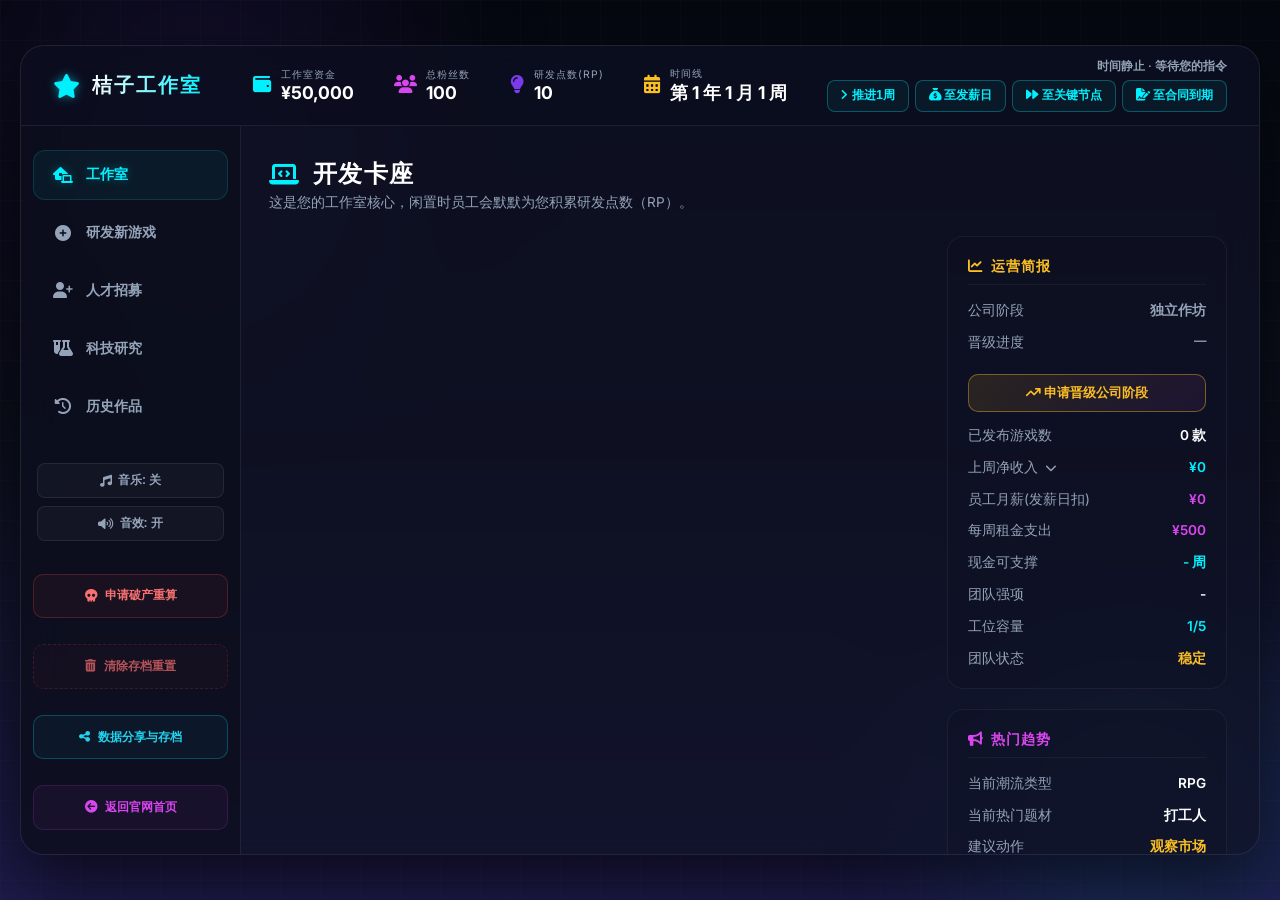
==== simulator.html @ 2248ae94 "合约机制" ====
<!DOCTYPE html>
<html lang="zh-CN">
<head>
    <meta charset="UTF-8">
    <meta name="viewport" content="width=device-width, initial-scale=1.0">
    <title>桔子创业模拟器 - 打造您的游戏帝国</title>
    <link rel="icon" type="image/svg+xml" href="assets/favicon.svg">
    <!-- Google Fonts（Orbitron 未被使用，已移除；Inter 仅保留实际用到的字重） -->
    <link rel="preconnect" href="https://fonts.googleapis.com">
    <link rel="preconnect" href="https://fonts.gstatic.com" crossorigin>
    <link rel="preconnect" href="https://cdn.jsdelivr.net" crossorigin>
    <link href="https://fonts.googleapis.com/css2?family=Inter:wght@400;600;700;800;900&display=swap" rel="stylesheet">
    <!-- Font Awesome 6.4.0：异步加载，避免阻塞首屏渲染 -->
    <link rel="preload" as="style" href="https://cdn.jsdelivr.net/npm/@fortawesome/fontawesome-free@6.4.0/css/all.min.css" onload="this.onload=null;this.rel='stylesheet'">
    <noscript><link rel="stylesheet" href="https://cdn.jsdelivr.net/npm/@fortawesome/fontawesome-free@6.4.0/css/all.min.css"></noscript>
    <link rel="stylesheet" href="assets/css/common.css">
    <link rel="stylesheet" href="assets/css/simulator.css?v=4">
</head>
<body>

    <noscript>
        <div style="position:fixed;inset:0;z-index:9999;display:flex;align-items:center;justify-content:center;background:#05080f;color:#fff;font-family:sans-serif;text-align:center;padding:2rem;">
            桔子创业模拟器需要启用 JavaScript 才能运行，请在浏览器设置中开启后刷新页面。
        </div>
    </noscript>

    <!-- 空间坐标系背景 -->
    <div class="bg-grid"></div>
    <div class="bg-nebula nebula-1"></div>
    <div class="bg-nebula nebula-2"></div>

    <!-- 模拟器主容器 -->
    <div class="dashboard-container">
        
        <!-- 顶部信息栏 -->
        <div class="top-bar">
            <div class="studio-brand" onclick="switchScreen('office')">
                <i class="fa-solid fa-star brand-icon"></i>
                <span class="brand-name" id="top-studio-name">桔子工作室</span>
            </div>
            
            <div class="stats-row">
                <!-- 资金 -->
                <div class="stat-item">
                    <i class="fa-solid fa-wallet stat-icon money"></i>
                    <div class="stat-details">
                        <span class="stat-label">工作室资金</span>
                        <span class="stat-val" id="stat-funds">¥50,000</span>
                    </div>
                </div>
                <!-- 粉丝 -->
                <div class="stat-item">
                    <i class="fa-solid fa-users stat-icon fans"></i>
                    <div class="stat-details">
                        <span class="stat-label">总粉丝数</span>
                        <span class="stat-val" id="stat-fans">100</span>
                    </div>
                </div>
                <!-- 研发点 -->
                <div class="stat-item">
                    <i class="fa-solid fa-lightbulb stat-icon tech"></i>
                    <div class="stat-details">
                        <span class="stat-label">研发点数(RP)</span>
                        <span class="stat-val" id="stat-rp">10</span>
                    </div>
                </div>
                <!-- 日期 -->
                <div class="stat-item">
                    <i class="fa-solid fa-calendar-days stat-icon date"></i>
                    <div class="stat-details">
                        <span class="stat-label">时间线</span>
                        <span class="stat-val" id="stat-date">第 1 年 1 月 1 周</span>
                    </div>
                </div>
                <!-- 推进控制盘（时间由玩家驱动） -->
                <div class="advance-control">
                    <span class="advance-status" id="advance-status">时间静止 · 等待您的指令</span>
                    <div class="advance-btns">
                        <button class="advance-btn" onclick="startAdvance(1, 'week')"><i class="fa-solid fa-angle-right"></i> 推进1周</button>
                        <button class="advance-btn" onclick="advanceToPayday()"><i class="fa-solid fa-sack-dollar"></i> 至发薪日</button>
                        <button class="advance-btn" onclick="advanceToNextBeat()"><i class="fa-solid fa-forward"></i> 至关键节点</button>
                        <button class="advance-btn" onclick="advanceToContractExpiry()"><i class="fa-solid fa-file-signature"></i> 至合同到期</button>
                        <button class="advance-btn pause" id="advance-pause-btn" style="display:none;" onclick="stopAdvance()"><i class="fa-solid fa-pause"></i> 暂停</button>
                    </div>
                </div>
            </div>
        </div>

        <!-- 内部工作台 -->
        <div class="workspace">
            <!-- 左侧导航 -->
            <div class="sidebar">
                <ul class="nav-menu">
                    <li class="nav-item active" id="nav-office">
                        <button onclick="switchScreen('office')"><i class="fa-solid fa-house-laptop"></i>工作室</button>
                    </li>
                    <li class="nav-item" id="nav-develop">
                        <button onclick="switchScreen('develop')"><i class="fa-solid fa-circle-plus"></i>研发新游戏</button>
                    </li>
                    <li class="nav-item" id="nav-staff">
                        <button onclick="switchScreen('staff')"><i class="fa-solid fa-user-plus"></i>人才招募</button>
                    </li>
                    <li class="nav-item" id="nav-research">
                        <button onclick="switchScreen('research')"><i class="fa-solid fa-flask-vial"></i>科技研究</button>
                    </li>
                    <li class="nav-item" id="nav-history">
                        <button onclick="switchScreen('history')"><i class="fa-solid fa-clock-rotate-left"></i>历史作品</button>
                    </li>
                </ul>

                <!-- 音效与音乐控制 -->
                <div class="audio-control-panel">
                    <button class="audio-btn" id="btn-bgm" onclick="toggleBGM(event)">
                        <i class="fa-solid fa-music"></i> 音乐: 关
                    </button>
                    <button class="audio-btn" id="btn-sfx" class="audio-btn active" onclick="toggleSFX(event)">
                        <i class="fa-solid fa-volume-high"></i> 音效: 开
                    </button>
                </div>

                <!-- 主动破产清盘 -->
                <button class="nav-footer-btn" style="margin-bottom: 0.6rem; background: rgba(239, 68, 68, 0.06); border: 1px solid rgba(239, 68, 68, 0.25); color: #f87171; width: 100%; outline: none;" onclick="confirmRestartGame()">
                    <i class="fa-solid fa-skull"></i>申请破产重算
                </button>

                <!-- 重置游戏数据 -->
                <button class="nav-footer-btn" style="margin-bottom: 0.6rem; background: rgba(239, 68, 68, 0.03); border: 1px dashed rgba(239, 68, 68, 0.2); color: rgba(248, 113, 113, 0.7); width: 100%; outline: none;" onclick="resetAllGameData()">
                    <i class="fa-solid fa-trash-can"></i>清除存档重置
                </button>

                <!-- 数据分享与存档 -->
                <button class="nav-footer-btn" style="margin-bottom: 0.6rem; background: rgba(0, 240, 255, 0.04); border: 1px solid rgba(0, 240, 255, 0.25); color: #22d3ee; width: 100%; outline: none;" onclick="openShareModal()">
                    <i class="fa-solid fa-share-nodes"></i>数据分享与存档
                </button>

                <!-- 返回主页按钮 -->
                <a href="index.html" class="nav-footer-btn">
                    <i class="fa-solid fa-circle-arrow-left"></i>返回官网首页
                </a>
            </div>

            <!-- 右侧视口 -->
            <div class="content-viewport">
                
                <!-- 3.1 工作室总览面板 -->
                <div class="screen-panel active" id="panel-office">
                    <div class="panel-header">
                        <h2 class="panel-title"><i class="fa-solid fa-laptop-code" style="color: var(--accent-neon);"></i>开发卡座</h2>
                        <p class="panel-desc">这是您的工作室核心，闲置时员工会默默为您积累研发点数（RP）。</p>
                    </div>
                    
                    <div class="office-grid">
                        <!-- 开发卡座列表 -->
                        <div class="desks-section" id="office-desks">
                            <!-- 动态加载员工桌子 -->
                        </div>

                        <!-- 办公室财务与状态侧栏 -->
                        <div class="office-aside">
                            <div class="glass-box">
                                <h3 class="aside-title"><i class="fa-solid fa-chart-line"></i>运营简报</h3>
                                <div class="stat-list">
                                    <div class="list-item">
                                        <span class="list-lbl">公司阶段</span>
                                        <span class="list-val" id="aside-stage-name" style="color: var(--text-secondary);">独立作坊</span>
                                    </div>
                                    <div class="list-item">
                                        <span class="list-lbl">晋级进度</span>
                                        <span class="list-val" id="aside-stage-next" style="color: var(--text-secondary); font-size: 0.78rem; text-align: right;">—</span>
                                    </div>
                                    <button class="btn-stageup" id="aside-stageup-btn" onclick="openStageUpModal()">
                                        <i class="fa-solid fa-arrow-trend-up"></i> 申请晋级公司阶段
                                    </button>
                                    <div class="list-item">
                                        <span class="list-lbl">已发布游戏数</span>
                                        <span class="list-val" id="aside-released-count">0 款</span>
                                    </div>
                                    <div class="list-item" style="cursor: pointer;" onclick="toggleWeeklyBill()">
                                        <span class="list-lbl">上周净收入 <i class="fa-solid fa-chevron-down" id="bill-arrow" style="font-size: 0.72rem; margin-left: 3px; transition: transform 0.2s;"></i></span>
                                        <span class="list-val accent" id="aside-last-income">¥0</span>
                                    </div>
                                    <div id="weekly-bill-details" class="weekly-bill-details">
                                        <div class="bill-row">
                                            <span>🎮 游戏销售额：</span>
                                            <span style="color: var(--accent-emerald);" id="bill-game-sales">+¥0</span>
                                        </div>
                                        <div class="bill-row">
                                            <span>👥 员工工资：</span>
                                            <span style="color: var(--accent-pink);" id="bill-employee-wages">-¥0</span>
                                        </div>
                                        <div class="bill-row">
                                            <span>🏢 办公室房租：</span>
                                            <span style="color: var(--accent-pink);">-¥500</span>
                                        </div>
                                    </div>
                                    <div class="list-item">
                                        <span class="list-lbl">员工月薪(发薪日扣)</span>
                                        <span class="list-val" id="aside-weekly-wages" style="color: var(--accent-pink);">¥0</span>
                                    </div>
                                    <div class="list-item">
                                        <span class="list-lbl">每周租金支出</span>
                                        <span class="list-val" id="aside-weekly-rent" style="color: var(--accent-pink);">¥500</span>
                                    </div>
                                    <div class="list-item">
                                        <span class="list-lbl">现金可支撑</span>
                                        <span class="list-val" id="aside-runway" style="color: var(--accent-neon);">- 周</span>
                                    </div>
                                    <div class="list-item">
                                        <span class="list-lbl">团队强项</span>
                                        <span class="list-val" id="aside-team-focus" style="color: #fff;">-</span>
                                    </div>
                                    <div class="list-item">
                                        <span class="list-lbl">工位容量</span>
                                        <span class="list-val" id="aside-office-slots" style="color: var(--accent-neon);">1/5</span>
                                    </div>
                                    <div class="list-item">
                                        <span class="list-lbl">团队状态</span>
                                        <span class="list-val" id="aside-team-health" style="color: var(--accent-yellow);">稳定</span>
                                    </div>
                                </div>
                            </div>
                            
                            <div class="glass-box" id="aux-projects-box" style="display:none;">
                                <h3 class="aside-title" style="color: var(--accent-yellow);"><i class="fa-solid fa-layer-group"></i>并行项目（B组）</h3>
                                <div id="aux-projects-list"></div>
                            </div>

                            <div class="glass-box" id="platform-rep-box" style="display:none;">
                                <h3 class="aside-title" style="color: var(--accent-neon);"><i class="fa-solid fa-shield-halved"></i>平台信誉</h3>
                                <div id="platform-rep-list"></div>
                            </div>

                            <div class="glass-box">
                                <h3 class="aside-title" style="color: var(--accent-pink);"><i class="fa-solid fa-bullhorn"></i>热门趋势</h3>
                                <div class="stat-list">
                                    <div class="list-item">
                                        <span class="list-lbl">当前潮流类型</span>
                                        <span class="list-val" id="aside-trend-genre" style="color: #fff;">RPG</span>
                                    </div>
                                    <div class="list-item">
                                        <span class="list-lbl">当前热门题材</span>
                                        <span class="list-val" id="aside-trend-topic" style="color: #fff;">打工人</span>
                                    </div>
                                    <div class="list-item">
                                        <span class="list-lbl">建议动作</span>
                                        <span class="list-val" id="aside-next-action" style="color: var(--accent-yellow);">观察市场</span>
                                    </div>
                                </div>
                            </div>
                        </div>
                    </div>
                </div>

                <!-- 3.2 游戏开发立项面板 -->
                <div class="screen-panel" id="panel-develop">
                    <div class="panel-header">
                        <h2 class="panel-title"><i class="fa-solid fa-gamepad" style="color: var(--accent-pink);"></i>立项设计案</h2>
                        <p class="panel-desc">合理搭配题材、类型和目标平台，好产品才能引爆销量！</p>
                    </div>

                    <div class="dev-setup-panel">
                        <!-- 游戏名字 -->
                        <div class="form-group">
                            <label class="form-label"><i class="fa-solid fa-pen-nib"></i>游戏名称</label>
                            <input type="text" class="input-text" id="dev-name" placeholder="输入炫酷的游戏名字">
                        </div>

                        <!-- 平台选择 -->
                        <div class="form-group">
                            <label class="form-label"><i class="fa-solid fa-display"></i>目标平台</label>
                            <div class="option-grid" id="dev-platforms">
                                <!-- 动态加载可选平台 -->
                            </div>
                        </div>

                        <!-- 类型选择 -->
                        <div class="form-group">
                            <label class="form-label"><i class="fa-solid fa-puzzle-piece"></i>游戏类型</label>
                            <div class="option-grid" id="dev-genres">
                                <!-- 动态加载可选类型 -->
                            </div>
                        </div>

                        <!-- 题材选择 -->
                        <div class="form-group">
                            <label class="form-label"><i class="fa-solid fa-book"></i>游戏题材</label>
                            <div class="option-grid" id="dev-topics">
                                <!-- 动态加载可选题材 -->
                            </div>
                        </div>

                        <div class="project-preview" id="project-preview">
                            <!-- 动态显示立项风险、团队适配度和预估结果 -->
                        </div>

                        <!-- 开始研发按钮 -->
                        <button class="btn-start-dev" onclick="startDevelopment()">
                            <i class="fa-solid fa-rocket" style="margin-right: 8px;"></i>扣除研发金并开始制作
                        </button>

                        <!-- 并行辅助项目按钮（达到企业阶段后解锁） -->
                        <button class="btn-start-dev btn-aux-dev" id="btn-start-aux" style="display:none;" onclick="startAuxProject()">
                            <i class="fa-solid fa-layer-group" style="margin-right: 8px;"></i>作为并行辅助项目研发（B组自动推进）
                        </button>
                        <p class="aux-cap-hint" id="aux-cap-hint" style="display:none;"></p>
                    </div>
                </div>

                <!-- 3.3 人才招募面板 -->
                <div class="screen-panel" id="panel-staff">
                    <div class="panel-header">
                        <h2 class="panel-title"><i class="fa-solid fa-user-tie" style="color: var(--accent-yellow);"></i>人才招募中心</h2>
                        <p class="panel-desc">优秀团队是好游戏的前提。您可以花费雇佣金猎聘业界老手！</p>
                    </div>

                    <div class="staff-layout">
                        <div class="staff-market-bar">
                            <div class="market-copy">
                                <span class="market-title">人才市场</span>
                                <span class="market-meta" id="staff-ssr-pity">8 次内必出 SSR</span>
                            </div>
                            <button class="btn-refresh-market" onclick="refreshHiringMarket()">
                                <i class="fa-solid fa-rotate"></i>
                                刷新市场 <span id="staff-refresh-cost">¥1,800</span>
                            </button>
                        </div>
                        <div class="hiring-pool" id="hiring-list">
                            <!-- 动态加载待聘候选人 -->
                        </div>
                    </div>
                </div>

                <!-- 3.4 科技研发面板 -->
                <div class="screen-panel" id="panel-research">
                    <div class="panel-header">
                        <h2 class="panel-title"><i class="fa-solid fa-flask" style="color: var(--accent-purple);"></i>桔子科技院</h2>
                        <p class="panel-desc">使用研发点数(RP)解锁更多的游戏题材、类型和次时代平台。</p>
                    </div>

                    <div class="research-tabs">
                        <button class="tab-link active" onclick="switchResearchTab('genre', this)">解锁游戏类型</button>
                        <button class="tab-link" onclick="switchResearchTab('topic', this)">解锁主题题材</button>
                        <button class="tab-link" onclick="switchResearchTab('platform', this)">解锁次时代平台</button>
                        <button class="tab-link" onclick="switchResearchTab('perk', this)">经营强化</button>
                    </div>

                    <div class="research-grid" id="research-list">
                        <!-- 动态加载科技树选项 -->
                    </div>
                </div>

                <!-- 3.5 历史作品列表 -->
                <div class="screen-panel" id="panel-history">
                    <div class="panel-header" style="margin-bottom: 1rem;">
                        <h2 class="panel-title"><i class="fa-solid fa-trophy" style="color: var(--accent-yellow);"></i>发展史与荣誉室</h2>
                        <p class="panel-desc">回顾您的公司荣誉编年史与发行的游戏目录。</p>
                    </div>

                    <div class="research-tabs" style="margin-bottom: 1.25rem; display: flex; flex-wrap: nowrap;">
                        <button class="tab-link active" id="tab-history-games" style="padding: 0.5rem 1.25rem;" onclick="switchHistoryTab('games')">🎮 已发行游戏</button>
                        <button class="tab-link" id="tab-history-chronicle" style="padding: 0.5rem 1.25rem;" onclick="switchHistoryTab('chronicle')">📜 工作室编年史</button>
                    </div>

                    <!-- 游戏列表 -->
                    <div class="history-list" id="history-releases" style="display: flex;">
                        <!-- 动态加载发布历史 -->
                    </div>

                    <!-- 编年史时间轴 -->
                    <div id="history-chronicle" style="display: none; flex-direction: column; gap: 1.2rem; max-height: 480px; overflow-y: auto; padding: 0.8rem 0.5rem; border-left: 2px solid rgba(251, 191, 36, 0.25); margin-left: 10px;">
                        <!-- 动态加载编年史 -->
                    </div>
                </div>

                <!-- 4.1 卡片化研发看板 -->
                <div class="dev-overlay" id="development-overlay">
                    <div class="dev-header">
                        <div class="dev-game-name" id="board-game-name">项目名</div>
                        <div class="dev-game-meta" id="board-game-meta">Casual | 抖音小游戏</div>
                    </div>

                    <!-- 属性与进度汇总 -->
                    <div class="board-stats-row">
                        <div class="points-counter"><span class="points-val code" id="board-code">0</span><span class="points-lbl">代码</span></div>
                        <div class="points-counter"><span class="points-val art" id="board-art">0</span><span class="points-lbl">美术</span></div>
                        <div class="points-counter"><span class="points-val design" id="board-design">0</span><span class="points-lbl">设计</span></div>
                        <div class="points-counter"><span class="points-val bugs" id="board-bugs" style="color: var(--accent-pink);">0</span><span class="points-lbl">Bug</span></div>
                        <div class="points-counter"><span class="points-val" id="board-progress" style="color: var(--accent-yellow);">0%</span><span class="points-lbl">进度</span></div>
                    </div>
                    <div class="progress-container">
                        <div class="progress-bar" id="board-progress-bar"></div>
                        <span class="dev-phase-label" id="board-phase">📐 概念设计阶段</span>
                    </div>

                    <p class="board-hint" id="board-hint">从下列开发卡中选择 1 张……</p>

                    <!-- 三张事件卡 -->
                    <div class="dev-board-cards" id="dev-board-cards"></div>

                    <!-- 完成 / 打磨阶段操作区 -->
                    <div class="dev-board-finish" id="dev-board-finish" style="display:none;"></div>
                </div>

            </div>
        </div>
    </div>

    <!-- 4.2 评测与结算模态框 -->
    <div class="modal-overlay" id="review-modal">
        <div class="review-card">
            <h3 class="review-title" id="modal-title">新游评测简报</h3>
            
            <div class="rating-box">
                <span class="rating-num" id="modal-rating">9.5</span>
                <div class="rating-stars" id="modal-stars">
                    <!-- 动态高亮星星 -->
                </div>
            </div>

            <!-- 动态绘制 SVG 销量折线图 -->
            <div class="chart-container" id="modal-chart-box"></div>

            <div class="score-breakdown" id="modal-score-breakdown">
                <!-- 动态渲染评分拆解 -->
            </div>

            <div class="review-list" id="modal-reviews">
                <!-- 动态评论内容 -->
            </div>

            <button class="btn-modal-close" onclick="closeReviewModal()">
                宣布推向市场并开启推广！
            </button>
        </div>
    </div>

    <!-- 4.3 随机事件模态框 -->
    <div class="modal-overlay" id="event-modal">
        <div class="event-card">
            <h3 class="event-title" id="event-modal-title"><i class="fa-solid fa-circle-exclamation"></i>突发紧急事件</h3>
            <p class="event-desc" id="event-modal-desc">事件描述</p>
            <div class="event-choices" id="event-modal-choices">
                <!-- 动态按钮选项 -->
            </div>
        </div>
    </div>

    <!-- 4.4 发行商决策模态框 -->
    <div class="modal-overlay" id="publisher-modal">
        <div class="review-card" style="max-width: 750px;">
            <h3 class="review-title" style="color: var(--accent-neon);"><i class="fa-solid fa-paper-plane"></i> 选择游戏发行渠道</h3>
            <p class="panel-desc" style="text-align: center; margin-bottom: 1rem;">选择适合您当前游戏规模和财务状况的发行方式，直接影响后续的爆款概率和分成！</p>
            
            <div class="publisher-options" id="pub-options-list">
                <div class="publisher-card selected" id="pub-card-self" onclick="selectPublisherOption('self')">
                    <div class="pub-icon"><i class="fa-solid fa-user-shield"></i></div>
                    <div class="pub-name">自主独立发行</div>
                    <div class="pub-meta">
                        <div><span class="pub-lbl">预付款</span><span class="pub-val accent">¥0</span></div>
                        <div><span class="pub-lbl">平台分成</span><span class="pub-val">0% (保留100%)</span></div>
                        <div><span class="pub-lbl">粉丝曝光</span><span class="pub-val accent-blue">1.0x (无加成)</span></div>
                    </div>
                    <p class="pub-desc">独立在各大应用商城上架，无需任何额外费用，但缺乏流量扶持。</p>
                </div>
                
                <div class="publisher-card" id="pub-card-tiktok" onclick="selectPublisherOption('tiktok')">
                    <div class="pub-icon" style="color: var(--accent-pink);"><i class="fa-brands fa-tiktok"></i></div>
                    <div class="pub-name">抖音精选独占</div>
                    <div class="pub-meta">
                        <div><span class="pub-lbl">预付款</span><span class="pub-val accent" style="color: var(--accent-emerald);">+¥5,000</span></div>
                        <div><span class="pub-lbl">平台分成</span><span class="pub-val">50% (抽取一半)</span></div>
                        <div><span class="pub-lbl">粉丝曝光</span><span class="pub-val accent-blue">1.5x 流量推荐</span></div>
                    </div>
                    <p class="pub-desc">与抖音精选深度联运，瞬间获取大量推荐并获得补贴金，但分成折半。</p>
                </div>
                
                <div class="publisher-card" id="pub-card-steam" onclick="selectPublisherOption('steam')">
                    <div class="pub-icon" style="color: var(--accent-yellow);"><i class="fa-brands fa-steam"></i></div>
                    <div class="pub-name">Steam 大厂联运</div>
                    <div class="pub-meta">
                        <div><span class="pub-lbl">预付款</span><span class="pub-val accent" style="color: var(--accent-pink);">-¥5,000</span></div>
                        <div><span class="pub-lbl">平台分成</span><span class="pub-val">30% (抽取三成)</span></div>
                        <div><span class="pub-lbl">粉丝曝光</span><span class="pub-val accent-blue">2.5x 爆发引流</span></div>
                    </div>
                    <p class="pub-desc">通过国际发行商上架，需垫付 ¥5,000 申请费，但可带来全球爆发性推广。</p>
                </div>
            </div>
            
            <button class="btn-modal-close" style="margin-top: 1.5rem; width: 100%;" onclick="confirmPublisherSelection()">
                签署协议并正式推向市场！
            </button>
        </div>
    </div>

    <!-- 4.5 破产结算模态框 -->
    <div class="modal-overlay" id="bankruptcy-modal">
        <div class="review-card" style="max-width: 500px; text-align: center;">
            <h3 class="review-title" style="color: var(--accent-pink);"><i class="fa-solid fa-skull-crossbones"></i> 工作室破产重组</h3>
            
            <div class="rating-box" style="margin: 1rem 0; background: rgba(217, 70, 239, 0.05); border-color: rgba(217, 70, 239, 0.2);">
                <div class="rating-num" style="font-size: 2.2rem; color: var(--accent-pink);" id="settle-title">创业终结</div>
                <div class="rating-stars" style="color: var(--text-secondary); font-size: 0.85rem;" id="settle-subtitle">
                    桔子工作室由于债务赤字宣布破产倒闭
                </div>
            </div>

            <div class="review-list" style="text-align: left; gap: 0.75rem;">
                <div class="list-item" style="border-bottom: 1px solid rgba(255,255,255,0.02); padding-bottom: 0.5rem;">
                    <span class="list-lbl">已发布游戏数</span>
                    <span class="list-val" id="settle-games-count" style="color: #fff;">0 款</span>
                </div>
                <div class="list-item" style="border-bottom: 1px solid rgba(255,255,255,0.02); padding-bottom: 0.5rem;">
                    <span class="list-lbl">历史最大粉丝群</span>
                    <span class="list-val" id="settle-max-fans" style="color: var(--accent-neon);">0 名</span>
                </div>
                <div class="list-item" style="border-bottom: 1px solid rgba(255,255,255,0.02); padding-bottom: 0.5rem;">
                    <span class="list-lbl">公司最终净资产</span>
                    <span class="list-val" id="settle-final-funds" style="color: var(--accent-yellow);">¥0</span>
                </div>
                <div class="list-item" style="padding-top: 0.5rem; justify-content: center; background: rgba(0,240,255,0.04); border: 1px dashed rgba(0,240,255,0.2); border-radius: 8px; padding: 0.8rem; flex-direction: column; align-items: center; gap: 0.4rem;">
                    <span class="list-lbl" style="font-weight: 700; color: var(--accent-neon);">🏆 获得多周目“桔子勋章”</span>
                    <span class="list-val" id="settle-medals-gained" style="font-size: 1.5rem; font-family: var(--font-title); color: var(--accent-yellow);">+0 枚</span>
                    <span style="font-size: 0.7rem; color: var(--text-secondary);">勋章已持久保存，可在新游戏开局前购买永久加成！</span>
                </div>
            </div>

            <button class="btn-modal-close" style="margin-top: 1rem; width: 100%; background: linear-gradient(135deg, #d946ef 0%, #7c3aed 100%); box-shadow: 0 0 15px rgba(217,70,239,0.3);" onclick="goToMedalShop()">
                进入下一世，开启多周目！
            </button>
        </div>
    </div>

    <!-- 4.6 桔子勋章特权商店模态框 -->
    <div class="modal-overlay" id="medal-shop-modal">
        <div class="review-card" style="max-width: 650px;">
            <h3 class="review-title" style="color: var(--accent-yellow);"><i class="fa-solid fa-store"></i> 桔子勋章特权商店</h3>
            <div style="display: flex; justify-content: space-between; align-items: center; background: rgba(251,191,36,0.05); border: 1px solid rgba(251,191,36,0.15); border-radius: 10px; padding: 0.75rem 1rem;">
                <span style="font-size: 0.88rem; color: var(--text-secondary);"><i class="fa-solid fa-award"></i> 当前拥有勋章数：</span>
                <span id="shop-owned-medals" style="font-family: var(--font-title); font-size: 1.25rem; font-weight: 900; color: var(--accent-yellow);">0 枚</span>
            </div>
            
            <p class="panel-desc" style="text-align: center; margin-bottom: 0.5rem;">购买强力传承特权，直接加成下一局初始属性（开局购买，单局内永久生效）</p>
            
            <div class="review-list" style="gap: 0.85rem;">
                <!-- 特权一 -->
                <div class="list-item" style="flex-direction: row; justify-content: space-between; align-items: center; background: rgba(255,255,255,0.02); border: 1px solid rgba(255,255,255,0.05); border-radius: 12px; padding: 1rem; cursor: pointer; transition: all 0.3s;" id="perk-row-funds" onclick="togglePerkSelection('fundsBoost', 1)">
                    <div style="display: flex; align-items: center; gap: 1rem; flex: 1;">
                        <div style="font-size: 1.8rem; color: var(--accent-neon); width: 40px; text-align: center;"><i class="fa-solid fa-sack-dollar"></i></div>
                        <div style="display: flex; flex-direction: column; gap: 0.25rem; text-align: left;">
                            <span style="font-weight: 700; color: #fff; font-size: 0.95rem;">天使轮注资 (初始资金提升)</span>
                            <span style="font-size: 0.75rem; color: var(--text-secondary);">开局资金提升至 ¥80,000（额外赠送 ¥30,000）</span>
                        </div>
                    </div>
                    <div style="text-align: right; display: flex; flex-direction: column; align-items: flex-end; gap: 0.3rem;">
                        <span style="font-family: var(--font-title); font-size: 0.85rem; color: var(--accent-yellow); font-weight: 700;">1 勋章</span>
                        <span class="btn-research" id="perk-badge-funds" style="padding: 0.2rem 0.6rem; font-size: 0.7rem; border-color: rgba(255,255,255,0.2); color: var(--text-secondary); pointer-events: none;">未选中</span>
                    </div>
                </div>

                <!-- 特权二 -->
                <div class="list-item" style="flex-direction: row; justify-content: space-between; align-items: center; background: rgba(255,255,255,0.02); border: 1px solid rgba(255,255,255,0.05); border-radius: 12px; padding: 1rem; cursor: pointer; transition: all 0.3s;" id="perk-row-rogue" onclick="togglePerkSelection('roguelikeUnlocked', 2)">
                    <div style="display: flex; align-items: center; gap: 1rem; flex: 1;">
                        <div style="font-size: 1.8rem; color: var(--accent-pink); width: 40px; text-align: center;"><i class="fa-solid fa-skull"></i></div>
                        <div style="display: flex; flex-direction: column; gap: 0.25rem; text-align: left;">
                            <span style="font-weight: 700; color: #fff; font-size: 0.95rem;">技术传承 (初始解锁 Roguelike)</span>
                            <span style="font-size: 0.75rem; color: var(--text-secondary);">无需研究，开局自动解锁高收益游戏类型：“动作地牢”</span>
                        </div>
                    </div>
                    <div style="text-align: right; display: flex; flex-direction: column; align-items: flex-end; gap: 0.3rem;">
                        <span style="font-family: var(--font-title); font-size: 0.85rem; color: var(--accent-yellow); font-weight: 700;">2 勋章</span>
                        <span class="btn-research" id="perk-badge-rogue" style="padding: 0.2rem 0.6rem; font-size: 0.7rem; border-color: rgba(255,255,255,0.2); color: var(--text-secondary); pointer-events: none;">未选中</span>
                    </div>
                </div>

                <!-- 特权三 -->
                <div class="list-item" style="flex-direction: row; justify-content: space-between; align-items: center; background: rgba(255,255,255,0.02); border: 1px solid rgba(255,255,255,0.05); border-radius: 12px; padding: 1rem; cursor: pointer; transition: all 0.3s;" id="perk-row-fans" onclick="togglePerkSelection('fansGrowthBoost', 3)">
                    <div style="display: flex; align-items: center; gap: 1rem; flex: 1;">
                        <div style="font-size: 1.8rem; color: var(--accent-yellow); width: 40px; text-align: center;"><i class="fa-solid fa-tower-broadcast"></i></div>
                        <div style="display: flex; flex-direction: column; gap: 0.25rem; text-align: left;">
                            <span style="font-weight: 700; color: #fff; font-size: 0.95rem;">大厂光环 (粉丝自然回流)</span>
                            <span style="font-size: 0.75rem; color: var(--text-secondary);">名气效应加成，游戏公司每天自然吸引 +5 名粉丝</span>
                        </div>
                    </div>
                    <div style="text-align: right; display: flex; flex-direction: column; align-items: flex-end; gap: 0.3rem;">
                        <span style="font-family: var(--font-title); font-size: 0.85rem; color: var(--accent-yellow); font-weight: 700;">3 勋章</span>
                        <span class="btn-research" id="perk-badge-fans" style="padding: 0.2rem 0.6rem; font-size: 0.7rem; border-color: rgba(255,255,255,0.2); color: var(--text-secondary); pointer-events: none;">未选中</span>
                    </div>
                </div>
            </div>
            
            <div style="display: flex; justify-content: space-between; align-items: center; margin-top: 0.5rem; font-size: 0.8rem; padding: 0 0.5rem;">
                <span style="color: var(--text-secondary);">结算总扣除勋章：<span id="shop-total-cost" style="color: var(--accent-pink); font-family: var(--font-title); font-weight: 700;">0</span> 枚</span>
                <span style="color: var(--text-secondary);">剩余：<span id="shop-remaining-medals" style="color: var(--accent-neon); font-family: var(--font-title); font-weight: 700;">0</span> 枚</span>
            </div>

            <button class="btn-modal-close" style="margin-top: 1rem; width: 100%; background: linear-gradient(135deg, #00f0ff 0%, #7c3aed 100%);" onclick="applyMedalShopPerksAndStart()">
                签署协议，正式重组启程！
            </button>
        </div>
    </div>

    <!-- 6. 自定义高科技弹窗 (Custom Alert Overlay) -->
    <div id="custom-alert-modal" class="custom-alert-overlay" role="alertdialog" aria-modal="true" aria-labelledby="custom-alert-title" aria-describedby="custom-alert-message">
        <div class="custom-alert-card glass-card">
            <div class="custom-alert-header">
                <i class="fa-solid fa-bell custom-alert-icon info"></i>
                <span id="custom-alert-title">系统提示</span>
            </div>
            <div class="custom-alert-body" id="custom-alert-message">
                提示内容
            </div>
            <div class="custom-alert-footer">
                <button class="custom-alert-btn" id="custom-alert-confirm-btn">确定</button>
            </div>
        </div>
    </div>

    <!-- 7. 自定义高科技确认弹窗 (Custom Confirm Overlay) -->
    <div id="custom-confirm-modal" class="custom-alert-overlay" role="alertdialog" aria-modal="true" aria-labelledby="custom-confirm-title" aria-describedby="custom-confirm-message">
        <div class="custom-alert-card glass-card">
            <div class="custom-alert-header">
                <i class="fa-solid fa-circle-question custom-alert-icon info"></i>
                <span id="custom-confirm-title">系统确认</span>
            </div>
            <div class="custom-alert-body" id="custom-confirm-message">
                确认内容
            </div>
            <div class="custom-alert-footer" style="gap: 1rem;">
                <button class="custom-alert-btn" id="custom-confirm-cancel-btn" style="background: rgba(255,255,255,0.06); border: 1px solid rgba(255,255,255,0.15); color: var(--text-secondary); box-shadow: none;">取消</button>
                <button class="custom-alert-btn" id="custom-confirm-ok-btn">确定</button>
            </div>
        </div>
    </div>

    <!-- 8. 数据分享与存档弹窗 (Custom Share & Save Overlay) -->
    <div id="share-modal" class="modal-overlay">
        <div class="event-card glass-card" style="max-width: 520px; border-color: rgba(0, 240, 255, 0.3); box-shadow: 0 25px 50px rgba(0,0,0,0.7), 0 0 25px rgba(0,240,255,0.15);">
            <h3 class="event-title" style="color: var(--accent-neon);"><i class="fa-solid fa-share-nodes"></i> 数据分享与存档</h3>
            
            <!-- Tab 切换 -->
            <div class="research-tabs" style="margin-bottom: 0.5rem; display: flex; flex-wrap: nowrap; overflow-x: auto;">
                <button class="tab-link active" id="tab-share-achievement" style="flex-shrink: 0;" onclick="switchShareTab('achievement')">🏆 成就分享</button>
                <button class="tab-link" id="tab-share-save" style="flex-shrink: 0;" onclick="switchShareTab('save')">💾 存档传输</button>
            </div>
            
            <!-- 成就分享面板 -->
            <div id="share-panel-achievement" class="share-tab-content">
                <p class="event-desc" style="font-size: 0.88rem; margin-bottom: 0.8rem;">您可以复制下方的专属【工作室成就卡片】，分享给您的好友：</p>
                <div style="background: rgba(0,0,0,0.3); border: 1px solid rgba(255,255,255,0.06); border-radius: 12px; padding: 1rem; font-size: 0.9rem; line-height: 1.6; color: var(--text-primary); text-align: left; min-height: 100px; white-space: pre-wrap; margin-bottom: 1.25rem;" id="share-achievement-text">
                    正在读取当前进度...
                </div>
                <button class="btn-modal-close" style="width: 100%;" onclick="copyAchievementCard()">
                    一键复制成就卡片
                </button>
            </div>
            
            <!-- 存档传输面板 -->
            <div id="share-panel-save" class="share-tab-content" style="display: none;">
                <p class="event-desc" style="font-size: 0.85rem; margin-bottom: 0.8rem; line-height: 1.4;">
                    <strong>导出</strong>：生成您当前的 Base64 编码存档码以实现数据跨设备传输；<br>
                    <strong>导入</strong>：粘贴存档码即可覆盖本地数据并自动载入新进度。
                </p>
                
                <div style="display: flex; flex-direction: column; gap: 0.8rem; margin-bottom: 1.25rem;">
                    <!-- 导出 -->
                    <div>
                        <span style="font-size: 0.8rem; color: var(--accent-neon); font-weight: 700; display: block; margin-bottom: 0.4rem;">【导出】当前设备存档码：</span>
                        <div style="display: flex; gap: 0.5rem;">
                            <textarea id="share-export-code" readonly style="flex: 1; height: 50px; background: rgba(0,0,0,0.4); border: 1px solid rgba(255,255,255,0.1); border-radius: 8px; color: var(--text-secondary); font-family: monospace; font-size: 0.75rem; padding: 0.4rem; resize: none; outline: none; word-break: break-all;"></textarea>
                            <button class="btn-research" style="height: 50px; padding: 0 1rem; font-size: 0.85rem;" onclick="copyExportSaveCode()">复制</button>
                        </div>
                    </div>
                    
                    <!-- 导入 -->
                    <div>
                        <span style="font-size: 0.8rem; color: var(--accent-pink); font-weight: 700; display: block; margin-bottom: 0.4rem;">【导入】输入外部存档码：</span>
                        <div style="display: flex; gap: 0.5rem;">
                            <textarea id="share-import-code" placeholder="请在此处粘贴导出的存档码..." style="flex: 1; height: 50px; background: rgba(0,0,0,0.4); border: 1px solid rgba(217,70,239,0.25); border-radius: 8px; color: #fff; font-family: monospace; font-size: 0.75rem; padding: 0.4rem; resize: none; outline: none; word-break: break-all;"></textarea>
                            <button class="btn-research" style="height: 50px; padding: 0 1rem; font-size: 0.85rem; border-color: var(--accent-pink); color: var(--accent-pink);" onclick="importSaveCode()">导入</button>
                        </div>
                    </div>
                </div>
            </div>
            
            <button class="btn-modal-close" style="width: 100%; background: transparent; border: 1px solid rgba(255,255,255,0.15); color: var(--text-secondary); margin-top: 0.5rem;" onclick="closeShareModal()">
                关闭窗口
            </button>
        </div>
    </div>

    <!-- 9. 员工职业专精选择弹窗 (Employee Specialization Overlay) -->
    <div id="specialty-modal" class="modal-overlay">
        <div class="event-card glass-card" style="max-width: 480px; border-color: var(--accent-neon); box-shadow: 0 25px 50px rgba(0,0,0,0.7), 0 0 25px rgba(0, 240, 255, 0.15);">
            <h3 class="event-title" style="color: var(--accent-neon);"><i class="fa-solid fa-graduation-cap"></i> 职业专精选择</h3>
            <p class="event-desc" id="specialty-modal-desc">为员工选择未来的晋升专精方向：</p>
            
            <div style="display: flex; flex-direction: column; gap: 1rem; margin-bottom: 1.25rem;" id="specialty-choices-container">
                <!-- 两个专精选项卡片 -->
            </div>
            
            <button class="btn-modal-close" style="width: 100%; background: transparent; border: 1px solid rgba(255,255,255,0.15); color: var(--text-secondary);" onclick="closeSpecialtyModal()">
                考虑一下
            </button>
        </div>
     </div>

    <!-- 10. 创始人背景选择弹窗 -->
    <div id="founder-modal" class="modal-overlay">
        <div class="review-card" style="max-width: 760px;">
            <h3 class="review-title" style="color: var(--accent-neon);"><i class="fa-solid fa-id-badge"></i> 选择你的创始人背景</h3>
            <p class="panel-desc" style="text-align:center; margin-bottom:1rem;">你的出身将决定整个周目的玩法风格——选择后不可更改。</p>
            <div class="founder-grid" id="founder-choices"></div>
        </div>
    </div>

    <!-- 11. 开发卡结果弹窗 -->
    <div id="card-result-modal" class="modal-overlay">
        <div class="event-card">
            <h3 class="event-title" id="card-result-title"><i class="fa-solid fa-book-open"></i> 开发手记</h3>
            <p class="event-desc" id="card-result-desc">事件描述</p>
            <div class="event-choices" id="card-result-choices"></div>
        </div>
    </div>

    <!-- 12. 公司晋级评估弹窗 -->
    <div id="stageup-modal" class="modal-overlay">
        <div class="event-card glass-card" style="max-width: 480px; border-color: var(--accent-yellow); box-shadow: 0 25px 50px rgba(0,0,0,0.7), 0 0 25px rgba(251,191,36,0.18);">
            <h3 class="event-title" id="stageup-modal-title" style="color: var(--accent-yellow);"><i class="fa-solid fa-arrow-trend-up"></i> 申请晋级</h3>
            <div id="stageup-modal-body"><!-- 动态渲染条件 --></div>
            <div style="display:flex; gap:0.8rem; margin-top:1rem;">
                <button class="btn-modal-close" style="flex:1; background:transparent; border:1px solid rgba(255,255,255,0.15); color:var(--text-secondary);" onclick="closeStageUpModal()">关闭</button>
                <button class="btn-modal-close" id="stageup-confirm-btn" style="flex:1;" onclick="confirmStageUp()">确认晋级</button>
            </div>
        </div>
    </div>

    <!-- 13. 公司晋级成功全屏特效 -->
    <div id="stageup-fx"></div>

    <!-- ==========================================================================
       5. 游戏Tycoon引擎逻辑 (Simulator Engine Script)
       ========================================================================== -->
    <script src="assets/js/data.js?v=4"></script>
    <script src="assets/js/simulator/ui-modals.js?v=4"></script>
    <script src="assets/js/simulator/state.js?v=4"></script>
    <script src="assets/js/simulator/stages.js?v=4"></script>
    <script src="assets/js/simulator/contracts.js?v=4"></script>
    <script src="assets/js/simulator/platform-rep.js?v=4"></script>
    <script src="assets/js/simulator/storage.js?v=4"></script>
    <script src="assets/js/simulator/audio.js"></script>
    <script src="assets/js/simulator/boot.js?v=4"></script>
    <script src="assets/js/simulator/game-loop.js?v=4"></script>
    <script src="assets/js/simulator/development.js?v=4"></script>
    <script src="assets/js/simulator/team-research-events.js?v=4"></script>
    <script src="assets/js/simulator/views.js?v=4"></script>
    <script src="assets/js/simulator/meta-systems.js?v=4"></script>
</body>
</html>
---- assets/css/common.css ----
/* ==========================================================================
   共享设计令牌与基础重置 (Shared Design Tokens & Reset)
   官网与模拟器两页共用；必须在各自页面 CSS 之前加载。
   ========================================================================== */
:root {
    --bg-color: #05080f;
    --accent-neon: #00f0ff;
    --accent-pink: #d946ef;
    --accent-gradient: linear-gradient(135deg, #00f0ff 0%, #d946ef 100%);
    --text-primary: #ffffff;
    --text-secondary: #94a3b8;
    --font-title: 'Inter', -apple-system, sans-serif;
    --font-body: 'Inter', -apple-system, sans-serif;
}

* {
    box-sizing: border-box;
    margin: 0;
    padding: 0;
}

/* 无障碍：尊重系统“减少动态效果”偏好，关闭大幅动画/视差，缓解前庭不适并省电 */
@media (prefers-reduced-motion: reduce) {
    *,
    *::before,
    *::after {
        animation-duration: 0.001ms !important;
        animation-iteration-count: 1 !important;
        transition-duration: 0.001ms !important;
        scroll-behavior: auto !important;
    }
}

/* 标签页切到后台时暂停常驻 CSS 动画（粒子 canvas 的 rAF 浏览器会自动暂停） */
body.anim-paused *,
body.anim-paused *::before,
body.anim-paused *::after {
    animation-play-state: paused !important;
}
---- assets/css/simulator.css ----
/* ==========================================================================
           1. 设计系统与重置 (Design System & Reset)
           ========================================================================== */
        /* 页面专属令牌（共享令牌与 reset 见 common.css） */
        :root {
            --panel-bg: rgba(15, 18, 36, 0.75);
            --card-bg: rgba(26, 31, 58, 0.55);
            --card-border: rgba(0, 240, 255, 0.15);
            --card-border-hover: rgba(0, 240, 255, 0.4);
            --accent-yellow: #fbbf24;    /* 策划黄/金 */
            --accent-purple: #7c3aed;    /* 科技/研发紫 */
            --accent-emerald: #10b981;   /* Bug测试绿 */
        }

        body {
            font-family: var(--font-body);
            background: linear-gradient(180deg, #05080f 0%, #0c0f1d 50%, #1e1b4b 100%) fixed;
            color: var(--text-primary);
            min-height: 100vh;
            overflow-x: hidden;
            display: flex;
            justify-content: center;
            align-items: center;
        }

        /* 氛围背景 */
        .bg-grid {
            position: fixed;
            top: 0; left: 0; width: 100vw; height: 100vh;
            background-image: 
                linear-gradient(rgba(255, 255, 255, 0.015) 1px, transparent 1px),
                linear-gradient(90deg, rgba(255, 255, 255, 0.015) 1px, transparent 1px);
            background-size: 40px 40px;
            pointer-events: none;
            z-index: -4;
        }

        .bg-nebula {
            position: fixed;
            border-radius: 50%;
            filter: blur(80px);
            pointer-events: none;
            z-index: -3;
            opacity: 0.15;
            animation: nebula-float 25s ease-in-out infinite alternate;
        }
        .nebula-1 {
            width: 600px; height: 600px;
            top: -200px; left: -100px;
            background: radial-gradient(circle, var(--accent-purple) 0%, transparent 70%);
        }
        .nebula-2 {
            width: 500px; height: 500px;
            bottom: -150px; right: -100px;
            background: radial-gradient(circle, var(--accent-neon) 0%, transparent 70%);
        }

        @keyframes nebula-float {
            0% { transform: translate(0, 0) scale(1); }
            100% { transform: translate(60px, 40px) scale(1.15); }
        }

        /* ==========================================================================
           2. 主面板布局 (Dashboard Layout)
           ========================================================================== */
        .dashboard-container {
            width: 100%;
            max-width: 1360px;
            height: 90vh;
            min-height: 680px;
            background: var(--panel-bg);
            backdrop-filter: blur(20px);
            border: 1px solid rgba(255, 255, 255, 0.08);
            border-radius: 24px;
            box-shadow: 0 30px 70px rgba(0, 0, 0, 0.6);
            display: flex;
            flex-direction: column;
            overflow: hidden;
            position: relative;
            margin: 20px;
        }

        /* 头部状态条 (Top Info Bar) */
        .top-bar {
            height: 80px;
            border-bottom: 1px solid rgba(255, 255, 255, 0.08);
            display: flex;
            justify-content: space-between;
            align-items: center;
            padding: 0 2rem;
            background: rgba(11, 13, 28, 0.5);
        }

        .studio-brand {
            display: flex;
            align-items: center;
            gap: 0.75rem;
            cursor: pointer;
        }
        .brand-icon {
            font-size: 1.5rem;
            color: var(--accent-neon);
            text-shadow: 0 0 10px rgba(0, 240, 255, 0.5);
            animation: spin-slow 10s linear infinite;
        }
        .brand-name {
            font-family: var(--font-title);
            font-size: 1.25rem;
            font-weight: 900;
            letter-spacing: 2px;
            background: linear-gradient(90deg, #ffffff 0%, var(--accent-neon) 100%);
            -webkit-background-clip: text;
            -webkit-text-fill-color: transparent;
        }

        .stats-row {
            display: flex;
            gap: 2.5rem;
            align-items: center;
        }

        .stat-item {
            display: flex;
            align-items: center;
            gap: 0.6rem;
        }
        .stat-icon {
            font-size: 1.15rem;
        }
        .stat-icon.money { color: var(--accent-neon); }
        .stat-icon.fans { color: var(--accent-pink); }
        .stat-icon.tech { color: var(--accent-purple); }
        .stat-icon.date { color: var(--accent-yellow); }

        .stat-details {
            display: flex;
            flex-direction: column;
        }
        .stat-label {
            font-size: 0.65rem;
            color: var(--text-secondary);
            text-transform: uppercase;
            letter-spacing: 1px;
        }
        .stat-val {
            font-family: var(--font-title);
            font-size: 1.1rem;
            font-weight: 700;
        }
        .speed-control {
            display: flex;
            gap: 0.35rem;
            margin-left: 0.5rem;
            padding-left: 1rem;
            border-left: 1px solid rgba(255, 255, 255, 0.08);
        }
        .speed-btn {
            padding: 0.35rem 0.65rem;
            border-radius: 8px;
            border: 1px solid rgba(255, 255, 255, 0.1);
            background: rgba(0, 0, 0, 0.2);
            color: var(--text-secondary);
            font-family: var(--font-title);
            font-size: 0.72rem;
            font-weight: 700;
            cursor: pointer;
            transition: all 0.25s;
            display: flex;
            align-items: center;
            gap: 0.3rem;
            white-space: nowrap;
        }
        .speed-btn:hover {
            color: var(--text-primary);
            border-color: rgba(255, 255, 255, 0.2);
        }
        .speed-btn.active {
            color: var(--accent-neon);
            border-color: var(--accent-neon);
            background: rgba(0, 240, 255, 0.08);
            box-shadow: 0 0 10px rgba(0, 240, 255, 0.15);
        }

        /* 核心内容区 */
        .workspace {
            display: flex;
            flex: 1;
            overflow: hidden;
        }

        /* 左侧边导航栏 (Sidebar Navigation) */
        .sidebar {
            width: 220px;
            border-right: 1px solid rgba(255, 255, 255, 0.08);
            background: rgba(8, 10, 22, 0.4);
            padding: 1.5rem 0.75rem;
            display: flex;
            flex-direction: column;
            justify-content: space-between;
        }

        .nav-menu {
            display: flex;
            flex-direction: column;
            gap: 0.5rem;
            list-style: none;
        }

        .nav-item button {
            width: 100%;
            padding: 0.9rem 1.2rem;
            border-radius: 12px;
            border: 1px solid transparent;
            background: transparent;
            color: var(--text-secondary);
            font-family: var(--font-body);
            font-size: 0.9rem;
            font-weight: 600;
            text-align: left;
            display: flex;
            align-items: center;
            gap: 0.8rem;
            cursor: pointer;
            transition: all 0.3s ease;
        }

        .nav-item button i {
            font-size: 1rem;
            width: 20px;
            text-align: center;
            transition: transform 0.3s;
        }

        .nav-item button:hover {
            color: var(--text-primary);
            background: rgba(255, 255, 255, 0.02);
            border-color: rgba(255, 255, 255, 0.05);
        }

        .nav-item button:hover i {
            transform: scale(1.15);
        }

        .nav-item.active button {
            color: var(--accent-neon);
            background: rgba(0, 240, 255, 0.05);
            border-color: rgba(0, 240, 255, 0.15);
            text-shadow: 0 0 10px rgba(0, 240, 255, 0.3);
        }

        .nav-footer-btn {
            padding: 0.8rem 1rem;
            border-radius: 10px;
            background: rgba(217, 70, 239, 0.05);
            border: 1px solid rgba(217, 70, 239, 0.15);
            color: var(--accent-pink);
            font-size: 0.78rem;
            font-weight: 600;
            text-decoration: none;
            text-align: center;
            display: flex;
            align-items: center;
            justify-content: center;
            gap: 0.5rem;
            cursor: pointer;
            transition: all 0.3s;
        }
        .nav-footer-btn:hover {
            background: rgba(217, 70, 239, 0.15);
            box-shadow: 0 0 15px rgba(217, 70, 239, 0.2);
            transform: translateY(-2px);
        }

        /* 主视口区域 */
        .content-viewport {
            flex: 1;
            padding: 2rem 2rem 2rem 1.75rem;
            overflow-y: auto;
            overflow-x: hidden;
            position: relative;
            min-width: 0;
        }

        /* 隐藏所有的视口页面 */
        .screen-panel {
            display: none;
            height: 100%;
            animation: fade-in 0.4s ease;
        }

        .screen-panel.active {
            display: flex;
            flex-direction: column;
        }

        @keyframes fade-in {
            from { opacity: 0; transform: translateY(10px); }
            to { opacity: 1; transform: translateY(0); }
        }

        /* 通用标题设计 */
        .panel-header {
            margin-bottom: 1.5rem;
        }
        .panel-title {
            font-family: var(--font-title);
            font-size: 1.5rem;
            font-weight: 800;
            letter-spacing: 1.5px;
            display: flex;
            align-items: center;
            gap: 0.75rem;
        }
        .panel-desc {
            font-size: 0.85rem;
            color: var(--text-secondary);
            margin-top: 0.25rem;
        }

        /* ==========================================================================
           3. 模块页面细节 (Module Screens)
           ========================================================================== */
        
        /* ── 3.1 办公室总览 (Office Panel) ── */
        .office-grid {
            display: grid;
            grid-template-columns: 1fr minmax(240px, 280px);
            gap: 1.25rem;
            flex: 1;
            align-items: start;
            min-width: 0;
        }

        /* 员工开发卡座 */
        .desks-section {
            display: flex;
            flex-direction: column;
            gap: 1rem;
            min-width: 0;
        }

        .desk-card {
            background: var(--card-bg);
            border: 1px solid var(--card-border);
            border-radius: 16px;
            padding: 1.1rem 1.25rem;
            display: grid;
            grid-template-columns: minmax(160px, 1.4fr) minmax(100px, 0.7fr) minmax(120px, 0.85fr) minmax(140px, 160px);
            grid-template-areas: "profile skills condition actions";
            align-items: center;
            column-gap: 0.85rem;
            row-gap: 0.9rem;
            position: relative;
            overflow: clip;
            transition: all 0.3s;
            min-height: 110px;
            min-width: 0;
        }
        .desk-card:hover {
            border-color: var(--card-border-hover);
            box-shadow: 0 0 20px rgba(0, 240, 255, 0.08);
        }

        .staff-avatar-box {
            grid-area: profile;
            display: flex;
            align-items: center;
            gap: 1rem;
            min-width: 0;
        }
        .staff-avatar {
            width: 50px; height: 50px;
            flex: 0 0 50px;
            border-radius: 50%;
            background: rgba(255, 255, 255, 0.05);
            border: 2px solid var(--accent-neon);
            display: flex;
            align-items: center;
            justify-content: center;
            font-size: 1.5rem;
            position: relative;
        }
        .staff-avatar.programmer { border-color: var(--accent-neon); color: var(--accent-neon); }
        .staff-avatar.artist { border-color: var(--accent-pink); color: var(--accent-pink); }
        .staff-avatar.designer { border-color: var(--accent-yellow); color: var(--accent-yellow); }

        .staff-role-badge {
            position: absolute;
            bottom: -5px; right: -5px;
            width: 20px; height: 20px;
            border-radius: 50%;
            background: #000;
            display: flex;
            align-items: center;
            justify-content: center;
            font-size: 0.65rem;
            border: 1px solid currentColor;
        }

        .staff-profile {
            display: flex;
            flex-direction: column;
            min-width: 0;
            max-width: 100%;
        }
        .staff-name-row {
            display: flex;
            align-items: center;
            gap: 0.35rem;
            min-width: 0;
        }
        .staff-name {
            font-weight: 700;
            font-size: 1.05rem;
            max-width: 100%;
            overflow: hidden;
            text-overflow: ellipsis;
            white-space: nowrap;
        }
        .specialty-tag {
            flex: 0 1 auto;
            max-width: 86px;
            overflow: hidden;
            text-overflow: ellipsis;
            white-space: nowrap;
            display: inline-block;
            padding: 0.1rem 0.35rem;
            border-radius: 4px;
            border: 1px solid currentColor;
            font-size: 0.7rem;
            font-weight: 800;
        }
        .desk-rarity-badge {
            flex: 0 0 auto;
            border: 1px solid currentColor;
            border-radius: 999px;
            padding: 0.08rem 0.38rem;
            font-family: var(--font-title);
            font-size: 0.65rem;
            font-weight: 900;
            letter-spacing: 0.5px;
            background: rgba(0,0,0,0.25);
            text-shadow: 0 0 6px currentColor;
        }
        .staff-level {
            font-family: var(--font-title);
            font-size: 0.75rem;
            color: var(--text-secondary);
            margin-top: 0.15rem;
            overflow: hidden;
            text-overflow: ellipsis;
            white-space: nowrap;
        }

        .staff-skills {
            grid-area: skills;
            display: flex;
            justify-content: center;
            gap: 0.95rem;
            min-width: 0;
        }
        .skill-stat {
            display: flex;
            flex-direction: column;
            align-items: center;
            width: 42px;
        }
        .skill-val {
            font-family: var(--font-title);
            font-size: 1.1rem;
            font-weight: 700;
        }
        .skill-val.code { color: var(--accent-neon); }
        .skill-val.art { color: var(--accent-pink); }
        .skill-val.design { color: var(--accent-yellow); }
        .skill-lbl {
            font-size: 0.65rem;
            color: var(--text-secondary);
            margin-top: 0.15rem;
        }

        .staff-condition {
            grid-area: condition;
            display: flex;
            flex-wrap: wrap;
            gap: 0.35rem;
            justify-content: center;
            min-width: 0;
        }
        .condition-pill {
            border: 1px solid rgba(255,255,255,0.08);
            border-radius: 999px;
            padding: 0.18rem 0.45rem;
            font-size: 0.68rem;
            font-weight: 700;
            background: rgba(0,0,0,0.2);
            color: var(--text-secondary);
            white-space: nowrap;
        }
        .condition-pill.good { color: var(--accent-neon); border-color: rgba(0,240,255,0.25); }
        .condition-pill.warn { color: var(--accent-yellow); border-color: rgba(251,191,36,0.25); }
        .condition-pill.risk { color: var(--accent-pink); border-color: rgba(217,70,239,0.25); }

        .staff-actions {
            grid-area: actions;
            width: 100%;
            min-width: 0;
            justify-self: stretch;
            overflow: hidden;
        }
        .staff-action-row {
            display: grid;
            grid-template-columns: 1fr 1fr;
            gap: 0.45rem;
            width: 100%;
        }
        .staff-action-row.triple {
            grid-template-columns: 1fr 0.85fr 0.85fr;
        }
        .staff-action-row.quad {
            grid-template-columns: 1fr 1fr;
        }
        .staff-action-row.compact {
            grid-template-columns: 1fr 1fr;
            grid-auto-rows: minmax(38px, auto);
        }
        .staff-action-btn,
        .staff-empty-action {
            width: 100%;
            min-width: 0;
            padding-left: 0.4rem;
            padding-right: 0.4rem;
            white-space: normal;
            line-height: 1.2;
            min-height: 38px;
            overflow-wrap: anywhere;
            font-size: 0.72rem;
        }
        .staff-action-btn.train { border-color: var(--accent-yellow); color: var(--accent-yellow); }
        .staff-action-btn.rest { border-color: var(--accent-neon); color: var(--accent-neon); }
        .staff-action-btn.fire {
            border-color: rgba(248, 113, 113, 0.75);
            color: #f87171;
        }
        .staff-action-btn:disabled {
            opacity: 0.45;
            cursor: not-allowed;
            filter: grayscale(0.3);
        }
        .staff-action-btn.specialize {
            border-color: var(--accent-pink);
            color: var(--accent-pink);
            box-shadow: 0 0 8px rgba(217, 70, 239, 0.16);
        }

        .office-expand-card {
            grid-template-columns: minmax(160px, 1.4fr) minmax(110px, 0.7fr) minmax(90px, 0.55fr) minmax(140px, 160px);
            border-style: dashed;
            border-color: rgba(251, 191, 36, 0.42);
            background: rgba(251, 191, 36, 0.045);
        }
        .empty-desk-card {
            grid-template-columns: minmax(160px, 1fr) minmax(140px, 160px);
            grid-template-areas: "profile actions";
            min-height: 96px;
            opacity: 0.82;
        }
        .empty-desk-main {
            opacity: 0.48;
        }
        .empty-avatar {
            border-color: rgba(255,255,255,0.1);
            color: var(--text-secondary);
        }
        .muted-name {
            color: var(--text-secondary);
        }
        .empty-desk-action {
            justify-self: end;
        }
        .expand-avatar,
        .expand-cost {
            border-color: var(--accent-yellow);
            color: var(--accent-yellow);
        }
        .office-expand-card .desk-status-text:not(.expand-cost) {
            grid-area: skills;
        }
        .office-expand-card .expand-cost {
            grid-area: condition;
        }

        .desk-status-text {
            min-width: 0;
            font-size: 0.85rem;
            color: var(--accent-neon);
            font-weight: 600;
            display: flex;
            align-items: center;
            gap: 0.4rem;
            overflow: hidden;
            text-overflow: ellipsis;
            white-space: nowrap;
        }
        .desk-status-text.idle { color: var(--text-secondary); }

        /* 办公室右侧状态 */
        .office-aside {
            display: flex;
            flex-direction: column;
            gap: 1.25rem;
            min-width: 0;
            overflow: hidden;
        }

        .glass-box {
            background: rgba(15, 18, 36, 0.4);
            border: 1px solid rgba(255, 255, 255, 0.05);
            border-radius: 16px;
            padding: 1.25rem;
            min-width: 0;
        }

        .aside-title {
            font-family: var(--font-title);
            font-size: 0.9rem;
            font-weight: 800;
            letter-spacing: 1px;
            margin-bottom: 1rem;
            color: var(--accent-yellow);
            border-bottom: 1px solid rgba(255, 255, 255, 0.05);
            padding-bottom: 0.5rem;
            display: flex;
            align-items: center;
            gap: 0.5rem;
        }

        .stat-list {
            display: flex;
            flex-direction: column;
            gap: 0.85rem;
        }
        .list-item {
            display: flex;
            justify-content: space-between;
            align-items: flex-start;
            font-size: 0.85rem;
            gap: 0.85rem;
            min-width: 0;
        }
        .list-lbl {
            color: var(--text-secondary);
            min-width: 0;
            line-height: 1.35;
            overflow-wrap: anywhere;
        }
        .list-val {
            font-weight: 600;
            text-align: right;
            min-width: fit-content;
            line-height: 1.35;
            overflow-wrap: anywhere;
        }
        .list-val.accent { color: var(--accent-neon); }
        .weekly-bill-details {
            display: none;
            background: rgba(0,0,0,0.3);
            border: 1px solid rgba(255,255,255,0.06);
            border-radius: 8px;
            padding: 0.65rem;
            margin-bottom: 0.5rem;
            flex-direction: column;
            gap: 0.45rem;
            font-size: 0.76rem;
            color: var(--text-secondary);
            text-align: left;
            transition: all 0.2s;
            min-width: 0;
        }
        .bill-row {
            display: flex;
            justify-content: space-between;
            align-items: center;
            gap: 0.75rem;
            min-width: 0;
        }
        .bill-row span:first-child {
            min-width: 0;
            line-height: 1.35;
        }
        .bill-row span:last-child {
            flex: 0 0 auto;
            text-align: right;
        }

        /* ── 3.2 游戏开发面板 (Develop Panel) ── */
        .dev-setup-panel {
            background: var(--card-bg);
            border: 1px solid var(--card-border);
            border-radius: 20px;
            padding: 2rem;
            width: min(720px, 100%);
            margin: 0 auto;
            display: flex;
            flex-direction: column;
            gap: 1.5rem;
        }

        .form-group {
            display: flex;
            flex-direction: column;
            gap: 0.5rem;
        }
        .form-label {
            font-size: 0.85rem;
            font-weight: 600;
            color: var(--accent-neon);
            display: flex;
            align-items: center;
            gap: 0.4rem;
        }
        .input-text {
            background: rgba(0, 0, 0, 0.3);
            border: 1px solid rgba(255, 255, 255, 0.1);
            border-radius: 8px;
            padding: 0.75rem 1rem;
            color: #fff;
            font-size: 0.95rem;
            outline: none;
            transition: all 0.3s;
        }
        .input-text::placeholder {
            color: rgba(255, 255, 255, 0.35);
        }
        .input-text:focus {
            border-color: var(--accent-neon);
            box-shadow: 0 0 10px rgba(0, 240, 255, 0.15);
        }

        .option-grid {
            display: grid;
            grid-template-columns: repeat(2, minmax(0, 1fr));
            gap: 0.75rem;
        }

        .select-btn {
            width: 100%;
            min-width: 0;
            background: rgba(0, 0, 0, 0.2);
            border: 1px solid rgba(255, 255, 255, 0.08);
            border-radius: 10px;
            padding: 0.8rem 1rem;
            color: var(--text-secondary);
            font-size: 0.88rem;
            font-weight: 600;
            cursor: pointer;
            text-align: left;
            transition: all 0.3s;
            display: flex;
            justify-content: space-between;
            align-items: center;
            gap: 1.5rem;
        }
        .select-btn span {
            white-space: nowrap;
            display: flex;
            align-items: center;
            gap: 0.5rem;
            min-width: 0;
            overflow: hidden;
            text-overflow: ellipsis;
        }
        .select-btn .btn-cost {
            flex: 0 0 auto;
        }
        .select-btn:hover {
            border-color: rgba(255, 255, 255, 0.2);
            color: #fff;
        }
        .select-btn.selected {
            border-color: var(--accent-neon);
            color: #fff;
            background: rgba(0, 240, 255, 0.04);
            box-shadow: inset 0 0 10px rgba(0, 240, 255, 0.05);
        }
        .btn-cost {
            font-family: var(--font-title);
            font-size: 0.75rem;
            color: var(--accent-yellow);
        }

        .project-preview {
            display: grid;
            grid-template-columns: repeat(4, minmax(0, 1fr));
            gap: 0.75rem;
            background: rgba(0, 0, 0, 0.24);
            border: 1px solid rgba(255, 255, 255, 0.06);
            border-radius: 12px;
            padding: 0.9rem;
        }
        .preview-metric {
            min-width: 0;
            display: flex;
            flex-direction: column;
            gap: 0.25rem;
        }
        .preview-label {
            font-size: 0.68rem;
            color: var(--text-secondary);
            text-transform: uppercase;
            letter-spacing: 0;
        }
        .preview-value {
            font-family: var(--font-title);
            font-size: 1rem;
            font-weight: 900;
            color: #fff;
            overflow-wrap: anywhere;
        }
        .preview-value.good { color: var(--accent-neon); }
        .preview-value.warn { color: var(--accent-yellow); }
        .preview-value.risk { color: var(--accent-pink); }
        .preview-note {
            grid-column: 1 / -1;
            color: var(--text-secondary);
            font-size: 0.78rem;
            line-height: 1.45;
            border-top: 1px solid rgba(255, 255, 255, 0.06);
            padding-top: 0.75rem;
        }

        .btn-start-dev {
            background: linear-gradient(135deg, #00f0ff 0%, #d946ef 100%);
            border: none;
            border-radius: 12px;
            padding: 1rem;
            color: #0b0d10;
            font-family: var(--font-title);
            font-weight: 900;
            font-size: 1.1rem;
            letter-spacing: 2px;
            cursor: pointer;
            transition: all 0.3s;
            text-align: center;
            box-shadow: 0 0 20px rgba(0, 240, 255, 0.25);
            margin-top: 1rem;
        }
        .btn-start-dev:hover {
            transform: translateY(-2px);
            box-shadow: 0 0 30px rgba(0, 240, 255, 0.45);
        }

        /* ── 3.3 员工招聘面板 (Staff Hiring Panel) ── */
        .staff-layout {
            display: flex;
            flex-direction: column;
            gap: 1.25rem;
        }

        .staff-market-bar {
            display: flex;
            justify-content: space-between;
            align-items: center;
            gap: 1rem;
            padding: 0.9rem 1rem;
            border: 1px solid rgba(255,255,255,0.08);
            border-radius: 12px;
            background: rgba(15, 18, 36, 0.48);
        }
        .market-copy {
            display: flex;
            flex-direction: column;
            gap: 0.2rem;
            min-width: 0;
        }
        .market-title {
            font-family: var(--font-title);
            font-weight: 900;
            color: #fff;
        }
        .market-meta {
            color: var(--accent-yellow);
            font-size: 0.78rem;
            font-weight: 700;
        }
        .btn-refresh-market {
            flex: 0 0 auto;
            display: inline-flex;
            align-items: center;
            justify-content: center;
            gap: 0.45rem;
            min-height: 40px;
            padding: 0.55rem 0.9rem;
            border-radius: 8px;
            border: 1px solid var(--accent-yellow);
            background: rgba(251, 191, 36, 0.08);
            color: var(--accent-yellow);
            font-weight: 800;
            cursor: pointer;
            transition: all 0.2s;
        }
        .btn-refresh-market:hover {
            background: var(--accent-yellow);
            color: #0b0d10;
            box-shadow: 0 0 18px rgba(251, 191, 36, 0.22);
        }

        .hiring-pool {
            display: grid;
            grid-template-columns: repeat(auto-fill, minmax(280px, 1fr));
            gap: 1.5rem;
        }

        .candidate-card {
            background: var(--card-bg);
            border: 1px solid var(--card-border);
            border-radius: 16px;
            padding: 1.5rem;
            display: flex;
            flex-direction: column;
            gap: 1.2rem;
            transition: all 0.3s;
            position: relative;
        }
        .candidate-card.rarity-SR {
            border-color: rgba(217, 70, 239, 0.34);
            box-shadow: inset 0 0 0 1px rgba(217, 70, 239, 0.08);
        }
        .candidate-card.rarity-SSR {
            border-color: rgba(251, 191, 36, 0.52);
            box-shadow: 0 0 24px rgba(251, 191, 36, 0.08), inset 0 0 0 1px rgba(251, 191, 36, 0.12);
        }
        .candidate-card:hover {
            border-color: var(--card-border-hover);
            transform: translateY(-3px);
            box-shadow: 0 10px 25px rgba(0, 240, 255, 0.06);
        }

        .candidate-header {
            display: flex;
            justify-content: space-between;
            align-items: center;
        }
        .candidate-info {
            display: flex;
            align-items: center;
            gap: 0.75rem;
            min-width: 0;
        }
        .rarity-badge {
            flex: 0 0 auto;
            border: 1px solid currentColor;
            border-radius: 999px;
            padding: 0.18rem 0.48rem;
            font-family: var(--font-title);
            font-size: 0.76rem;
            font-weight: 900;
            background: rgba(0,0,0,0.22);
        }
        .candidate-rarity-line {
            margin-top: -0.55rem;
            font-size: 0.76rem;
            font-weight: 800;
        }

        .candidate-skills {
            display: grid;
            grid-template-columns: repeat(3, 1fr);
            gap: 0.5rem;
            background: rgba(0,0,0,0.2);
            padding: 0.75rem;
            border-radius: 8px;
        }
        .candidate-skill {
            display: flex;
            flex-direction: column;
            align-items: center;
            text-align: center;
        }
        .candidate-skill-val {
            font-family: var(--font-title);
            font-size: 0.95rem;
            font-weight: 700;
        }
        .candidate-skill-lbl {
            font-size: 0.6rem;
            color: var(--text-secondary);
            margin-top: 0.15rem;
        }

        .candidate-salary-box {
            display: flex;
            justify-content: space-between;
            align-items: center;
            font-size: 0.8rem;
            border-top: 1px solid rgba(255,255,255,0.05);
            padding-top: 0.75rem;
        }
        .candidate-salary {
            font-family: var(--font-title);
            color: var(--accent-yellow);
            font-weight: 700;
        }

        .btn-hire {
            width: 100%;
            padding: 0.65rem;
            border-radius: 8px;
            border: 1px solid var(--accent-neon);
            background: transparent;
            color: var(--accent-neon);
            font-weight: 700;
            cursor: pointer;
            transition: all 0.3s;
        }
        .btn-hire:hover {
            background: var(--accent-neon);
            color: #0b0d10;
            box-shadow: 0 0 15px rgba(0, 240, 255, 0.25);
        }

        /* ── 3.4 科技树研发面板 (Research Panel) ── */
        .research-tabs {
            display: flex;
            gap: 1rem;
            margin-bottom: 1.5rem;
            border-bottom: 1px solid rgba(255,255,255,0.05);
            padding-bottom: 0.5rem;
        }
        .tab-link {
            background: transparent;
            border: none;
            color: var(--text-secondary);
            font-weight: 600;
            font-size: 0.9rem;
            cursor: pointer;
            padding: 0.5rem 1rem;
            border-bottom: 2px solid transparent;
            transition: all 0.3s;
        }
        .tab-link.active {
            color: var(--accent-purple);
            border-color: var(--accent-purple);
            text-shadow: 0 0 10px rgba(124, 58, 237, 0.3);
        }

        .research-grid {
            display: grid;
            grid-template-columns: repeat(auto-fill, minmax(280px, 1fr));
            gap: 1.5rem;
        }

        .research-card {
            background: var(--card-bg);
            border: 1px solid rgba(124, 58, 237, 0.2);
            border-radius: 16px;
            padding: 1.5rem;
            display: flex;
            flex-direction: column;
            justify-content: space-between;
            gap: 1rem;
            transition: all 0.3s;
        }
        .research-card:hover {
            border-color: var(--accent-purple);
            box-shadow: 0 5px 20px rgba(124, 58, 237, 0.08);
            transform: translateY(-2px);
        }

        .research-info {
            display: flex;
            flex-direction: column;
            gap: 0.4rem;
        }
        .research-name {
            font-weight: 700;
            font-size: 1.05rem;
        }
        .research-route {
            align-self: flex-start;
            color: var(--accent-purple);
            border: 1px solid rgba(124, 58, 237, 0.25);
            border-radius: 999px;
            padding: 0.15rem 0.5rem;
            font-size: 0.68rem;
            font-weight: 800;
            background: rgba(124, 58, 237, 0.08);
        }
        .research-desc {
            font-size: 0.8rem;
            color: var(--text-secondary);
            line-height: 1.4;
        }

        .research-action {
            display: flex;
            justify-content: space-between;
            align-items: center;
            border-top: 1px solid rgba(255,255,255,0.05);
            padding-top: 0.8rem;
        }
        .research-cost {
            font-family: var(--font-title);
            font-size: 0.85rem;
            color: var(--accent-purple);
            font-weight: 700;
            display: flex;
            align-items: center;
            gap: 0.3rem;
        }

        .btn-research {
            padding: 0.5rem 1rem;
            border-radius: 6px;
            border: 1px solid var(--accent-purple);
            background: transparent;
            color: var(--accent-purple);
            font-weight: 700;
            font-size: 0.82rem;
            cursor: pointer;
            transition: all 0.3s;
        }
        .btn-research:hover:not(:disabled) {
            background: var(--accent-purple);
            color: #fff;
            box-shadow: 0 0 15px rgba(124, 58, 237, 0.25);
        }
        .btn-research:disabled {
            border-color: rgba(255, 255, 255, 0.05);
            color: var(--text-secondary);
            cursor: not-allowed;
            opacity: 0.5;
        }

        /* ── 3.5 历史发布面板 (History Releases) ── */
        .history-list {
            display: flex;
            flex-direction: column;
            gap: 1rem;
        }

        .history-item {
            background: var(--card-bg);
            border: 1px solid rgba(255,255,255,0.05);
            border-radius: 12px;
            padding: 1.2rem 1.5rem;
            display: grid;
            grid-template-columns: 2fr 1fr 1fr 1fr 1fr;
            align-items: center;
            gap: 1rem;
            transition: all 0.3s;
        }
        .history-item:hover {
            border-color: rgba(255, 255, 255, 0.1);
            background: rgba(26, 31, 58, 0.7);
        }

        .game-title-box {
            display: flex;
            flex-direction: column;
            gap: 0.25rem;
        }
        .game-title {
            font-weight: 700;
            font-size: 1.05rem;
            color: var(--text-primary);
        }
        .game-metadata {
            font-size: 0.75rem;
            color: var(--text-secondary);
        }

        .game-rating-box {
            display: flex;
            align-items: center;
            gap: 0.4rem;
            font-family: var(--font-title);
            font-weight: 700;
            color: var(--accent-yellow);
        }

        .history-stat-box {
            display: flex;
            flex-direction: column;
        }
        .history-stat-lbl {
            font-size: 0.65rem;
            color: var(--text-secondary);
        }
        .history-stat-val {
            font-family: var(--font-title);
            font-weight: 600;
            font-size: 0.9rem;
            margin-top: 0.15rem;
        }

        /* ==========================================================================
           4. 覆盖浮层 (Modals & Overlays)
           ========================================================================== */
        
        /* ── 4.1 游戏开发看板遮罩 ── */
        .dev-overlay {
            position: absolute;
            top: 0; left: 0; width: 100%; height: 100%;
            background: rgba(5, 8, 15, 0.95);
            z-index: 10;
            display: flex;
            flex-direction: column;
            justify-content: center;
            align-items: center;
            padding: 2rem;
            display: none; /* 默认隐藏 */
        }
        .dev-overlay.active {
            display: flex;
        }

        .dev-header {
            text-align: center;
            margin-bottom: 2rem;
        }
        .dev-game-name {
            font-size: 2rem;
            font-weight: 800;
            background: linear-gradient(135deg, #00f0ff 0%, #d946ef 100%);
            -webkit-background-clip: text;
            -webkit-text-fill-color: transparent;
            margin-bottom: 0.5rem;
        }
        .dev-game-meta {
            font-size: 0.9rem;
            color: var(--text-secondary);
            letter-spacing: 1.5px;
        }

        /* 粒子搜集罐容器 */
        .particle-reactor {
            width: 140px; height: 140px;
            border-radius: 50%;
            border: 2px dashed var(--accent-neon);
            position: relative;
            display: flex;
            align-items: center;
            justify-content: center;
            margin-bottom: 2rem;
            animation: pulse-border 2s infinite ease-in-out;
        }
        .reactor-core {
            width: 90px; height: 90px;
            border-radius: 50%;
            background: radial-gradient(circle, rgba(0, 240, 255, 0.2) 0%, transparent 70%);
            display: flex;
            flex-direction: column;
            align-items: center;
            justify-content: center;
            position: relative;
        }
        .reactor-progress-val {
            font-family: var(--font-title);
            font-size: 1.5rem;
            font-weight: 900;
            color: var(--accent-neon);
        }
        .reactor-progress-lbl {
            font-size: 0.65rem;
            color: var(--text-secondary);
            margin-top: 0.1rem;
        }

        @keyframes pulse-border {
            0%, 100% { border-color: rgba(0, 240, 255, 0.3); transform: scale(1); }
            50% { border-color: rgba(0, 240, 255, 0.8); transform: scale(1.03); }
        }

        /* 四种属性点数显示 */
        .points-dashboard {
            display: flex;
            gap: 2rem;
            margin-bottom: 2rem;
        }
        .points-counter {
            display: flex;
            flex-direction: column;
            align-items: center;
            min-width: 80px;
        }
        .points-val {
            font-family: var(--font-title);
            font-size: 1.8rem;
            font-weight: 900;
        }
        .points-val.code { color: var(--accent-neon); text-shadow: 0 0 10px rgba(0,240,255,0.2); }
        .points-val.art { color: var(--accent-pink); text-shadow: 0 0 10px rgba(217,70,239,0.2); }
        .points-val.design { color: var(--accent-yellow); text-shadow: 0 0 10px rgba(251,191,36,0.2); }
        .points-val.bugs { color: var(--accent-emerald); text-shadow: 0 0 10px rgba(16,185,129,0.2); }

        .points-lbl {
            font-size: 0.72rem;
            color: var(--text-secondary);
            margin-top: 0.25rem;
        }

        /* 进度条 */
        .progress-container {
            position: relative;
            width: 100%;
            max-width: 600px;
            height: 10px;
            background: rgba(255,255,255,0.05);
            border-radius: 10px;
            overflow: visible;
            margin-bottom: 2rem;
            border: 1px solid rgba(255,255,255,0.03);
        }
        .progress-bar {
            height: 100%;
            width: 0%;
            background: linear-gradient(90deg, var(--accent-neon) 0%, var(--accent-pink) 100%);
            border-radius: 10px;
            transition: width 0.1s linear;
            overflow: hidden;
        }

        .btn-dev-action {
            padding: 0.9rem 2.5rem;
            border-radius: 12px;
            border: none;
            font-family: var(--font-title);
            font-weight: 900;
            font-size: 1.05rem;
            cursor: pointer;
            transition: all 0.3s;
        }
        .btn-dev-action.bug-fixing {
            background: var(--accent-emerald);
            color: #fff;
            box-shadow: 0 0 20px rgba(16, 185, 129, 0.35);
        }
        .btn-dev-action.release {
            background: linear-gradient(135deg, #00f0ff 0%, #d946ef 100%);
            color: #0b0d10;
            box-shadow: 0 0 25px rgba(0, 240, 255, 0.4);
        }
        .btn-dev-action.focus {
            background: linear-gradient(135deg, #fbbf24 0%, #00f0ff 55%, #d946ef 100%);
            color: #070a12;
            box-shadow: 0 0 28px rgba(251, 191, 36, 0.36), 0 0 18px rgba(0, 240, 255, 0.24);
            animation: focusPulse 1s ease-in-out infinite alternate;
        }
        .btn-dev-action.disabled {
            background: rgba(255,255,255,0.05);
            color: var(--text-secondary);
            cursor: not-allowed;
            box-shadow: none;
        }

        @keyframes focusPulse {
            from { transform: translateY(0); filter: brightness(1); }
            to { transform: translateY(-2px); filter: brightness(1.12); }
        }

        /* ── 4.2 评测报告与发布报告 ── */
        .modal-overlay {
            position: fixed;
            top: 0; left: 0; width: 100%; height: 100%;
            background: rgba(5, 8, 15, 0.9);
            z-index: 100;
            display: flex;
            justify-content: center;
            align-items: center;
            display: none; /* 默认隐藏 */
        }
        .modal-overlay.active {
            display: flex;
        }

        .review-card {
            background: #0f1224;
            border: 1.5px solid rgba(0, 240, 255, 0.2);
            box-shadow: 0 25px 50px rgba(0,0,0,0.8), 0 0 30px rgba(0, 240, 255, 0.1);
            border-radius: 24px;
            width: 100%;
            max-width: 550px;
            padding: 2.2rem;
            display: flex;
            flex-direction: column;
            gap: 1.5rem;
            animation: modal-zoom 0.35s cubic-bezier(0.34, 1.56, 0.64, 1);
        }

        @keyframes modal-zoom {
            from { transform: scale(0.85); opacity: 0; }
            to { transform: scale(1); opacity: 1; }
        }

        .review-title {
            font-family: var(--font-title);
            font-size: 1.4rem;
            font-weight: 800;
            text-align: center;
            color: var(--accent-yellow);
        }

        .rating-box {
            display: flex;
            flex-direction: column;
            align-items: center;
            padding: 1rem;
            background: rgba(255,255,255,0.02);
            border-radius: 12px;
            border: 1px solid rgba(255,255,255,0.05);
        }
        .rating-num {
            font-family: var(--font-title);
            font-size: 3rem;
            font-weight: 900;
            color: var(--accent-yellow);
            text-shadow: 0 0 15px rgba(251,191,36,0.3);
        }
        .rating-stars {
            color: var(--accent-yellow);
            font-size: 1.1rem;
            margin-top: 0.25rem;
        }

        .review-list {
            display: flex;
            flex-direction: column;
            gap: 1rem;
        }
        .score-breakdown {
            display: grid;
            grid-template-columns: repeat(2, minmax(0, 1fr));
            gap: 0.75rem;
        }
        .score-factor {
            background: rgba(0,0,0,0.28);
            border: 1px solid rgba(255,255,255,0.05);
            border-radius: 10px;
            padding: 0.75rem;
            display: flex;
            flex-direction: column;
            gap: 0.35rem;
        }
        .score-factor-head {
            display: flex;
            justify-content: space-between;
            gap: 0.75rem;
            font-size: 0.78rem;
            font-weight: 800;
            color: #fff;
        }
        .score-factor-value.good { color: var(--accent-neon); }
        .score-factor-value.warn { color: var(--accent-yellow); }
        .score-factor-value.risk { color: var(--accent-pink); }
        .score-factor-desc {
            color: var(--text-secondary);
            font-size: 0.75rem;
            line-height: 1.45;
        }
        .review-item {
            display: flex;
            flex-direction: column;
            gap: 0.35rem;
            background: rgba(0,0,0,0.3);
            padding: 1rem;
            border-radius: 10px;
            border: 1px solid rgba(255,255,255,0.03);
        }
        .reviewer-meta {
            display: flex;
            justify-content: space-between;
            font-size: 0.75rem;
        }
        .reviewer-name { font-weight: 700; color: var(--accent-neon); }
        .reviewer-score { font-family: var(--font-title); font-weight: 700; color: var(--accent-yellow); }
        .review-text {
            font-size: 0.85rem;
            line-height: 1.5;
            color: var(--text-secondary);
        }

        .btn-modal-close {
            background: linear-gradient(135deg, #00f0ff 0%, #d946ef 100%);
            border: none;
            border-radius: 10px;
            padding: 0.85rem;
            font-family: var(--font-title);
            font-weight: 900;
            color: #0b0d10;
            cursor: pointer;
            text-align: center;
            transition: all 0.3s;
            box-shadow: 0 5px 15px rgba(0, 240, 255, 0.2);
        }
        .btn-modal-close:hover {
            transform: translateY(-1px);
            box-shadow: 0 5px 20px rgba(0, 240, 255, 0.35);
        }

        /* ── 4.3 随机事件弹窗 ── */
        .event-card {
            background: #0f1224;
            border: 1.5px solid rgba(217, 70, 239, 0.2);
            box-shadow: 0 25px 50px rgba(0,0,0,0.8), 0 0 30px rgba(217, 70, 239, 0.1);
            border-radius: 24px;
            width: 100%;
            max-width: 500px;
            padding: 2.2rem;
            display: flex;
            flex-direction: column;
            gap: 1.5rem;
            animation: modal-zoom 0.35s cubic-bezier(0.34, 1.56, 0.64, 1);
        }
        .event-title {
            font-family: var(--font-title);
            font-size: 1.3rem;
            font-weight: 800;
            color: var(--accent-pink);
            display: flex;
            align-items: center;
            gap: 0.5rem;
        }
        .event-desc {
            font-size: 0.9rem;
            line-height: 1.6;
            color: var(--text-secondary);
        }
        .event-choices {
            display: flex;
            flex-direction: column;
            gap: 0.75rem;
        }
        .choice-btn {
            background: rgba(255,255,255,0.03);
            border: 1px solid rgba(255,255,255,0.08);
            color: var(--text-primary);
            padding: 0.85rem 1.2rem;
            border-radius: 10px;
            font-size: 0.85rem;
            text-align: left;
            cursor: pointer;
            transition: all 0.3s;
            display: flex;
            justify-content: space-between;
            align-items: center;
            gap: 1rem;
        }
        .choice-btn:hover {
            border-color: var(--accent-pink);
            background: rgba(217, 70, 239, 0.04);
        }

        /* ── 4.4 飘字特效 ── */
        .floating-point {
            position: absolute;
            font-family: var(--font-title);
            font-size: 0.9rem;
            font-weight: 800;
            pointer-events: none;
            z-index: 100;
            animation: float-up-fade 1.2s ease-out forwards;
        }
        .floating-point.code { color: var(--accent-neon); }
        .floating-point.art { color: var(--accent-pink); }
        .floating-point.design { color: var(--accent-yellow); }
        .floating-point.bug { color: var(--accent-emerald); }
        .floating-point.up { color: var(--accent-emerald); text-shadow: 0 0 10px rgba(16,185,129,0.5); }
        .floating-point.down { color: var(--accent-pink); text-shadow: 0 0 10px rgba(217,70,239,0.5); }

        @keyframes float-up-fade {
            0% { transform: translateY(0) scale(0.8); opacity: 1; }
            100% { transform: translateY(-80px) scale(1.1); opacity: 0; }
        }

        /* 旋转动效 */
        @keyframes spin-slow {
            from { transform: rotate(0deg); }
            to { transform: rotate(360deg); }
        }

        /* 移动端隐藏/兼容 */
        @media (max-width: 1180px) {
            .office-grid {
                grid-template-columns: 1fr;
            }
            .office-aside {
                display: grid;
                grid-template-columns: repeat(2, minmax(0, 1fr));
            }
        }

        @media (max-width: 992px) {
            .dashboard-container {
                height: auto;
                min-height: auto;
                margin: 10px;
            }
            .workspace {
                flex-direction: column;
            }
            .sidebar {
                width: 100%;
                border-right: none;
                border-bottom: 1px solid rgba(255, 255, 255, 0.08);
                flex-direction: row;
                align-items: center;
                justify-content: space-between;
                padding: 0.75rem 1rem;
                gap: 1rem;
            }
            .nav-menu {
                flex-direction: row;
                flex-wrap: nowrap;
                flex: 1;
                overflow-x: auto;
                gap: 0.5rem;
                -ms-overflow-style: none;
                scrollbar-width: none;
            }
            .nav-menu::-webkit-scrollbar {
                display: none;
            }
            .nav-item {
                flex-shrink: 0;
            }
            .nav-item button {
                padding: 0.5rem 0.8rem;
                font-size: 0.8rem;
                white-space: nowrap;
            }
            .nav-footer-btn {
                flex-shrink: 0;
                padding: 0.5rem 0.8rem;
                font-size: 0.75rem;
                white-space: nowrap;
            }
            .office-grid {
                grid-template-columns: 1fr;
            }
            .office-aside {
                display: grid;
                grid-template-columns: repeat(2, minmax(0, 1fr));
            }
            .desk-card {
                grid-template-columns: minmax(140px, 1fr) minmax(100px, 0.7fr) minmax(130px, 150px);
                grid-template-areas:
                    "profile skills actions"
                    "condition condition actions";
            }
            .empty-desk-card {
                grid-template-columns: minmax(140px, 1fr) minmax(130px, 150px);
                grid-template-areas: "profile actions";
            }
            .office-expand-card {
                grid-template-columns: minmax(140px, 1fr) minmax(110px, 0.8fr) minmax(130px, 150px);
                grid-template-areas:
                    "profile condition actions"
                    "skills condition actions";
            }
            .staff-actions {
                grid-column: auto;
            }
        }

        @media (max-width: 768px) {
            .top-bar {
                height: auto;
                flex-direction: column;
                padding: 1.25rem 1rem;
                gap: 1rem;
            }
            .stats-row {
                width: 100%;
                justify-content: space-around;
                gap: 1rem;
                flex-wrap: wrap;
            }
            .speed-control {
                border-left: none;
                padding-left: 0;
                margin-left: 0;
                justify-content: center;
            }
            .stat-item {
                flex: 1 1 40%;
                justify-content: flex-start;
                padding: 0.25rem 0.5rem;
            }
            .desk-card {
                grid-template-columns: 1fr;
                grid-template-areas:
                    "profile"
                    "skills"
                    "condition"
                    "actions";
                gap: 1.2rem;
                text-align: center;
                align-items: center;
                padding: 1.5rem;
            }
            .empty-desk-card,
            .office-expand-card {
                grid-template-columns: 1fr;
            }
            .empty-desk-card {
                grid-template-areas:
                    "profile"
                    "actions";
            }
            .office-expand-card {
                grid-template-areas:
                    "profile"
                    "skills"
                    "condition"
                    "actions";
            }
            .office-aside {
                grid-template-columns: 1fr;
            }
            .staff-actions {
                grid-column: auto;
            }
            .staff-market-bar {
                align-items: stretch;
                flex-direction: column;
            }
            .btn-refresh-market {
                width: 100%;
            }
            .staff-avatar-box {
                flex-direction: column;
                align-items: center;
                gap: 0.8rem;
            }
            .staff-skills {
                width: 100%;
                justify-content: space-around;
            }
            .staff-condition {
                justify-content: center;
            }
            .desk-status-text {
                justify-content: center;
                white-space: normal;
            }
            .history-item {
                grid-template-columns: 1fr;
                gap: 0.85rem;
                text-align: center;
                padding: 1.5rem;
            }
            .history-stat-box {
                flex-direction: row;
                justify-content: space-between;
                border-bottom: 1px solid rgba(255,255,255,0.03);
                padding-bottom: 0.4rem;
            }
            .history-stat-box:last-child {
                border-bottom: none;
            }
            .content-viewport {
                padding: 1.25rem;
            }
            .research-tabs {
                flex-wrap: nowrap;
                overflow-x: auto;
                gap: 0.5rem;
                border-bottom: none;
                -ms-overflow-style: none;
                scrollbar-width: none;
            }
            .research-tabs::-webkit-scrollbar {
                display: none;
            }
            .tab-link {
                flex-shrink: 0;
                padding: 0.5rem 0.75rem;
                font-size: 0.8rem;
                white-space: nowrap;
            }
            .btn-research {
                white-space: nowrap;
            }
            .project-preview,
            .score-breakdown {
                grid-template-columns: 1fr 1fr;
            }
        }

        @media (max-width: 576px) {
            .option-grid {
                grid-template-columns: 1fr;
            }
            .dev-setup-panel {
                padding: 1.5rem;
            }
            .points-dashboard {
                gap: 1rem;
                justify-content: space-around;
                width: 100%;
                flex-wrap: wrap;
            }
            .points-counter {
                min-width: 70px;
            }
            .review-card, .event-card {
                padding: 1.5rem;
            }
        }

        @media (max-width: 480px) {
            .content-viewport {
                padding: 0.8rem;
            }
            .dev-setup-panel {
                padding: 1.2rem;
            }
            .project-preview,
            .score-breakdown {
                grid-template-columns: 1fr;
            }
        }
        /* ── SVG 销量趋势图表 ── */
        .chart-container {
            background: linear-gradient(135deg, rgba(0, 12, 30, 0.6), rgba(0, 0, 0, 0.35));
            border: 1px solid rgba(0, 240, 255, 0.08);
            border-radius: 14px;
            padding: 1.2rem 1rem 0.8rem;
            width: 100%;
            height: 180px;
            display: flex;
            align-items: center;
            justify-content: center;
            position: relative;
            margin: 0.5rem 0;
            box-shadow: inset 0 0 20px rgba(0, 240, 255, 0.03);
        }
        .chart-title {
            position: absolute;
            top: 0.55rem;
            left: 1rem;
            font-size: 0.68rem;
            font-weight: 700;
            color: var(--text-secondary);
            letter-spacing: 1px;
        }
        .chart-svg {
            width: 100%;
            height: 100%;
            overflow: visible;
        }
        .chart-path {
            fill: none;
            stroke: var(--accent-neon);
            stroke-width: 2.5;
            stroke-linecap: round;
            stroke-linejoin: round;
            filter: drop-shadow(0 0 6px rgba(0, 240, 255, 0.6));
        }
        .chart-area {
            fill: url(#chart-gradient);
            opacity: 0.35;
        }
        .chart-grid-line {
            stroke: rgba(255,255,255,0.04);
            stroke-width: 1;
            stroke-dasharray: 3 6;
        }
        .chart-dot {
            fill: var(--accent-neon);
            stroke: rgba(0, 240, 255, 0.3);
            stroke-width: 3;
            r: 4;
            transition: r 0.2s, fill 0.2s, stroke-width 0.2s;
            cursor: pointer;
            filter: drop-shadow(0 0 4px rgba(0, 240, 255, 0.5));
        }
        .chart-dot:hover {
            r: 7;
            fill: #fff;
            stroke: var(--accent-neon);
            stroke-width: 2;
        }
        .chart-label {
            font-size: 0.58rem;
            fill: rgba(255, 255, 255, 0.35);
            font-family: var(--font-title);
        }
        .chart-val-label {
            font-size: 0.55rem;
            fill: var(--accent-neon);
            font-family: var(--font-title);
            font-weight: 700;
            opacity: 0.7;
        }

        /* ── 发行商选项 ── */
        .publisher-options {
            display: grid;
            grid-template-columns: repeat(3, 1fr);
            gap: 1rem;
            margin-top: 0.5rem;
        }
        @media (max-width: 768px) {
            .publisher-options {
                grid-template-columns: 1fr;
            }
        }
        .publisher-card {
            background: rgba(0, 0, 0, 0.3);
            border: 1px solid rgba(255, 255, 255, 0.08);
            border-radius: 14px;
            padding: 1.25rem 1rem;
            display: flex;
            flex-direction: column;
            align-items: center;
            text-align: center;
            cursor: pointer;
            transition: all 0.3s ease;
            position: relative;
        }
        .publisher-card:hover {
            border-color: rgba(255,255,255,0.25);
            background: rgba(255, 255, 255, 0.02);
            transform: translateY(-2px);
        }
        .publisher-card.selected {
            border-color: var(--accent-neon);
            background: rgba(0, 240, 255, 0.04);
            box-shadow: 0 0 15px rgba(0, 240, 255, 0.15);
        }
        .pub-icon {
            font-size: 1.8rem;
            color: var(--accent-neon);
            margin-bottom: 0.5rem;
        }
        .pub-name {
            font-weight: 700;
            font-size: 0.95rem;
            margin-bottom: 0.75rem;
            color: #fff;
        }
        .pub-meta {
            width: 100%;
            display: flex;
            flex-direction: column;
            gap: 0.4rem;
            font-size: 0.75rem;
            margin-bottom: 0.75rem;
            border-top: 1px solid rgba(255,255,255,0.05);
            border-bottom: 1px solid rgba(255,255,255,0.05);
            padding: 0.5rem 0;
        }
        .pub-meta div {
            display: flex;
            justify-content: space-between;
        }
        .pub-lbl {
            color: var(--text-secondary);
        }
        .pub-val {
            font-weight: 600;
        }
        .pub-val.accent {
            font-family: var(--font-title);
        }
        .pub-val.accent-blue {
            color: var(--accent-neon);
        }
        .pub-desc {
            font-size: 0.72rem;
            color: var(--text-secondary);
            line-height: 1.4;
        }

        /* ── 音频控制面板 ── */
        .audio-control-panel {
            display: flex;
            flex-direction: column;
            gap: 0.5rem;
            margin: 1rem 0;
            padding: 0 0.25rem;
        }
        @media (max-width: 992px) {
            .audio-control-panel {
                flex-direction: row;
                margin: 0;
                gap: 0.4rem;
                flex-shrink: 0;
            }
        }
        .audio-btn {
            background: rgba(255, 255, 255, 0.03);
            border: 1px solid rgba(255, 255, 255, 0.08);
            border-radius: 8px;
            padding: 0.5rem 0.8rem;
            color: var(--text-secondary);
            font-size: 0.75rem;
            font-weight: 600;
            cursor: pointer;
            transition: all 0.3s;
            display: flex;
            align-items: center;
            justify-content: center;
            gap: 0.4rem;
            white-space: nowrap;
        }
        .audio-btn:hover {
            color: var(--text-primary);
            border-color: rgba(255,255,255,0.15);
        }
        .audio-btn.active {
            color: var(--accent-neon);
            border-color: var(--accent-neon);
            background: rgba(0, 240, 255, 0.05);
            box-shadow: 0 0 10px rgba(0, 240, 255, 0.15);
        }

        /* ── 员工特质徽章 ── */
        .trait-badge {
            font-size: 0.65rem;
            padding: 0.15rem 0.4rem;
            border-radius: 4px;
            font-weight: 700;
            margin-left: 0.5rem;
            display: inline-block;
        }
        .trait-badge.debug { background: rgba(16, 185, 129, 0.15); border: 1px solid rgba(16, 185, 129, 0.3); color: var(--accent-emerald); }
        .trait-badge.idea { background: rgba(124, 58, 237, 0.15); border: 1px solid rgba(124, 58, 237, 0.3); color: #c084fc; }
        .trait-badge.multi { background: rgba(0, 240, 255, 0.15); border: 1px solid rgba(0, 240, 255, 0.3); color: var(--accent-neon); }
        .trait-badge.salary { background: rgba(217, 70, 239, 0.15); border: 1px solid rgba(217, 70, 239, 0.3); color: var(--accent-pink); }
        .trait-badge.lazy { background: rgba(251, 191, 36, 0.15); border: 1px solid rgba(251, 191, 36, 0.3); color: var(--accent-yellow); }

        /* ── 勋章商店项高亮 ── */
        .perk-selected {
            border-color: var(--accent-yellow) !important;
            background: rgba(251, 191, 36, 0.04) !important;
            box-shadow: 0 0 15px rgba(251, 191, 36, 0.15) !important;
        }

        /* ── 自定义高科技弹窗 ── */
        .custom-alert-overlay {
            position: fixed;
            top: 0; left: 0;
            width: 100vw; height: 100vh;
            background: rgba(5, 8, 15, 0.75);
            backdrop-filter: blur(8px);
            -webkit-backdrop-filter: blur(8px);
            z-index: 10000;
            display: flex;
            align-items: center;
            justify-content: center;
            opacity: 0;
            pointer-events: none;
            transition: opacity 0.3s cubic-bezier(0.25, 1, 0.5, 1);
        }
        .custom-alert-overlay.active {
            opacity: 1;
            pointer-events: auto;
        }
        .custom-alert-card {
            width: 90%;
            max-width: 420px;
            background: linear-gradient(160deg, #1c2034 0%, #0f1222 100%);
            border: 1.5px solid rgba(0, 240, 255, 0.3);
            border-radius: 20px;
            box-shadow: 0 20px 50px rgba(0, 0, 0, 0.6), 0 0 25px rgba(0, 240, 255, 0.15);
            padding: 2rem;
            transform: scale(0.9);
            transition: transform 0.3s cubic-bezier(0.34, 1.56, 0.64, 1);
            position: relative;
            overflow: hidden;
            display: flex;
            flex-direction: column;
            gap: 1.25rem;
        }
        .custom-alert-overlay.active .custom-alert-card {
            transform: scale(1);
        }
        .custom-alert-card::before {
            content: '';
            position: absolute;
            top: 0; left: 0;
            width: 100%; height: 4px;
            background: linear-gradient(90deg, #00f0ff, #7c3aed, #d946ef);
        }
        .custom-alert-header {
            display: flex;
            align-items: center;
            gap: 0.75rem;
        }
        .custom-alert-icon {
            font-size: 1.5rem;
            filter: drop-shadow(0 0 5px currentColor);
        }
        .custom-alert-icon.info { color: var(--accent-neon); }
        .custom-alert-icon.success { color: var(--accent-emerald); }
        .custom-alert-icon.warning { color: var(--accent-yellow); }
        
        #custom-alert-title {
            font-family: var(--font-title);
            font-size: 1.1rem;
            font-weight: 800;
            letter-spacing: 2px;
            color: #fff;
            text-transform: uppercase;
        }
        .custom-alert-body {
            font-size: 0.95rem;
            line-height: 1.6;
            color: var(--text-secondary);
            word-break: break-all;
            text-shadow: 0 1px 2px rgba(0,0,0,0.5);
        }
        .custom-alert-footer {
            display: flex;
            justify-content: flex-end;
            margin-top: 0.25rem;
        }
        .custom-alert-btn {
            background: var(--accent-gradient);
            color: #0b0d10;
            font-family: var(--font-title);
            font-weight: 900;
            font-size: 0.85rem;
            letter-spacing: 2px;
            border: none;
            padding: 0.6rem 2rem;
            border-radius: 50px;
            cursor: pointer;
            transition: all 0.2s ease;
            box-shadow: 0 0 10px rgba(0, 240, 255, 0.3);
            outline: none;
        }
        .custom-alert-btn:hover {
            transform: scale(1.05);
            box-shadow: 0 0 20px rgba(0, 240, 255, 0.6), 0 0 10px rgba(217, 70, 239, 0.3);
        }
        .custom-alert-btn:active {
            transform: scale(0.98);
        }

        /* ── 数值变化高亮闪烁动效 ── */
        @keyframes flash-value-up {
            0% { color: var(--accent-emerald); text-shadow: 0 0 15px var(--accent-emerald); transform: scale(1.1); }
            100% { color: inherit; text-shadow: none; transform: scale(1); }
        }
        @keyframes flash-value-down {
            0% { color: var(--accent-pink); text-shadow: 0 0 15px var(--accent-pink); transform: scale(1.1); }
            100% { color: inherit; text-shadow: none; transform: scale(1); }
        }
        .flash-up {
            animation: flash-value-up 0.8s cubic-bezier(0.25, 1, 0.5, 1);
            display: inline-block;
            transform-origin: center;
        }
        .flash-down {
            animation: flash-value-down 0.8s cubic-bezier(0.25, 1, 0.5, 1);
            display: inline-block;
            transform-origin: center;
        }

        /* 鈹€鈹€ Phase Label 鈹€鈹€ */
        .dev-phase-label {
            position: absolute;
            right: 0;
            top: -1.4rem;
            font-size: 0.72rem;
            font-weight: 700;
            letter-spacing: 0.5px;
        }

        /* 鈹€鈹€ Bug Game HUD 鈹€鈹€ */
        .bug-game-hud {
            width: 100%;
            max-width: 600px;
            margin: 0.75rem auto;
        }
        .bug-hud-row {
            display: flex;
            align-items: center;
            justify-content: center;
            gap: 2rem;
        }
        .bug-timer-box {
            display: flex;
            align-items: center;
            gap: 0.5rem;
            color: var(--accent-pink);
            font-family: var(--font-title);
            font-size: 1.1rem;
            font-weight: 800;
        }
        .bug-timer-track {
            width: 120px;
            height: 6px;
            background: rgba(255,255,255,0.08);
            border-radius: 3px;
            overflow: hidden;
        }
        .bug-timer-bar {
            height: 100%;
            width: 100%;
            background: linear-gradient(90deg, var(--accent-pink), var(--accent-neon));
            border-radius: 3px;
            transition: width 1s linear;
        }
        .bug-combo-box {
            display: flex;
            flex-direction: column;
            align-items: center;
            gap: 0.15rem;
        }
        .combo-label {
            font-size: 0.65rem;
            color: var(--text-secondary);
            font-weight: 700;
            letter-spacing: 2px;
        }
        .combo-value {
            font-family: var(--font-title);
            font-size: 1.5rem;
            font-weight: 900;
            color: var(--accent-yellow);
            text-shadow: 0 0 10px rgba(251, 191, 36, 0.5);
        }
        .spawned-bug.fatal {
            color: #ef4444 !important;
            filter: drop-shadow(0 0 8px #ef4444) !important;
            animation: bug-fatal-pulse 0.6s infinite alternate ease-in-out !important;
        }
        .spawned-bug.ghost {
            color: rgba(124, 58, 237, 0.6) !important;
            filter: drop-shadow(0 0 5px rgba(124, 58, 237, 0.5)) !important;
            animation: bug-ghost-flicker 0.3s infinite alternate ease-in-out !important;
        }
        @keyframes bug-fatal-pulse {
            0% { transform: scale(1); filter: drop-shadow(0 0 5px #ef4444); }
            100% { transform: scale(1.15); filter: drop-shadow(0 0 12px #ef4444); }
        }
        @keyframes bug-ghost-flicker {
            0% { opacity: 0.3; }
            100% { opacity: 0.7; }
        }
        @keyframes bug-wiggle {
            0% { transform: translateX(-3px) rotate(-5deg); }
            100% { transform: translateX(3px) rotate(5deg); }
        }
        .combo-flash {
            position: fixed;
            top: 40%;
            left: 50%;
            transform: translate(-50%, -50%);
            font-family: var(--font-title);
            font-size: 2.5rem;
            font-weight: 900;
            color: var(--accent-yellow);
            text-shadow: 0 0 20px rgba(251, 191, 36, 0.8);
            pointer-events: none;
            z-index: 200;
            animation: combo-pop 0.8s ease-out forwards;
        }
        @keyframes combo-pop {
            0% { transform: translate(-50%, -50%) scale(0.5); opacity: 1; }
            50% { transform: translate(-50%, -50%) scale(1.3); opacity: 1; }
            100% { transform: translate(-50%, -50%) scale(1); opacity: 0; }
        }

        /* ==========================================================================
           v2.0 「掌控与叙事」新增组件样式
           ========================================================================== */

        /* 推进控制盘（替代旧倍速控制） */
        .advance-control {
            display: flex;
            flex-direction: column;
            align-items: flex-end;
            gap: 0.35rem;
            margin-left: auto;
        }
        .advance-status {
            font-size: 0.72rem;
            color: var(--text-secondary);
            font-weight: 600;
        }
        .advance-btns { display: flex; gap: 0.4rem; flex-wrap: wrap; }
        .advance-btn {
            padding: 0.4rem 0.8rem;
            border-radius: 8px;
            border: 1px solid rgba(0,240,255,0.3);
            background: rgba(0,240,255,0.05);
            color: var(--accent-neon);
            font-size: 0.78rem;
            font-weight: 700;
            cursor: pointer;
            transition: all 0.2s;
            white-space: nowrap;
        }
        .advance-btn:hover:not(:disabled) { background: rgba(0,240,255,0.15); box-shadow: 0 0 10px rgba(0,240,255,0.2); }
        .advance-btn:disabled { opacity: 0.4; cursor: not-allowed; }
        .advance-btn.pause { border-color: var(--accent-yellow); color: var(--accent-yellow); background: rgba(251,191,36,0.08); }

        /* 研发看板：顶部对齐 + 可滚动 */
        .dev-overlay.active { justify-content: flex-start; overflow-y: auto; }
        .board-stats-row {
            display: flex;
            gap: 1.5rem;
            justify-content: center;
            flex-wrap: wrap;
            margin-bottom: 1rem;
        }
        .board-hint {
            text-align: center;
            color: var(--text-secondary);
            font-size: 0.9rem;
            margin: 1rem 0;
        }

        /* 三张开发卡 */
        .dev-board-cards {
            display: grid;
            grid-template-columns: repeat(3, 1fr);
            gap: 1rem;
            width: 100%;
            max-width: 920px;
        }
        .dev-card {
            display: flex;
            flex-direction: column;
            background: rgba(255,255,255,0.03);
            border: 1px solid rgba(255,255,255,0.08);
            border-radius: 14px;
            padding: 1.1rem;
            transition: all 0.25s;
        }
        .dev-card:hover {
            border-color: var(--accent-neon);
            box-shadow: 0 0 18px rgba(0,240,255,0.15);
            transform: translateY(-3px);
        }
        .dev-card-head {
            display: flex;
            justify-content: space-between;
            align-items: baseline;
            gap: 0.5rem;
            margin-bottom: 0.6rem;
        }
        .dev-card-title { font-weight: 800; color: #fff; font-size: 1rem; }
        .dev-card-tag {
            font-size: 0.66rem;
            color: var(--accent-yellow);
            border: 1px solid rgba(251,191,36,0.3);
            border-radius: 6px;
            padding: 0.1rem 0.4rem;
            white-space: nowrap;
        }
        .dev-card-story {
            font-size: 0.84rem;
            color: var(--text-secondary);
            line-height: 1.5;
            flex: 1;
            margin-bottom: 1rem;
        }
        .dev-card-btn {
            padding: 0.6rem;
            border-radius: 10px;
            border: 1px solid var(--accent-neon);
            background: rgba(0,240,255,0.08);
            color: var(--accent-neon);
            font-weight: 700;
            font-size: 0.85rem;
            cursor: pointer;
            transition: all 0.2s;
        }
        .dev-card-btn:hover { background: rgba(0,240,255,0.2); }

        /* 完成 / 打磨操作区 */
        .dev-board-finish {
            display: flex;
            flex-direction: column;
            align-items: center;
            gap: 1rem;
            text-align: center;
            margin-top: 1rem;
        }

        /* 创始人背景选择 */
        .founder-grid {
            display: grid;
            grid-template-columns: repeat(auto-fit, minmax(200px, 1fr));
            gap: 1rem;
        }
        .founder-card {
            display: flex;
            flex-direction: column;
            gap: 0.6rem;
            background: rgba(255,255,255,0.03);
            border: 1px solid rgba(255,255,255,0.08);
            border-radius: 14px;
            padding: 1.1rem;
            transition: all 0.25s;
        }
        .founder-card:hover { border-color: var(--accent-neon); transform: translateY(-3px); }
        .founder-card-head { font-weight: 800; font-size: 1.05rem; }
        .founder-card-stats { display: flex; gap: 0.7rem; font-size: 0.78rem; font-weight: 700; }
        .founder-card-desc { font-size: 0.82rem; color: var(--text-secondary); line-height: 1.5; flex: 1; }
        .founder-card-btn {
            padding: 0.55rem;
            border-radius: 10px;
            border: 1px solid;
            background: transparent;
            font-weight: 700;
            font-size: 0.85rem;
            cursor: pointer;
            transition: all 0.2s;
        }
        .founder-card-btn:hover { background: rgba(255,255,255,0.06); }

        @media (max-width: 768px) {
            .dev-board-cards { grid-template-columns: 1fr; }
            .advance-control { align-items: flex-start; margin-left: 0; }
        }

        /* 公司阶段背景氛围（随阶段渐变升级） */
        body.stage-1 .bg-nebula.nebula-1 { background: radial-gradient(circle, rgba(0,240,255,0.10), transparent 70%); }
        body.stage-2 .bg-nebula.nebula-1 { background: radial-gradient(circle, rgba(251,191,36,0.10), transparent 70%); }
        body.stage-2 .bg-nebula.nebula-2 { background: radial-gradient(circle, rgba(0,240,255,0.08), transparent 70%); }
        body.stage-3 .bg-nebula.nebula-1 { background: radial-gradient(circle, rgba(217,70,239,0.12), transparent 70%); }
        body.stage-3 .bg-nebula.nebula-2 { background: radial-gradient(circle, rgba(251,191,36,0.10), transparent 70%); }

        /* ── 公司晋级按钮 ── */
        .btn-stageup {
            margin-top: 0.6rem;
            width: 100%;
            padding: 0.55rem;
            border-radius: 10px;
            border: 1px solid rgba(251,191,36,0.4);
            background: linear-gradient(135deg, rgba(251,191,36,0.12), rgba(217,70,239,0.08));
            color: var(--accent-yellow);
            font-weight: 700;
            font-size: 0.82rem;
            cursor: pointer;
            transition: all 0.2s;
        }
        .btn-stageup:hover { background: linear-gradient(135deg, rgba(251,191,36,0.25), rgba(217,70,239,0.15)); box-shadow: 0 0 14px rgba(251,191,36,0.25); }

        /* ── 晋级评估弹窗内容 ── */
        .stageup-from-to { text-align: center; font-weight: 800; font-size: 1.05rem; margin: 0.3rem 0 0.6rem; }
        .stageup-desc { text-align: center; font-size: 0.84rem; color: var(--text-secondary); line-height: 1.5; margin-bottom: 0.8rem; }
        .stageup-perks { display: flex; justify-content: center; gap: 1rem; font-size: 0.76rem; color: var(--text-secondary); margin-bottom: 1rem; }
        .stageup-perks b { color: #fff; }
        .stageup-conds { display: flex; flex-direction: column; gap: 0.5rem; margin-bottom: 0.8rem; }
        .stageup-cond {
            display: flex;
            align-items: center;
            gap: 0.6rem;
            padding: 0.55rem 0.7rem;
            border-radius: 10px;
            background: rgba(255,255,255,0.03);
            border: 1px solid rgba(255,255,255,0.06);
            font-size: 0.85rem;
        }
        .stageup-cond.met { border-color: rgba(0,240,255,0.3); }
        .stageup-cond.unmet { border-color: rgba(239,68,68,0.25); }
        .stageup-cond-label { flex: 1; color: var(--text-primary); }
        .stageup-cond-val { font-family: var(--font-title); font-weight: 700; color: #fff; }
        .stageup-cond.unmet .stageup-cond-val { color: var(--accent-pink); }

        #stageup-confirm-btn:disabled { opacity: 0.4; cursor: not-allowed; filter: grayscale(0.6); }
        #stageup-confirm-btn.ready { animation: stageup-btn-pulse 1.3s infinite; }
        @keyframes stageup-btn-pulse {
            0%, 100% { box-shadow: 0 0 0 rgba(0,240,255,0); }
            50% { box-shadow: 0 0 18px rgba(0,240,255,0.5); }
        }

        /* ── 晋级成功全屏特效 ── */
        #stageup-fx {
            position: fixed; inset: 0;
            z-index: 9000;
            pointer-events: none;
            display: none;
            overflow: hidden;
        }
        #stageup-fx.active { display: block; }
        .stageup-burst {
            position: absolute; top: 50%; left: 50%;
            width: 10px; height: 10px;
            border-radius: 50%;
            transform: translate(-50%, -50%);
            background: radial-gradient(circle, rgba(255,255,255,0.9), rgba(0,240,255,0.4) 40%, transparent 70%);
            animation: stageup-burst 1s ease-out forwards;
        }
        @keyframes stageup-burst {
            0% { width: 10px; height: 10px; opacity: 0.9; }
            100% { width: 1400px; height: 1400px; opacity: 0; }
        }
        .stageup-plaque {
            position: absolute; top: 50%; left: 50%;
            transform: translate(-50%, -50%) scale(0.5);
            text-align: center;
            color: var(--stage-color, #fff);
            animation: stageup-plaque 2.4s cubic-bezier(0.2, 1.2, 0.3, 1) forwards;
            text-shadow: 0 0 30px var(--stage-color, #fff);
        }
        .stageup-plaque > i { font-size: 3.4rem; display: block; margin-bottom: 0.4rem; }
        .stageup-plaque-sub { font-size: 0.85rem; letter-spacing: 4px; color: rgba(255,255,255,0.7); }
        .stageup-plaque-name { font-family: var(--font-title); font-size: 2.2rem; font-weight: 900; margin-top: 0.2rem; }
        @keyframes stageup-plaque {
            0% { transform: translate(-50%, -50%) scale(0.5); opacity: 0; }
            18% { transform: translate(-50%, -50%) scale(1.1); opacity: 1; }
            30% { transform: translate(-50%, -50%) scale(1); opacity: 1; }
            82% { transform: translate(-50%, -50%) scale(1); opacity: 1; }
            100% { transform: translate(-50%, -55%) scale(0.96); opacity: 0; }
        }
        .stageup-confetti {
            position: absolute; top: -20px;
            border-radius: 2px;
            opacity: 0.95;
            animation-name: stageup-confetti-fall;
            animation-timing-function: ease-in;
            animation-fill-mode: forwards;
        }
        @keyframes stageup-confetti-fall {
            0% { top: -20px; opacity: 1; }
            100% { top: 105vh; opacity: 0.7; }
        }

        .btn-stageup.ready {
            border-color: var(--accent-neon);
            color: #fff;
            background: linear-gradient(135deg, rgba(0,240,255,0.25), rgba(217,70,239,0.18));
            animation: stageup-btn-pulse 1.3s infinite;
        }

        /* ── 并行辅助项目 ── */
        .btn-aux-dev {
            background: linear-gradient(135deg, rgba(251,191,36,0.85), rgba(217,70,239,0.7)) !important;
            margin-top: 0.7rem;
        }
        .aux-cap-hint { font-size: 0.76rem; color: var(--text-secondary); text-align: center; margin-top: 0.5rem; }
        .aux-proj-item {
            background: rgba(255,255,255,0.03);
            border: 1px solid rgba(251,191,36,0.18);
            border-radius: 10px;
            padding: 0.6rem 0.7rem;
            margin-bottom: 0.55rem;
        }
        .aux-proj-item:last-child { margin-bottom: 0; }
        .aux-proj-head { display: flex; justify-content: space-between; align-items: baseline; }
        .aux-proj-name { font-weight: 700; color: #fff; font-size: 0.86rem; }
        .aux-proj-pct { font-family: var(--font-title); font-weight: 700; color: var(--accent-yellow); font-size: 0.82rem; }
        .aux-proj-meta { font-size: 0.72rem; color: var(--text-secondary); margin: 0.15rem 0 0.4rem; }
        .aux-proj-track { height: 6px; background: rgba(255,255,255,0.06); border-radius: 6px; overflow: hidden; }
        .aux-proj-bar { height: 100%; background: linear-gradient(90deg, var(--accent-yellow), var(--accent-pink)); border-radius: 6px; transition: width 0.2s; }

        /* ── 平台信誉面板 ── */
        .prep-item { margin-bottom: 0.55rem; }
        .prep-item:last-child { margin-bottom: 0; }
        .prep-head { display: flex; justify-content: space-between; align-items: baseline; }
        .prep-name { font-size: 0.82rem; color: var(--text-primary); }
        .prep-val { font-family: var(--font-title); font-weight: 700; font-size: 0.82rem; }
        .prep-track { height: 6px; background: rgba(255,255,255,0.06); border-radius: 6px; overflow: hidden; margin-top: 0.25rem; }
        .prep-bar { height: 100%; border-radius: 6px; transition: width 0.3s; }

        /* 立项平台按钮：信誉色调与锁定态 */
        .select-btn .btn-cost.good { color: var(--accent-neon); }
        .select-btn .btn-cost.warn { color: var(--accent-yellow); }
        .select-btn .btn-cost.risk { color: var(--accent-pink); }
        .select-btn.locked { opacity: 0.5; cursor: not-allowed; filter: grayscale(0.5); border-color: rgba(239,68,68,0.4) !important; }
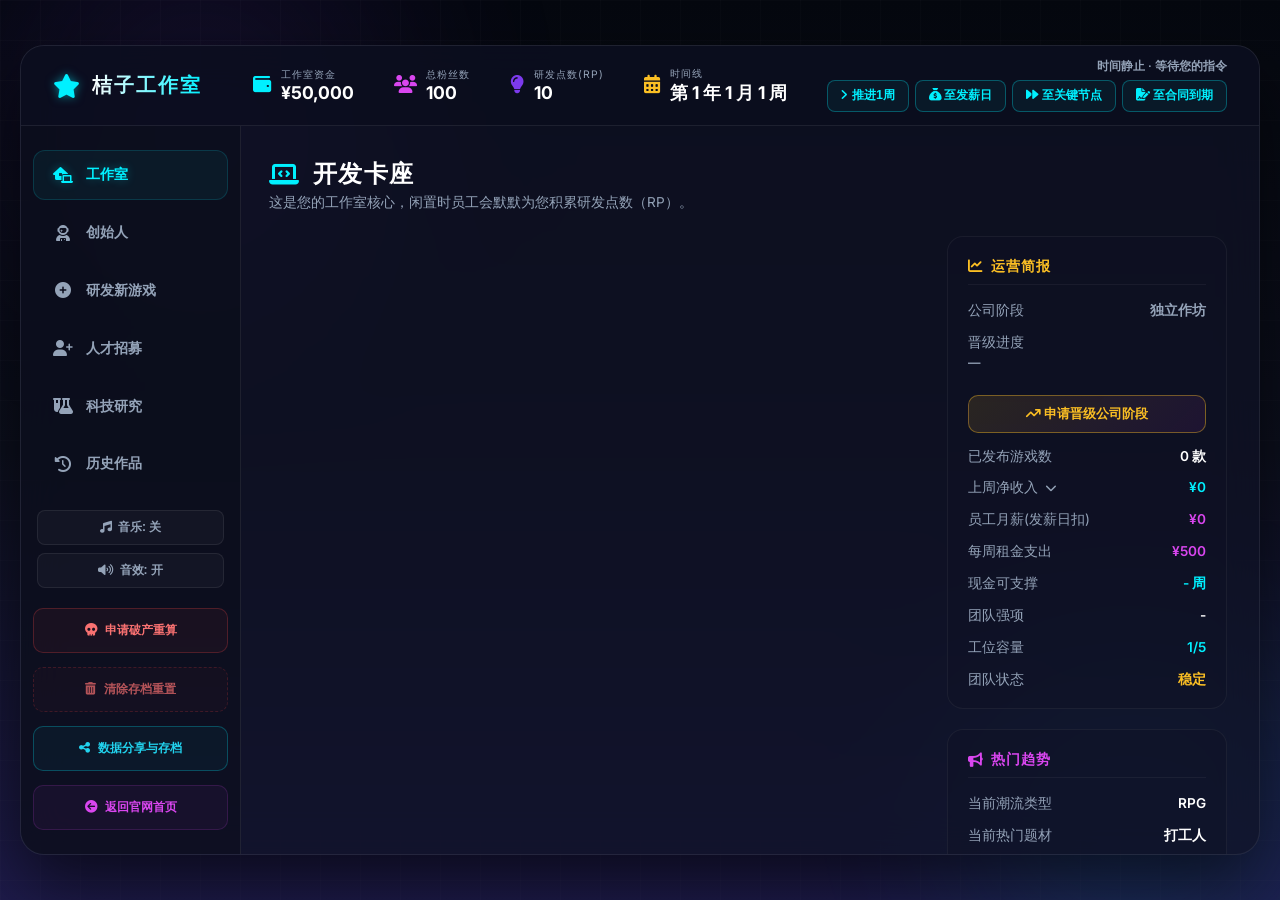
==== commit 0878dd32: "优化表现" ====
--- a/simulator.html
+++ b/simulator.html
@@ -14,7 +14,7 @@
     <link rel="preload" as="style" href="https://cdn.jsdelivr.net/npm/@fortawesome/fontawesome-free@6.4.0/css/all.min.css" onload="this.onload=null;this.rel='stylesheet'">
     <noscript><link rel="stylesheet" href="https://cdn.jsdelivr.net/npm/@fortawesome/fontawesome-free@6.4.0/css/all.min.css"></noscript>
     <link rel="stylesheet" href="assets/css/common.css">
-    <link rel="stylesheet" href="assets/css/simulator.css?v=4">
+    <link rel="stylesheet" href="assets/css/simulator.css?v=6">
 </head>
 <body>
 
@@ -93,6 +93,9 @@
                 <ul class="nav-menu">
                     <li class="nav-item active" id="nav-office">
                         <button onclick="switchScreen('office')"><i class="fa-solid fa-house-laptop"></i>工作室</button>
+                    </li>
+                    <li class="nav-item" id="nav-founder">
+                        <button onclick="switchScreen('founder')"><i class="fa-solid fa-user-astronaut"></i>创始人</button>
                     </li>
                     <li class="nav-item" id="nav-develop">
                         <button onclick="switchScreen('develop')"><i class="fa-solid fa-circle-plus"></i>研发新游戏</button>
@@ -164,9 +167,9 @@
                                         <span class="list-lbl">公司阶段</span>
                                         <span class="list-val" id="aside-stage-name" style="color: var(--text-secondary);">独立作坊</span>
                                     </div>
-                                    <div class="list-item">
+                                    <div class="list-item stacked">
                                         <span class="list-lbl">晋级进度</span>
-                                        <span class="list-val" id="aside-stage-next" style="color: var(--text-secondary); font-size: 0.78rem; text-align: right;">—</span>
+                                        <span class="list-val" id="aside-stage-next" style="color: var(--text-secondary); font-size: 0.78rem;">—</span>
                                     </div>
                                     <button class="btn-stageup" id="aside-stageup-btn" onclick="openStageUpModal()">
                                         <i class="fa-solid fa-arrow-trend-up"></i> 申请晋级公司阶段
@@ -241,6 +244,10 @@
                                         <span class="list-lbl">当前热门题材</span>
                                         <span class="list-val" id="aside-trend-topic" style="color: #fff;">打工人</span>
                                     </div>
+                                    <div class="list-item" id="aside-trend-next-row" style="display:none;">
+                                        <span class="list-lbl">🔮 下季预测</span>
+                                        <span class="list-val" id="aside-trend-next" style="color: var(--accent-purple);">—</span>
+                                    </div>
                                     <div class="list-item">
                                         <span class="list-lbl">建议动作</span>
                                         <span class="list-val" id="aside-next-action" style="color: var(--accent-yellow);">观察市场</span>
@@ -248,6 +255,30 @@
                                 </div>
                             </div>
                         </div>
+                    </div>
+                </div>
+
+                <!-- 3.1b 创始人专长面板 -->
+                <div class="screen-panel" id="panel-founder">
+                    <div class="panel-header">
+                        <h2 class="panel-title"><i class="fa-solid fa-user-astronaut" style="color: var(--accent-purple);"></i>创始人专长树</h2>
+                        <p class="panel-desc">主导发行作品可积累创始人经验，升级后投入专长点，解锁强力的被动与主动能力。</p>
+                    </div>
+
+                    <div class="founder-hero glass-box">
+                        <div class="founder-hero-main">
+                            <span class="founder-hero-level" id="founder-level">Lv.1</span>
+                            <div class="founder-xp-track"><div class="founder-xp-bar" id="founder-xp-bar"></div></div>
+                            <span class="founder-xp-text" id="founder-xp-text">0 / 100 XP</span>
+                        </div>
+                        <div class="founder-hero-tp">
+                            <span class="founder-tp-label">可用专长点</span>
+                            <span class="founder-tp-val" id="founder-tp">0</span>
+                        </div>
+                    </div>
+
+                    <div class="founder-talents" id="founder-talents">
+                        <!-- 动态渲染四条专长分支 -->
                     </div>
                 </div>
 
@@ -445,6 +476,32 @@
         </div>
     </div>
 
+    <!-- 面试 / 谈薪 模态框 -->
+    <div class="modal-overlay" id="interview-modal">
+        <div class="event-card">
+            <h3 class="event-title" id="interview-title"><i class="fa-solid fa-user-tie"></i> 面试</h3>
+            <p class="event-desc" id="interview-desc">候选人台词</p>
+            <div class="event-choices" id="interview-choices"></div>
+        </div>
+    </div>
+
+    <!-- 发行评分揭晓全屏仪式 -->
+    <div class="modal-overlay reveal-overlay" id="reveal-overlay">
+        <div class="reveal-card">
+            <div class="reveal-eyebrow">EVALUATION · 评测揭晓</div>
+            <div class="reveal-title" id="reveal-title">《作品》</div>
+            <div class="reveal-factors" id="reveal-factors"></div>
+            <div class="reveal-final" id="reveal-final">
+                <div class="reveal-final-label">综合评分</div>
+                <div class="reveal-score" id="reveal-score">0.0</div>
+                <div class="reveal-bar"><div class="reveal-bar-fill" id="reveal-bar-fill"></div></div>
+                <div class="reveal-verdict" id="reveal-verdict"></div>
+            </div>
+            <div class="reveal-burst" id="reveal-burst"></div>
+            <button class="reveal-continue" id="reveal-continue">查看完整评测 →</button>
+        </div>
+    </div>
+
     <!-- 4.4 发行商决策模态框 -->
     <div class="modal-overlay" id="publisher-modal">
         <div class="review-card" style="max-width: 750px;">
@@ -548,7 +605,7 @@
                         <div style="font-size: 1.8rem; color: var(--accent-neon); width: 40px; text-align: center;"><i class="fa-solid fa-sack-dollar"></i></div>
                         <div style="display: flex; flex-direction: column; gap: 0.25rem; text-align: left;">
                             <span style="font-weight: 700; color: #fff; font-size: 0.95rem;">天使轮注资 (初始资金提升)</span>
-                            <span style="font-size: 0.75rem; color: var(--text-secondary);">开局资金提升至 ¥80,000（额外赠送 ¥30,000）</span>
+                            <span style="font-size: 0.75rem; color: var(--text-secondary);">开局资金提升至 ¥60,000（额外赠送 ¥25,000）</span>
                         </div>
                     </div>
                     <div style="text-align: right; display: flex; flex-direction: column; align-items: flex-end; gap: 0.3rem;">
@@ -740,19 +797,27 @@
     <!-- ==========================================================================
        5. 游戏Tycoon引擎逻辑 (Simulator Engine Script)
        ========================================================================== -->
-    <script src="assets/js/data.js?v=4"></script>
-    <script src="assets/js/simulator/ui-modals.js?v=4"></script>
-    <script src="assets/js/simulator/state.js?v=4"></script>
-    <script src="assets/js/simulator/stages.js?v=4"></script>
-    <script src="assets/js/simulator/contracts.js?v=4"></script>
-    <script src="assets/js/simulator/platform-rep.js?v=4"></script>
-    <script src="assets/js/simulator/storage.js?v=4"></script>
+    <script src="assets/js/data.js?v=6"></script>
+    <script src="assets/js/data-events.js?v=6"></script>
+    <script src="assets/js/simulator/ui-modals.js?v=6"></script>
+    <script src="assets/js/simulator/state.js?v=6"></script>
+    <script src="assets/js/simulator/stages.js?v=6"></script>
+    <script src="assets/js/simulator/contracts.js?v=6"></script>
+    <script src="assets/js/simulator/platform-rep.js?v=6"></script>
+    <script src="assets/js/simulator/founder-title.js?v=6"></script>
+    <script src="assets/js/simulator/founder-talents.js?v=6"></script>
+    <script src="assets/js/simulator/storage.js?v=6"></script>
     <script src="assets/js/simulator/audio.js"></script>
-    <script src="assets/js/simulator/boot.js?v=4"></script>
-    <script src="assets/js/simulator/game-loop.js?v=4"></script>
-    <script src="assets/js/simulator/development.js?v=4"></script>
-    <script src="assets/js/simulator/team-research-events.js?v=4"></script>
-    <script src="assets/js/simulator/views.js?v=4"></script>
-    <script src="assets/js/simulator/meta-systems.js?v=4"></script>
+    <script src="assets/js/simulator/boot.js?v=6"></script>
+    <script src="assets/js/simulator/interview-calc.js?v=6"></script>
+    <script src="assets/js/simulator/fx.js?v=6"></script>
+    <script src="assets/js/simulator/event-engine.js?v=6"></script>
+    <script src="assets/js/simulator/game-loop.js?v=6"></script>
+    <script src="assets/js/simulator/development.js?v=6"></script>
+    <script src="assets/js/simulator/release-reveal.js?v=6"></script>
+    <script src="assets/js/simulator/team-research-events.js?v=6"></script>
+    <script src="assets/js/simulator/interview.js?v=6"></script>
+    <script src="assets/js/simulator/views.js?v=6"></script>
+    <script src="assets/js/simulator/meta-systems.js?v=6"></script>
 </body>
 </html>
--- a/assets/css/simulator.css
+++ b/assets/css/simulator.css
@@ -525,6 +525,10 @@
             grid-template-columns: 1fr 1fr;
             grid-auto-rows: minmax(38px, auto);
         }
+        .staff-action-row.solo {
+            display: block;
+            margin-top: 0.45rem;
+        }
         .staff-action-btn,
         .staff-empty-action {
             width: 100%;
@@ -651,18 +655,27 @@
         }
         .list-lbl {
             color: var(--text-secondary);
+            flex-shrink: 0;
+            white-space: nowrap;
+            line-height: 1.35;
+        }
+        .list-val {
+            font-weight: 600;
+            text-align: right;
             min-width: 0;
             line-height: 1.35;
             overflow-wrap: anywhere;
         }
-        .list-val {
-            font-weight: 600;
-            text-align: right;
-            min-width: fit-content;
-            line-height: 1.35;
-            overflow-wrap: anywhere;
-        }
         .list-val.accent { color: var(--accent-neon); }
+        /* 晋级进度等长文本行：标签在上、数值整行换行显示 */
+        .list-item.stacked {
+            flex-direction: column;
+            align-items: stretch;
+            gap: 0.25rem;
+        }
+        .list-item.stacked .list-val {
+            text-align: left;
+        }
         .weekly-bill-details {
             display: none;
             background: rgba(0,0,0,0.3);
@@ -2569,3 +2582,86 @@
         .select-btn .btn-cost.warn { color: var(--accent-yellow); }
         .select-btn .btn-cost.risk { color: var(--accent-pink); }
         .select-btn.locked { opacity: 0.5; cursor: not-allowed; filter: grayscale(0.5); border-color: rgba(239,68,68,0.4) !important; }
+
+        /* ── 创始人专长树 ── */
+        .founder-hero { display: flex; align-items: center; justify-content: space-between; gap: 1.2rem; margin-bottom: 1.2rem; padding: 1rem 1.2rem; }
+        .founder-hero-main { flex: 1; }
+        .founder-hero-level { font-family: var(--font-title); font-weight: 900; font-size: 1.2rem; color: #fff; }
+        .founder-xp-track { height: 8px; background: rgba(255,255,255,0.08); border-radius: 8px; overflow: hidden; margin: 0.5rem 0 0.3rem; }
+        .founder-xp-bar { height: 100%; background: linear-gradient(90deg, var(--accent-purple), var(--accent-pink)); border-radius: 8px; transition: width 0.3s; }
+        .founder-xp-text { font-size: 0.76rem; color: var(--text-secondary); }
+        .founder-hero-tp { text-align: center; padding-left: 1.2rem; border-left: 1px solid rgba(255,255,255,0.08); }
+        .founder-tp-label { display: block; font-size: 0.72rem; color: var(--text-secondary); }
+        .founder-tp-val { font-family: var(--font-title); font-weight: 900; font-size: 1.8rem; color: var(--accent-yellow); }
+
+        .founder-talents { display: grid; grid-template-columns: repeat(auto-fit, minmax(240px, 1fr)); gap: 1rem; }
+        .talent-card { background: rgba(255,255,255,0.03); border: 1px solid rgba(255,255,255,0.07); border-radius: 14px; padding: 1rem; display: flex; flex-direction: column; gap: 0.55rem; }
+        .talent-head { display: flex; align-items: center; gap: 0.7rem; }
+        .talent-icon { font-size: 1.6rem; width: 36px; text-align: center; }
+        .talent-titles { display: flex; flex-direction: column; gap: 0.25rem; }
+        .talent-name { font-weight: 800; color: #fff; font-size: 0.95rem; }
+        .talent-type { font-size: 0.66rem; padding: 0.05rem 0.4rem; border: 1px solid rgba(255,255,255,0.2); border-radius: 6px; color: var(--text-secondary); margin-left: 0.2rem; }
+        .talent-pips { display: flex; gap: 0.3rem; }
+        .talent-pip { width: 14px; height: 6px; border-radius: 3px; background: rgba(255,255,255,0.12); }
+        .talent-pip.on { background: var(--pip, var(--accent-neon)); box-shadow: 0 0 6px var(--pip, var(--accent-neon)); }
+        .talent-desc { font-size: 0.8rem; color: var(--text-secondary); line-height: 1.45; margin: 0; }
+        .talent-level-desc { font-size: 0.78rem; color: var(--text-primary); line-height: 1.4; margin: 0; }
+        .talent-actions { display: flex; gap: 0.5rem; margin-top: auto; }
+        .talent-up-btn { flex: 1; padding: 0.5rem; border-radius: 9px; border: 1px solid rgba(0,240,255,0.35); background: rgba(0,240,255,0.08); color: var(--accent-neon); font-weight: 700; font-size: 0.8rem; cursor: pointer; transition: all 0.2s; }
+        .talent-up-btn:hover:not(:disabled) { background: rgba(0,240,255,0.2); }
+        .talent-up-btn:disabled { opacity: 0.4; cursor: not-allowed; }
+        .talent-active-btn { flex: 1; padding: 0.5rem; border-radius: 9px; border: 1px solid rgba(217,70,239,0.4); background: rgba(217,70,239,0.1); color: var(--accent-pink); font-weight: 700; font-size: 0.8rem; cursor: pointer; }
+        .talent-active-btn.ready { animation: stageup-btn-pulse 1.3s infinite; }
+        .talent-active-btn.armed { border-color: var(--accent-yellow); color: var(--accent-yellow); }
+        .talent-active-btn:disabled { cursor: default; }
+
+/* 性格标签 */
+.trait-badge.archetype { background: rgba(124, 92, 255, 0.18); color: #b9a8ff; border: 1px solid rgba(124,92,255,0.4); }
+/* 谈薪报价行 */
+#interview-choices .haggle-row { display:flex; gap:0.5rem; align-items:center; justify-content:space-between; width:100%; }
+#interview-choices .haggle-note { font-size:0.8rem; opacity:0.8; margin:0.2rem 0 0.4rem; }
+
+/* ===== 发行评分揭晓仪式 ===== */
+.modal-overlay.reveal-overlay { z-index: 1200; }
+.reveal-overlay .reveal-card {
+    position: relative;
+    width: min(560px, 92vw);
+    background: rgba(12, 16, 48, 0.96);
+    border: 1px solid rgba(0, 240, 255, 0.25);
+    border-radius: 18px;
+    box-shadow: 0 0 60px rgba(0, 240, 255, 0.18);
+    padding: 28px 26px 22px;
+    text-align: center;
+    overflow: hidden;
+}
+.reveal-eyebrow { font-size: 12px; letter-spacing: 3px; color: var(--text-secondary); }
+.reveal-title { font-size: 22px; font-weight: 700; margin: 6px 0 18px; color: #fff; }
+.reveal-factors { display: flex; flex-direction: column; gap: 9px; max-width: 440px; margin: 0 auto; }
+.reveal-factor {
+    display: flex; justify-content: space-between; align-items: center;
+    background: rgba(255,255,255,0.04); border: 1px solid rgba(255,255,255,0.07);
+    border-left: 3px solid var(--accent-neon); border-radius: 8px;
+    padding: 10px 14px; font-size: 15px;
+    opacity: 0; transform: translateY(8px); transition: opacity .35s, transform .35s;
+}
+.reveal-factor.show { opacity: 1; transform: none; }
+.reveal-factor .rfv { font-weight: 700; font-variant-numeric: tabular-nums; }
+.reveal-final { opacity: 0; transition: opacity .4s; margin-top: 20px; }
+.reveal-final.show { opacity: 1; }
+.reveal-final-label { font-size: 12px; letter-spacing: 3px; color: var(--text-secondary); }
+.reveal-score {
+    font-size: 64px; font-weight: 700; line-height: 1.05; color: var(--accent-neon);
+    text-shadow: 0 0 22px rgba(0, 240, 255, 0.5); font-variant-numeric: tabular-nums;
+}
+.reveal-bar { height: 8px; border-radius: 6px; background: rgba(255,255,255,0.08); max-width: 340px; margin: 6px auto 0; overflow: hidden; }
+.reveal-bar-fill { height: 100%; width: 0%; background: linear-gradient(90deg, var(--accent-neon), var(--accent-pink)); box-shadow: 0 0 14px rgba(0,240,255,0.6); }
+.reveal-verdict { margin-top: 12px; font-size: 24px; font-weight: 700; opacity: 0; transform: scale(.9); transition: opacity .3s, transform .3s; }
+.reveal-verdict.show { opacity: 1; transform: none; }
+.reveal-continue {
+    margin-top: 18px; cursor: pointer; opacity: 0; transition: opacity .3s;
+    background: rgba(0,240,255,0.1); border: 1px solid var(--accent-neon); color: var(--accent-neon);
+    padding: 9px 22px; border-radius: 9px; font-size: 15px;
+}
+.reveal-continue.show { opacity: 1; }
+.reveal-burst { position: absolute; inset: 0; pointer-events: none; overflow: hidden; }
+.reveal-spark { position: absolute; width: 7px; height: 7px; border-radius: 50%; will-change: transform, opacity; }
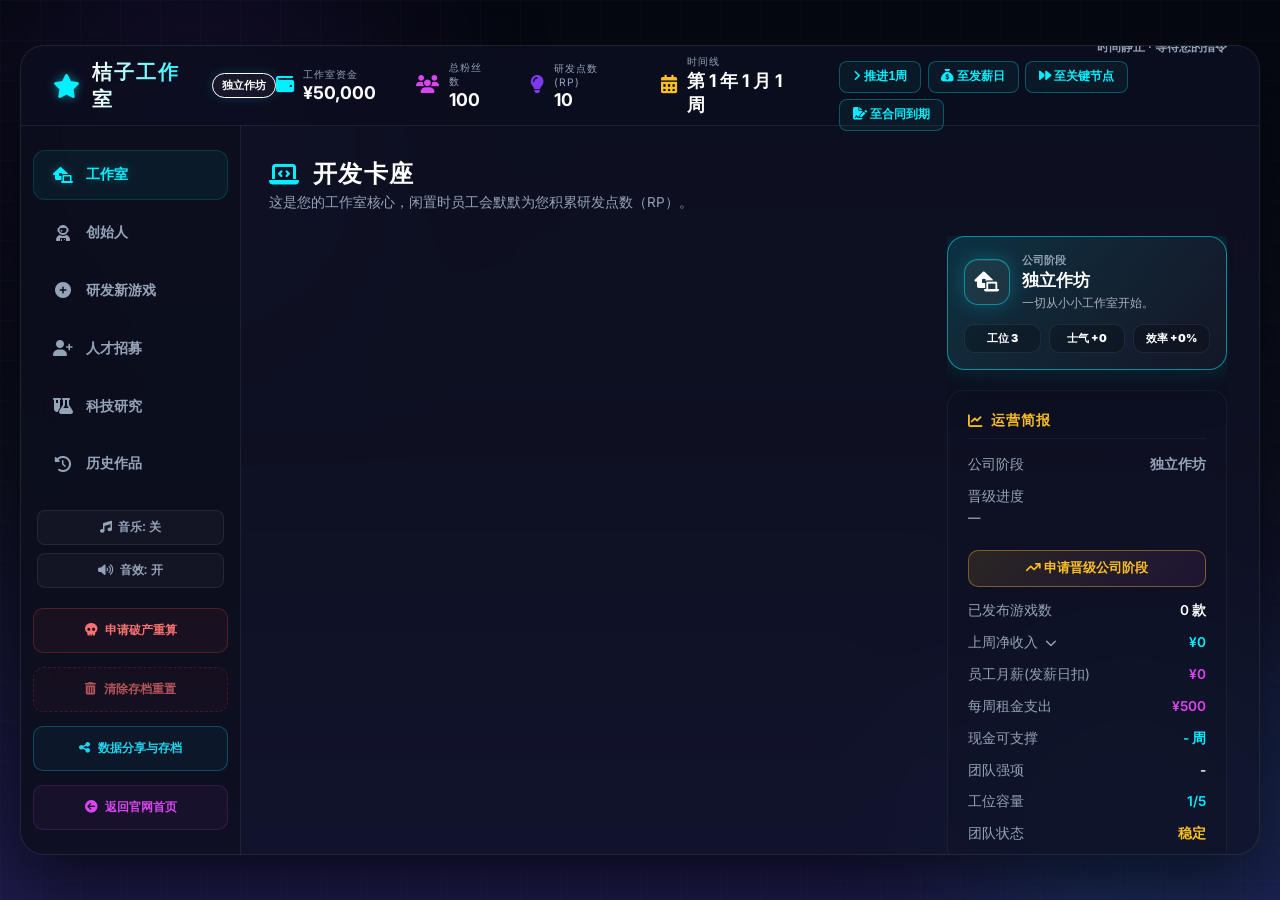
==== commit 881964a4: "画面优化" ====
--- a/simulator.html
+++ b/simulator.html
@@ -14,7 +14,7 @@
     <link rel="preload" as="style" href="https://cdn.jsdelivr.net/npm/@fortawesome/fontawesome-free@6.4.0/css/all.min.css" onload="this.onload=null;this.rel='stylesheet'">
     <noscript><link rel="stylesheet" href="https://cdn.jsdelivr.net/npm/@fortawesome/fontawesome-free@6.4.0/css/all.min.css"></noscript>
     <link rel="stylesheet" href="assets/css/common.css">
-    <link rel="stylesheet" href="assets/css/simulator.css?v=6">
+    <link rel="stylesheet" href="assets/css/simulator.css?v=10">
 </head>
 <body>
 
@@ -37,6 +37,7 @@
             <div class="studio-brand" onclick="switchScreen('office')">
                 <i class="fa-solid fa-star brand-icon"></i>
                 <span class="brand-name" id="top-studio-name">桔子工作室</span>
+                <span class="top-stage-chip" id="top-stage-chip">独立作坊</span>
             </div>
             
             <div class="stats-row">
@@ -151,7 +152,6 @@
                         <h2 class="panel-title"><i class="fa-solid fa-laptop-code" style="color: var(--accent-neon);"></i>开发卡座</h2>
                         <p class="panel-desc">这是您的工作室核心，闲置时员工会默默为您积累研发点数（RP）。</p>
                     </div>
-                    
                     <div class="office-grid">
                         <!-- 开发卡座列表 -->
                         <div class="desks-section" id="office-desks">
@@ -160,6 +160,21 @@
 
                         <!-- 办公室财务与状态侧栏 -->
                         <div class="office-aside">
+                            <div class="stage-hero" id="stage-hero">
+                                <div class="stage-hero-main">
+                                    <div class="stage-hero-icon" id="stage-hero-icon"><i class="fa-solid fa-house-laptop"></i></div>
+                                    <div class="stage-hero-copy">
+                                        <span class="stage-hero-kicker">公司阶段</span>
+                                        <div class="stage-hero-name" id="stage-hero-name">独立作坊</div>
+                                        <p class="stage-hero-desc" id="stage-hero-desc">一切从小小工作室开始。</p>
+                                    </div>
+                                </div>
+                                <div class="stage-hero-perks">
+                                    <span id="stage-hero-slots">工位 3</span>
+                                    <span id="stage-hero-morale">士气 +0</span>
+                                    <span id="stage-hero-eff">效率 +0%</span>
+                                </div>
+                            </div>
                             <div class="glass-box">
                                 <h3 class="aside-title"><i class="fa-solid fa-chart-line"></i>运营简报</h3>
                                 <div class="stat-list">
@@ -418,8 +433,10 @@
                         <div class="points-counter"><span class="points-val bugs" id="board-bugs" style="color: var(--accent-pink);">0</span><span class="points-lbl">Bug</span></div>
                         <div class="points-counter"><span class="points-val" id="board-progress" style="color: var(--accent-yellow);">0%</span><span class="points-lbl">进度</span></div>
                     </div>
-                    <div class="progress-container">
-                        <div class="progress-bar" id="board-progress-bar"></div>
+                    <div class="progress-container dev-progress-shell">
+                        <div class="dev-progress-track">
+                            <div class="progress-bar" id="board-progress-bar"></div>
+                        </div>
                         <span class="dev-phase-label" id="board-phase">📐 概念设计阶段</span>
                     </div>
 
@@ -482,6 +499,18 @@
             <h3 class="event-title" id="interview-title"><i class="fa-solid fa-user-tie"></i> 面试</h3>
             <p class="event-desc" id="interview-desc">候选人台词</p>
             <div class="event-choices" id="interview-choices"></div>
+        </div>
+    </div>
+
+    <!-- 候选人详情弹窗 -->
+    <div class="modal-overlay" id="candidate-detail-modal">
+        <div class="event-card candidate-detail-card">
+            <h3 class="event-title" id="candidate-detail-title"><i class="fa-solid fa-id-card"></i> 候选人详情</h3>
+            <div class="event-desc candidate-detail-body" id="candidate-detail-body"></div>
+            <div class="event-choices candidate-detail-actions">
+                <button class="choice-btn" id="candidate-detail-interview-btn">邀约面试</button>
+                <button class="choice-btn choice-muted" onclick="closeCandidateDetail()">关闭</button>
+            </div>
         </div>
     </div>
 
@@ -797,11 +826,11 @@
     <!-- ==========================================================================
        5. 游戏Tycoon引擎逻辑 (Simulator Engine Script)
        ========================================================================== -->
-    <script src="assets/js/data.js?v=6"></script>
+    <script src="assets/js/data.js?v=7"></script>
     <script src="assets/js/data-events.js?v=6"></script>
     <script src="assets/js/simulator/ui-modals.js?v=6"></script>
-    <script src="assets/js/simulator/state.js?v=6"></script>
-    <script src="assets/js/simulator/stages.js?v=6"></script>
+    <script src="assets/js/simulator/state.js?v=7"></script>
+    <script src="assets/js/simulator/stages.js?v=8"></script>
     <script src="assets/js/simulator/contracts.js?v=6"></script>
     <script src="assets/js/simulator/platform-rep.js?v=6"></script>
     <script src="assets/js/simulator/founder-title.js?v=6"></script>
@@ -812,10 +841,10 @@
     <script src="assets/js/simulator/interview-calc.js?v=6"></script>
     <script src="assets/js/simulator/fx.js?v=6"></script>
     <script src="assets/js/simulator/event-engine.js?v=6"></script>
-    <script src="assets/js/simulator/game-loop.js?v=6"></script>
-    <script src="assets/js/simulator/development.js?v=6"></script>
+    <script src="assets/js/simulator/game-loop.js?v=10"></script>
+    <script src="assets/js/simulator/development.js?v=7"></script>
     <script src="assets/js/simulator/release-reveal.js?v=6"></script>
-    <script src="assets/js/simulator/team-research-events.js?v=6"></script>
+    <script src="assets/js/simulator/team-research-events.js?v=10"></script>
     <script src="assets/js/simulator/interview.js?v=6"></script>
     <script src="assets/js/simulator/views.js?v=6"></script>
     <script src="assets/js/simulator/meta-systems.js?v=6"></script>
--- a/assets/css/simulator.css
+++ b/assets/css/simulator.css
@@ -113,6 +113,20 @@
             -webkit-background-clip: text;
             -webkit-text-fill-color: transparent;
         }
+        .top-stage-chip {
+            display: inline-flex;
+            align-items: center;
+            gap: 0.35rem;
+            margin-left: 0.2rem;
+            padding: 0.22rem 0.55rem;
+            border-radius: 999px;
+            border: 1px solid currentColor;
+            background: rgba(255,255,255,0.045);
+            font-size: 0.68rem;
+            font-weight: 900;
+            white-space: nowrap;
+            box-shadow: 0 0 12px var(--stage-glow, rgba(0,240,255,0.16));
+        }
 
         .stats-row {
             display: flex;
@@ -331,6 +345,91 @@
             align-items: start;
             min-width: 0;
         }
+        .stage-hero {
+            --stage-color: var(--accent-neon);
+            position: relative;
+            display: flex;
+            flex-direction: column;
+            gap: 0.8rem;
+            padding: 1rem;
+            border-radius: 18px;
+            border: 1px solid color-mix(in srgb, var(--stage-color), transparent 48%);
+            background:
+                linear-gradient(135deg, color-mix(in srgb, var(--stage-color), transparent 84%), rgba(255,255,255,0.035)),
+                rgba(10, 14, 30, 0.68);
+            box-shadow: 0 18px 40px rgba(0,0,0,0.28), 0 0 28px color-mix(in srgb, var(--stage-color), transparent 78%);
+            overflow: hidden;
+            min-width: 0;
+        }
+        .stage-hero-main {
+            display: grid;
+            grid-template-columns: auto minmax(0, 1fr);
+            gap: 0.75rem;
+            align-items: center;
+            min-width: 0;
+        }
+        .stage-hero::before {
+            content: "";
+            position: absolute;
+            inset: 0;
+            background: linear-gradient(90deg, transparent, color-mix(in srgb, var(--stage-color), transparent 78%), transparent);
+            transform: translateX(-120%);
+            opacity: 0;
+            pointer-events: none;
+        }
+        .stage-hero.upgraded::before { animation: stageHeroSweep 1.35s ease-out; }
+        @keyframes stageHeroSweep {
+            0% { transform: translateX(-120%); opacity: 0; }
+            35% { opacity: 1; }
+            100% { transform: translateX(120%); opacity: 0; }
+        }
+        .stage-hero-icon {
+            width: 46px;
+            height: 46px;
+            border-radius: 14px;
+            display: flex;
+            align-items: center;
+            justify-content: center;
+            font-size: 1.25rem;
+            background: rgba(255,255,255,0.055);
+            border: 1px solid color-mix(in srgb, var(--stage-color), transparent 52%);
+            box-shadow: inset 0 1px 0 rgba(255,255,255,0.08), 0 0 20px color-mix(in srgb, var(--stage-color), transparent 76%);
+        }
+        .stage-hero-kicker {
+            display: block;
+            color: var(--text-secondary);
+            font-size: 0.7rem;
+            font-weight: 800;
+            margin-bottom: 0.15rem;
+        }
+        .stage-hero-name {
+            font-family: var(--font-title);
+            font-size: 1.05rem;
+            font-weight: 900;
+            line-height: 1.2;
+        }
+        .stage-hero-desc {
+            margin: 0.2rem 0 0;
+            color: rgba(226,232,240,0.72);
+            font-size: 0.76rem;
+            line-height: 1.45;
+        }
+        .stage-hero-perks {
+            display: grid;
+            grid-template-columns: repeat(3, minmax(0, 1fr));
+            gap: 0.5rem;
+        }
+        .stage-hero-perks span {
+            padding: 0.38rem 0.35rem;
+            border-radius: 10px;
+            background: rgba(0,0,0,0.22);
+            border: 1px solid rgba(255,255,255,0.08);
+            color: #fff;
+            font-size: 0.68rem;
+            font-weight: 900;
+            text-align: center;
+            white-space: nowrap;
+        }
 
         /* 员工开发卡座 */
         .desks-section {
@@ -921,20 +1020,21 @@
 
         .hiring-pool {
             display: grid;
-            grid-template-columns: repeat(auto-fill, minmax(280px, 1fr));
-            gap: 1.5rem;
+            grid-template-columns: repeat(auto-fill, minmax(255px, 1fr));
+            gap: 1rem;
         }
 
         .candidate-card {
             background: var(--card-bg);
             border: 1px solid var(--card-border);
-            border-radius: 16px;
-            padding: 1.5rem;
-            display: flex;
-            flex-direction: column;
-            gap: 1.2rem;
+            border-radius: 12px;
+            padding: 1rem;
+            display: flex;
+            flex-direction: column;
+            gap: 0.85rem;
             transition: all 0.3s;
             position: relative;
+            min-height: 218px;
         }
         .candidate-card.rarity-SR {
             border-color: rgba(217, 70, 239, 0.34);
@@ -946,14 +1046,15 @@
         }
         .candidate-card:hover {
             border-color: var(--card-border-hover);
-            transform: translateY(-3px);
+            transform: translateY(-2px);
             box-shadow: 0 10px 25px rgba(0, 240, 255, 0.06);
         }
 
         .candidate-header {
             display: flex;
             justify-content: space-between;
-            align-items: center;
+            align-items: flex-start;
+            gap: 0.75rem;
         }
         .candidate-info {
             display: flex;
@@ -971,66 +1072,191 @@
             font-weight: 900;
             background: rgba(0,0,0,0.22);
         }
-        .candidate-rarity-line {
-            margin-top: -0.55rem;
+        .candidate-tagline {
             font-size: 0.76rem;
             font-weight: 800;
-        }
-
-        .candidate-skills {
+            display: flex;
+            align-items: center;
+            justify-content: space-between;
+            gap: 0.5rem;
+            min-height: 24px;
+        }
+
+        .candidate-tagline > span:last-child {
+            display: inline-flex;
+            align-items: center;
+            justify-content: flex-end;
+            gap: 0.3rem;
+            min-width: 0;
+        }
+
+        .candidate-snapshot {
             display: grid;
             grid-template-columns: repeat(3, 1fr);
-            gap: 0.5rem;
-            background: rgba(0,0,0,0.2);
-            padding: 0.75rem;
-            border-radius: 8px;
-        }
-        .candidate-skill {
-            display: flex;
-            flex-direction: column;
-            align-items: center;
-            text-align: center;
-        }
-        .candidate-skill-val {
-            font-family: var(--font-title);
-            font-size: 0.95rem;
-            font-weight: 700;
-        }
-        .candidate-skill-lbl {
-            font-size: 0.6rem;
-            color: var(--text-secondary);
-            margin-top: 0.15rem;
-        }
-
-        .candidate-salary-box {
-            display: flex;
-            justify-content: space-between;
-            align-items: center;
-            font-size: 0.8rem;
-            border-top: 1px solid rgba(255,255,255,0.05);
-            padding-top: 0.75rem;
-        }
-        .candidate-salary {
-            font-family: var(--font-title);
-            color: var(--accent-yellow);
-            font-weight: 700;
-        }
-
-        .btn-hire {
-            width: 100%;
+            gap: 0.4rem;
+            background: rgba(0,0,0,0.22);
             padding: 0.65rem;
             border-radius: 8px;
+        }
+        .candidate-snapshot span {
+            display: flex;
+            flex-direction: column;
+            align-items: center;
+            text-align: center;
+            color: var(--text-secondary);
+            font-size: 0.62rem;
+            line-height: 1.25;
+            min-width: 0;
+        }
+        .candidate-snapshot b {
+            font-family: var(--font-title);
+            font-size: 0.94rem;
+            color: var(--accent-yellow);
+            font-weight: 900;
+            margin-bottom: 0.14rem;
+        }
+
+        .candidate-actions {
+            display: grid;
+            grid-template-columns: 0.82fr 1fr;
+            gap: 0.55rem;
+            margin-top: auto;
+        }
+
+        .btn-hire,
+        .btn-candidate-detail {
+            width: 100%;
+            min-height: 38px;
+            padding: 0.55rem 0.5rem;
+            border-radius: 8px;
+            font-weight: 800;
+            cursor: pointer;
+            transition: all 0.2s;
+            white-space: nowrap;
+        }
+        .btn-hire {
             border: 1px solid var(--accent-neon);
-            background: transparent;
+            background: rgba(0, 240, 255, 0.06);
             color: var(--accent-neon);
-            font-weight: 700;
-            cursor: pointer;
-            transition: all 0.3s;
         }
         .btn-hire:hover {
             background: var(--accent-neon);
             color: #0b0d10;
             box-shadow: 0 0 15px rgba(0, 240, 255, 0.25);
+        }
+        .btn-candidate-detail {
+            border: 1px solid rgba(255,255,255,0.16);
+            background: rgba(255,255,255,0.035);
+            color: var(--text-primary);
+        }
+        .btn-candidate-detail:hover {
+            border-color: var(--accent-purple);
+            color: var(--accent-purple);
+            box-shadow: 0 0 14px rgba(124, 58, 237, 0.18);
+        }
+
+        .candidate-detail-card {
+            width: min(560px, calc(100vw - 2rem));
+        }
+        .candidate-detail-body {
+            display: flex;
+            flex-direction: column;
+            gap: 1rem;
+            text-align: left;
+            margin-top: 0.8rem;
+        }
+        .candidate-detail-hero {
+            display: grid;
+            grid-template-columns: auto minmax(0, 1fr);
+            gap: 0.85rem;
+            align-items: center;
+            padding: 0.9rem;
+            border: 1px solid rgba(255,255,255,0.08);
+            border-radius: 10px;
+            background: rgba(255,255,255,0.035);
+        }
+        .candidate-detail-summary {
+            min-width: 0;
+            display: flex;
+            flex-direction: column;
+            gap: 0.45rem;
+        }
+        .candidate-detail-name,
+        .candidate-detail-tags {
+            display: flex;
+            align-items: center;
+            flex-wrap: wrap;
+            gap: 0.45rem;
+        }
+        .candidate-detail-name {
+            color: #fff;
+            font-weight: 900;
+        }
+        .candidate-detail-stats {
+            display: grid;
+            grid-template-columns: repeat(3, 1fr);
+            gap: 0.65rem;
+        }
+        .candidate-detail-stat {
+            display: flex;
+            flex-direction: column;
+            align-items: center;
+            justify-content: center;
+            gap: 0.18rem;
+            min-height: 74px;
+            border-radius: 10px;
+            background: rgba(0,0,0,0.24);
+            border: 1px solid rgba(255,255,255,0.06);
+        }
+        .candidate-detail-stat b {
+            font-family: var(--font-title);
+            font-size: 1.35rem;
+        }
+        .candidate-detail-stat span,
+        .candidate-detail-lines span {
+            color: var(--text-secondary);
+            font-size: 0.72rem;
+            font-weight: 700;
+        }
+        .candidate-detail-lines {
+            display: grid;
+            grid-template-columns: repeat(2, minmax(0, 1fr));
+            gap: 0.6rem;
+        }
+        .candidate-detail-lines div {
+            display: flex;
+            align-items: center;
+            justify-content: space-between;
+            gap: 0.6rem;
+            padding: 0.72rem 0.8rem;
+            border-radius: 9px;
+            background: rgba(255,255,255,0.035);
+            border: 1px solid rgba(255,255,255,0.06);
+        }
+        .candidate-detail-lines b {
+            color: var(--accent-yellow);
+            font-family: var(--font-title);
+        }
+        .candidate-detail-note {
+            border-left: 3px solid var(--accent-purple);
+            padding: 0.1rem 0 0.1rem 0.8rem;
+            color: var(--text-secondary);
+            font-size: 0.78rem;
+            line-height: 1.65;
+        }
+        .candidate-detail-note p {
+            margin: 0.2rem 0;
+        }
+        .candidate-detail-note strong {
+            color: var(--text-primary);
+        }
+        .candidate-detail-actions {
+            grid-template-columns: 1fr 0.7fr;
+            margin-top: 1rem;
+        }
+        .choice-muted {
+            border-color: rgba(255,255,255,0.18);
+            color: var(--text-secondary);
         }
 
         /* ── 3.4 科技树研发面板 (Research Panel) ── */
@@ -2317,18 +2543,123 @@
 
         /* 研发看板：顶部对齐 + 可滚动 */
         .dev-overlay.active { justify-content: flex-start; overflow-y: auto; }
+        .dev-overlay {
+            padding: 2.4rem clamp(1rem, 4vw, 4rem);
+            background:
+                radial-gradient(circle at 50% 8%, rgba(0,240,255,0.12), transparent 34%),
+                radial-gradient(circle at 60% 42%, rgba(217,70,239,0.09), transparent 38%),
+                rgba(4, 7, 14, 0.92);
+        }
+        .dev-header {
+            width: min(960px, 100%);
+            margin-bottom: 1.2rem;
+            padding: 0.85rem 1rem;
+            border: 1px solid rgba(0,240,255,0.14);
+            border-radius: 14px;
+            background: linear-gradient(180deg, rgba(10,16,32,0.76), rgba(8,10,20,0.34));
+            box-shadow: 0 16px 60px rgba(0,0,0,0.35), inset 0 1px 0 rgba(255,255,255,0.04);
+        }
+        .dev-game-name {
+            margin-bottom: 0.35rem;
+            font-size: clamp(1.65rem, 3vw, 2.35rem);
+            letter-spacing: 0;
+        }
+        .dev-game-meta {
+            display: flex;
+            align-items: center;
+            justify-content: center;
+            gap: 0.55rem;
+            letter-spacing: 0;
+        }
         .board-stats-row {
-            display: flex;
-            gap: 1.5rem;
+            display: grid;
+            grid-template-columns: repeat(5, minmax(96px, 1fr));
+            gap: 0.75rem;
+            width: min(760px, 100%);
+            margin-bottom: 0.85rem;
+            padding: 0.8rem;
+            border: 1px solid rgba(255,255,255,0.07);
+            border-radius: 16px;
+            background: rgba(9, 13, 28, 0.56);
+            box-shadow: inset 0 1px 0 rgba(255,255,255,0.04);
+        }
+        .board-stats-row .points-counter {
+            min-width: 0;
+            padding: 0.58rem 0.4rem;
+            border-radius: 11px;
+            background: rgba(255,255,255,0.035);
+            border: 1px solid rgba(255,255,255,0.05);
+        }
+        .board-stats-row .points-val {
+            font-size: clamp(1.45rem, 2.4vw, 2rem);
+            line-height: 1;
+        }
+        .board-stats-row .points-lbl {
+            font-size: 0.72rem;
+            color: rgba(226,232,240,0.78);
+        }
+        .dev-progress-shell {
+            width: min(760px, 100%);
+            max-width: none;
+            height: auto;
+            display: grid;
+            grid-template-columns: minmax(0, 1fr) auto;
+            align-items: center;
+            gap: 0.8rem;
+            margin-bottom: 1.6rem;
+            border: 0;
+            background: transparent;
+        }
+        .dev-progress-track {
+            height: 12px;
+            padding: 2px;
+            border-radius: 999px;
+            background: rgba(255,255,255,0.06);
+            border: 1px solid rgba(255,255,255,0.08);
+            overflow: hidden;
+            box-shadow: inset 0 0 18px rgba(0,0,0,0.45);
+        }
+        .dev-progress-track .progress-bar {
+            position: relative;
+            height: 100%;
+            background: linear-gradient(90deg, #00f0ff 0%, #35f6c8 42%, #d946ef 100%);
+            box-shadow: 0 0 18px rgba(0,240,255,0.34), 0 0 22px rgba(217,70,239,0.18);
+        }
+        .dev-progress-track .progress-bar::after {
+            content: "";
+            position: absolute;
+            inset: 0;
+            background: linear-gradient(90deg, transparent, rgba(255,255,255,0.55), transparent);
+            transform: translateX(-100%);
+            animation: devProgressSweep 2.2s ease-in-out infinite;
+        }
+        @keyframes devProgressSweep {
+            0% { transform: translateX(-100%); opacity: 0; }
+            35% { opacity: 0.9; }
+            100% { transform: translateX(100%); opacity: 0; }
+        }
+        .dev-phase-label {
+            position: static;
+            display: inline-flex;
+            align-items: center;
             justify-content: center;
-            flex-wrap: wrap;
-            margin-bottom: 1rem;
+            min-width: 128px;
+            min-height: 32px;
+            padding: 0.36rem 0.7rem;
+            border-radius: 999px;
+            border: 1px solid currentColor;
+            background: rgba(6, 9, 18, 0.86);
+            box-shadow: 0 0 18px rgba(251,191,36,0.12);
+            font-size: 0.76rem;
+            font-weight: 900;
+            white-space: nowrap;
         }
         .board-hint {
             text-align: center;
-            color: var(--text-secondary);
-            font-size: 0.9rem;
-            margin: 1rem 0;
+            color: rgba(226,232,240,0.82);
+            font-size: 0.92rem;
+            margin: 0.8rem 0 1.1rem;
+            min-height: 1.4rem;
         }
 
         /* 三张开发卡 */
@@ -2396,7 +2727,130 @@
             align-items: center;
             gap: 1rem;
             text-align: center;
+            margin-top: 0.4rem;
+            width: min(720px, 100%);
+        }
+        .dev-finish-card {
+            position: relative;
+            width: 100%;
+            padding: 1.35rem;
+            border-radius: 18px;
+            overflow: hidden;
+            background:
+                linear-gradient(135deg, rgba(0,240,255,0.12), rgba(217,70,239,0.12)),
+                rgba(9, 13, 28, 0.88);
+            border: 1px solid rgba(0,240,255,0.26);
+            box-shadow: 0 22px 70px rgba(0,0,0,0.46), 0 0 32px rgba(0,240,255,0.12);
+        }
+        .dev-finish-card::before {
+            content: "";
+            position: absolute;
+            inset: 0;
+            background: linear-gradient(90deg, transparent, rgba(255,255,255,0.08), transparent);
+            transform: translateX(-120%);
+            animation: finishCardSweep 3s ease-in-out infinite;
+            pointer-events: none;
+        }
+        @keyframes finishCardSweep {
+            0%, 35% { transform: translateX(-120%); }
+            75%, 100% { transform: translateX(120%); }
+        }
+        .dev-finish-card.complete {
+            border-color: rgba(0,240,255,0.36);
+        }
+        .dev-finish-card.polish {
+            border-color: rgba(251,191,36,0.34);
+            box-shadow: 0 22px 70px rgba(0,0,0,0.46), 0 0 32px rgba(251,191,36,0.11);
+        }
+        .finish-kicker {
+            display: inline-flex;
+            align-items: center;
+            gap: 0.4rem;
+            padding: 0.28rem 0.62rem;
+            border-radius: 999px;
+            background: rgba(0,240,255,0.10);
+            border: 1px solid rgba(0,240,255,0.22);
+            color: var(--accent-neon);
+            font-size: 0.75rem;
+            font-weight: 900;
+        }
+        .finish-title {
+            margin-top: 0.7rem;
+            font-family: var(--font-title);
+            font-size: clamp(1.15rem, 2.4vw, 1.65rem);
+            font-weight: 900;
+            color: #fff;
+        }
+        .finish-copy {
+            max-width: 560px;
+            margin: 0.55rem auto 0;
+            color: rgba(226,232,240,0.74);
+            line-height: 1.6;
+            font-size: 0.88rem;
+        }
+        .finish-alert {
+            display: inline-flex;
+            align-items: center;
+            justify-content: center;
+            gap: 0.5rem;
             margin-top: 1rem;
+            padding: 0.56rem 0.8rem;
+            border-radius: 10px;
+            font-size: 0.8rem;
+            font-weight: 800;
+        }
+        .finish-alert.good {
+            color: var(--accent-neon);
+            background: rgba(0,240,255,0.08);
+            border: 1px solid rgba(0,240,255,0.18);
+        }
+        .finish-alert.risk {
+            color: var(--accent-pink);
+            background: rgba(217,70,239,0.08);
+            border: 1px solid rgba(217,70,239,0.2);
+        }
+        .finish-actions {
+            display: flex;
+            justify-content: center;
+            gap: 0.85rem;
+            flex-wrap: wrap;
+            margin-top: 1.15rem;
+        }
+        .finish-action {
+            min-width: 210px;
+            min-height: 56px;
+            display: inline-flex;
+            align-items: center;
+            justify-content: center;
+            gap: 0.55rem;
+            border: 0;
+            border-radius: 12px;
+            padding: 0.78rem 1.05rem;
+            font-family: var(--font-title);
+            font-size: 0.96rem;
+            font-weight: 900;
+            letter-spacing: 0;
+            color: #051018;
+        }
+        .finish-action span {
+            display: block;
+            font-family: var(--font-body);
+            font-size: 0.68rem;
+            font-weight: 800;
+            opacity: 0.82;
+        }
+        .finish-action.polish {
+            background: linear-gradient(135deg, #fbbf24 0%, #fb7185 100%);
+            box-shadow: 0 0 24px rgba(251,191,36,0.22);
+        }
+        .finish-action.release,
+        .finish-action.primary {
+            background: linear-gradient(135deg, #00f0ff 0%, #d946ef 100%);
+            box-shadow: 0 0 24px rgba(0,240,255,0.24);
+        }
+        .finish-action:hover:not(:disabled) {
+            transform: translateY(-2px);
+            filter: brightness(1.08);
         }
 
         /* 创始人背景选择 */
@@ -2432,16 +2886,114 @@
         .founder-card-btn:hover { background: rgba(255,255,255,0.06); }
 
         @media (max-width: 768px) {
+            .stage-hero {
+                text-align: left;
+            }
+            .stage-hero-perks { grid-template-columns: repeat(3, minmax(0, 1fr)); }
+            .candidate-detail-lines {
+                grid-template-columns: 1fr;
+            }
+            .candidate-detail-actions,
+            .candidate-actions {
+                grid-template-columns: 1fr;
+            }
+            .board-stats-row { grid-template-columns: repeat(2, minmax(0, 1fr)); }
+            .board-stats-row .points-counter:last-child { grid-column: 1 / -1; }
+            .dev-progress-shell { grid-template-columns: 1fr; }
+            .dev-phase-label { justify-self: center; }
             .dev-board-cards { grid-template-columns: 1fr; }
+            .finish-action { width: 100%; min-width: 0; }
             .advance-control { align-items: flex-start; margin-left: 0; }
         }
 
-        /* 公司阶段背景氛围（随阶段渐变升级） */
-        body.stage-1 .bg-nebula.nebula-1 { background: radial-gradient(circle, rgba(0,240,255,0.10), transparent 70%); }
-        body.stage-2 .bg-nebula.nebula-1 { background: radial-gradient(circle, rgba(251,191,36,0.10), transparent 70%); }
-        body.stage-2 .bg-nebula.nebula-2 { background: radial-gradient(circle, rgba(0,240,255,0.08), transparent 70%); }
-        body.stage-3 .bg-nebula.nebula-1 { background: radial-gradient(circle, rgba(217,70,239,0.12), transparent 70%); }
-        body.stage-3 .bg-nebula.nebula-2 { background: radial-gradient(circle, rgba(251,191,36,0.10), transparent 70%); }
+        /* 公司阶段视觉皮肤（随阶段渐变升级） */
+        body.stage-0 {
+            --stage-glow: rgba(0,240,255,0.14);
+            --stage-line: rgba(0,240,255,0.18);
+            --stage-panel: rgba(0,240,255,0.045);
+        }
+        body.stage-1 {
+            --stage-glow: rgba(0,240,255,0.24);
+            --stage-line: rgba(0,240,255,0.34);
+            --stage-panel: rgba(0,240,255,0.075);
+        }
+        body.stage-2 {
+            --stage-glow: rgba(251,191,36,0.25);
+            --stage-line: rgba(251,191,36,0.38);
+            --stage-panel: rgba(251,191,36,0.075);
+        }
+        body.stage-3 {
+            --stage-glow: rgba(217,70,239,0.28);
+            --stage-line: rgba(217,70,239,0.42);
+            --stage-panel: rgba(217,70,239,0.08);
+        }
+        body.stage-1 .bg-nebula.nebula-1 { background: radial-gradient(circle, rgba(0,240,255,0.18), transparent 70%); }
+        body.stage-2 .bg-nebula.nebula-1 { background: radial-gradient(circle, rgba(251,191,36,0.20), transparent 70%); }
+        body.stage-2 .bg-nebula.nebula-2 { background: radial-gradient(circle, rgba(0,240,255,0.12), transparent 70%); }
+        body.stage-3 .bg-nebula.nebula-1 { background: radial-gradient(circle, rgba(217,70,239,0.24), transparent 70%); }
+        body.stage-3 .bg-nebula.nebula-2 { background: radial-gradient(circle, rgba(251,191,36,0.16), transparent 70%); }
+        body[class*="stage-"] .dashboard-container {
+            border-color: var(--stage-line);
+            box-shadow: 0 30px 70px rgba(0,0,0,0.62), 0 0 36px var(--stage-glow);
+        }
+        body[class*="stage-"] .top-bar {
+            background:
+                linear-gradient(90deg, var(--stage-panel), rgba(11,13,28,0.55) 42%, var(--stage-panel)),
+                rgba(11, 13, 28, 0.5);
+            border-bottom-color: var(--stage-line);
+        }
+        body[class*="stage-"] .sidebar {
+            background: linear-gradient(180deg, rgba(9,12,28,0.96), var(--stage-panel));
+            border-right-color: var(--stage-line);
+        }
+        body[class*="stage-"] .glass-box,
+        body[class*="stage-"] .desk-card {
+            border-color: color-mix(in srgb, var(--stage-line), rgba(255,255,255,0.06) 45%);
+            box-shadow: inset 0 1px 0 rgba(255,255,255,0.035), 0 0 18px rgba(0,0,0,0.12);
+        }
+        body.stage-2 .desk-card,
+        body.stage-3 .desk-card {
+            background:
+                linear-gradient(135deg, var(--stage-panel), rgba(255,255,255,0.025)),
+                var(--card-bg);
+        }
+        body.stage-3 .brand-icon {
+            color: var(--accent-pink);
+            text-shadow: 0 0 16px rgba(217,70,239,0.7), 0 0 30px rgba(251,191,36,0.25);
+        }
+        .stage-badge {
+            display: inline-flex;
+            align-items: center;
+            justify-content: flex-end;
+            gap: 0.42rem;
+            padding: 0.22rem 0.55rem;
+            border-radius: 999px;
+            border: 1px solid currentColor;
+            background: rgba(255,255,255,0.045);
+            box-shadow: 0 0 14px var(--stage-glow);
+            white-space: nowrap;
+            font-weight: 900;
+        }
+        .stage-badge i { font-size: 0.82rem; }
+        .stage-progress-line {
+            display: block;
+            color: var(--text-secondary);
+            line-height: 1.45;
+        }
+        .stage-progress-line.ready,
+        .stage-progress-line.max {
+            color: var(--accent-neon);
+            font-weight: 900;
+        }
+        .stage-bonus-row {
+            display: block;
+            margin-top: 0.25rem;
+            color: rgba(226,232,240,0.62);
+            font-size: 0.72rem;
+            line-height: 1.45;
+        }
+        body.stage-2 .stage-bonus-row { color: rgba(251,191,36,0.78); }
+        body.stage-3 .stage-bonus-row { color: rgba(217,70,239,0.82); }
 
         /* ── 公司晋级按钮 ── */
         .btn-stageup {
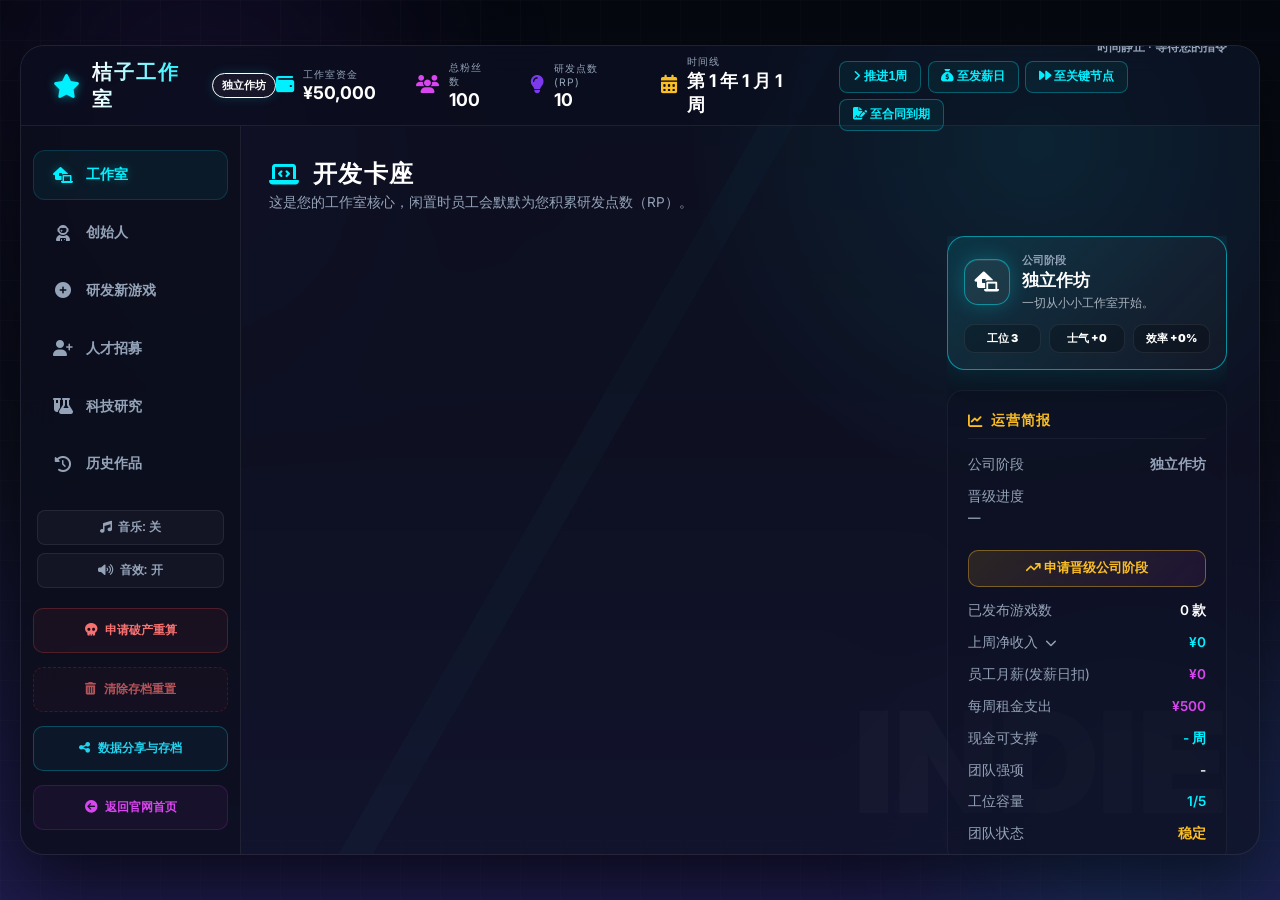
==== commit 98f6e845: "优化优化" ====
--- a/simulator.html
+++ b/simulator.html
@@ -14,7 +14,7 @@
     <link rel="preload" as="style" href="https://cdn.jsdelivr.net/npm/@fortawesome/fontawesome-free@6.4.0/css/all.min.css" onload="this.onload=null;this.rel='stylesheet'">
     <noscript><link rel="stylesheet" href="https://cdn.jsdelivr.net/npm/@fortawesome/fontawesome-free@6.4.0/css/all.min.css"></noscript>
     <link rel="stylesheet" href="assets/css/common.css">
-    <link rel="stylesheet" href="assets/css/simulator.css?v=10">
+    <link rel="stylesheet" href="assets/css/simulator.css?v=12">
 </head>
 <body>
 
@@ -421,8 +421,11 @@
                 <!-- 4.1 卡片化研发看板 -->
                 <div class="dev-overlay" id="development-overlay">
                     <div class="dev-header">
-                        <div class="dev-game-name" id="board-game-name">项目名</div>
-                        <div class="dev-game-meta" id="board-game-meta">Casual | 抖音小游戏</div>
+                        <div id="board-project-cover" class="board-project-cover"></div>
+                        <div class="dev-header-copy">
+                            <div class="dev-game-name" id="board-game-name">项目名称</div>
+                            <div class="dev-game-meta" id="board-game-meta">Casual | 手机端</div>
+                        </div>
                     </div>
 
                     <!-- 属性与进度汇总 -->
@@ -517,7 +520,8 @@
     <!-- 发行评分揭晓全屏仪式 -->
     <div class="modal-overlay reveal-overlay" id="reveal-overlay">
         <div class="reveal-card">
-            <div class="reveal-eyebrow">EVALUATION · 评测揭晓</div>
+                <div class="reveal-eyebrow">EVALUATION · 评测揭晓</div>
+                <div id="reveal-cover" class="reveal-cover"></div>
             <div class="reveal-title" id="reveal-title">《作品》</div>
             <div class="reveal-factors" id="reveal-factors"></div>
             <div class="reveal-final" id="reveal-final">
@@ -840,13 +844,14 @@
     <script src="assets/js/simulator/boot.js?v=6"></script>
     <script src="assets/js/simulator/interview-calc.js?v=6"></script>
     <script src="assets/js/simulator/fx.js?v=6"></script>
+    <script src="assets/js/simulator/project-visuals.js?v=11"></script>
     <script src="assets/js/simulator/event-engine.js?v=6"></script>
     <script src="assets/js/simulator/game-loop.js?v=10"></script>
-    <script src="assets/js/simulator/development.js?v=7"></script>
-    <script src="assets/js/simulator/release-reveal.js?v=6"></script>
+    <script src="assets/js/simulator/development.js?v=11"></script>
+    <script src="assets/js/simulator/release-reveal.js?v=11"></script>
     <script src="assets/js/simulator/team-research-events.js?v=10"></script>
     <script src="assets/js/simulator/interview.js?v=6"></script>
-    <script src="assets/js/simulator/views.js?v=6"></script>
+    <script src="assets/js/simulator/views.js?v=11"></script>
     <script src="assets/js/simulator/meta-systems.js?v=6"></script>
 </body>
 </html>
--- a/assets/css/simulator.css
+++ b/assets/css/simulator.css
@@ -80,6 +80,22 @@
             position: relative;
             margin: 20px;
         }
+        .dashboard-container::before {
+            content: "";
+            position: absolute;
+            inset: 0;
+            pointer-events: none;
+            opacity: 0.55;
+            background:
+                linear-gradient(120deg, transparent 0 46%, var(--stage-panel, rgba(0,240,255,0.035)) 46% 48%, transparent 48% 100%),
+                radial-gradient(circle at 82% 12%, var(--stage-glow, rgba(0,240,255,0.16)), transparent 28%);
+            mix-blend-mode: screen;
+            z-index: 0;
+        }
+        .dashboard-container > * {
+            position: relative;
+            z-index: 1;
+        }
 
         /* 头部状态条 (Top Info Bar) */
         .top-bar {
@@ -294,6 +310,24 @@
             overflow-x: hidden;
             position: relative;
             min-width: 0;
+        }
+        .content-viewport::before {
+            content: var(--stage-watermark, "INDIE");
+            position: fixed;
+            right: max(2rem, calc((100vw - 1360px) / 2 + 2rem));
+            bottom: 1.3rem;
+            color: rgba(255,255,255,0.024);
+            font-family: var(--font-title);
+            font-size: clamp(4rem, 11vw, 9rem);
+            font-weight: 900;
+            letter-spacing: 0;
+            line-height: 1;
+            pointer-events: none;
+            z-index: 0;
+        }
+        .content-viewport > * {
+            position: relative;
+            z-index: 1;
         }
 
         /* 隐藏所有的视口页面 */
@@ -911,6 +945,132 @@
             border-radius: 12px;
             padding: 0.9rem;
         }
+        .project-preview-visual {
+            grid-column: 1 / -1;
+        }
+        .project-cover {
+            position: relative;
+            min-height: 210px;
+            border-radius: 14px;
+            overflow: hidden;
+            isolation: isolate;
+            background:
+                radial-gradient(circle at 70% 18%, color-mix(in srgb, var(--cover-b), transparent 22%), transparent 27%),
+                linear-gradient(135deg, color-mix(in srgb, var(--cover-a), #000 18%), color-mix(in srgb, var(--cover-b), #000 34%)),
+                var(--cover-bg);
+            border: 1px solid color-mix(in srgb, var(--cover-a), transparent 42%);
+            box-shadow: 0 18px 38px rgba(0,0,0,0.35), 0 0 24px color-mix(in srgb, var(--cover-a), transparent 82%);
+        }
+        .project-cover.compact {
+            min-height: 126px;
+            border-radius: 12px;
+        }
+        .project-cover-grid {
+            position: absolute;
+            inset: 0;
+            background-image:
+                linear-gradient(rgba(255,255,255,0.09) 1px, transparent 1px),
+                linear-gradient(90deg, rgba(255,255,255,0.08) 1px, transparent 1px);
+            background-size: 18px 18px;
+            mask-image: linear-gradient(180deg, rgba(0,0,0,0.72), transparent 86%);
+            opacity: 0.38;
+            z-index: -1;
+        }
+        .project-cover::before {
+            content: "";
+            position: absolute;
+            width: 160px;
+            height: 160px;
+            right: -44px;
+            top: -48px;
+            border-radius: 50%;
+            border: 28px solid rgba(255,255,255,0.12);
+        }
+        .project-cover::after {
+            content: "";
+            position: absolute;
+            inset: auto 0 0;
+            height: 54%;
+            background: linear-gradient(180deg, transparent, rgba(0,0,0,0.62));
+            pointer-events: none;
+        }
+        .project-cover-top,
+        .project-cover-bottom,
+        .project-cover-mark {
+            position: absolute;
+            z-index: 1;
+        }
+        .project-cover-top {
+            top: 0.65rem;
+            left: 0.7rem;
+            right: 0.7rem;
+            display: flex;
+            align-items: center;
+            justify-content: space-between;
+            gap: 0.6rem;
+            color: rgba(255,255,255,0.86);
+            font-size: 0.68rem;
+            font-weight: 900;
+        }
+        .project-cover-top span {
+            display: inline-flex;
+            align-items: center;
+            gap: 0.35rem;
+            min-width: 0;
+        }
+        .project-cover-rating {
+            color: var(--accent-yellow);
+            border: 1px solid rgba(251,191,36,0.4);
+            border-radius: 999px;
+            padding: 0.12rem 0.38rem;
+            background: rgba(0,0,0,0.28);
+        }
+        .project-cover-mark {
+            inset: 0;
+            display: flex;
+            align-items: center;
+            justify-content: center;
+            font-size: 3.4rem;
+            color: rgba(255,255,255,0.86);
+            text-shadow: 0 0 22px color-mix(in srgb, var(--cover-b), transparent 24%);
+        }
+        .project-cover.compact .project-cover-mark {
+            font-size: 2.7rem;
+        }
+        .project-cover-bottom {
+            left: 0.75rem;
+            right: 0.75rem;
+            bottom: 0.72rem;
+            display: flex;
+            flex-direction: column;
+            gap: 0.12rem;
+        }
+        .project-cover-genre {
+            width: fit-content;
+            padding: 0.12rem 0.38rem;
+            border-radius: 5px;
+            background: rgba(255,255,255,0.16);
+            color: rgba(255,255,255,0.86);
+            font-size: 0.58rem;
+            font-weight: 900;
+        }
+        .project-cover-bottom strong {
+            color: #fff;
+            font-size: 0.95rem;
+            font-weight: 900;
+            line-height: 1.22;
+            overflow: hidden;
+            text-overflow: ellipsis;
+            white-space: nowrap;
+        }
+        .project-cover-bottom span:last-child {
+            color: rgba(255,255,255,0.72);
+            font-size: 0.66rem;
+            font-weight: 700;
+            overflow: hidden;
+            text-overflow: ellipsis;
+            white-space: nowrap;
+        }
         .preview-metric {
             min-width: 0;
             display: flex;
@@ -1383,12 +1543,34 @@
             background: var(--card-bg);
             border: 1px solid rgba(255,255,255,0.05);
             border-radius: 12px;
-            padding: 1.2rem 1.5rem;
+            padding: 0.9rem 1rem;
             display: grid;
-            grid-template-columns: 2fr 1fr 1fr 1fr 1fr;
+            grid-template-columns: 110px minmax(160px, 1.4fr) 0.8fr 0.9fr 0.9fr 0.9fr;
             align-items: center;
             gap: 1rem;
             transition: all 0.3s;
+        }
+        .history-cover-slot .project-cover {
+            min-height: 74px;
+            border-radius: 10px;
+        }
+        .history-cover-slot .project-cover-top {
+            display: none;
+        }
+        .history-cover-slot .project-cover-mark {
+            font-size: 1.7rem;
+        }
+        .history-cover-slot .project-cover-bottom {
+            left: 0.48rem;
+            right: 0.48rem;
+            bottom: 0.42rem;
+        }
+        .history-cover-slot .project-cover-genre,
+        .history-cover-slot .project-cover-bottom span:last-child {
+            display: none;
+        }
+        .history-cover-slot .project-cover-bottom strong {
+            font-size: 0.68rem;
         }
         .history-item:hover {
             border-color: rgba(255, 255, 255, 0.1);
@@ -2546,28 +2728,61 @@
         .dev-overlay {
             padding: 2.4rem clamp(1rem, 4vw, 4rem);
             background:
-                radial-gradient(circle at 50% 8%, rgba(0,240,255,0.12), transparent 34%),
-                radial-gradient(circle at 60% 42%, rgba(217,70,239,0.09), transparent 38%),
-                rgba(4, 7, 14, 0.92);
+                radial-gradient(circle at 50% 8%, rgba(0,240,255,0.13), transparent 34%),
+                radial-gradient(circle at 60% 42%, rgba(217,70,239,0.10), transparent 38%),
+                rgba(4, 7, 14, 0.985);
+            backdrop-filter: blur(10px);
         }
         .dev-header {
-            width: min(960px, 100%);
-            margin-bottom: 1.2rem;
-            padding: 0.85rem 1rem;
+            width: min(860px, 100%);
+            margin-bottom: 1rem;
+            padding: 0.75rem 0.9rem;
             border: 1px solid rgba(0,240,255,0.14);
             border-radius: 14px;
-            background: linear-gradient(180deg, rgba(10,16,32,0.76), rgba(8,10,20,0.34));
+            background: linear-gradient(180deg, rgba(10,16,32,0.96), rgba(8,10,20,0.88));
             box-shadow: 0 16px 60px rgba(0,0,0,0.35), inset 0 1px 0 rgba(255,255,255,0.04);
+            display: grid;
+            grid-template-columns: 92px minmax(0, 1fr);
+            gap: 0.9rem;
+            align-items: center;
+            text-align: left;
+        }
+        .board-project-cover {
+            width: 92px;
+            min-width: 0;
+        }
+        .board-project-cover .project-cover {
+            min-height: 68px;
+            border-radius: 10px;
+            box-shadow: 0 10px 26px rgba(0,0,0,0.32), 0 0 18px color-mix(in srgb, var(--cover-a), transparent 82%);
+        }
+        .board-project-cover .project-cover-top,
+        .board-project-cover .project-cover-bottom {
+            display: none;
+        }
+        .board-project-cover .project-cover::before {
+            width: 72px;
+            height: 72px;
+            right: -24px;
+            top: -24px;
+            border-width: 14px;
+        }
+        .board-project-cover .project-cover-mark {
+            font-size: 1.9rem;
+        }
+        .dev-header-copy {
+            min-width: 0;
         }
         .dev-game-name {
-            margin-bottom: 0.35rem;
-            font-size: clamp(1.65rem, 3vw, 2.35rem);
+            margin-bottom: 0.25rem;
+            font-size: clamp(1.55rem, 2.6vw, 2.15rem);
             letter-spacing: 0;
+            line-height: 1.15;
         }
         .dev-game-meta {
             display: flex;
             align-items: center;
-            justify-content: center;
+            justify-content: flex-start;
             gap: 0.55rem;
             letter-spacing: 0;
         }
@@ -2890,6 +3105,31 @@
                 text-align: left;
             }
             .stage-hero-perks { grid-template-columns: repeat(3, minmax(0, 1fr)); }
+            .dev-header {
+                grid-template-columns: 1fr;
+                text-align: center;
+            }
+            .dev-game-meta {
+                justify-content: center;
+            }
+            .board-project-cover {
+                width: 120px;
+                justify-self: center;
+            }
+            .board-project-cover .project-cover {
+                min-height: 78px;
+            }
+            .history-item {
+                grid-template-columns: 86px minmax(0, 1fr);
+                align-items: start;
+            }
+            .history-item .game-rating-box,
+            .history-item .history-stat-box {
+                grid-column: 2;
+            }
+            .history-cover-slot {
+                grid-row: span 5;
+            }
             .candidate-detail-lines {
                 grid-template-columns: 1fr;
             }
@@ -2911,22 +3151,30 @@
             --stage-glow: rgba(0,240,255,0.14);
             --stage-line: rgba(0,240,255,0.18);
             --stage-panel: rgba(0,240,255,0.045);
+            --stage-watermark: "INDIE";
         }
         body.stage-1 {
             --stage-glow: rgba(0,240,255,0.24);
             --stage-line: rgba(0,240,255,0.34);
             --stage-panel: rgba(0,240,255,0.075);
+            --stage-watermark: "STUDIO";
         }
         body.stage-2 {
             --stage-glow: rgba(251,191,36,0.25);
             --stage-line: rgba(251,191,36,0.38);
             --stage-panel: rgba(251,191,36,0.075);
+            --stage-watermark: "PUBLISH";
         }
         body.stage-3 {
             --stage-glow: rgba(217,70,239,0.28);
             --stage-line: rgba(217,70,239,0.42);
             --stage-panel: rgba(217,70,239,0.08);
-        }
+            --stage-watermark: "LEGEND";
+        }
+        body.stage-0 { background: linear-gradient(180deg, #05080f 0%, #0b1020 58%, #111827 100%) fixed; }
+        body.stage-1 { background: linear-gradient(180deg, #04111a 0%, #0b1730 55%, #10173a 100%) fixed; }
+        body.stage-2 { background: linear-gradient(180deg, #070912 0%, #171324 52%, #2b1f0b 100%) fixed; }
+        body.stage-3 { background: linear-gradient(180deg, #080611 0%, #18102e 48%, #31123a 100%) fixed; }
         body.stage-1 .bg-nebula.nebula-1 { background: radial-gradient(circle, rgba(0,240,255,0.18), transparent 70%); }
         body.stage-2 .bg-nebula.nebula-1 { background: radial-gradient(circle, rgba(251,191,36,0.20), transparent 70%); }
         body.stage-2 .bg-nebula.nebula-2 { background: radial-gradient(circle, rgba(0,240,255,0.12), transparent 70%); }
@@ -2956,6 +3204,17 @@
             background:
                 linear-gradient(135deg, var(--stage-panel), rgba(255,255,255,0.025)),
                 var(--card-bg);
+        }
+        body.stage-2 .panel-title,
+        body.stage-3 .panel-title {
+            text-shadow: 0 0 18px var(--stage-glow);
+        }
+        body.stage-3 .dashboard-container::before {
+            opacity: 0.82;
+            background:
+                linear-gradient(120deg, transparent 0 38%, rgba(217,70,239,0.12) 38% 39%, transparent 39% 100%),
+                linear-gradient(60deg, transparent 0 62%, rgba(251,191,36,0.08) 62% 63%, transparent 63% 100%),
+                radial-gradient(circle at 82% 12%, var(--stage-glow), transparent 32%);
         }
         body.stage-3 .brand-icon {
             color: var(--accent-pink);
@@ -3185,6 +3444,16 @@
     padding: 28px 26px 22px;
     text-align: center;
     overflow: hidden;
+}
+.reveal-cover {
+    width: min(230px, 72vw);
+    margin: 0.9rem auto 0.7rem;
+}
+.reveal-cover .project-cover {
+    min-height: 148px;
+}
+.reveal-cover .project-cover-mark {
+    font-size: 3rem;
 }
 .reveal-eyebrow { font-size: 12px; letter-spacing: 3px; color: var(--text-secondary); }
 .reveal-title { font-size: 22px; font-weight: 700; margin: 6px 0 18px; color: #fff; }
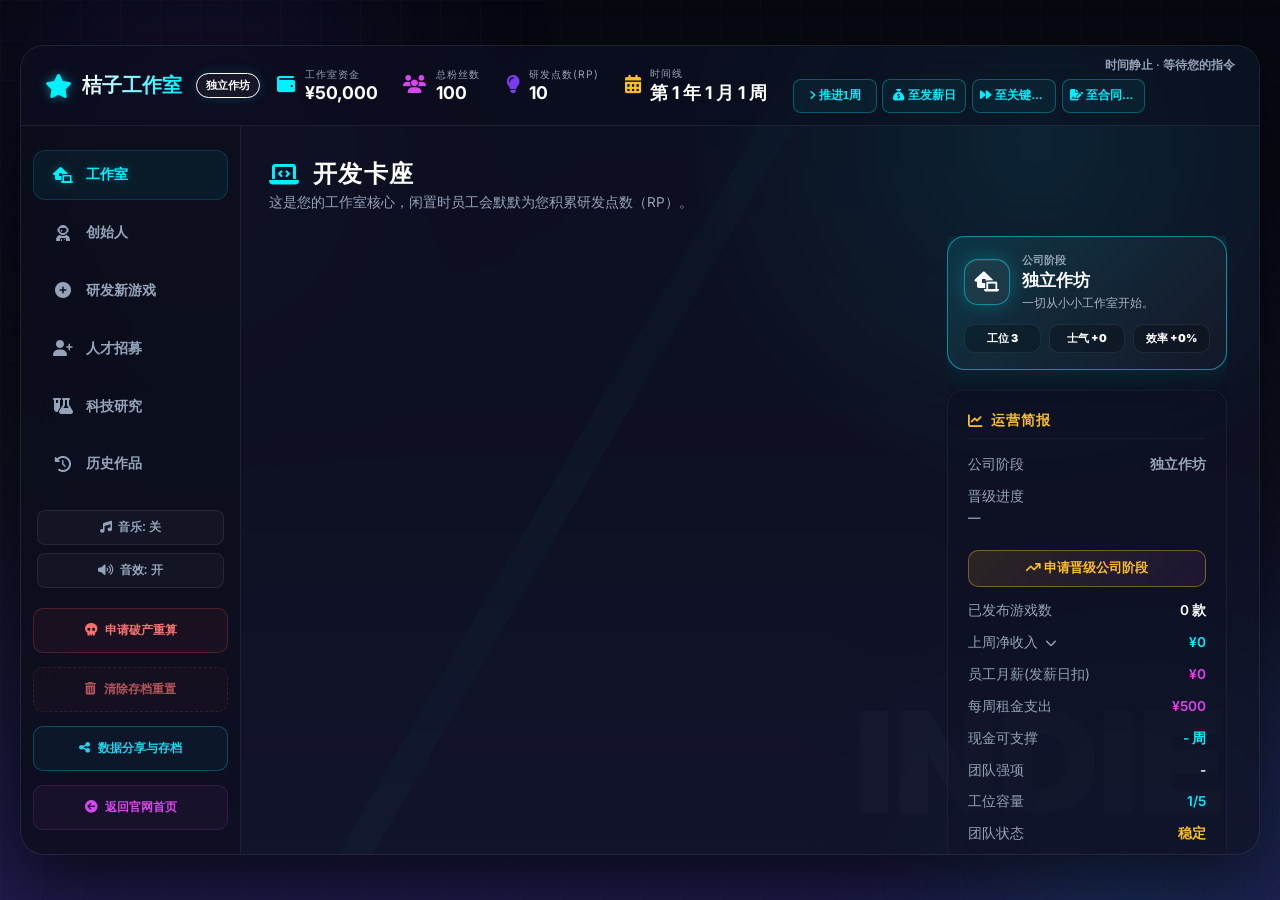
==== commit af3a131f: "完整版demo" ====
--- a/simulator.html
+++ b/simulator.html
@@ -14,7 +14,7 @@
     <link rel="preload" as="style" href="https://cdn.jsdelivr.net/npm/@fortawesome/fontawesome-free@6.4.0/css/all.min.css" onload="this.onload=null;this.rel='stylesheet'">
     <noscript><link rel="stylesheet" href="https://cdn.jsdelivr.net/npm/@fortawesome/fontawesome-free@6.4.0/css/all.min.css"></noscript>
     <link rel="stylesheet" href="assets/css/common.css">
-    <link rel="stylesheet" href="assets/css/simulator.css?v=12">
+    <link rel="stylesheet" href="assets/css/simulator.css?v=15">
 </head>
 <body>
 
@@ -408,12 +408,12 @@
                     </div>
 
                     <!-- 游戏列表 -->
-                    <div class="history-list" id="history-releases" style="display: flex;">
+                    <div class="history-view history-list active" id="history-releases">
                         <!-- 动态加载发布历史 -->
                     </div>
 
                     <!-- 编年史时间轴 -->
-                    <div id="history-chronicle" style="display: none; flex-direction: column; gap: 1.2rem; max-height: 480px; overflow-y: auto; padding: 0.8rem 0.5rem; border-left: 2px solid rgba(251, 191, 36, 0.25); margin-left: 10px;">
+                    <div class="history-view chronicle-list" id="history-chronicle">
                         <!-- 动态加载编年史 -->
                     </div>
                 </div>
@@ -851,7 +851,7 @@
     <script src="assets/js/simulator/release-reveal.js?v=11"></script>
     <script src="assets/js/simulator/team-research-events.js?v=10"></script>
     <script src="assets/js/simulator/interview.js?v=6"></script>
-    <script src="assets/js/simulator/views.js?v=11"></script>
-    <script src="assets/js/simulator/meta-systems.js?v=6"></script>
+    <script src="assets/js/simulator/views.js?v=15"></script>
+    <script src="assets/js/simulator/meta-systems.js?v=15"></script>
 </body>
 </html>
--- a/assets/css/simulator.css
+++ b/assets/css/simulator.css
@@ -99,20 +99,22 @@
 
         /* 头部状态条 (Top Info Bar) */
         .top-bar {
-            height: 80px;
+            min-height: 80px;
             border-bottom: 1px solid rgba(255, 255, 255, 0.08);
-            display: flex;
-            justify-content: space-between;
-            align-items: center;
-            padding: 0 2rem;
+            display: grid;
+            grid-template-columns: auto minmax(0, 1fr);
+            align-items: center;
+            gap: 1.1rem;
+            padding: 0.75rem 1.5rem;
             background: rgba(11, 13, 28, 0.5);
         }
 
         .studio-brand {
             display: flex;
             align-items: center;
-            gap: 0.75rem;
+            gap: 0.65rem;
             cursor: pointer;
+            min-width: 0;
         }
         .brand-icon {
             font-size: 1.5rem;
@@ -124,10 +126,11 @@
             font-family: var(--font-title);
             font-size: 1.25rem;
             font-weight: 900;
-            letter-spacing: 2px;
+            letter-spacing: 0;
             background: linear-gradient(90deg, #ffffff 0%, var(--accent-neon) 100%);
             -webkit-background-clip: text;
             -webkit-text-fill-color: transparent;
+            white-space: nowrap;
         }
         .top-stage-chip {
             display: inline-flex;
@@ -145,15 +148,19 @@
         }
 
         .stats-row {
-            display: flex;
-            gap: 2.5rem;
-            align-items: center;
+            display: grid;
+            grid-template-columns: repeat(4, max-content) minmax(360px, 1fr);
+            gap: clamp(0.9rem, 2vw, 2rem);
+            align-items: center;
+            justify-content: end;
+            min-width: 0;
         }
 
         .stat-item {
             display: flex;
             align-items: center;
             gap: 0.6rem;
+            min-width: 0;
         }
         .stat-icon {
             font-size: 1.15rem;
@@ -177,6 +184,7 @@
             font-family: var(--font-title);
             font-size: 1.1rem;
             font-weight: 700;
+            white-space: nowrap;
         }
         .speed-control {
             display: flex;
@@ -1533,59 +1541,93 @@
         }
 
         /* ── 3.5 历史发布面板 (History Releases) ── */
+        .history-view {
+            display: none !important;
+        }
+        .history-view.active.history-list {
+            display: grid !important;
+        }
+        .history-view.active.chronicle-list {
+            display: flex !important;
+        }
         .history-list {
-            display: flex;
-            flex-direction: column;
+            grid-template-columns: repeat(auto-fit, minmax(500px, 1fr));
             gap: 1rem;
+            align-items: stretch;
+        }
+        .chronicle-list {
+            flex-direction: column;
+            gap: 1.2rem;
+            max-height: 480px;
+            overflow-y: auto;
+            padding: 0.8rem 0.5rem;
+            border-left: 2px solid rgba(251, 191, 36, 0.25);
+            margin-left: 10px;
         }
 
         .history-item {
-            background: var(--card-bg);
-            border: 1px solid rgba(255,255,255,0.05);
+            position: relative;
+            overflow: hidden;
+            background:
+                linear-gradient(135deg, rgba(0,240,255,0.055), rgba(217,70,239,0.035)),
+                var(--card-bg);
+            border: 1px solid rgba(0,240,255,0.12);
+            border-radius: 14px;
+            padding: 1rem;
+            display: grid;
+            grid-template-columns: 156px repeat(3, minmax(0, 1fr));
+            grid-template-rows: auto auto;
+            align-items: center;
+            gap: 0.9rem 1rem;
+            transition: all 0.3s;
+        }
+        .history-item::before {
+            content: "";
+            position: absolute;
+            inset: 0;
+            background: linear-gradient(110deg, transparent 0 46%, rgba(0,240,255,0.055) 46% 48%, transparent 48% 100%);
+            pointer-events: none;
+        }
+        .history-cover-slot {
+            position: relative;
+            z-index: 1;
+            grid-row: 1 / span 2;
+        }
+        .history-cover-slot .project-cover {
+            min-height: 126px;
             border-radius: 12px;
-            padding: 0.9rem 1rem;
-            display: grid;
-            grid-template-columns: 110px minmax(160px, 1.4fr) 0.8fr 0.9fr 0.9fr 0.9fr;
-            align-items: center;
-            gap: 1rem;
-            transition: all 0.3s;
-        }
-        .history-cover-slot .project-cover {
-            min-height: 74px;
-            border-radius: 10px;
         }
         .history-cover-slot .project-cover-top {
             display: none;
         }
         .history-cover-slot .project-cover-mark {
-            font-size: 1.7rem;
+            font-size: 2.85rem;
         }
         .history-cover-slot .project-cover-bottom {
-            left: 0.48rem;
-            right: 0.48rem;
-            bottom: 0.42rem;
-        }
-        .history-cover-slot .project-cover-genre,
-        .history-cover-slot .project-cover-bottom span:last-child {
             display: none;
         }
-        .history-cover-slot .project-cover-bottom strong {
-            font-size: 0.68rem;
-        }
         .history-item:hover {
-            border-color: rgba(255, 255, 255, 0.1);
-            background: rgba(26, 31, 58, 0.7);
+            border-color: rgba(0,240,255,0.28);
+            transform: translateY(-2px);
+            box-shadow: 0 16px 36px rgba(0,0,0,0.22), 0 0 20px rgba(0,240,255,0.08);
         }
 
         .game-title-box {
+            position: relative;
+            z-index: 1;
+            grid-column: 2 / 4;
             display: flex;
             flex-direction: column;
             gap: 0.25rem;
+            min-width: 0;
         }
         .game-title {
-            font-weight: 700;
-            font-size: 1.05rem;
+            font-weight: 900;
+            font-size: 1.08rem;
             color: var(--text-primary);
+            overflow: hidden;
+            text-overflow: ellipsis;
+            white-space: nowrap;
         }
         .game-metadata {
             font-size: 0.75rem;
@@ -1593,27 +1635,51 @@
         }
 
         .game-rating-box {
+            position: relative;
+            z-index: 1;
+            justify-self: end;
+            grid-column: 4;
             display: flex;
             align-items: center;
             gap: 0.4rem;
             font-family: var(--font-title);
-            font-weight: 700;
+            font-weight: 900;
+            font-size: 1rem;
             color: var(--accent-yellow);
+            padding: 0.34rem 0.55rem;
+            border-radius: 999px;
+            background: rgba(251,191,36,0.08);
+            border: 1px solid rgba(251,191,36,0.22);
         }
 
         .history-stat-box {
-            display: flex;
-            flex-direction: column;
-        }
+            position: relative;
+            z-index: 1;
+            grid-row: 2;
+            display: flex;
+            flex-direction: column;
+            gap: 0.2rem;
+            min-width: 0;
+            padding: 0.58rem 0.65rem;
+            border-radius: 10px;
+            background: rgba(0,0,0,0.18);
+            border: 1px solid rgba(255,255,255,0.055);
+        }
+        .history-item > .history-stat-box:nth-of-type(4) { grid-column: 2; }
+        .history-item > .history-stat-box:nth-of-type(5) { grid-column: 3; }
+        .history-item > .history-stat-box:nth-of-type(6) { grid-column: 4; }
         .history-stat-lbl {
             font-size: 0.65rem;
             color: var(--text-secondary);
+            white-space: nowrap;
         }
         .history-stat-val {
             font-family: var(--font-title);
-            font-weight: 600;
+            font-weight: 900;
             font-size: 0.9rem;
-            margin-top: 0.15rem;
+            overflow: hidden;
+            text-overflow: ellipsis;
+            white-space: nowrap;
         }
 
         /* ==========================================================================
@@ -1975,12 +2041,12 @@
 
         /* ── 4.4 飘字特效 ── */
         .floating-point {
-            position: absolute;
+            position: fixed;
             font-family: var(--font-title);
             font-size: 0.9rem;
             font-weight: 800;
             pointer-events: none;
-            z-index: 100;
+            z-index: 5000;
             animation: float-up-fade 1.2s ease-out forwards;
         }
         .floating-point.code { color: var(--accent-neon); }
@@ -2088,15 +2154,22 @@
         @media (max-width: 768px) {
             .top-bar {
                 height: auto;
-                flex-direction: column;
+                grid-template-columns: 1fr;
                 padding: 1.25rem 1rem;
                 gap: 1rem;
             }
             .stats-row {
                 width: 100%;
-                justify-content: space-around;
-                gap: 1rem;
-                flex-wrap: wrap;
+                grid-template-columns: repeat(2, minmax(0, 1fr));
+                justify-content: stretch;
+                gap: 0.8rem;
+            }
+            .advance-control {
+                grid-column: 1 / -1;
+                align-items: stretch;
+            }
+            .advance-btns {
+                grid-template-columns: repeat(2, minmax(0, 1fr));
             }
             .speed-control {
                 border-left: none;
@@ -2105,7 +2178,6 @@
                 justify-content: center;
             }
             .stat-item {
-                flex: 1 1 40%;
                 justify-content: flex-start;
                 padding: 0.25rem 0.5rem;
             }
@@ -2169,14 +2241,20 @@
             .history-item {
                 grid-template-columns: 1fr;
                 gap: 0.85rem;
-                text-align: center;
-                padding: 1.5rem;
-            }
+                text-align: left;
+                padding: 1rem;
+            }
+            .history-cover-slot,
+            .game-title-box,
+            .game-rating-box,
             .history-stat-box {
-                flex-direction: row;
-                justify-content: space-between;
-                border-bottom: 1px solid rgba(255,255,255,0.03);
-                padding-bottom: 0.4rem;
+                grid-column: 1;
+            }
+            .history-cover-slot {
+                grid-row: auto;
+            }
+            .history-stat-box {
+                min-width: 0;
             }
             .history-stat-box:last-child {
                 border-bottom: none;
@@ -2700,24 +2778,39 @@
             align-items: flex-end;
             gap: 0.35rem;
             margin-left: auto;
+            min-width: 0;
+            width: 100%;
         }
         .advance-status {
             font-size: 0.72rem;
             color: var(--text-secondary);
             font-weight: 600;
-        }
-        .advance-btns { display: flex; gap: 0.4rem; flex-wrap: wrap; }
+            max-width: 100%;
+            overflow: hidden;
+            text-overflow: ellipsis;
+            white-space: nowrap;
+        }
+        .advance-btns {
+            width: 100%;
+            display: grid;
+            grid-template-columns: repeat(5, minmax(0, 1fr));
+            gap: 0.35rem;
+        }
         .advance-btn {
-            padding: 0.4rem 0.8rem;
+            min-width: 0;
+            min-height: 34px;
+            padding: 0.36rem 0.45rem;
             border-radius: 8px;
             border: 1px solid rgba(0,240,255,0.3);
             background: rgba(0,240,255,0.05);
             color: var(--accent-neon);
-            font-size: 0.78rem;
+            font-size: 0.72rem;
             font-weight: 700;
             cursor: pointer;
             transition: all 0.2s;
             white-space: nowrap;
+            overflow: hidden;
+            text-overflow: ellipsis;
         }
         .advance-btn:hover:not(:disabled) { background: rgba(0,240,255,0.15); box-shadow: 0 0 10px rgba(0,240,255,0.2); }
         .advance-btn:disabled { opacity: 0.4; cursor: not-allowed; }
@@ -3120,15 +3213,14 @@
                 min-height: 78px;
             }
             .history-item {
-                grid-template-columns: 86px minmax(0, 1fr);
-                align-items: start;
+                grid-template-columns: 1fr;
+                align-items: stretch;
             }
             .history-item .game-rating-box,
-            .history-item .history-stat-box {
-                grid-column: 2;
-            }
+            .history-item .history-stat-box,
             .history-cover-slot {
-                grid-row: span 5;
+                grid-column: 1;
+                grid-row: auto;
             }
             .candidate-detail-lines {
                 grid-template-columns: 1fr;
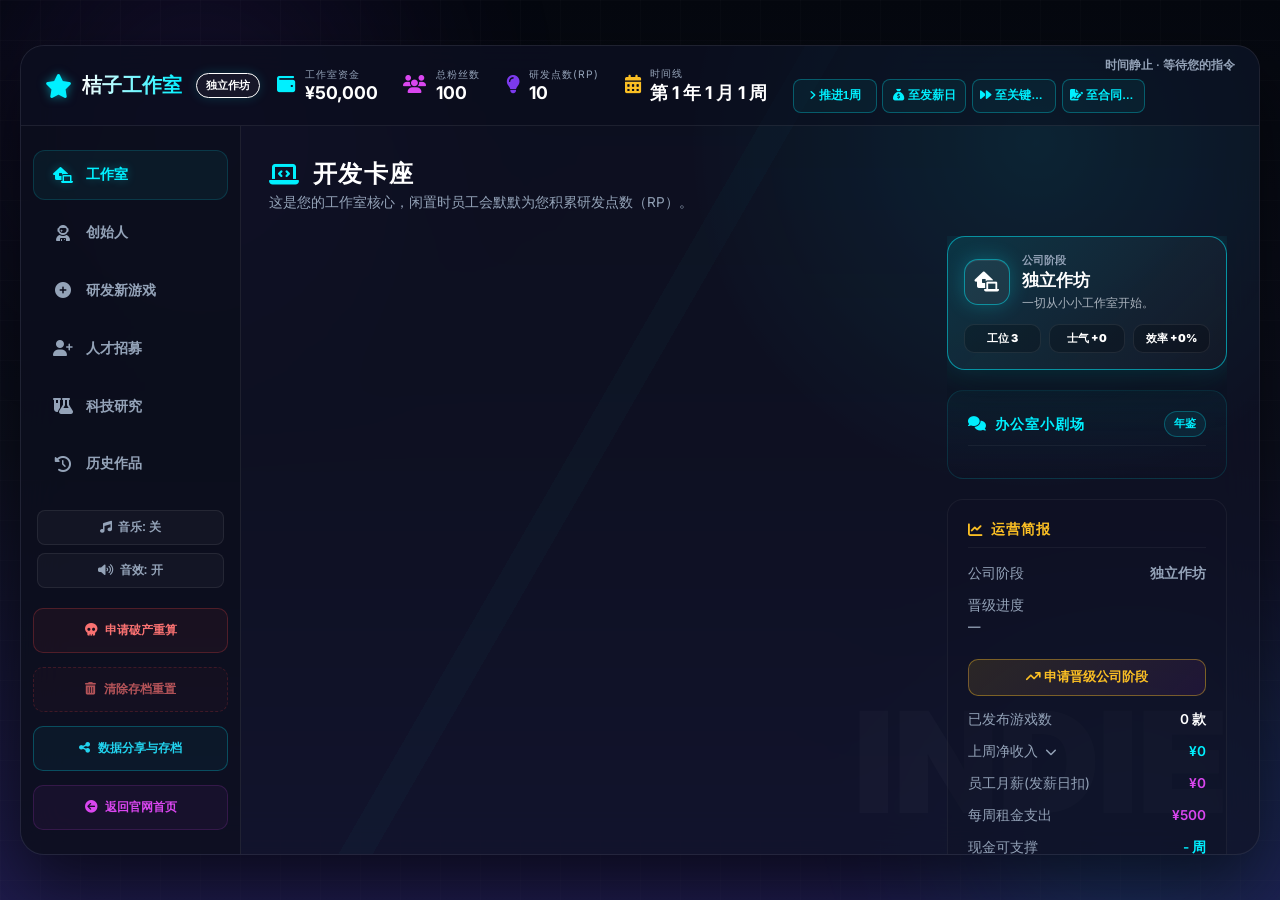
==== commit 4c252ac9: "员工模块优化" ====
--- a/simulator.html
+++ b/simulator.html
@@ -14,7 +14,7 @@
     <link rel="preload" as="style" href="https://cdn.jsdelivr.net/npm/@fortawesome/fontawesome-free@6.4.0/css/all.min.css" onload="this.onload=null;this.rel='stylesheet'">
     <noscript><link rel="stylesheet" href="https://cdn.jsdelivr.net/npm/@fortawesome/fontawesome-free@6.4.0/css/all.min.css"></noscript>
     <link rel="stylesheet" href="assets/css/common.css">
-    <link rel="stylesheet" href="assets/css/simulator.css?v=15">
+    <link rel="stylesheet" href="assets/css/simulator.css?v=18">
 </head>
 <body>
 
@@ -175,6 +175,13 @@
                                     <span id="stage-hero-eff">效率 +0%</span>
                                 </div>
                             </div>
+                            <div class="glass-box office-theater-box">
+                                <h3 class="aside-title office-theater-title" style="color: var(--accent-neon);">
+                                    <span><i class="fa-solid fa-comments"></i>办公室小剧场</span>
+                                    <button class="office-theater-share" onclick="copyTeamYearbook()">年鉴</button>
+                                </h3>
+                                <div class="office-theater-list" id="office-theater-list"></div>
+                            </div>
                             <div class="glass-box">
                                 <h3 class="aside-title"><i class="fa-solid fa-chart-line"></i>运营简报</h3>
                                 <div class="stat-list">
@@ -832,8 +839,9 @@
        ========================================================================== -->
     <script src="assets/js/data.js?v=7"></script>
     <script src="assets/js/data-events.js?v=6"></script>
+    <script src="assets/js/data-employee-events.js?v=1"></script>
     <script src="assets/js/simulator/ui-modals.js?v=6"></script>
-    <script src="assets/js/simulator/state.js?v=7"></script>
+    <script src="assets/js/simulator/state.js?v=9"></script>
     <script src="assets/js/simulator/stages.js?v=8"></script>
     <script src="assets/js/simulator/contracts.js?v=6"></script>
     <script src="assets/js/simulator/platform-rep.js?v=6"></script>
@@ -845,13 +853,19 @@
     <script src="assets/js/simulator/interview-calc.js?v=6"></script>
     <script src="assets/js/simulator/fx.js?v=6"></script>
     <script src="assets/js/simulator/project-visuals.js?v=11"></script>
-    <script src="assets/js/simulator/event-engine.js?v=6"></script>
-    <script src="assets/js/simulator/game-loop.js?v=10"></script>
-    <script src="assets/js/simulator/development.js?v=11"></script>
+    <script src="assets/js/simulator/event-engine.js?v=7"></script>
+    <script src="assets/js/simulator/employee-core.js?v=1"></script>
+    <script src="assets/js/simulator/employee-ecosystem.js?v=4"></script>
+    <script src="assets/js/simulator/employee-theater.js?v=1"></script>
+    <script src="assets/js/simulator/employee-dev-choices.js?v=1"></script>
+    <script src="assets/js/simulator/employee-stories.js?v=1"></script>
+    <script src="assets/js/simulator/employee-yearbook.js?v=1"></script>
+    <script src="assets/js/simulator/game-loop.js?v=12"></script>
+    <script src="assets/js/simulator/development.js?v=13"></script>
     <script src="assets/js/simulator/release-reveal.js?v=11"></script>
-    <script src="assets/js/simulator/team-research-events.js?v=10"></script>
+    <script src="assets/js/simulator/team-research-events.js?v=11"></script>
     <script src="assets/js/simulator/interview.js?v=6"></script>
-    <script src="assets/js/simulator/views.js?v=15"></script>
+    <script src="assets/js/simulator/views.js?v=17"></script>
     <script src="assets/js/simulator/meta-systems.js?v=15"></script>
 </body>
 </html>
--- a/assets/css/simulator.css
+++ b/assets/css/simulator.css
@@ -688,6 +688,15 @@
             border-color: rgba(248, 113, 113, 0.75);
             color: #f87171;
         }
+        .staff-action-btn.memory {
+            border-color: rgba(148, 163, 184, 0.28);
+            color: var(--text-secondary);
+            background: rgba(255,255,255,0.03);
+        }
+        .staff-action-btn.memory:hover {
+            border-color: rgba(0, 240, 255, 0.42);
+            color: var(--accent-neon);
+        }
         .staff-action-btn:disabled {
             opacity: 0.45;
             cursor: not-allowed;
@@ -718,6 +727,119 @@
             border-color: rgba(255,255,255,0.1);
             color: var(--text-secondary);
         }
+        .employee-memory-modal,
+        .employee-profile-modal {
+            display: flex;
+            flex-direction: column;
+            gap: 0.85rem;
+            text-align: left;
+        }
+        .employee-profile-hero {
+            display: grid;
+            grid-template-columns: minmax(0, 1fr) auto;
+            gap: 0.75rem;
+            align-items: center;
+            padding: 0.8rem;
+            border-radius: 10px;
+            border: 1px solid rgba(0, 240, 255, 0.14);
+            background: linear-gradient(135deg, rgba(0,240,255,0.08), rgba(124,58,237,0.08));
+        }
+        .employee-profile-hero > div {
+            min-width: 0;
+            display: flex;
+            flex-direction: column;
+            gap: 0.2rem;
+        }
+        .employee-profile-hero b {
+            color: #fff;
+            font-size: 1.05rem;
+            overflow: hidden;
+            text-overflow: ellipsis;
+            white-space: nowrap;
+        }
+        .employee-profile-hero span {
+            color: var(--text-secondary);
+            font-size: 0.78rem;
+        }
+        .employee-memory-head {
+            display: grid;
+            grid-template-columns: repeat(3, minmax(0, 1fr));
+            gap: 0.5rem;
+        }
+        .employee-memory-head span {
+            min-width: 0;
+            padding: 0.55rem 0.65rem;
+            border-radius: 8px;
+            border: 1px solid rgba(255,255,255,0.08);
+            background: rgba(255,255,255,0.04);
+            color: var(--text-primary);
+            font-size: 0.78rem;
+            overflow: hidden;
+            text-overflow: ellipsis;
+            white-space: nowrap;
+        }
+        .employee-profile-grid {
+            display: grid;
+            grid-template-columns: repeat(3, minmax(0, 1fr));
+            gap: 0.55rem;
+        }
+        .employee-profile-grid div {
+            min-width: 0;
+            padding: 0.65rem;
+            border-radius: 8px;
+            border: 1px solid rgba(255,255,255,0.07);
+            background: rgba(0,0,0,0.18);
+        }
+        .employee-profile-grid span {
+            display: block;
+            margin-bottom: 0.25rem;
+            color: var(--text-secondary);
+            font-size: 0.68rem;
+            font-weight: 800;
+        }
+        .employee-profile-grid b {
+            display: block;
+            color: var(--text-primary);
+            font-size: 0.85rem;
+            overflow: hidden;
+            text-overflow: ellipsis;
+            white-space: nowrap;
+        }
+        .employee-memory-list {
+            max-height: 320px;
+            overflow-y: auto;
+            display: flex;
+            flex-direction: column;
+            gap: 0.65rem;
+            padding-right: 0.25rem;
+        }
+        .memory-line {
+            padding: 0.7rem 0.8rem;
+            border-radius: 8px;
+            border: 1px solid rgba(0, 240, 255, 0.12);
+            background: rgba(0, 240, 255, 0.045);
+        }
+        .memory-line span {
+            display: block;
+            margin-bottom: 0.25rem;
+            color: var(--accent-neon);
+            font-size: 0.76rem;
+            font-weight: 800;
+        }
+        .memory-line p {
+            margin: 0;
+            color: var(--text-primary);
+            font-size: 0.86rem;
+            line-height: 1.55;
+        }
+        .memory-empty {
+            padding: 1rem;
+            border: 1px dashed rgba(255,255,255,0.15);
+            border-radius: 8px;
+            color: var(--text-secondary);
+            text-align: center;
+            font-size: 0.86rem;
+        }
         .muted-name {
             color: var(--text-secondary);
         }
@@ -765,6 +887,130 @@
             border-radius: 16px;
             padding: 1.25rem;
             min-width: 0;
+        }
+
+        .office-theater-box {
+            padding-bottom: 1rem;
+            border-color: rgba(0, 240, 255, 0.12);
+            background: linear-gradient(180deg, rgba(0, 240, 255, 0.045), rgba(15, 18, 36, 0.42));
+        }
+
+        .office-theater-title {
+            justify-content: space-between;
+            gap: 0.75rem;
+        }
+
+        .office-theater-title span {
+            display: inline-flex;
+            align-items: center;
+            gap: 0.5rem;
+            min-width: 0;
+        }
+
+        .office-theater-share {
+            flex: 0 0 auto;
+            min-height: 26px;
+            padding: 0.2rem 0.55rem;
+            border-radius: 999px;
+            border: 1px solid rgba(0, 240, 255, 0.28);
+            background: rgba(0, 240, 255, 0.07);
+            color: var(--accent-neon);
+            font-size: 0.68rem;
+            font-weight: 900;
+            cursor: pointer;
+        }
+
+        .office-theater-share:hover {
+            background: var(--accent-neon);
+            color: #061018;
+            box-shadow: 0 0 14px rgba(0, 240, 255, 0.22);
+        }
+
+        .office-theater-list {
+            display: flex;
+            flex-direction: column;
+            gap: 0.65rem;
+        }
+
+        .office-theater-row {
+            display: grid;
+            grid-template-columns: 34px minmax(0, 1fr);
+            gap: 0.65rem;
+            align-items: flex-start;
+            padding: 0.65rem;
+            border-radius: 10px;
+            border: 1px solid rgba(255,255,255,0.07);
+            background: rgba(0,0,0,0.18);
+            cursor: pointer;
+            transition: transform 0.18s, border-color 0.18s, background 0.18s;
+        }
+
+        .office-theater-row:hover {
+            transform: translateY(-1px);
+            border-color: rgba(0, 240, 255, 0.28);
+            background: rgba(0, 240, 255, 0.065);
+        }
+
+        .office-theater-row.good { border-color: rgba(0,240,255,0.15); }
+        .office-theater-row.warn { border-color: rgba(251,191,36,0.18); }
+        .office-theater-row.risk { border-color: rgba(251,113,133,0.22); }
+        .office-theater-row.debug { border-color: rgba(56,189,248,0.2); }
+        .office-theater-row.idea { border-color: rgba(124,58,237,0.24); }
+
+        .office-theater-icon {
+            width: 34px;
+            height: 34px;
+            border-radius: 10px;
+            display: flex;
+            align-items: center;
+            justify-content: center;
+            color: var(--accent-neon);
+            background: rgba(0, 240, 255, 0.08);
+            border: 1px solid rgba(0, 240, 255, 0.18);
+        }
+
+        .office-theater-copy {
+            min-width: 0;
+            display: flex;
+            flex-direction: column;
+            gap: 0.22rem;
+        }
+
+        .office-theater-name {
+            display: flex;
+            align-items: center;
+            justify-content: space-between;
+            gap: 0.45rem;
+            min-width: 0;
+            color: #fff;
+            font-size: 0.82rem;
+            font-weight: 900;
+        }
+
+        .office-theater-name span {
+            min-width: 0;
+            color: var(--text-secondary);
+            font-size: 0.68rem;
+            font-weight: 700;
+            overflow: hidden;
+            text-overflow: ellipsis;
+            white-space: nowrap;
+        }
+
+        .office-theater-copy p {
+            margin: 0;
+            color: var(--text-secondary);
+            font-size: 0.76rem;
+            line-height: 1.45;
+        }
+
+        .office-theater-empty {
+            padding: 0.8rem;
+            border-radius: 10px;
+            border: 1px dashed rgba(255,255,255,0.14);
+            color: var(--text-secondary);
+            font-size: 0.8rem;
+            text-align: center;
         }
 
         .aside-title {
@@ -1071,6 +1317,30 @@
             text-overflow: ellipsis;
             white-space: nowrap;
         }
+
+        .staff-live-status {
+            width: fit-content;
+            max-width: 100%;
+            display: inline-flex;
+            align-items: center;
+            gap: 0.35rem;
+            margin-top: 0.35rem;
+            padding: 0.22rem 0.5rem;
+            border: 1px solid rgba(148, 163, 184, 0.18);
+            border-radius: 999px;
+            background: rgba(15, 23, 42, 0.62);
+            color: var(--text-secondary);
+            font-size: 0.7rem;
+            line-height: 1.2;
+            white-space: nowrap;
+            overflow: hidden;
+            text-overflow: ellipsis;
+        }
+        .staff-live-status.good { color: var(--accent-neon); border-color: rgba(0,240,255,0.28); background: rgba(0,240,255,0.08); }
+        .staff-live-status.warn { color: var(--accent-yellow); border-color: rgba(251,191,36,0.28); background: rgba(251,191,36,0.08); }
+        .staff-live-status.risk { color: #fb7185; border-color: rgba(251,113,133,0.28); background: rgba(251,113,133,0.08); }
+        .staff-live-status.debug { color: #38bdf8; border-color: rgba(56,189,248,0.28); background: rgba(56,189,248,0.08); }
+        .staff-live-status.idea { color: var(--accent-purple); border-color: rgba(124,58,237,0.32); background: rgba(124,58,237,0.1); }
         .project-cover-bottom span:last-child {
             color: rgba(255,255,255,0.72);
             font-size: 0.66rem;
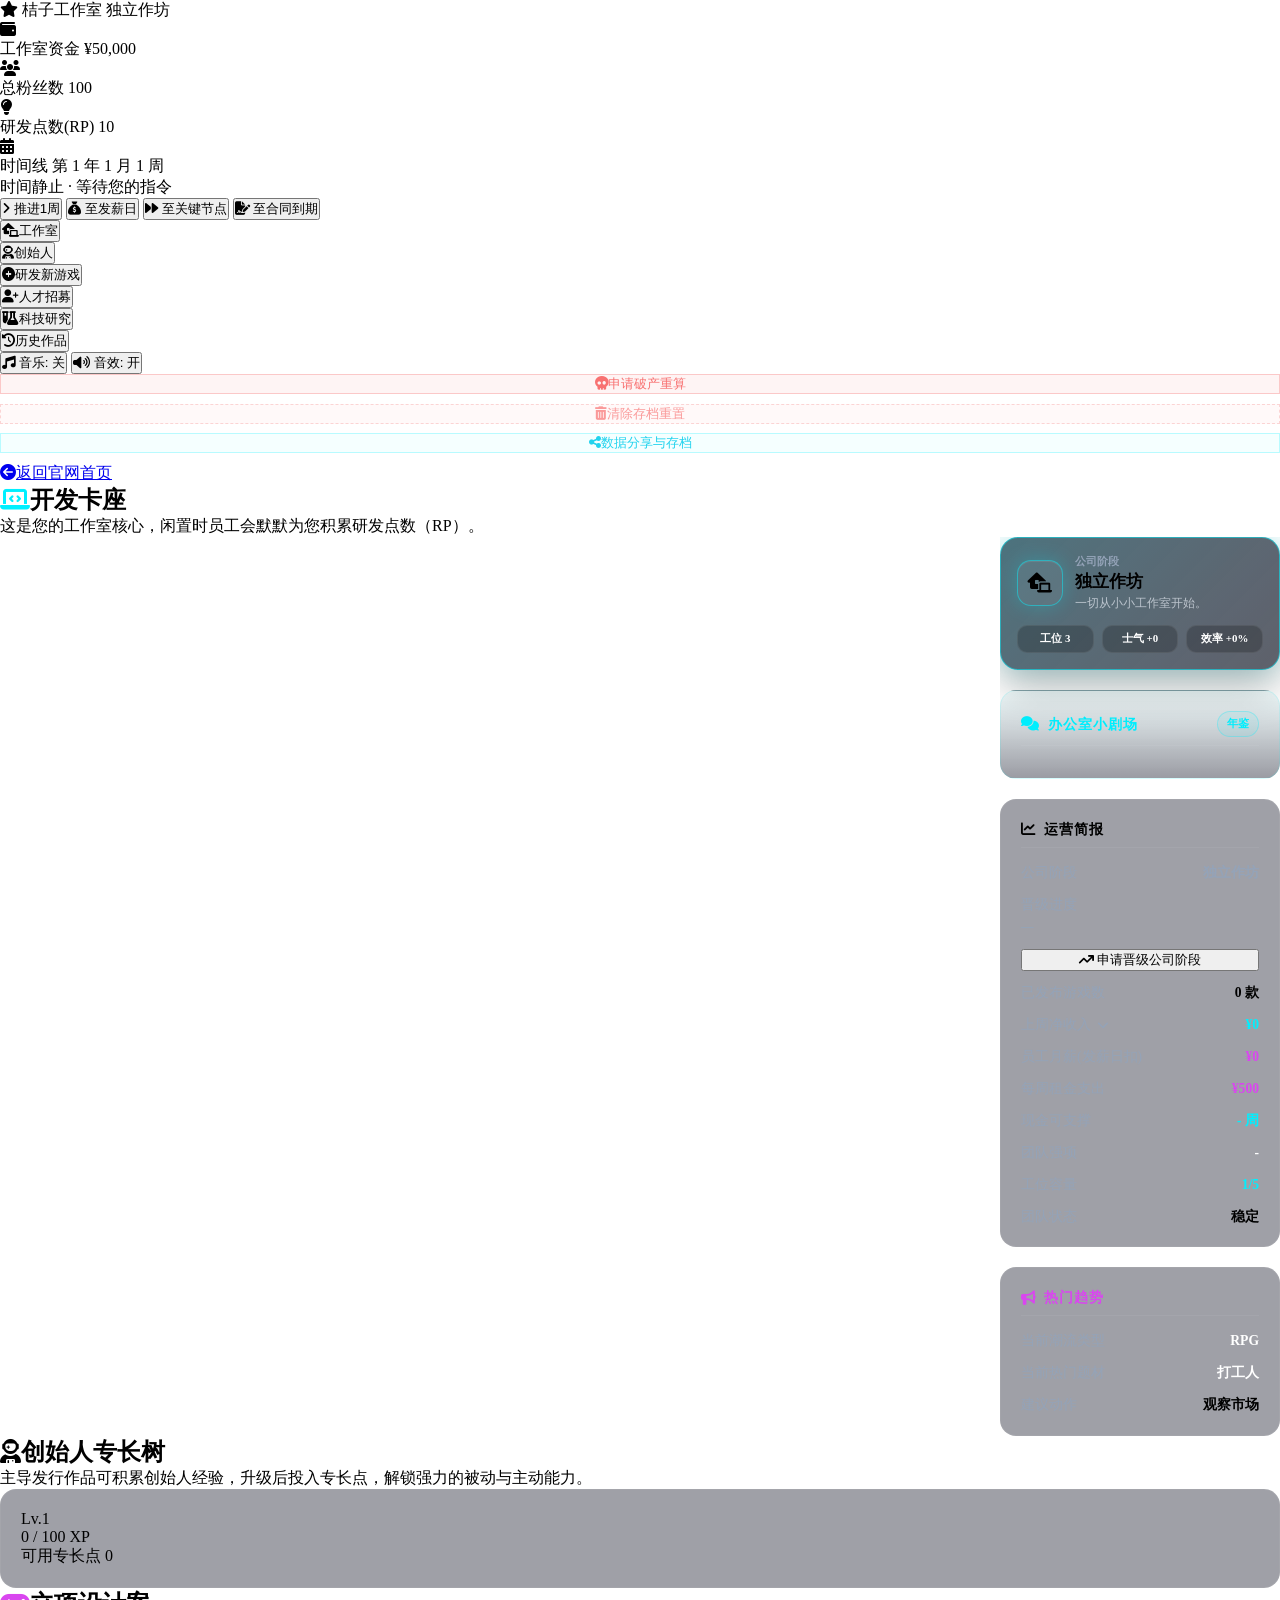
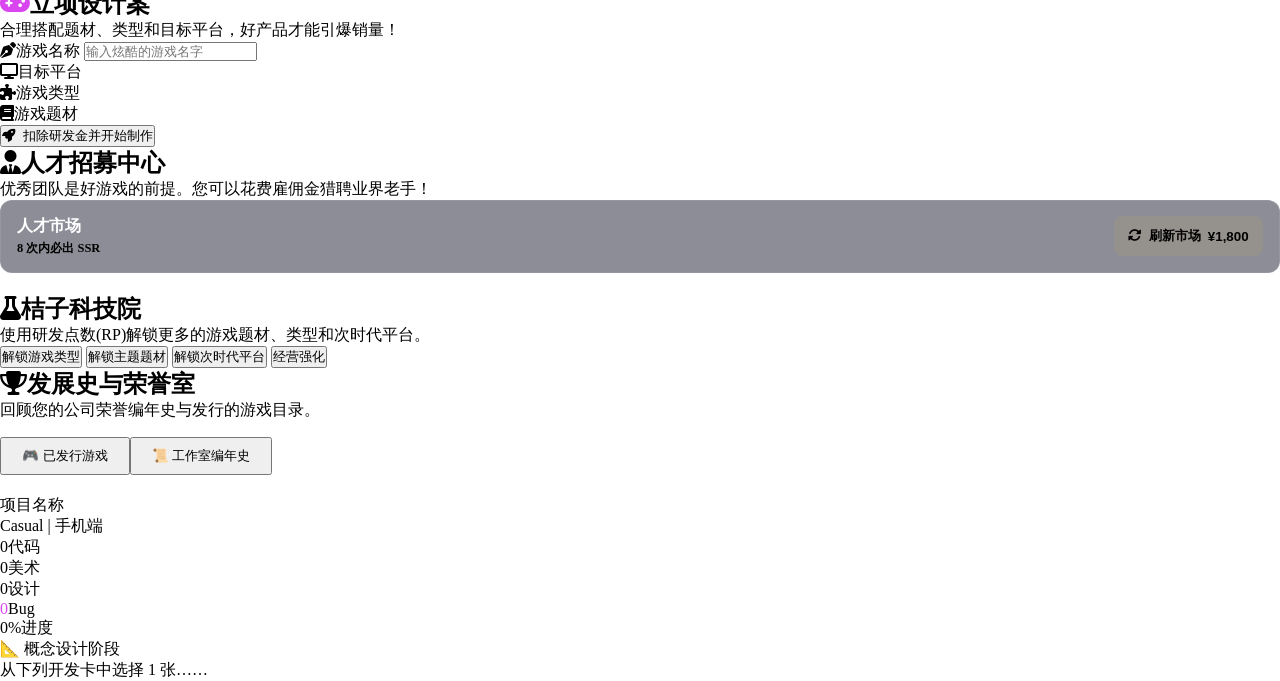
==== commit 1167c12c: "员工面试优化" ====
--- a/simulator.html
+++ b/simulator.html
@@ -14,7 +14,7 @@
     <link rel="preload" as="style" href="https://cdn.jsdelivr.net/npm/@fortawesome/fontawesome-free@6.4.0/css/all.min.css" onload="this.onload=null;this.rel='stylesheet'">
     <noscript><link rel="stylesheet" href="https://cdn.jsdelivr.net/npm/@fortawesome/fontawesome-free@6.4.0/css/all.min.css"></noscript>
     <link rel="stylesheet" href="assets/css/common.css">
-    <link rel="stylesheet" href="assets/css/simulator.css?v=18">
+    <link rel="stylesheet" href="assets/css/simulator.css?v=26">
 </head>
 <body>
 
@@ -463,384 +463,19 @@
         </div>
     </div>
 
-    <!-- 4.2 评测与结算模态框 -->
-    <div class="modal-overlay" id="review-modal">
-        <div class="review-card">
-            <h3 class="review-title" id="modal-title">新游评测简报</h3>
-            
-            <div class="rating-box">
-                <span class="rating-num" id="modal-rating">9.5</span>
-                <div class="rating-stars" id="modal-stars">
-                    <!-- 动态高亮星星 -->
-                </div>
-            </div>
-
-            <!-- 动态绘制 SVG 销量折线图 -->
-            <div class="chart-container" id="modal-chart-box"></div>
-
-            <div class="score-breakdown" id="modal-score-breakdown">
-                <!-- 动态渲染评分拆解 -->
-            </div>
-
-            <div class="review-list" id="modal-reviews">
-                <!-- 动态评论内容 -->
-            </div>
-
-            <button class="btn-modal-close" onclick="closeReviewModal()">
-                宣布推向市场并开启推广！
-            </button>
-        </div>
-    </div>
-
-    <!-- 4.3 随机事件模态框 -->
-    <div class="modal-overlay" id="event-modal">
-        <div class="event-card">
-            <h3 class="event-title" id="event-modal-title"><i class="fa-solid fa-circle-exclamation"></i>突发紧急事件</h3>
-            <p class="event-desc" id="event-modal-desc">事件描述</p>
-            <div class="event-choices" id="event-modal-choices">
-                <!-- 动态按钮选项 -->
-            </div>
-        </div>
-    </div>
-
-    <!-- 面试 / 谈薪 模态框 -->
-    <div class="modal-overlay" id="interview-modal">
-        <div class="event-card">
-            <h3 class="event-title" id="interview-title"><i class="fa-solid fa-user-tie"></i> 面试</h3>
-            <p class="event-desc" id="interview-desc">候选人台词</p>
-            <div class="event-choices" id="interview-choices"></div>
-        </div>
-    </div>
-
-    <!-- 候选人详情弹窗 -->
-    <div class="modal-overlay" id="candidate-detail-modal">
-        <div class="event-card candidate-detail-card">
-            <h3 class="event-title" id="candidate-detail-title"><i class="fa-solid fa-id-card"></i> 候选人详情</h3>
-            <div class="event-desc candidate-detail-body" id="candidate-detail-body"></div>
-            <div class="event-choices candidate-detail-actions">
-                <button class="choice-btn" id="candidate-detail-interview-btn">邀约面试</button>
-                <button class="choice-btn choice-muted" onclick="closeCandidateDetail()">关闭</button>
-            </div>
-        </div>
-    </div>
-
-    <!-- 发行评分揭晓全屏仪式 -->
-    <div class="modal-overlay reveal-overlay" id="reveal-overlay">
-        <div class="reveal-card">
-                <div class="reveal-eyebrow">EVALUATION · 评测揭晓</div>
-                <div id="reveal-cover" class="reveal-cover"></div>
-            <div class="reveal-title" id="reveal-title">《作品》</div>
-            <div class="reveal-factors" id="reveal-factors"></div>
-            <div class="reveal-final" id="reveal-final">
-                <div class="reveal-final-label">综合评分</div>
-                <div class="reveal-score" id="reveal-score">0.0</div>
-                <div class="reveal-bar"><div class="reveal-bar-fill" id="reveal-bar-fill"></div></div>
-                <div class="reveal-verdict" id="reveal-verdict"></div>
-            </div>
-            <div class="reveal-burst" id="reveal-burst"></div>
-            <button class="reveal-continue" id="reveal-continue">查看完整评测 →</button>
-        </div>
-    </div>
-
-    <!-- 4.4 发行商决策模态框 -->
-    <div class="modal-overlay" id="publisher-modal">
-        <div class="review-card" style="max-width: 750px;">
-            <h3 class="review-title" style="color: var(--accent-neon);"><i class="fa-solid fa-paper-plane"></i> 选择游戏发行渠道</h3>
-            <p class="panel-desc" style="text-align: center; margin-bottom: 1rem;">选择适合您当前游戏规模和财务状况的发行方式，直接影响后续的爆款概率和分成！</p>
-            
-            <div class="publisher-options" id="pub-options-list">
-                <div class="publisher-card selected" id="pub-card-self" onclick="selectPublisherOption('self')">
-                    <div class="pub-icon"><i class="fa-solid fa-user-shield"></i></div>
-                    <div class="pub-name">自主独立发行</div>
-                    <div class="pub-meta">
-                        <div><span class="pub-lbl">预付款</span><span class="pub-val accent">¥0</span></div>
-                        <div><span class="pub-lbl">平台分成</span><span class="pub-val">0% (保留100%)</span></div>
-                        <div><span class="pub-lbl">粉丝曝光</span><span class="pub-val accent-blue">1.0x (无加成)</span></div>
-                    </div>
-                    <p class="pub-desc">独立在各大应用商城上架，无需任何额外费用，但缺乏流量扶持。</p>
-                </div>
-                
-                <div class="publisher-card" id="pub-card-tiktok" onclick="selectPublisherOption('tiktok')">
-                    <div class="pub-icon" style="color: var(--accent-pink);"><i class="fa-brands fa-tiktok"></i></div>
-                    <div class="pub-name">抖音精选独占</div>
-                    <div class="pub-meta">
-                        <div><span class="pub-lbl">预付款</span><span class="pub-val accent" style="color: var(--accent-emerald);">+¥5,000</span></div>
-                        <div><span class="pub-lbl">平台分成</span><span class="pub-val">50% (抽取一半)</span></div>
-                        <div><span class="pub-lbl">粉丝曝光</span><span class="pub-val accent-blue">1.5x 流量推荐</span></div>
-                    </div>
-                    <p class="pub-desc">与抖音精选深度联运，瞬间获取大量推荐并获得补贴金，但分成折半。</p>
-                </div>
-                
-                <div class="publisher-card" id="pub-card-steam" onclick="selectPublisherOption('steam')">
-                    <div class="pub-icon" style="color: var(--accent-yellow);"><i class="fa-brands fa-steam"></i></div>
-                    <div class="pub-name">Steam 大厂联运</div>
-                    <div class="pub-meta">
-                        <div><span class="pub-lbl">预付款</span><span class="pub-val accent" style="color: var(--accent-pink);">-¥5,000</span></div>
-                        <div><span class="pub-lbl">平台分成</span><span class="pub-val">30% (抽取三成)</span></div>
-                        <div><span class="pub-lbl">粉丝曝光</span><span class="pub-val accent-blue">2.5x 爆发引流</span></div>
-                    </div>
-                    <p class="pub-desc">通过国际发行商上架，需垫付 ¥5,000 申请费，但可带来全球爆发性推广。</p>
-                </div>
-            </div>
-            
-            <button class="btn-modal-close" style="margin-top: 1.5rem; width: 100%;" onclick="confirmPublisherSelection()">
-                签署协议并正式推向市场！
-            </button>
-        </div>
-    </div>
-
-    <!-- 4.5 破产结算模态框 -->
-    <div class="modal-overlay" id="bankruptcy-modal">
-        <div class="review-card" style="max-width: 500px; text-align: center;">
-            <h3 class="review-title" style="color: var(--accent-pink);"><i class="fa-solid fa-skull-crossbones"></i> 工作室破产重组</h3>
-            
-            <div class="rating-box" style="margin: 1rem 0; background: rgba(217, 70, 239, 0.05); border-color: rgba(217, 70, 239, 0.2);">
-                <div class="rating-num" style="font-size: 2.2rem; color: var(--accent-pink);" id="settle-title">创业终结</div>
-                <div class="rating-stars" style="color: var(--text-secondary); font-size: 0.85rem;" id="settle-subtitle">
-                    桔子工作室由于债务赤字宣布破产倒闭
-                </div>
-            </div>
-
-            <div class="review-list" style="text-align: left; gap: 0.75rem;">
-                <div class="list-item" style="border-bottom: 1px solid rgba(255,255,255,0.02); padding-bottom: 0.5rem;">
-                    <span class="list-lbl">已发布游戏数</span>
-                    <span class="list-val" id="settle-games-count" style="color: #fff;">0 款</span>
-                </div>
-                <div class="list-item" style="border-bottom: 1px solid rgba(255,255,255,0.02); padding-bottom: 0.5rem;">
-                    <span class="list-lbl">历史最大粉丝群</span>
-                    <span class="list-val" id="settle-max-fans" style="color: var(--accent-neon);">0 名</span>
-                </div>
-                <div class="list-item" style="border-bottom: 1px solid rgba(255,255,255,0.02); padding-bottom: 0.5rem;">
-                    <span class="list-lbl">公司最终净资产</span>
-                    <span class="list-val" id="settle-final-funds" style="color: var(--accent-yellow);">¥0</span>
-                </div>
-                <div class="list-item" style="padding-top: 0.5rem; justify-content: center; background: rgba(0,240,255,0.04); border: 1px dashed rgba(0,240,255,0.2); border-radius: 8px; padding: 0.8rem; flex-direction: column; align-items: center; gap: 0.4rem;">
-                    <span class="list-lbl" style="font-weight: 700; color: var(--accent-neon);">🏆 获得多周目“桔子勋章”</span>
-                    <span class="list-val" id="settle-medals-gained" style="font-size: 1.5rem; font-family: var(--font-title); color: var(--accent-yellow);">+0 枚</span>
-                    <span style="font-size: 0.7rem; color: var(--text-secondary);">勋章已持久保存，可在新游戏开局前购买永久加成！</span>
-                </div>
-            </div>
-
-            <button class="btn-modal-close" style="margin-top: 1rem; width: 100%; background: linear-gradient(135deg, #d946ef 0%, #7c3aed 100%); box-shadow: 0 0 15px rgba(217,70,239,0.3);" onclick="goToMedalShop()">
-                进入下一世，开启多周目！
-            </button>
-        </div>
-    </div>
-
-    <!-- 4.6 桔子勋章特权商店模态框 -->
-    <div class="modal-overlay" id="medal-shop-modal">
-        <div class="review-card" style="max-width: 650px;">
-            <h3 class="review-title" style="color: var(--accent-yellow);"><i class="fa-solid fa-store"></i> 桔子勋章特权商店</h3>
-            <div style="display: flex; justify-content: space-between; align-items: center; background: rgba(251,191,36,0.05); border: 1px solid rgba(251,191,36,0.15); border-radius: 10px; padding: 0.75rem 1rem;">
-                <span style="font-size: 0.88rem; color: var(--text-secondary);"><i class="fa-solid fa-award"></i> 当前拥有勋章数：</span>
-                <span id="shop-owned-medals" style="font-family: var(--font-title); font-size: 1.25rem; font-weight: 900; color: var(--accent-yellow);">0 枚</span>
-            </div>
-            
-            <p class="panel-desc" style="text-align: center; margin-bottom: 0.5rem;">购买强力传承特权，直接加成下一局初始属性（开局购买，单局内永久生效）</p>
-            
-            <div class="review-list" style="gap: 0.85rem;">
-                <!-- 特权一 -->
-                <div class="list-item" style="flex-direction: row; justify-content: space-between; align-items: center; background: rgba(255,255,255,0.02); border: 1px solid rgba(255,255,255,0.05); border-radius: 12px; padding: 1rem; cursor: pointer; transition: all 0.3s;" id="perk-row-funds" onclick="togglePerkSelection('fundsBoost', 1)">
-                    <div style="display: flex; align-items: center; gap: 1rem; flex: 1;">
-                        <div style="font-size: 1.8rem; color: var(--accent-neon); width: 40px; text-align: center;"><i class="fa-solid fa-sack-dollar"></i></div>
-                        <div style="display: flex; flex-direction: column; gap: 0.25rem; text-align: left;">
-                            <span style="font-weight: 700; color: #fff; font-size: 0.95rem;">天使轮注资 (初始资金提升)</span>
-                            <span style="font-size: 0.75rem; color: var(--text-secondary);">开局资金提升至 ¥60,000（额外赠送 ¥25,000）</span>
-                        </div>
-                    </div>
-                    <div style="text-align: right; display: flex; flex-direction: column; align-items: flex-end; gap: 0.3rem;">
-                        <span style="font-family: var(--font-title); font-size: 0.85rem; color: var(--accent-yellow); font-weight: 700;">1 勋章</span>
-                        <span class="btn-research" id="perk-badge-funds" style="padding: 0.2rem 0.6rem; font-size: 0.7rem; border-color: rgba(255,255,255,0.2); color: var(--text-secondary); pointer-events: none;">未选中</span>
-                    </div>
-                </div>
-
-                <!-- 特权二 -->
-                <div class="list-item" style="flex-direction: row; justify-content: space-between; align-items: center; background: rgba(255,255,255,0.02); border: 1px solid rgba(255,255,255,0.05); border-radius: 12px; padding: 1rem; cursor: pointer; transition: all 0.3s;" id="perk-row-rogue" onclick="togglePerkSelection('roguelikeUnlocked', 2)">
-                    <div style="display: flex; align-items: center; gap: 1rem; flex: 1;">
-                        <div style="font-size: 1.8rem; color: var(--accent-pink); width: 40px; text-align: center;"><i class="fa-solid fa-skull"></i></div>
-                        <div style="display: flex; flex-direction: column; gap: 0.25rem; text-align: left;">
-                            <span style="font-weight: 700; color: #fff; font-size: 0.95rem;">技术传承 (初始解锁 Roguelike)</span>
-                            <span style="font-size: 0.75rem; color: var(--text-secondary);">无需研究，开局自动解锁高收益游戏类型：“动作地牢”</span>
-                        </div>
-                    </div>
-                    <div style="text-align: right; display: flex; flex-direction: column; align-items: flex-end; gap: 0.3rem;">
-                        <span style="font-family: var(--font-title); font-size: 0.85rem; color: var(--accent-yellow); font-weight: 700;">2 勋章</span>
-                        <span class="btn-research" id="perk-badge-rogue" style="padding: 0.2rem 0.6rem; font-size: 0.7rem; border-color: rgba(255,255,255,0.2); color: var(--text-secondary); pointer-events: none;">未选中</span>
-                    </div>
-                </div>
-
-                <!-- 特权三 -->
-                <div class="list-item" style="flex-direction: row; justify-content: space-between; align-items: center; background: rgba(255,255,255,0.02); border: 1px solid rgba(255,255,255,0.05); border-radius: 12px; padding: 1rem; cursor: pointer; transition: all 0.3s;" id="perk-row-fans" onclick="togglePerkSelection('fansGrowthBoost', 3)">
-                    <div style="display: flex; align-items: center; gap: 1rem; flex: 1;">
-                        <div style="font-size: 1.8rem; color: var(--accent-yellow); width: 40px; text-align: center;"><i class="fa-solid fa-tower-broadcast"></i></div>
-                        <div style="display: flex; flex-direction: column; gap: 0.25rem; text-align: left;">
-                            <span style="font-weight: 700; color: #fff; font-size: 0.95rem;">大厂光环 (粉丝自然回流)</span>
-                            <span style="font-size: 0.75rem; color: var(--text-secondary);">名气效应加成，游戏公司每天自然吸引 +5 名粉丝</span>
-                        </div>
-                    </div>
-                    <div style="text-align: right; display: flex; flex-direction: column; align-items: flex-end; gap: 0.3rem;">
-                        <span style="font-family: var(--font-title); font-size: 0.85rem; color: var(--accent-yellow); font-weight: 700;">3 勋章</span>
-                        <span class="btn-research" id="perk-badge-fans" style="padding: 0.2rem 0.6rem; font-size: 0.7rem; border-color: rgba(255,255,255,0.2); color: var(--text-secondary); pointer-events: none;">未选中</span>
-                    </div>
-                </div>
-            </div>
-            
-            <div style="display: flex; justify-content: space-between; align-items: center; margin-top: 0.5rem; font-size: 0.8rem; padding: 0 0.5rem;">
-                <span style="color: var(--text-secondary);">结算总扣除勋章：<span id="shop-total-cost" style="color: var(--accent-pink); font-family: var(--font-title); font-weight: 700;">0</span> 枚</span>
-                <span style="color: var(--text-secondary);">剩余：<span id="shop-remaining-medals" style="color: var(--accent-neon); font-family: var(--font-title); font-weight: 700;">0</span> 枚</span>
-            </div>
-
-            <button class="btn-modal-close" style="margin-top: 1rem; width: 100%; background: linear-gradient(135deg, #00f0ff 0%, #7c3aed 100%);" onclick="applyMedalShopPerksAndStart()">
-                签署协议，正式重组启程！
-            </button>
-        </div>
-    </div>
-
-    <!-- 6. 自定义高科技弹窗 (Custom Alert Overlay) -->
-    <div id="custom-alert-modal" class="custom-alert-overlay" role="alertdialog" aria-modal="true" aria-labelledby="custom-alert-title" aria-describedby="custom-alert-message">
-        <div class="custom-alert-card glass-card">
-            <div class="custom-alert-header">
-                <i class="fa-solid fa-bell custom-alert-icon info"></i>
-                <span id="custom-alert-title">系统提示</span>
-            </div>
-            <div class="custom-alert-body" id="custom-alert-message">
-                提示内容
-            </div>
-            <div class="custom-alert-footer">
-                <button class="custom-alert-btn" id="custom-alert-confirm-btn">确定</button>
-            </div>
-        </div>
-    </div>
-
-    <!-- 7. 自定义高科技确认弹窗 (Custom Confirm Overlay) -->
-    <div id="custom-confirm-modal" class="custom-alert-overlay" role="alertdialog" aria-modal="true" aria-labelledby="custom-confirm-title" aria-describedby="custom-confirm-message">
-        <div class="custom-alert-card glass-card">
-            <div class="custom-alert-header">
-                <i class="fa-solid fa-circle-question custom-alert-icon info"></i>
-                <span id="custom-confirm-title">系统确认</span>
-            </div>
-            <div class="custom-alert-body" id="custom-confirm-message">
-                确认内容
-            </div>
-            <div class="custom-alert-footer" style="gap: 1rem;">
-                <button class="custom-alert-btn" id="custom-confirm-cancel-btn" style="background: rgba(255,255,255,0.06); border: 1px solid rgba(255,255,255,0.15); color: var(--text-secondary); box-shadow: none;">取消</button>
-                <button class="custom-alert-btn" id="custom-confirm-ok-btn">确定</button>
-            </div>
-        </div>
-    </div>
-
-    <!-- 8. 数据分享与存档弹窗 (Custom Share & Save Overlay) -->
-    <div id="share-modal" class="modal-overlay">
-        <div class="event-card glass-card" style="max-width: 520px; border-color: rgba(0, 240, 255, 0.3); box-shadow: 0 25px 50px rgba(0,0,0,0.7), 0 0 25px rgba(0,240,255,0.15);">
-            <h3 class="event-title" style="color: var(--accent-neon);"><i class="fa-solid fa-share-nodes"></i> 数据分享与存档</h3>
-            
-            <!-- Tab 切换 -->
-            <div class="research-tabs" style="margin-bottom: 0.5rem; display: flex; flex-wrap: nowrap; overflow-x: auto;">
-                <button class="tab-link active" id="tab-share-achievement" style="flex-shrink: 0;" onclick="switchShareTab('achievement')">🏆 成就分享</button>
-                <button class="tab-link" id="tab-share-save" style="flex-shrink: 0;" onclick="switchShareTab('save')">💾 存档传输</button>
-            </div>
-            
-            <!-- 成就分享面板 -->
-            <div id="share-panel-achievement" class="share-tab-content">
-                <p class="event-desc" style="font-size: 0.88rem; margin-bottom: 0.8rem;">您可以复制下方的专属【工作室成就卡片】，分享给您的好友：</p>
-                <div style="background: rgba(0,0,0,0.3); border: 1px solid rgba(255,255,255,0.06); border-radius: 12px; padding: 1rem; font-size: 0.9rem; line-height: 1.6; color: var(--text-primary); text-align: left; min-height: 100px; white-space: pre-wrap; margin-bottom: 1.25rem;" id="share-achievement-text">
-                    正在读取当前进度...
-                </div>
-                <button class="btn-modal-close" style="width: 100%;" onclick="copyAchievementCard()">
-                    一键复制成就卡片
-                </button>
-            </div>
-            
-            <!-- 存档传输面板 -->
-            <div id="share-panel-save" class="share-tab-content" style="display: none;">
-                <p class="event-desc" style="font-size: 0.85rem; margin-bottom: 0.8rem; line-height: 1.4;">
-                    <strong>导出</strong>：生成您当前的 Base64 编码存档码以实现数据跨设备传输；<br>
-                    <strong>导入</strong>：粘贴存档码即可覆盖本地数据并自动载入新进度。
-                </p>
-                
-                <div style="display: flex; flex-direction: column; gap: 0.8rem; margin-bottom: 1.25rem;">
-                    <!-- 导出 -->
-                    <div>
-                        <span style="font-size: 0.8rem; color: var(--accent-neon); font-weight: 700; display: block; margin-bottom: 0.4rem;">【导出】当前设备存档码：</span>
-                        <div style="display: flex; gap: 0.5rem;">
-                            <textarea id="share-export-code" readonly style="flex: 1; height: 50px; background: rgba(0,0,0,0.4); border: 1px solid rgba(255,255,255,0.1); border-radius: 8px; color: var(--text-secondary); font-family: monospace; font-size: 0.75rem; padding: 0.4rem; resize: none; outline: none; word-break: break-all;"></textarea>
-                            <button class="btn-research" style="height: 50px; padding: 0 1rem; font-size: 0.85rem;" onclick="copyExportSaveCode()">复制</button>
-                        </div>
-                    </div>
-                    
-                    <!-- 导入 -->
-                    <div>
-                        <span style="font-size: 0.8rem; color: var(--accent-pink); font-weight: 700; display: block; margin-bottom: 0.4rem;">【导入】输入外部存档码：</span>
-                        <div style="display: flex; gap: 0.5rem;">
-                            <textarea id="share-import-code" placeholder="请在此处粘贴导出的存档码..." style="flex: 1; height: 50px; background: rgba(0,0,0,0.4); border: 1px solid rgba(217,70,239,0.25); border-radius: 8px; color: #fff; font-family: monospace; font-size: 0.75rem; padding: 0.4rem; resize: none; outline: none; word-break: break-all;"></textarea>
-                            <button class="btn-research" style="height: 50px; padding: 0 1rem; font-size: 0.85rem; border-color: var(--accent-pink); color: var(--accent-pink);" onclick="importSaveCode()">导入</button>
-                        </div>
-                    </div>
-                </div>
-            </div>
-            
-            <button class="btn-modal-close" style="width: 100%; background: transparent; border: 1px solid rgba(255,255,255,0.15); color: var(--text-secondary); margin-top: 0.5rem;" onclick="closeShareModal()">
-                关闭窗口
-            </button>
-        </div>
-    </div>
-
-    <!-- 9. 员工职业专精选择弹窗 (Employee Specialization Overlay) -->
-    <div id="specialty-modal" class="modal-overlay">
-        <div class="event-card glass-card" style="max-width: 480px; border-color: var(--accent-neon); box-shadow: 0 25px 50px rgba(0,0,0,0.7), 0 0 25px rgba(0, 240, 255, 0.15);">
-            <h3 class="event-title" style="color: var(--accent-neon);"><i class="fa-solid fa-graduation-cap"></i> 职业专精选择</h3>
-            <p class="event-desc" id="specialty-modal-desc">为员工选择未来的晋升专精方向：</p>
-            
-            <div style="display: flex; flex-direction: column; gap: 1rem; margin-bottom: 1.25rem;" id="specialty-choices-container">
-                <!-- 两个专精选项卡片 -->
-            </div>
-            
-            <button class="btn-modal-close" style="width: 100%; background: transparent; border: 1px solid rgba(255,255,255,0.15); color: var(--text-secondary);" onclick="closeSpecialtyModal()">
-                考虑一下
-            </button>
-        </div>
-     </div>
-
-    <!-- 10. 创始人背景选择弹窗 -->
-    <div id="founder-modal" class="modal-overlay">
-        <div class="review-card" style="max-width: 760px;">
-            <h3 class="review-title" style="color: var(--accent-neon);"><i class="fa-solid fa-id-badge"></i> 选择你的创始人背景</h3>
-            <p class="panel-desc" style="text-align:center; margin-bottom:1rem;">你的出身将决定整个周目的玩法风格——选择后不可更改。</p>
-            <div class="founder-grid" id="founder-choices"></div>
-        </div>
-    </div>
-
-    <!-- 11. 开发卡结果弹窗 -->
-    <div id="card-result-modal" class="modal-overlay">
-        <div class="event-card">
-            <h3 class="event-title" id="card-result-title"><i class="fa-solid fa-book-open"></i> 开发手记</h3>
-            <p class="event-desc" id="card-result-desc">事件描述</p>
-            <div class="event-choices" id="card-result-choices"></div>
-        </div>
-    </div>
-
-    <!-- 12. 公司晋级评估弹窗 -->
-    <div id="stageup-modal" class="modal-overlay">
-        <div class="event-card glass-card" style="max-width: 480px; border-color: var(--accent-yellow); box-shadow: 0 25px 50px rgba(0,0,0,0.7), 0 0 25px rgba(251,191,36,0.18);">
-            <h3 class="event-title" id="stageup-modal-title" style="color: var(--accent-yellow);"><i class="fa-solid fa-arrow-trend-up"></i> 申请晋级</h3>
-            <div id="stageup-modal-body"><!-- 动态渲染条件 --></div>
-            <div style="display:flex; gap:0.8rem; margin-top:1rem;">
-                <button class="btn-modal-close" style="flex:1; background:transparent; border:1px solid rgba(255,255,255,0.15); color:var(--text-secondary);" onclick="closeStageUpModal()">关闭</button>
-                <button class="btn-modal-close" id="stageup-confirm-btn" style="flex:1;" onclick="confirmStageUp()">确认晋级</button>
-            </div>
-        </div>
-    </div>
-
-    <!-- 13. 公司晋级成功全屏特效 -->
-    <div id="stageup-fx"></div>
-
+    <!-- 4.2+ 运行期弹窗挂载点：具体模板由 ui-template-*.js 按职责注入 -->
+    <div id="modal-root"></div>
     <!-- ==========================================================================
        5. 游戏Tycoon引擎逻辑 (Simulator Engine Script)
        ========================================================================== -->
     <script src="assets/js/data.js?v=7"></script>
     <script src="assets/js/data-events.js?v=6"></script>
-    <script src="assets/js/data-employee-events.js?v=1"></script>
+    <script src="assets/js/data-employee-events.js?v=2"></script>
     <script src="assets/js/simulator/ui-modals.js?v=6"></script>
+    <script src="assets/js/simulator/ui-template-utils.js?v=1"></script>
+    <script src="assets/js/simulator/ui-template-flow-modals.js?v=1"></script>
+    <script src="assets/js/simulator/ui-template-system-modals.js?v=1"></script>
+    <script src="assets/js/simulator/ui-template-lifecycle-modals.js?v=1"></script>
     <script src="assets/js/simulator/state.js?v=9"></script>
     <script src="assets/js/simulator/stages.js?v=8"></script>
     <script src="assets/js/simulator/contracts.js?v=6"></script>
@@ -851,21 +486,25 @@
     <script src="assets/js/simulator/audio.js"></script>
     <script src="assets/js/simulator/boot.js?v=6"></script>
     <script src="assets/js/simulator/interview-calc.js?v=6"></script>
+    <script src="assets/js/simulator/interview-flair.js?v=3"></script>
     <script src="assets/js/simulator/fx.js?v=6"></script>
     <script src="assets/js/simulator/project-visuals.js?v=11"></script>
-    <script src="assets/js/simulator/event-engine.js?v=7"></script>
-    <script src="assets/js/simulator/employee-core.js?v=1"></script>
+    <script src="assets/js/simulator/event-engine.js?v=8"></script>
+    <script src="assets/js/simulator/employee-core.js?v=2"></script>
+    <script src="assets/js/simulator/employee-insights.js?v=1"></script>
+    <script src="assets/js/simulator/employee-detail-modal.js?v=1"></script>
     <script src="assets/js/simulator/employee-ecosystem.js?v=4"></script>
     <script src="assets/js/simulator/employee-theater.js?v=1"></script>
     <script src="assets/js/simulator/employee-dev-choices.js?v=1"></script>
-    <script src="assets/js/simulator/employee-stories.js?v=1"></script>
+    <script src="assets/js/simulator/employee-stories.js?v=2"></script>
     <script src="assets/js/simulator/employee-yearbook.js?v=1"></script>
     <script src="assets/js/simulator/game-loop.js?v=12"></script>
     <script src="assets/js/simulator/development.js?v=13"></script>
     <script src="assets/js/simulator/release-reveal.js?v=11"></script>
-    <script src="assets/js/simulator/team-research-events.js?v=11"></script>
-    <script src="assets/js/simulator/interview.js?v=6"></script>
-    <script src="assets/js/simulator/views.js?v=17"></script>
+    <script src="assets/js/simulator/team-research-events.js?v=13"></script>
+    <script src="assets/js/simulator/interview.js?v=8"></script>
+    <script src="assets/js/simulator/views.js?v=18"></script>
+    <script src="assets/js/simulator/office-desks-view.js?v=9"></script>
     <script src="assets/js/simulator/meta-systems.js?v=15"></script>
 </body>
 </html>
--- a/assets/css/simulator.css
+++ b/assets/css/simulator.css
@@ -1,3850 +1,34 @@
+/* Simulator styles entrypoint. Keep imports ordered because later modules intentionally override earlier shared rules. */
 
-        /* ==========================================================================
-           1. 设计系统与重置 (Design System & Reset)
-           ========================================================================== */
-        /* 页面专属令牌（共享令牌与 reset 见 common.css） */
-        :root {
-            --panel-bg: rgba(15, 18, 36, 0.75);
-            --card-bg: rgba(26, 31, 58, 0.55);
-            --card-border: rgba(0, 240, 255, 0.15);
-            --card-border-hover: rgba(0, 240, 255, 0.4);
-            --accent-yellow: #fbbf24;    /* 策划黄/金 */
-            --accent-purple: #7c3aed;    /* 科技/研发紫 */
-            --accent-emerald: #10b981;   /* Bug测试绿 */
-        }
+/* design tokens, background, shell layout */
+@import url("./simulator/00-foundation.css?v=1");
 
-        body {
-            font-family: var(--font-body);
-            background: linear-gradient(180deg, #05080f 0%, #0c0f1d 50%, #1e1b4b 100%) fixed;
-            color: var(--text-primary);
-            min-height: 100vh;
-            overflow-x: hidden;
-            display: flex;
-            justify-content: center;
-            align-items: center;
-        }
+/* office overview and desks */
+@import url("./simulator/10-office.css?v=3");
 
-        /* 氛围背景 */
-        .bg-grid {
-            position: fixed;
-            top: 0; left: 0; width: 100vw; height: 100vh;
-            background-image: 
-                linear-gradient(rgba(255, 255, 255, 0.015) 1px, transparent 1px),
-                linear-gradient(90deg, rgba(255, 255, 255, 0.015) 1px, transparent 1px);
-            background-size: 40px 40px;
-            pointer-events: none;
-            z-index: -4;
-        }
+/* new game development setup */
+@import url("./simulator/20-development.css?v=1");
 
-        .bg-nebula {
-            position: fixed;
-            border-radius: 50%;
-            filter: blur(80px);
-            pointer-events: none;
-            z-index: -3;
-            opacity: 0.15;
-            animation: nebula-float 25s ease-in-out infinite alternate;
-        }
-        .nebula-1 {
-            width: 600px; height: 600px;
-            top: -200px; left: -100px;
-            background: radial-gradient(circle, var(--accent-purple) 0%, transparent 70%);
-        }
-        .nebula-2 {
-            width: 500px; height: 500px;
-            bottom: -150px; right: -100px;
-            background: radial-gradient(circle, var(--accent-neon) 0%, transparent 70%);
-        }
+/* staff hiring and detail modal */
+@import url("./simulator/30-hiring.css?v=3");
 
-        @keyframes nebula-float {
-            0% { transform: translate(0, 0) scale(1); }
-            100% { transform: translate(60px, 40px) scale(1.15); }
-        }
+/* research tree */
+@import url("./simulator/40-research.css?v=1");
 
-        /* ==========================================================================
-           2. 主面板布局 (Dashboard Layout)
-           ========================================================================== */
-        .dashboard-container {
-            width: 100%;
-            max-width: 1360px;
-            height: 90vh;
-            min-height: 680px;
-            background: var(--panel-bg);
-            backdrop-filter: blur(20px);
-            border: 1px solid rgba(255, 255, 255, 0.08);
-            border-radius: 24px;
-            box-shadow: 0 30px 70px rgba(0, 0, 0, 0.6);
-            display: flex;
-            flex-direction: column;
-            overflow: hidden;
-            position: relative;
-            margin: 20px;
-        }
-        .dashboard-container::before {
-            content: "";
-            position: absolute;
-            inset: 0;
-            pointer-events: none;
-            opacity: 0.55;
-            background:
-                linear-gradient(120deg, transparent 0 46%, var(--stage-panel, rgba(0,240,255,0.035)) 46% 48%, transparent 48% 100%),
-                radial-gradient(circle at 82% 12%, var(--stage-glow, rgba(0,240,255,0.16)), transparent 28%);
-            mix-blend-mode: screen;
-            z-index: 0;
-        }
-        .dashboard-container > * {
-            position: relative;
-            z-index: 1;
-        }
+/* history and released games */
+@import url("./simulator/50-history.css?v=1");
 
-        /* 头部状态条 (Top Info Bar) */
-        .top-bar {
-            min-height: 80px;
-            border-bottom: 1px solid rgba(255, 255, 255, 0.08);
-            display: grid;
-            grid-template-columns: auto minmax(0, 1fr);
-            align-items: center;
-            gap: 1.1rem;
-            padding: 0.75rem 1.5rem;
-            background: rgba(11, 13, 28, 0.5);
-        }
+/* modals, events, effects, responsive rules */
+@import url("./simulator/60-modals-effects-responsive.css?v=1");
 
-        .studio-brand {
-            display: flex;
-            align-items: center;
-            gap: 0.65rem;
-            cursor: pointer;
-            min-width: 0;
-        }
-        .brand-icon {
-            font-size: 1.5rem;
-            color: var(--accent-neon);
-            text-shadow: 0 0 10px rgba(0, 240, 255, 0.5);
-            animation: spin-slow 10s linear infinite;
-        }
-        .brand-name {
-            font-family: var(--font-title);
-            font-size: 1.25rem;
-            font-weight: 900;
-            letter-spacing: 0;
-            background: linear-gradient(90deg, #ffffff 0%, var(--accent-neon) 100%);
-            -webkit-background-clip: text;
-            -webkit-text-fill-color: transparent;
-            white-space: nowrap;
-        }
-        .top-stage-chip {
-            display: inline-flex;
-            align-items: center;
-            gap: 0.35rem;
-            margin-left: 0.2rem;
-            padding: 0.22rem 0.55rem;
-            border-radius: 999px;
-            border: 1px solid currentColor;
-            background: rgba(255,255,255,0.045);
-            font-size: 0.68rem;
-            font-weight: 900;
-            white-space: nowrap;
-            box-shadow: 0 0 12px var(--stage-glow, rgba(0,240,255,0.16));
-        }
+/* development board and project flow */
+@import url("./simulator/70-development-board.css?v=1");
 
-        .stats-row {
-            display: grid;
-            grid-template-columns: repeat(4, max-content) minmax(360px, 1fr);
-            gap: clamp(0.9rem, 2vw, 2rem);
-            align-items: center;
-            justify-content: end;
-            min-width: 0;
-        }
+/* company stage visuals and promotion */
+@import url("./simulator/80-company-stage.css?v=1");
 
-        .stat-item {
-            display: flex;
-            align-items: center;
-            gap: 0.6rem;
-            min-width: 0;
-        }
-        .stat-icon {
-            font-size: 1.15rem;
-        }
-        .stat-icon.money { color: var(--accent-neon); }
-        .stat-icon.fans { color: var(--accent-pink); }
-        .stat-icon.tech { color: var(--accent-purple); }
-        .stat-icon.date { color: var(--accent-yellow); }
+/* auxiliary projects, reputation, founder talents */
+@import url("./simulator/90-systems-panels.css?v=1");
 
-        .stat-details {
-            display: flex;
-            flex-direction: column;
-        }
-        .stat-label {
-            font-size: 0.65rem;
-            color: var(--text-secondary);
-            text-transform: uppercase;
-            letter-spacing: 1px;
-        }
-        .stat-val {
-            font-family: var(--font-title);
-            font-size: 1.1rem;
-            font-weight: 700;
-            white-space: nowrap;
-        }
-        .speed-control {
-            display: flex;
-            gap: 0.35rem;
-            margin-left: 0.5rem;
-            padding-left: 1rem;
-            border-left: 1px solid rgba(255, 255, 255, 0.08);
-        }
-        .speed-btn {
-            padding: 0.35rem 0.65rem;
-            border-radius: 8px;
-            border: 1px solid rgba(255, 255, 255, 0.1);
-            background: rgba(0, 0, 0, 0.2);
-            color: var(--text-secondary);
-            font-family: var(--font-title);
-            font-size: 0.72rem;
-            font-weight: 700;
-            cursor: pointer;
-            transition: all 0.25s;
-            display: flex;
-            align-items: center;
-            gap: 0.3rem;
-            white-space: nowrap;
-        }
-        .speed-btn:hover {
-            color: var(--text-primary);
-            border-color: rgba(255, 255, 255, 0.2);
-        }
-        .speed-btn.active {
-            color: var(--accent-neon);
-            border-color: var(--accent-neon);
-            background: rgba(0, 240, 255, 0.08);
-            box-shadow: 0 0 10px rgba(0, 240, 255, 0.15);
-        }
-
-        /* 核心内容区 */
-        .workspace {
-            display: flex;
-            flex: 1;
-            overflow: hidden;
-        }
-
-        /* 左侧边导航栏 (Sidebar Navigation) */
-        .sidebar {
-            width: 220px;
-            border-right: 1px solid rgba(255, 255, 255, 0.08);
-            background: rgba(8, 10, 22, 0.4);
-            padding: 1.5rem 0.75rem;
-            display: flex;
-            flex-direction: column;
-            justify-content: space-between;
-        }
-
-        .nav-menu {
-            display: flex;
-            flex-direction: column;
-            gap: 0.5rem;
-            list-style: none;
-        }
-
-        .nav-item button {
-            width: 100%;
-            padding: 0.9rem 1.2rem;
-            border-radius: 12px;
-            border: 1px solid transparent;
-            background: transparent;
-            color: var(--text-secondary);
-            font-family: var(--font-body);
-            font-size: 0.9rem;
-            font-weight: 600;
-            text-align: left;
-            display: flex;
-            align-items: center;
-            gap: 0.8rem;
-            cursor: pointer;
-            transition: all 0.3s ease;
-        }
-
-        .nav-item button i {
-            font-size: 1rem;
-            width: 20px;
-            text-align: center;
-            transition: transform 0.3s;
-        }
-
-        .nav-item button:hover {
-            color: var(--text-primary);
-            background: rgba(255, 255, 255, 0.02);
-            border-color: rgba(255, 255, 255, 0.05);
-        }
-
-        .nav-item button:hover i {
-            transform: scale(1.15);
-        }
-
-        .nav-item.active button {
-            color: var(--accent-neon);
-            background: rgba(0, 240, 255, 0.05);
-            border-color: rgba(0, 240, 255, 0.15);
-            text-shadow: 0 0 10px rgba(0, 240, 255, 0.3);
-        }
-
-        .nav-footer-btn {
-            padding: 0.8rem 1rem;
-            border-radius: 10px;
-            background: rgba(217, 70, 239, 0.05);
-            border: 1px solid rgba(217, 70, 239, 0.15);
-            color: var(--accent-pink);
-            font-size: 0.78rem;
-            font-weight: 600;
-            text-decoration: none;
-            text-align: center;
-            display: flex;
-            align-items: center;
-            justify-content: center;
-            gap: 0.5rem;
-            cursor: pointer;
-            transition: all 0.3s;
-        }
-        .nav-footer-btn:hover {
-            background: rgba(217, 70, 239, 0.15);
-            box-shadow: 0 0 15px rgba(217, 70, 239, 0.2);
-            transform: translateY(-2px);
-        }
-
-        /* 主视口区域 */
-        .content-viewport {
-            flex: 1;
-            padding: 2rem 2rem 2rem 1.75rem;
-            overflow-y: auto;
-            overflow-x: hidden;
-            position: relative;
-            min-width: 0;
-        }
-        .content-viewport::before {
-            content: var(--stage-watermark, "INDIE");
-            position: fixed;
-            right: max(2rem, calc((100vw - 1360px) / 2 + 2rem));
-            bottom: 1.3rem;
-            color: rgba(255,255,255,0.024);
-            font-family: var(--font-title);
-            font-size: clamp(4rem, 11vw, 9rem);
-            font-weight: 900;
-            letter-spacing: 0;
-            line-height: 1;
-            pointer-events: none;
-            z-index: 0;
-        }
-        .content-viewport > * {
-            position: relative;
-            z-index: 1;
-        }
-
-        /* 隐藏所有的视口页面 */
-        .screen-panel {
-            display: none;
-            height: 100%;
-            animation: fade-in 0.4s ease;
-        }
-
-        .screen-panel.active {
-            display: flex;
-            flex-direction: column;
-        }
-
-        @keyframes fade-in {
-            from { opacity: 0; transform: translateY(10px); }
-            to { opacity: 1; transform: translateY(0); }
-        }
-
-        /* 通用标题设计 */
-        .panel-header {
-            margin-bottom: 1.5rem;
-        }
-        .panel-title {
-            font-family: var(--font-title);
-            font-size: 1.5rem;
-            font-weight: 800;
-            letter-spacing: 1.5px;
-            display: flex;
-            align-items: center;
-            gap: 0.75rem;
-        }
-        .panel-desc {
-            font-size: 0.85rem;
-            color: var(--text-secondary);
-            margin-top: 0.25rem;
-        }
-
-        /* ==========================================================================
-           3. 模块页面细节 (Module Screens)
-           ========================================================================== */
-        
-        /* ── 3.1 办公室总览 (Office Panel) ── */
-        .office-grid {
-            display: grid;
-            grid-template-columns: 1fr minmax(240px, 280px);
-            gap: 1.25rem;
-            flex: 1;
-            align-items: start;
-            min-width: 0;
-        }
-        .stage-hero {
-            --stage-color: var(--accent-neon);
-            position: relative;
-            display: flex;
-            flex-direction: column;
-            gap: 0.8rem;
-            padding: 1rem;
-            border-radius: 18px;
-            border: 1px solid color-mix(in srgb, var(--stage-color), transparent 48%);
-            background:
-                linear-gradient(135deg, color-mix(in srgb, var(--stage-color), transparent 84%), rgba(255,255,255,0.035)),
-                rgba(10, 14, 30, 0.68);
-            box-shadow: 0 18px 40px rgba(0,0,0,0.28), 0 0 28px color-mix(in srgb, var(--stage-color), transparent 78%);
-            overflow: hidden;
-            min-width: 0;
-        }
-        .stage-hero-main {
-            display: grid;
-            grid-template-columns: auto minmax(0, 1fr);
-            gap: 0.75rem;
-            align-items: center;
-            min-width: 0;
-        }
-        .stage-hero::before {
-            content: "";
-            position: absolute;
-            inset: 0;
-            background: linear-gradient(90deg, transparent, color-mix(in srgb, var(--stage-color), transparent 78%), transparent);
-            transform: translateX(-120%);
-            opacity: 0;
-            pointer-events: none;
-        }
-        .stage-hero.upgraded::before { animation: stageHeroSweep 1.35s ease-out; }
-        @keyframes stageHeroSweep {
-            0% { transform: translateX(-120%); opacity: 0; }
-            35% { opacity: 1; }
-            100% { transform: translateX(120%); opacity: 0; }
-        }
-        .stage-hero-icon {
-            width: 46px;
-            height: 46px;
-            border-radius: 14px;
-            display: flex;
-            align-items: center;
-            justify-content: center;
-            font-size: 1.25rem;
-            background: rgba(255,255,255,0.055);
-            border: 1px solid color-mix(in srgb, var(--stage-color), transparent 52%);
-            box-shadow: inset 0 1px 0 rgba(255,255,255,0.08), 0 0 20px color-mix(in srgb, var(--stage-color), transparent 76%);
-        }
-        .stage-hero-kicker {
-            display: block;
-            color: var(--text-secondary);
-            font-size: 0.7rem;
-            font-weight: 800;
-            margin-bottom: 0.15rem;
-        }
-        .stage-hero-name {
-            font-family: var(--font-title);
-            font-size: 1.05rem;
-            font-weight: 900;
-            line-height: 1.2;
-        }
-        .stage-hero-desc {
-            margin: 0.2rem 0 0;
-            color: rgba(226,232,240,0.72);
-            font-size: 0.76rem;
-            line-height: 1.45;
-        }
-        .stage-hero-perks {
-            display: grid;
-            grid-template-columns: repeat(3, minmax(0, 1fr));
-            gap: 0.5rem;
-        }
-        .stage-hero-perks span {
-            padding: 0.38rem 0.35rem;
-            border-radius: 10px;
-            background: rgba(0,0,0,0.22);
-            border: 1px solid rgba(255,255,255,0.08);
-            color: #fff;
-            font-size: 0.68rem;
-            font-weight: 900;
-            text-align: center;
-            white-space: nowrap;
-        }
-
-        /* 员工开发卡座 */
-        .desks-section {
-            display: flex;
-            flex-direction: column;
-            gap: 1rem;
-            min-width: 0;
-        }
-
-        .desk-card {
-            background: var(--card-bg);
-            border: 1px solid var(--card-border);
-            border-radius: 16px;
-            padding: 1.1rem 1.25rem;
-            display: grid;
-            grid-template-columns: minmax(160px, 1.4fr) minmax(100px, 0.7fr) minmax(120px, 0.85fr) minmax(140px, 160px);
-            grid-template-areas: "profile skills condition actions";
-            align-items: center;
-            column-gap: 0.85rem;
-            row-gap: 0.9rem;
-            position: relative;
-            overflow: clip;
-            transition: all 0.3s;
-            min-height: 110px;
-            min-width: 0;
-        }
-        .desk-card:hover {
-            border-color: var(--card-border-hover);
-            box-shadow: 0 0 20px rgba(0, 240, 255, 0.08);
-        }
-
-        .staff-avatar-box {
-            grid-area: profile;
-            display: flex;
-            align-items: center;
-            gap: 1rem;
-            min-width: 0;
-        }
-        .staff-avatar {
-            width: 50px; height: 50px;
-            flex: 0 0 50px;
-            border-radius: 50%;
-            background: rgba(255, 255, 255, 0.05);
-            border: 2px solid var(--accent-neon);
-            display: flex;
-            align-items: center;
-            justify-content: center;
-            font-size: 1.5rem;
-            position: relative;
-        }
-        .staff-avatar.programmer { border-color: var(--accent-neon); color: var(--accent-neon); }
-        .staff-avatar.artist { border-color: var(--accent-pink); color: var(--accent-pink); }
-        .staff-avatar.designer { border-color: var(--accent-yellow); color: var(--accent-yellow); }
-
-        .staff-role-badge {
-            position: absolute;
-            bottom: -5px; right: -5px;
-            width: 20px; height: 20px;
-            border-radius: 50%;
-            background: #000;
-            display: flex;
-            align-items: center;
-            justify-content: center;
-            font-size: 0.65rem;
-            border: 1px solid currentColor;
-        }
-
-        .staff-profile {
-            display: flex;
-            flex-direction: column;
-            min-width: 0;
-            max-width: 100%;
-        }
-        .staff-name-row {
-            display: flex;
-            align-items: center;
-            gap: 0.35rem;
-            min-width: 0;
-        }
-        .staff-name {
-            font-weight: 700;
-            font-size: 1.05rem;
-            max-width: 100%;
-            overflow: hidden;
-            text-overflow: ellipsis;
-            white-space: nowrap;
-        }
-        .specialty-tag {
-            flex: 0 1 auto;
-            max-width: 86px;
-            overflow: hidden;
-            text-overflow: ellipsis;
-            white-space: nowrap;
-            display: inline-block;
-            padding: 0.1rem 0.35rem;
-            border-radius: 4px;
-            border: 1px solid currentColor;
-            font-size: 0.7rem;
-            font-weight: 800;
-        }
-        .desk-rarity-badge {
-            flex: 0 0 auto;
-            border: 1px solid currentColor;
-            border-radius: 999px;
-            padding: 0.08rem 0.38rem;
-            font-family: var(--font-title);
-            font-size: 0.65rem;
-            font-weight: 900;
-            letter-spacing: 0.5px;
-            background: rgba(0,0,0,0.25);
-            text-shadow: 0 0 6px currentColor;
-        }
-        .staff-level {
-            font-family: var(--font-title);
-            font-size: 0.75rem;
-            color: var(--text-secondary);
-            margin-top: 0.15rem;
-            overflow: hidden;
-            text-overflow: ellipsis;
-            white-space: nowrap;
-        }
-
-        .staff-skills {
-            grid-area: skills;
-            display: flex;
-            justify-content: center;
-            gap: 0.95rem;
-            min-width: 0;
-        }
-        .skill-stat {
-            display: flex;
-            flex-direction: column;
-            align-items: center;
-            width: 42px;
-        }
-        .skill-val {
-            font-family: var(--font-title);
-            font-size: 1.1rem;
-            font-weight: 700;
-        }
-        .skill-val.code { color: var(--accent-neon); }
-        .skill-val.art { color: var(--accent-pink); }
-        .skill-val.design { color: var(--accent-yellow); }
-        .skill-lbl {
-            font-size: 0.65rem;
-            color: var(--text-secondary);
-            margin-top: 0.15rem;
-        }
-
-        .staff-condition {
-            grid-area: condition;
-            display: flex;
-            flex-wrap: wrap;
-            gap: 0.35rem;
-            justify-content: center;
-            min-width: 0;
-        }
-        .condition-pill {
-            border: 1px solid rgba(255,255,255,0.08);
-            border-radius: 999px;
-            padding: 0.18rem 0.45rem;
-            font-size: 0.68rem;
-            font-weight: 700;
-            background: rgba(0,0,0,0.2);
-            color: var(--text-secondary);
-            white-space: nowrap;
-        }
-        .condition-pill.good { color: var(--accent-neon); border-color: rgba(0,240,255,0.25); }
-        .condition-pill.warn { color: var(--accent-yellow); border-color: rgba(251,191,36,0.25); }
-        .condition-pill.risk { color: var(--accent-pink); border-color: rgba(217,70,239,0.25); }
-
-        .staff-actions {
-            grid-area: actions;
-            width: 100%;
-            min-width: 0;
-            justify-self: stretch;
-            overflow: hidden;
-        }
-        .staff-action-row {
-            display: grid;
-            grid-template-columns: 1fr 1fr;
-            gap: 0.45rem;
-            width: 100%;
-        }
-        .staff-action-row.triple {
-            grid-template-columns: 1fr 0.85fr 0.85fr;
-        }
-        .staff-action-row.quad {
-            grid-template-columns: 1fr 1fr;
-        }
-        .staff-action-row.compact {
-            grid-template-columns: 1fr 1fr;
-            grid-auto-rows: minmax(38px, auto);
-        }
-        .staff-action-row.solo {
-            display: block;
-            margin-top: 0.45rem;
-        }
-        .staff-action-btn,
-        .staff-empty-action {
-            width: 100%;
-            min-width: 0;
-            padding-left: 0.4rem;
-            padding-right: 0.4rem;
-            white-space: normal;
-            line-height: 1.2;
-            min-height: 38px;
-            overflow-wrap: anywhere;
-            font-size: 0.72rem;
-        }
-        .staff-action-btn.train { border-color: var(--accent-yellow); color: var(--accent-yellow); }
-        .staff-action-btn.rest { border-color: var(--accent-neon); color: var(--accent-neon); }
-        .staff-action-btn.fire {
-            border-color: rgba(248, 113, 113, 0.75);
-            color: #f87171;
-        }
-        .staff-action-btn.memory {
-            border-color: rgba(148, 163, 184, 0.28);
-            color: var(--text-secondary);
-            background: rgba(255,255,255,0.03);
-        }
-        .staff-action-btn.memory:hover {
-            border-color: rgba(0, 240, 255, 0.42);
-            color: var(--accent-neon);
-        }
-        .staff-action-btn:disabled {
-            opacity: 0.45;
-            cursor: not-allowed;
-            filter: grayscale(0.3);
-        }
-        .staff-action-btn.specialize {
-            border-color: var(--accent-pink);
-            color: var(--accent-pink);
-            box-shadow: 0 0 8px rgba(217, 70, 239, 0.16);
-        }
-
-        .office-expand-card {
-            grid-template-columns: minmax(160px, 1.4fr) minmax(110px, 0.7fr) minmax(90px, 0.55fr) minmax(140px, 160px);
-            border-style: dashed;
-            border-color: rgba(251, 191, 36, 0.42);
-            background: rgba(251, 191, 36, 0.045);
-        }
-        .empty-desk-card {
-            grid-template-columns: minmax(160px, 1fr) minmax(140px, 160px);
-            grid-template-areas: "profile actions";
-            min-height: 96px;
-            opacity: 0.82;
-        }
-        .empty-desk-main {
-            opacity: 0.48;
-        }
-        .empty-avatar {
-            border-color: rgba(255,255,255,0.1);
-            color: var(--text-secondary);
-        }
-        .employee-memory-modal,
-        .employee-profile-modal {
-            display: flex;
-            flex-direction: column;
-            gap: 0.85rem;
-            text-align: left;
-        }
-        .employee-profile-hero {
-            display: grid;
-            grid-template-columns: minmax(0, 1fr) auto;
-            gap: 0.75rem;
-            align-items: center;
-            padding: 0.8rem;
-            border-radius: 10px;
-            border: 1px solid rgba(0, 240, 255, 0.14);
-            background: linear-gradient(135deg, rgba(0,240,255,0.08), rgba(124,58,237,0.08));
-        }
-        .employee-profile-hero > div {
-            min-width: 0;
-            display: flex;
-            flex-direction: column;
-            gap: 0.2rem;
-        }
-        .employee-profile-hero b {
-            color: #fff;
-            font-size: 1.05rem;
-            overflow: hidden;
-            text-overflow: ellipsis;
-            white-space: nowrap;
-        }
-        .employee-profile-hero span {
-            color: var(--text-secondary);
-            font-size: 0.78rem;
-        }
-        .employee-memory-head {
-            display: grid;
-            grid-template-columns: repeat(3, minmax(0, 1fr));
-            gap: 0.5rem;
-        }
-        .employee-memory-head span {
-            min-width: 0;
-            padding: 0.55rem 0.65rem;
-            border-radius: 8px;
-            border: 1px solid rgba(255,255,255,0.08);
-            background: rgba(255,255,255,0.04);
-            color: var(--text-primary);
-            font-size: 0.78rem;
-            overflow: hidden;
-            text-overflow: ellipsis;
-            white-space: nowrap;
-        }
-        .employee-profile-grid {
-            display: grid;
-            grid-template-columns: repeat(3, minmax(0, 1fr));
-            gap: 0.55rem;
-        }
-        .employee-profile-grid div {
-            min-width: 0;
-            padding: 0.65rem;
-            border-radius: 8px;
-            border: 1px solid rgba(255,255,255,0.07);
-            background: rgba(0,0,0,0.18);
-        }
-        .employee-profile-grid span {
-            display: block;
-            margin-bottom: 0.25rem;
-            color: var(--text-secondary);
-            font-size: 0.68rem;
-            font-weight: 800;
-        }
-        .employee-profile-grid b {
-            display: block;
-            color: var(--text-primary);
-            font-size: 0.85rem;
-            overflow: hidden;
-            text-overflow: ellipsis;
-            white-space: nowrap;
-        }
-        .employee-memory-list {
-            max-height: 320px;
-            overflow-y: auto;
-            display: flex;
-            flex-direction: column;
-            gap: 0.65rem;
-            padding-right: 0.25rem;
-        }
-        .memory-line {
-            padding: 0.7rem 0.8rem;
-            border-radius: 8px;
-            border: 1px solid rgba(0, 240, 255, 0.12);
-            background: rgba(0, 240, 255, 0.045);
-        }
-        .memory-line span {
-            display: block;
-            margin-bottom: 0.25rem;
-            color: var(--accent-neon);
-            font-size: 0.76rem;
-            font-weight: 800;
-        }
-        .memory-line p {
-            margin: 0;
-            color: var(--text-primary);
-            font-size: 0.86rem;
-            line-height: 1.55;
-        }
-        .memory-empty {
-            padding: 1rem;
-            border: 1px dashed rgba(255,255,255,0.15);
-            border-radius: 8px;
-            color: var(--text-secondary);
-            text-align: center;
-            font-size: 0.86rem;
-        }
-        .muted-name {
-            color: var(--text-secondary);
-        }
-        .empty-desk-action {
-            justify-self: end;
-        }
-        .expand-avatar,
-        .expand-cost {
-            border-color: var(--accent-yellow);
-            color: var(--accent-yellow);
-        }
-        .office-expand-card .desk-status-text:not(.expand-cost) {
-            grid-area: skills;
-        }
-        .office-expand-card .expand-cost {
-            grid-area: condition;
-        }
-
-        .desk-status-text {
-            min-width: 0;
-            font-size: 0.85rem;
-            color: var(--accent-neon);
-            font-weight: 600;
-            display: flex;
-            align-items: center;
-            gap: 0.4rem;
-            overflow: hidden;
-            text-overflow: ellipsis;
-            white-space: nowrap;
-        }
-        .desk-status-text.idle { color: var(--text-secondary); }
-
-        /* 办公室右侧状态 */
-        .office-aside {
-            display: flex;
-            flex-direction: column;
-            gap: 1.25rem;
-            min-width: 0;
-            overflow: hidden;
-        }
-
-        .glass-box {
-            background: rgba(15, 18, 36, 0.4);
-            border: 1px solid rgba(255, 255, 255, 0.05);
-            border-radius: 16px;
-            padding: 1.25rem;
-            min-width: 0;
-        }
-
-        .office-theater-box {
-            padding-bottom: 1rem;
-            border-color: rgba(0, 240, 255, 0.12);
-            background: linear-gradient(180deg, rgba(0, 240, 255, 0.045), rgba(15, 18, 36, 0.42));
-        }
-
-        .office-theater-title {
-            justify-content: space-between;
-            gap: 0.75rem;
-        }
-
-        .office-theater-title span {
-            display: inline-flex;
-            align-items: center;
-            gap: 0.5rem;
-            min-width: 0;
-        }
-
-        .office-theater-share {
-            flex: 0 0 auto;
-            min-height: 26px;
-            padding: 0.2rem 0.55rem;
-            border-radius: 999px;
-            border: 1px solid rgba(0, 240, 255, 0.28);
-            background: rgba(0, 240, 255, 0.07);
-            color: var(--accent-neon);
-            font-size: 0.68rem;
-            font-weight: 900;
-            cursor: pointer;
-        }
-
-        .office-theater-share:hover {
-            background: var(--accent-neon);
-            color: #061018;
-            box-shadow: 0 0 14px rgba(0, 240, 255, 0.22);
-        }
-
-        .office-theater-list {
-            display: flex;
-            flex-direction: column;
-            gap: 0.65rem;
-        }
-
-        .office-theater-row {
-            display: grid;
-            grid-template-columns: 34px minmax(0, 1fr);
-            gap: 0.65rem;
-            align-items: flex-start;
-            padding: 0.65rem;
-            border-radius: 10px;
-            border: 1px solid rgba(255,255,255,0.07);
-            background: rgba(0,0,0,0.18);
-            cursor: pointer;
-            transition: transform 0.18s, border-color 0.18s, background 0.18s;
-        }
-
-        .office-theater-row:hover {
-            transform: translateY(-1px);
-            border-color: rgba(0, 240, 255, 0.28);
-            background: rgba(0, 240, 255, 0.065);
-        }
-
-        .office-theater-row.good { border-color: rgba(0,240,255,0.15); }
-        .office-theater-row.warn { border-color: rgba(251,191,36,0.18); }
-        .office-theater-row.risk { border-color: rgba(251,113,133,0.22); }
-        .office-theater-row.debug { border-color: rgba(56,189,248,0.2); }
-        .office-theater-row.idea { border-color: rgba(124,58,237,0.24); }
-
-        .office-theater-icon {
-            width: 34px;
-            height: 34px;
-            border-radius: 10px;
-            display: flex;
-            align-items: center;
-            justify-content: center;
-            color: var(--accent-neon);
-            background: rgba(0, 240, 255, 0.08);
-            border: 1px solid rgba(0, 240, 255, 0.18);
-        }
-
-        .office-theater-copy {
-            min-width: 0;
-            display: flex;
-            flex-direction: column;
-            gap: 0.22rem;
-        }
-
-        .office-theater-name {
-            display: flex;
-            align-items: center;
-            justify-content: space-between;
-            gap: 0.45rem;
-            min-width: 0;
-            color: #fff;
-            font-size: 0.82rem;
-            font-weight: 900;
-        }
-
-        .office-theater-name span {
-            min-width: 0;
-            color: var(--text-secondary);
-            font-size: 0.68rem;
-            font-weight: 700;
-            overflow: hidden;
-            text-overflow: ellipsis;
-            white-space: nowrap;
-        }
-
-        .office-theater-copy p {
-            margin: 0;
-            color: var(--text-secondary);
-            font-size: 0.76rem;
-            line-height: 1.45;
-        }
-
-        .office-theater-empty {
-            padding: 0.8rem;
-            border-radius: 10px;
-            border: 1px dashed rgba(255,255,255,0.14);
-            color: var(--text-secondary);
-            font-size: 0.8rem;
-            text-align: center;
-        }
-
-        .aside-title {
-            font-family: var(--font-title);
-            font-size: 0.9rem;
-            font-weight: 800;
-            letter-spacing: 1px;
-            margin-bottom: 1rem;
-            color: var(--accent-yellow);
-            border-bottom: 1px solid rgba(255, 255, 255, 0.05);
-            padding-bottom: 0.5rem;
-            display: flex;
-            align-items: center;
-            gap: 0.5rem;
-        }
-
-        .stat-list {
-            display: flex;
-            flex-direction: column;
-            gap: 0.85rem;
-        }
-        .list-item {
-            display: flex;
-            justify-content: space-between;
-            align-items: flex-start;
-            font-size: 0.85rem;
-            gap: 0.85rem;
-            min-width: 0;
-        }
-        .list-lbl {
-            color: var(--text-secondary);
-            flex-shrink: 0;
-            white-space: nowrap;
-            line-height: 1.35;
-        }
-        .list-val {
-            font-weight: 600;
-            text-align: right;
-            min-width: 0;
-            line-height: 1.35;
-            overflow-wrap: anywhere;
-        }
-        .list-val.accent { color: var(--accent-neon); }
-        /* 晋级进度等长文本行：标签在上、数值整行换行显示 */
-        .list-item.stacked {
-            flex-direction: column;
-            align-items: stretch;
-            gap: 0.25rem;
-        }
-        .list-item.stacked .list-val {
-            text-align: left;
-        }
-        .weekly-bill-details {
-            display: none;
-            background: rgba(0,0,0,0.3);
-            border: 1px solid rgba(255,255,255,0.06);
-            border-radius: 8px;
-            padding: 0.65rem;
-            margin-bottom: 0.5rem;
-            flex-direction: column;
-            gap: 0.45rem;
-            font-size: 0.76rem;
-            color: var(--text-secondary);
-            text-align: left;
-            transition: all 0.2s;
-            min-width: 0;
-        }
-        .bill-row {
-            display: flex;
-            justify-content: space-between;
-            align-items: center;
-            gap: 0.75rem;
-            min-width: 0;
-        }
-        .bill-row span:first-child {
-            min-width: 0;
-            line-height: 1.35;
-        }
-        .bill-row span:last-child {
-            flex: 0 0 auto;
-            text-align: right;
-        }
-
-        /* ── 3.2 游戏开发面板 (Develop Panel) ── */
-        .dev-setup-panel {
-            background: var(--card-bg);
-            border: 1px solid var(--card-border);
-            border-radius: 20px;
-            padding: 2rem;
-            width: min(720px, 100%);
-            margin: 0 auto;
-            display: flex;
-            flex-direction: column;
-            gap: 1.5rem;
-        }
-
-        .form-group {
-            display: flex;
-            flex-direction: column;
-            gap: 0.5rem;
-        }
-        .form-label {
-            font-size: 0.85rem;
-            font-weight: 600;
-            color: var(--accent-neon);
-            display: flex;
-            align-items: center;
-            gap: 0.4rem;
-        }
-        .input-text {
-            background: rgba(0, 0, 0, 0.3);
-            border: 1px solid rgba(255, 255, 255, 0.1);
-            border-radius: 8px;
-            padding: 0.75rem 1rem;
-            color: #fff;
-            font-size: 0.95rem;
-            outline: none;
-            transition: all 0.3s;
-        }
-        .input-text::placeholder {
-            color: rgba(255, 255, 255, 0.35);
-        }
-        .input-text:focus {
-            border-color: var(--accent-neon);
-            box-shadow: 0 0 10px rgba(0, 240, 255, 0.15);
-        }
-
-        .option-grid {
-            display: grid;
-            grid-template-columns: repeat(2, minmax(0, 1fr));
-            gap: 0.75rem;
-        }
-
-        .select-btn {
-            width: 100%;
-            min-width: 0;
-            background: rgba(0, 0, 0, 0.2);
-            border: 1px solid rgba(255, 255, 255, 0.08);
-            border-radius: 10px;
-            padding: 0.8rem 1rem;
-            color: var(--text-secondary);
-            font-size: 0.88rem;
-            font-weight: 600;
-            cursor: pointer;
-            text-align: left;
-            transition: all 0.3s;
-            display: flex;
-            justify-content: space-between;
-            align-items: center;
-            gap: 1.5rem;
-        }
-        .select-btn span {
-            white-space: nowrap;
-            display: flex;
-            align-items: center;
-            gap: 0.5rem;
-            min-width: 0;
-            overflow: hidden;
-            text-overflow: ellipsis;
-        }
-        .select-btn .btn-cost {
-            flex: 0 0 auto;
-        }
-        .select-btn:hover {
-            border-color: rgba(255, 255, 255, 0.2);
-            color: #fff;
-        }
-        .select-btn.selected {
-            border-color: var(--accent-neon);
-            color: #fff;
-            background: rgba(0, 240, 255, 0.04);
-            box-shadow: inset 0 0 10px rgba(0, 240, 255, 0.05);
-        }
-        .btn-cost {
-            font-family: var(--font-title);
-            font-size: 0.75rem;
-            color: var(--accent-yellow);
-        }
-
-        .project-preview {
-            display: grid;
-            grid-template-columns: repeat(4, minmax(0, 1fr));
-            gap: 0.75rem;
-            background: rgba(0, 0, 0, 0.24);
-            border: 1px solid rgba(255, 255, 255, 0.06);
-            border-radius: 12px;
-            padding: 0.9rem;
-        }
-        .project-preview-visual {
-            grid-column: 1 / -1;
-        }
-        .project-cover {
-            position: relative;
-            min-height: 210px;
-            border-radius: 14px;
-            overflow: hidden;
-            isolation: isolate;
-            background:
-                radial-gradient(circle at 70% 18%, color-mix(in srgb, var(--cover-b), transparent 22%), transparent 27%),
-                linear-gradient(135deg, color-mix(in srgb, var(--cover-a), #000 18%), color-mix(in srgb, var(--cover-b), #000 34%)),
-                var(--cover-bg);
-            border: 1px solid color-mix(in srgb, var(--cover-a), transparent 42%);
-            box-shadow: 0 18px 38px rgba(0,0,0,0.35), 0 0 24px color-mix(in srgb, var(--cover-a), transparent 82%);
-        }
-        .project-cover.compact {
-            min-height: 126px;
-            border-radius: 12px;
-        }
-        .project-cover-grid {
-            position: absolute;
-            inset: 0;
-            background-image:
-                linear-gradient(rgba(255,255,255,0.09) 1px, transparent 1px),
-                linear-gradient(90deg, rgba(255,255,255,0.08) 1px, transparent 1px);
-            background-size: 18px 18px;
-            mask-image: linear-gradient(180deg, rgba(0,0,0,0.72), transparent 86%);
-            opacity: 0.38;
-            z-index: -1;
-        }
-        .project-cover::before {
-            content: "";
-            position: absolute;
-            width: 160px;
-            height: 160px;
-            right: -44px;
-            top: -48px;
-            border-radius: 50%;
-            border: 28px solid rgba(255,255,255,0.12);
-        }
-        .project-cover::after {
-            content: "";
-            position: absolute;
-            inset: auto 0 0;
-            height: 54%;
-            background: linear-gradient(180deg, transparent, rgba(0,0,0,0.62));
-            pointer-events: none;
-        }
-        .project-cover-top,
-        .project-cover-bottom,
-        .project-cover-mark {
-            position: absolute;
-            z-index: 1;
-        }
-        .project-cover-top {
-            top: 0.65rem;
-            left: 0.7rem;
-            right: 0.7rem;
-            display: flex;
-            align-items: center;
-            justify-content: space-between;
-            gap: 0.6rem;
-            color: rgba(255,255,255,0.86);
-            font-size: 0.68rem;
-            font-weight: 900;
-        }
-        .project-cover-top span {
-            display: inline-flex;
-            align-items: center;
-            gap: 0.35rem;
-            min-width: 0;
-        }
-        .project-cover-rating {
-            color: var(--accent-yellow);
-            border: 1px solid rgba(251,191,36,0.4);
-            border-radius: 999px;
-            padding: 0.12rem 0.38rem;
-            background: rgba(0,0,0,0.28);
-        }
-        .project-cover-mark {
-            inset: 0;
-            display: flex;
-            align-items: center;
-            justify-content: center;
-            font-size: 3.4rem;
-            color: rgba(255,255,255,0.86);
-            text-shadow: 0 0 22px color-mix(in srgb, var(--cover-b), transparent 24%);
-        }
-        .project-cover.compact .project-cover-mark {
-            font-size: 2.7rem;
-        }
-        .project-cover-bottom {
-            left: 0.75rem;
-            right: 0.75rem;
-            bottom: 0.72rem;
-            display: flex;
-            flex-direction: column;
-            gap: 0.12rem;
-        }
-        .project-cover-genre {
-            width: fit-content;
-            padding: 0.12rem 0.38rem;
-            border-radius: 5px;
-            background: rgba(255,255,255,0.16);
-            color: rgba(255,255,255,0.86);
-            font-size: 0.58rem;
-            font-weight: 900;
-        }
-        .project-cover-bottom strong {
-            color: #fff;
-            font-size: 0.95rem;
-            font-weight: 900;
-            line-height: 1.22;
-            overflow: hidden;
-            text-overflow: ellipsis;
-            white-space: nowrap;
-        }
-
-        .staff-live-status {
-            width: fit-content;
-            max-width: 100%;
-            display: inline-flex;
-            align-items: center;
-            gap: 0.35rem;
-            margin-top: 0.35rem;
-            padding: 0.22rem 0.5rem;
-            border: 1px solid rgba(148, 163, 184, 0.18);
-            border-radius: 999px;
-            background: rgba(15, 23, 42, 0.62);
-            color: var(--text-secondary);
-            font-size: 0.7rem;
-            line-height: 1.2;
-            white-space: nowrap;
-            overflow: hidden;
-            text-overflow: ellipsis;
-        }
-        .staff-live-status.good { color: var(--accent-neon); border-color: rgba(0,240,255,0.28); background: rgba(0,240,255,0.08); }
-        .staff-live-status.warn { color: var(--accent-yellow); border-color: rgba(251,191,36,0.28); background: rgba(251,191,36,0.08); }
-        .staff-live-status.risk { color: #fb7185; border-color: rgba(251,113,133,0.28); background: rgba(251,113,133,0.08); }
-        .staff-live-status.debug { color: #38bdf8; border-color: rgba(56,189,248,0.28); background: rgba(56,189,248,0.08); }
-        .staff-live-status.idea { color: var(--accent-purple); border-color: rgba(124,58,237,0.32); background: rgba(124,58,237,0.1); }
-        .project-cover-bottom span:last-child {
-            color: rgba(255,255,255,0.72);
-            font-size: 0.66rem;
-            font-weight: 700;
-            overflow: hidden;
-            text-overflow: ellipsis;
-            white-space: nowrap;
-        }
-        .preview-metric {
-            min-width: 0;
-            display: flex;
-            flex-direction: column;
-            gap: 0.25rem;
-        }
-        .preview-label {
-            font-size: 0.68rem;
-            color: var(--text-secondary);
-            text-transform: uppercase;
-            letter-spacing: 0;
-        }
-        .preview-value {
-            font-family: var(--font-title);
-            font-size: 1rem;
-            font-weight: 900;
-            color: #fff;
-            overflow-wrap: anywhere;
-        }
-        .preview-value.good { color: var(--accent-neon); }
-        .preview-value.warn { color: var(--accent-yellow); }
-        .preview-value.risk { color: var(--accent-pink); }
-        .preview-note {
-            grid-column: 1 / -1;
-            color: var(--text-secondary);
-            font-size: 0.78rem;
-            line-height: 1.45;
-            border-top: 1px solid rgba(255, 255, 255, 0.06);
-            padding-top: 0.75rem;
-        }
-
-        .btn-start-dev {
-            background: linear-gradient(135deg, #00f0ff 0%, #d946ef 100%);
-            border: none;
-            border-radius: 12px;
-            padding: 1rem;
-            color: #0b0d10;
-            font-family: var(--font-title);
-            font-weight: 900;
-            font-size: 1.1rem;
-            letter-spacing: 2px;
-            cursor: pointer;
-            transition: all 0.3s;
-            text-align: center;
-            box-shadow: 0 0 20px rgba(0, 240, 255, 0.25);
-            margin-top: 1rem;
-        }
-        .btn-start-dev:hover {
-            transform: translateY(-2px);
-            box-shadow: 0 0 30px rgba(0, 240, 255, 0.45);
-        }
-
-        /* ── 3.3 员工招聘面板 (Staff Hiring Panel) ── */
-        .staff-layout {
-            display: flex;
-            flex-direction: column;
-            gap: 1.25rem;
-        }
-
-        .staff-market-bar {
-            display: flex;
-            justify-content: space-between;
-            align-items: center;
-            gap: 1rem;
-            padding: 0.9rem 1rem;
-            border: 1px solid rgba(255,255,255,0.08);
-            border-radius: 12px;
-            background: rgba(15, 18, 36, 0.48);
-        }
-        .market-copy {
-            display: flex;
-            flex-direction: column;
-            gap: 0.2rem;
-            min-width: 0;
-        }
-        .market-title {
-            font-family: var(--font-title);
-            font-weight: 900;
-            color: #fff;
-        }
-        .market-meta {
-            color: var(--accent-yellow);
-            font-size: 0.78rem;
-            font-weight: 700;
-        }
-        .btn-refresh-market {
-            flex: 0 0 auto;
-            display: inline-flex;
-            align-items: center;
-            justify-content: center;
-            gap: 0.45rem;
-            min-height: 40px;
-            padding: 0.55rem 0.9rem;
-            border-radius: 8px;
-            border: 1px solid var(--accent-yellow);
-            background: rgba(251, 191, 36, 0.08);
-            color: var(--accent-yellow);
-            font-weight: 800;
-            cursor: pointer;
-            transition: all 0.2s;
-        }
-        .btn-refresh-market:hover {
-            background: var(--accent-yellow);
-            color: #0b0d10;
-            box-shadow: 0 0 18px rgba(251, 191, 36, 0.22);
-        }
-
-        .hiring-pool {
-            display: grid;
-            grid-template-columns: repeat(auto-fill, minmax(255px, 1fr));
-            gap: 1rem;
-        }
-
-        .candidate-card {
-            background: var(--card-bg);
-            border: 1px solid var(--card-border);
-            border-radius: 12px;
-            padding: 1rem;
-            display: flex;
-            flex-direction: column;
-            gap: 0.85rem;
-            transition: all 0.3s;
-            position: relative;
-            min-height: 218px;
-        }
-        .candidate-card.rarity-SR {
-            border-color: rgba(217, 70, 239, 0.34);
-            box-shadow: inset 0 0 0 1px rgba(217, 70, 239, 0.08);
-        }
-        .candidate-card.rarity-SSR {
-            border-color: rgba(251, 191, 36, 0.52);
-            box-shadow: 0 0 24px rgba(251, 191, 36, 0.08), inset 0 0 0 1px rgba(251, 191, 36, 0.12);
-        }
-        .candidate-card:hover {
-            border-color: var(--card-border-hover);
-            transform: translateY(-2px);
-            box-shadow: 0 10px 25px rgba(0, 240, 255, 0.06);
-        }
-
-        .candidate-header {
-            display: flex;
-            justify-content: space-between;
-            align-items: flex-start;
-            gap: 0.75rem;
-        }
-        .candidate-info {
-            display: flex;
-            align-items: center;
-            gap: 0.75rem;
-            min-width: 0;
-        }
-        .rarity-badge {
-            flex: 0 0 auto;
-            border: 1px solid currentColor;
-            border-radius: 999px;
-            padding: 0.18rem 0.48rem;
-            font-family: var(--font-title);
-            font-size: 0.76rem;
-            font-weight: 900;
-            background: rgba(0,0,0,0.22);
-        }
-        .candidate-tagline {
-            font-size: 0.76rem;
-            font-weight: 800;
-            display: flex;
-            align-items: center;
-            justify-content: space-between;
-            gap: 0.5rem;
-            min-height: 24px;
-        }
-
-        .candidate-tagline > span:last-child {
-            display: inline-flex;
-            align-items: center;
-            justify-content: flex-end;
-            gap: 0.3rem;
-            min-width: 0;
-        }
-
-        .candidate-snapshot {
-            display: grid;
-            grid-template-columns: repeat(3, 1fr);
-            gap: 0.4rem;
-            background: rgba(0,0,0,0.22);
-            padding: 0.65rem;
-            border-radius: 8px;
-        }
-        .candidate-snapshot span {
-            display: flex;
-            flex-direction: column;
-            align-items: center;
-            text-align: center;
-            color: var(--text-secondary);
-            font-size: 0.62rem;
-            line-height: 1.25;
-            min-width: 0;
-        }
-        .candidate-snapshot b {
-            font-family: var(--font-title);
-            font-size: 0.94rem;
-            color: var(--accent-yellow);
-            font-weight: 900;
-            margin-bottom: 0.14rem;
-        }
-
-        .candidate-actions {
-            display: grid;
-            grid-template-columns: 0.82fr 1fr;
-            gap: 0.55rem;
-            margin-top: auto;
-        }
-
-        .btn-hire,
-        .btn-candidate-detail {
-            width: 100%;
-            min-height: 38px;
-            padding: 0.55rem 0.5rem;
-            border-radius: 8px;
-            font-weight: 800;
-            cursor: pointer;
-            transition: all 0.2s;
-            white-space: nowrap;
-        }
-        .btn-hire {
-            border: 1px solid var(--accent-neon);
-            background: rgba(0, 240, 255, 0.06);
-            color: var(--accent-neon);
-        }
-        .btn-hire:hover {
-            background: var(--accent-neon);
-            color: #0b0d10;
-            box-shadow: 0 0 15px rgba(0, 240, 255, 0.25);
-        }
-        .btn-candidate-detail {
-            border: 1px solid rgba(255,255,255,0.16);
-            background: rgba(255,255,255,0.035);
-            color: var(--text-primary);
-        }
-        .btn-candidate-detail:hover {
-            border-color: var(--accent-purple);
-            color: var(--accent-purple);
-            box-shadow: 0 0 14px rgba(124, 58, 237, 0.18);
-        }
-
-        .candidate-detail-card {
-            width: min(560px, calc(100vw - 2rem));
-        }
-        .candidate-detail-body {
-            display: flex;
-            flex-direction: column;
-            gap: 1rem;
-            text-align: left;
-            margin-top: 0.8rem;
-        }
-        .candidate-detail-hero {
-            display: grid;
-            grid-template-columns: auto minmax(0, 1fr);
-            gap: 0.85rem;
-            align-items: center;
-            padding: 0.9rem;
-            border: 1px solid rgba(255,255,255,0.08);
-            border-radius: 10px;
-            background: rgba(255,255,255,0.035);
-        }
-        .candidate-detail-summary {
-            min-width: 0;
-            display: flex;
-            flex-direction: column;
-            gap: 0.45rem;
-        }
-        .candidate-detail-name,
-        .candidate-detail-tags {
-            display: flex;
-            align-items: center;
-            flex-wrap: wrap;
-            gap: 0.45rem;
-        }
-        .candidate-detail-name {
-            color: #fff;
-            font-weight: 900;
-        }
-        .candidate-detail-stats {
-            display: grid;
-            grid-template-columns: repeat(3, 1fr);
-            gap: 0.65rem;
-        }
-        .candidate-detail-stat {
-            display: flex;
-            flex-direction: column;
-            align-items: center;
-            justify-content: center;
-            gap: 0.18rem;
-            min-height: 74px;
-            border-radius: 10px;
-            background: rgba(0,0,0,0.24);
-            border: 1px solid rgba(255,255,255,0.06);
-        }
-        .candidate-detail-stat b {
-            font-family: var(--font-title);
-            font-size: 1.35rem;
-        }
-        .candidate-detail-stat span,
-        .candidate-detail-lines span {
-            color: var(--text-secondary);
-            font-size: 0.72rem;
-            font-weight: 700;
-        }
-        .candidate-detail-lines {
-            display: grid;
-            grid-template-columns: repeat(2, minmax(0, 1fr));
-            gap: 0.6rem;
-        }
-        .candidate-detail-lines div {
-            display: flex;
-            align-items: center;
-            justify-content: space-between;
-            gap: 0.6rem;
-            padding: 0.72rem 0.8rem;
-            border-radius: 9px;
-            background: rgba(255,255,255,0.035);
-            border: 1px solid rgba(255,255,255,0.06);
-        }
-        .candidate-detail-lines b {
-            color: var(--accent-yellow);
-            font-family: var(--font-title);
-        }
-        .candidate-detail-note {
-            border-left: 3px solid var(--accent-purple);
-            padding: 0.1rem 0 0.1rem 0.8rem;
-            color: var(--text-secondary);
-            font-size: 0.78rem;
-            line-height: 1.65;
-        }
-        .candidate-detail-note p {
-            margin: 0.2rem 0;
-        }
-        .candidate-detail-note strong {
-            color: var(--text-primary);
-        }
-        .candidate-detail-actions {
-            grid-template-columns: 1fr 0.7fr;
-            margin-top: 1rem;
-        }
-        .choice-muted {
-            border-color: rgba(255,255,255,0.18);
-            color: var(--text-secondary);
-        }
-
-        /* ── 3.4 科技树研发面板 (Research Panel) ── */
-        .research-tabs {
-            display: flex;
-            gap: 1rem;
-            margin-bottom: 1.5rem;
-            border-bottom: 1px solid rgba(255,255,255,0.05);
-            padding-bottom: 0.5rem;
-        }
-        .tab-link {
-            background: transparent;
-            border: none;
-            color: var(--text-secondary);
-            font-weight: 600;
-            font-size: 0.9rem;
-            cursor: pointer;
-            padding: 0.5rem 1rem;
-            border-bottom: 2px solid transparent;
-            transition: all 0.3s;
-        }
-        .tab-link.active {
-            color: var(--accent-purple);
-            border-color: var(--accent-purple);
-            text-shadow: 0 0 10px rgba(124, 58, 237, 0.3);
-        }
-
-        .research-grid {
-            display: grid;
-            grid-template-columns: repeat(auto-fill, minmax(280px, 1fr));
-            gap: 1.5rem;
-        }
-
-        .research-card {
-            background: var(--card-bg);
-            border: 1px solid rgba(124, 58, 237, 0.2);
-            border-radius: 16px;
-            padding: 1.5rem;
-            display: flex;
-            flex-direction: column;
-            justify-content: space-between;
-            gap: 1rem;
-            transition: all 0.3s;
-        }
-        .research-card:hover {
-            border-color: var(--accent-purple);
-            box-shadow: 0 5px 20px rgba(124, 58, 237, 0.08);
-            transform: translateY(-2px);
-        }
-
-        .research-info {
-            display: flex;
-            flex-direction: column;
-            gap: 0.4rem;
-        }
-        .research-name {
-            font-weight: 700;
-            font-size: 1.05rem;
-        }
-        .research-route {
-            align-self: flex-start;
-            color: var(--accent-purple);
-            border: 1px solid rgba(124, 58, 237, 0.25);
-            border-radius: 999px;
-            padding: 0.15rem 0.5rem;
-            font-size: 0.68rem;
-            font-weight: 800;
-            background: rgba(124, 58, 237, 0.08);
-        }
-        .research-desc {
-            font-size: 0.8rem;
-            color: var(--text-secondary);
-            line-height: 1.4;
-        }
-
-        .research-action {
-            display: flex;
-            justify-content: space-between;
-            align-items: center;
-            border-top: 1px solid rgba(255,255,255,0.05);
-            padding-top: 0.8rem;
-        }
-        .research-cost {
-            font-family: var(--font-title);
-            font-size: 0.85rem;
-            color: var(--accent-purple);
-            font-weight: 700;
-            display: flex;
-            align-items: center;
-            gap: 0.3rem;
-        }
-
-        .btn-research {
-            padding: 0.5rem 1rem;
-            border-radius: 6px;
-            border: 1px solid var(--accent-purple);
-            background: transparent;
-            color: var(--accent-purple);
-            font-weight: 700;
-            font-size: 0.82rem;
-            cursor: pointer;
-            transition: all 0.3s;
-        }
-        .btn-research:hover:not(:disabled) {
-            background: var(--accent-purple);
-            color: #fff;
-            box-shadow: 0 0 15px rgba(124, 58, 237, 0.25);
-        }
-        .btn-research:disabled {
-            border-color: rgba(255, 255, 255, 0.05);
-            color: var(--text-secondary);
-            cursor: not-allowed;
-            opacity: 0.5;
-        }
-
-        /* ── 3.5 历史发布面板 (History Releases) ── */
-        .history-view {
-            display: none !important;
-        }
-        .history-view.active.history-list {
-            display: grid !important;
-        }
-        .history-view.active.chronicle-list {
-            display: flex !important;
-        }
-        .history-list {
-            grid-template-columns: repeat(auto-fit, minmax(500px, 1fr));
-            gap: 1rem;
-            align-items: stretch;
-        }
-        .chronicle-list {
-            flex-direction: column;
-            gap: 1.2rem;
-            max-height: 480px;
-            overflow-y: auto;
-            padding: 0.8rem 0.5rem;
-            border-left: 2px solid rgba(251, 191, 36, 0.25);
-            margin-left: 10px;
-        }
-
-        .history-item {
-            position: relative;
-            overflow: hidden;
-            background:
-                linear-gradient(135deg, rgba(0,240,255,0.055), rgba(217,70,239,0.035)),
-                var(--card-bg);
-            border: 1px solid rgba(0,240,255,0.12);
-            border-radius: 14px;
-            padding: 1rem;
-            display: grid;
-            grid-template-columns: 156px repeat(3, minmax(0, 1fr));
-            grid-template-rows: auto auto;
-            align-items: center;
-            gap: 0.9rem 1rem;
-            transition: all 0.3s;
-        }
-        .history-item::before {
-            content: "";
-            position: absolute;
-            inset: 0;
-            background: linear-gradient(110deg, transparent 0 46%, rgba(0,240,255,0.055) 46% 48%, transparent 48% 100%);
-            pointer-events: none;
-        }
-        .history-cover-slot {
-            position: relative;
-            z-index: 1;
-            grid-row: 1 / span 2;
-        }
-        .history-cover-slot .project-cover {
-            min-height: 126px;
-            border-radius: 12px;
-        }
-        .history-cover-slot .project-cover-top {
-            display: none;
-        }
-        .history-cover-slot .project-cover-mark {
-            font-size: 2.85rem;
-        }
-        .history-cover-slot .project-cover-bottom {
-            display: none;
-        }
-        .history-item:hover {
-            border-color: rgba(0,240,255,0.28);
-            transform: translateY(-2px);
-            box-shadow: 0 16px 36px rgba(0,0,0,0.22), 0 0 20px rgba(0,240,255,0.08);
-        }
-
-        .game-title-box {
-            position: relative;
-            z-index: 1;
-            grid-column: 2 / 4;
-            display: flex;
-            flex-direction: column;
-            gap: 0.25rem;
-            min-width: 0;
-        }
-        .game-title {
-            font-weight: 900;
-            font-size: 1.08rem;
-            color: var(--text-primary);
-            overflow: hidden;
-            text-overflow: ellipsis;
-            white-space: nowrap;
-        }
-        .game-metadata {
-            font-size: 0.75rem;
-            color: var(--text-secondary);
-        }
-
-        .game-rating-box {
-            position: relative;
-            z-index: 1;
-            justify-self: end;
-            grid-column: 4;
-            display: flex;
-            align-items: center;
-            gap: 0.4rem;
-            font-family: var(--font-title);
-            font-weight: 900;
-            font-size: 1rem;
-            color: var(--accent-yellow);
-            padding: 0.34rem 0.55rem;
-            border-radius: 999px;
-            background: rgba(251,191,36,0.08);
-            border: 1px solid rgba(251,191,36,0.22);
-        }
-
-        .history-stat-box {
-            position: relative;
-            z-index: 1;
-            grid-row: 2;
-            display: flex;
-            flex-direction: column;
-            gap: 0.2rem;
-            min-width: 0;
-            padding: 0.58rem 0.65rem;
-            border-radius: 10px;
-            background: rgba(0,0,0,0.18);
-            border: 1px solid rgba(255,255,255,0.055);
-        }
-        .history-item > .history-stat-box:nth-of-type(4) { grid-column: 2; }
-        .history-item > .history-stat-box:nth-of-type(5) { grid-column: 3; }
-        .history-item > .history-stat-box:nth-of-type(6) { grid-column: 4; }
-        .history-stat-lbl {
-            font-size: 0.65rem;
-            color: var(--text-secondary);
-            white-space: nowrap;
-        }
-        .history-stat-val {
-            font-family: var(--font-title);
-            font-weight: 900;
-            font-size: 0.9rem;
-            overflow: hidden;
-            text-overflow: ellipsis;
-            white-space: nowrap;
-        }
-
-        /* ==========================================================================
-           4. 覆盖浮层 (Modals & Overlays)
-           ========================================================================== */
-        
-        /* ── 4.1 游戏开发看板遮罩 ── */
-        .dev-overlay {
-            position: absolute;
-            top: 0; left: 0; width: 100%; height: 100%;
-            background: rgba(5, 8, 15, 0.95);
-            z-index: 10;
-            display: flex;
-            flex-direction: column;
-            justify-content: center;
-            align-items: center;
-            padding: 2rem;
-            display: none; /* 默认隐藏 */
-        }
-        .dev-overlay.active {
-            display: flex;
-        }
-
-        .dev-header {
-            text-align: center;
-            margin-bottom: 2rem;
-        }
-        .dev-game-name {
-            font-size: 2rem;
-            font-weight: 800;
-            background: linear-gradient(135deg, #00f0ff 0%, #d946ef 100%);
-            -webkit-background-clip: text;
-            -webkit-text-fill-color: transparent;
-            margin-bottom: 0.5rem;
-        }
-        .dev-game-meta {
-            font-size: 0.9rem;
-            color: var(--text-secondary);
-            letter-spacing: 1.5px;
-        }
-
-        /* 粒子搜集罐容器 */
-        .particle-reactor {
-            width: 140px; height: 140px;
-            border-radius: 50%;
-            border: 2px dashed var(--accent-neon);
-            position: relative;
-            display: flex;
-            align-items: center;
-            justify-content: center;
-            margin-bottom: 2rem;
-            animation: pulse-border 2s infinite ease-in-out;
-        }
-        .reactor-core {
-            width: 90px; height: 90px;
-            border-radius: 50%;
-            background: radial-gradient(circle, rgba(0, 240, 255, 0.2) 0%, transparent 70%);
-            display: flex;
-            flex-direction: column;
-            align-items: center;
-            justify-content: center;
-            position: relative;
-        }
-        .reactor-progress-val {
-            font-family: var(--font-title);
-            font-size: 1.5rem;
-            font-weight: 900;
-            color: var(--accent-neon);
-        }
-        .reactor-progress-lbl {
-            font-size: 0.65rem;
-            color: var(--text-secondary);
-            margin-top: 0.1rem;
-        }
-
-        @keyframes pulse-border {
-            0%, 100% { border-color: rgba(0, 240, 255, 0.3); transform: scale(1); }
-            50% { border-color: rgba(0, 240, 255, 0.8); transform: scale(1.03); }
-        }
-
-        /* 四种属性点数显示 */
-        .points-dashboard {
-            display: flex;
-            gap: 2rem;
-            margin-bottom: 2rem;
-        }
-        .points-counter {
-            display: flex;
-            flex-direction: column;
-            align-items: center;
-            min-width: 80px;
-        }
-        .points-val {
-            font-family: var(--font-title);
-            font-size: 1.8rem;
-            font-weight: 900;
-        }
-        .points-val.code { color: var(--accent-neon); text-shadow: 0 0 10px rgba(0,240,255,0.2); }
-        .points-val.art { color: var(--accent-pink); text-shadow: 0 0 10px rgba(217,70,239,0.2); }
-        .points-val.design { color: var(--accent-yellow); text-shadow: 0 0 10px rgba(251,191,36,0.2); }
-        .points-val.bugs { color: var(--accent-emerald); text-shadow: 0 0 10px rgba(16,185,129,0.2); }
-
-        .points-lbl {
-            font-size: 0.72rem;
-            color: var(--text-secondary);
-            margin-top: 0.25rem;
-        }
-
-        /* 进度条 */
-        .progress-container {
-            position: relative;
-            width: 100%;
-            max-width: 600px;
-            height: 10px;
-            background: rgba(255,255,255,0.05);
-            border-radius: 10px;
-            overflow: visible;
-            margin-bottom: 2rem;
-            border: 1px solid rgba(255,255,255,0.03);
-        }
-        .progress-bar {
-            height: 100%;
-            width: 0%;
-            background: linear-gradient(90deg, var(--accent-neon) 0%, var(--accent-pink) 100%);
-            border-radius: 10px;
-            transition: width 0.1s linear;
-            overflow: hidden;
-        }
-
-        .btn-dev-action {
-            padding: 0.9rem 2.5rem;
-            border-radius: 12px;
-            border: none;
-            font-family: var(--font-title);
-            font-weight: 900;
-            font-size: 1.05rem;
-            cursor: pointer;
-            transition: all 0.3s;
-        }
-        .btn-dev-action.bug-fixing {
-            background: var(--accent-emerald);
-            color: #fff;
-            box-shadow: 0 0 20px rgba(16, 185, 129, 0.35);
-        }
-        .btn-dev-action.release {
-            background: linear-gradient(135deg, #00f0ff 0%, #d946ef 100%);
-            color: #0b0d10;
-            box-shadow: 0 0 25px rgba(0, 240, 255, 0.4);
-        }
-        .btn-dev-action.focus {
-            background: linear-gradient(135deg, #fbbf24 0%, #00f0ff 55%, #d946ef 100%);
-            color: #070a12;
-            box-shadow: 0 0 28px rgba(251, 191, 36, 0.36), 0 0 18px rgba(0, 240, 255, 0.24);
-            animation: focusPulse 1s ease-in-out infinite alternate;
-        }
-        .btn-dev-action.disabled {
-            background: rgba(255,255,255,0.05);
-            color: var(--text-secondary);
-            cursor: not-allowed;
-            box-shadow: none;
-        }
-
-        @keyframes focusPulse {
-            from { transform: translateY(0); filter: brightness(1); }
-            to { transform: translateY(-2px); filter: brightness(1.12); }
-        }
-
-        /* ── 4.2 评测报告与发布报告 ── */
-        .modal-overlay {
-            position: fixed;
-            top: 0; left: 0; width: 100%; height: 100%;
-            background: rgba(5, 8, 15, 0.9);
-            z-index: 100;
-            display: flex;
-            justify-content: center;
-            align-items: center;
-            display: none; /* 默认隐藏 */
-        }
-        .modal-overlay.active {
-            display: flex;
-        }
-
-        .review-card {
-            background: #0f1224;
-            border: 1.5px solid rgba(0, 240, 255, 0.2);
-            box-shadow: 0 25px 50px rgba(0,0,0,0.8), 0 0 30px rgba(0, 240, 255, 0.1);
-            border-radius: 24px;
-            width: 100%;
-            max-width: 550px;
-            padding: 2.2rem;
-            display: flex;
-            flex-direction: column;
-            gap: 1.5rem;
-            animation: modal-zoom 0.35s cubic-bezier(0.34, 1.56, 0.64, 1);
-        }
-
-        @keyframes modal-zoom {
-            from { transform: scale(0.85); opacity: 0; }
-            to { transform: scale(1); opacity: 1; }
-        }
-
-        .review-title {
-            font-family: var(--font-title);
-            font-size: 1.4rem;
-            font-weight: 800;
-            text-align: center;
-            color: var(--accent-yellow);
-        }
-
-        .rating-box {
-            display: flex;
-            flex-direction: column;
-            align-items: center;
-            padding: 1rem;
-            background: rgba(255,255,255,0.02);
-            border-radius: 12px;
-            border: 1px solid rgba(255,255,255,0.05);
-        }
-        .rating-num {
-            font-family: var(--font-title);
-            font-size: 3rem;
-            font-weight: 900;
-            color: var(--accent-yellow);
-            text-shadow: 0 0 15px rgba(251,191,36,0.3);
-        }
-        .rating-stars {
-            color: var(--accent-yellow);
-            font-size: 1.1rem;
-            margin-top: 0.25rem;
-        }
-
-        .review-list {
-            display: flex;
-            flex-direction: column;
-            gap: 1rem;
-        }
-        .score-breakdown {
-            display: grid;
-            grid-template-columns: repeat(2, minmax(0, 1fr));
-            gap: 0.75rem;
-        }
-        .score-factor {
-            background: rgba(0,0,0,0.28);
-            border: 1px solid rgba(255,255,255,0.05);
-            border-radius: 10px;
-            padding: 0.75rem;
-            display: flex;
-            flex-direction: column;
-            gap: 0.35rem;
-        }
-        .score-factor-head {
-            display: flex;
-            justify-content: space-between;
-            gap: 0.75rem;
-            font-size: 0.78rem;
-            font-weight: 800;
-            color: #fff;
-        }
-        .score-factor-value.good { color: var(--accent-neon); }
-        .score-factor-value.warn { color: var(--accent-yellow); }
-        .score-factor-value.risk { color: var(--accent-pink); }
-        .score-factor-desc {
-            color: var(--text-secondary);
-            font-size: 0.75rem;
-            line-height: 1.45;
-        }
-        .review-item {
-            display: flex;
-            flex-direction: column;
-            gap: 0.35rem;
-            background: rgba(0,0,0,0.3);
-            padding: 1rem;
-            border-radius: 10px;
-            border: 1px solid rgba(255,255,255,0.03);
-        }
-        .reviewer-meta {
-            display: flex;
-            justify-content: space-between;
-            font-size: 0.75rem;
-        }
-        .reviewer-name { font-weight: 700; color: var(--accent-neon); }
-        .reviewer-score { font-family: var(--font-title); font-weight: 700; color: var(--accent-yellow); }
-        .review-text {
-            font-size: 0.85rem;
-            line-height: 1.5;
-            color: var(--text-secondary);
-        }
-
-        .btn-modal-close {
-            background: linear-gradient(135deg, #00f0ff 0%, #d946ef 100%);
-            border: none;
-            border-radius: 10px;
-            padding: 0.85rem;
-            font-family: var(--font-title);
-            font-weight: 900;
-            color: #0b0d10;
-            cursor: pointer;
-            text-align: center;
-            transition: all 0.3s;
-            box-shadow: 0 5px 15px rgba(0, 240, 255, 0.2);
-        }
-        .btn-modal-close:hover {
-            transform: translateY(-1px);
-            box-shadow: 0 5px 20px rgba(0, 240, 255, 0.35);
-        }
-
-        /* ── 4.3 随机事件弹窗 ── */
-        .event-card {
-            background: #0f1224;
-            border: 1.5px solid rgba(217, 70, 239, 0.2);
-            box-shadow: 0 25px 50px rgba(0,0,0,0.8), 0 0 30px rgba(217, 70, 239, 0.1);
-            border-radius: 24px;
-            width: 100%;
-            max-width: 500px;
-            padding: 2.2rem;
-            display: flex;
-            flex-direction: column;
-            gap: 1.5rem;
-            animation: modal-zoom 0.35s cubic-bezier(0.34, 1.56, 0.64, 1);
-        }
-        .event-title {
-            font-family: var(--font-title);
-            font-size: 1.3rem;
-            font-weight: 800;
-            color: var(--accent-pink);
-            display: flex;
-            align-items: center;
-            gap: 0.5rem;
-        }
-        .event-desc {
-            font-size: 0.9rem;
-            line-height: 1.6;
-            color: var(--text-secondary);
-        }
-        .event-choices {
-            display: flex;
-            flex-direction: column;
-            gap: 0.75rem;
-        }
-        .choice-btn {
-            background: rgba(255,255,255,0.03);
-            border: 1px solid rgba(255,255,255,0.08);
-            color: var(--text-primary);
-            padding: 0.85rem 1.2rem;
-            border-radius: 10px;
-            font-size: 0.85rem;
-            text-align: left;
-            cursor: pointer;
-            transition: all 0.3s;
-            display: flex;
-            justify-content: space-between;
-            align-items: center;
-            gap: 1rem;
-        }
-        .choice-btn:hover {
-            border-color: var(--accent-pink);
-            background: rgba(217, 70, 239, 0.04);
-        }
-
-        /* ── 4.4 飘字特效 ── */
-        .floating-point {
-            position: fixed;
-            font-family: var(--font-title);
-            font-size: 0.9rem;
-            font-weight: 800;
-            pointer-events: none;
-            z-index: 5000;
-            animation: float-up-fade 1.2s ease-out forwards;
-        }
-        .floating-point.code { color: var(--accent-neon); }
-        .floating-point.art { color: var(--accent-pink); }
-        .floating-point.design { color: var(--accent-yellow); }
-        .floating-point.bug { color: var(--accent-emerald); }
-        .floating-point.up { color: var(--accent-emerald); text-shadow: 0 0 10px rgba(16,185,129,0.5); }
-        .floating-point.down { color: var(--accent-pink); text-shadow: 0 0 10px rgba(217,70,239,0.5); }
-
-        @keyframes float-up-fade {
-            0% { transform: translateY(0) scale(0.8); opacity: 1; }
-            100% { transform: translateY(-80px) scale(1.1); opacity: 0; }
-        }
-
-        /* 旋转动效 */
-        @keyframes spin-slow {
-            from { transform: rotate(0deg); }
-            to { transform: rotate(360deg); }
-        }
-
-        /* 移动端隐藏/兼容 */
-        @media (max-width: 1180px) {
-            .office-grid {
-                grid-template-columns: 1fr;
-            }
-            .office-aside {
-                display: grid;
-                grid-template-columns: repeat(2, minmax(0, 1fr));
-            }
-        }
-
-        @media (max-width: 992px) {
-            .dashboard-container {
-                height: auto;
-                min-height: auto;
-                margin: 10px;
-            }
-            .workspace {
-                flex-direction: column;
-            }
-            .sidebar {
-                width: 100%;
-                border-right: none;
-                border-bottom: 1px solid rgba(255, 255, 255, 0.08);
-                flex-direction: row;
-                align-items: center;
-                justify-content: space-between;
-                padding: 0.75rem 1rem;
-                gap: 1rem;
-            }
-            .nav-menu {
-                flex-direction: row;
-                flex-wrap: nowrap;
-                flex: 1;
-                overflow-x: auto;
-                gap: 0.5rem;
-                -ms-overflow-style: none;
-                scrollbar-width: none;
-            }
-            .nav-menu::-webkit-scrollbar {
-                display: none;
-            }
-            .nav-item {
-                flex-shrink: 0;
-            }
-            .nav-item button {
-                padding: 0.5rem 0.8rem;
-                font-size: 0.8rem;
-                white-space: nowrap;
-            }
-            .nav-footer-btn {
-                flex-shrink: 0;
-                padding: 0.5rem 0.8rem;
-                font-size: 0.75rem;
-                white-space: nowrap;
-            }
-            .office-grid {
-                grid-template-columns: 1fr;
-            }
-            .office-aside {
-                display: grid;
-                grid-template-columns: repeat(2, minmax(0, 1fr));
-            }
-            .desk-card {
-                grid-template-columns: minmax(140px, 1fr) minmax(100px, 0.7fr) minmax(130px, 150px);
-                grid-template-areas:
-                    "profile skills actions"
-                    "condition condition actions";
-            }
-            .empty-desk-card {
-                grid-template-columns: minmax(140px, 1fr) minmax(130px, 150px);
-                grid-template-areas: "profile actions";
-            }
-            .office-expand-card {
-                grid-template-columns: minmax(140px, 1fr) minmax(110px, 0.8fr) minmax(130px, 150px);
-                grid-template-areas:
-                    "profile condition actions"
-                    "skills condition actions";
-            }
-            .staff-actions {
-                grid-column: auto;
-            }
-        }
-
-        @media (max-width: 768px) {
-            .top-bar {
-                height: auto;
-                grid-template-columns: 1fr;
-                padding: 1.25rem 1rem;
-                gap: 1rem;
-            }
-            .stats-row {
-                width: 100%;
-                grid-template-columns: repeat(2, minmax(0, 1fr));
-                justify-content: stretch;
-                gap: 0.8rem;
-            }
-            .advance-control {
-                grid-column: 1 / -1;
-                align-items: stretch;
-            }
-            .advance-btns {
-                grid-template-columns: repeat(2, minmax(0, 1fr));
-            }
-            .speed-control {
-                border-left: none;
-                padding-left: 0;
-                margin-left: 0;
-                justify-content: center;
-            }
-            .stat-item {
-                justify-content: flex-start;
-                padding: 0.25rem 0.5rem;
-            }
-            .desk-card {
-                grid-template-columns: 1fr;
-                grid-template-areas:
-                    "profile"
-                    "skills"
-                    "condition"
-                    "actions";
-                gap: 1.2rem;
-                text-align: center;
-                align-items: center;
-                padding: 1.5rem;
-            }
-            .empty-desk-card,
-            .office-expand-card {
-                grid-template-columns: 1fr;
-            }
-            .empty-desk-card {
-                grid-template-areas:
-                    "profile"
-                    "actions";
-            }
-            .office-expand-card {
-                grid-template-areas:
-                    "profile"
-                    "skills"
-                    "condition"
-                    "actions";
-            }
-            .office-aside {
-                grid-template-columns: 1fr;
-            }
-            .staff-actions {
-                grid-column: auto;
-            }
-            .staff-market-bar {
-                align-items: stretch;
-                flex-direction: column;
-            }
-            .btn-refresh-market {
-                width: 100%;
-            }
-            .staff-avatar-box {
-                flex-direction: column;
-                align-items: center;
-                gap: 0.8rem;
-            }
-            .staff-skills {
-                width: 100%;
-                justify-content: space-around;
-            }
-            .staff-condition {
-                justify-content: center;
-            }
-            .desk-status-text {
-                justify-content: center;
-                white-space: normal;
-            }
-            .history-item {
-                grid-template-columns: 1fr;
-                gap: 0.85rem;
-                text-align: left;
-                padding: 1rem;
-            }
-            .history-cover-slot,
-            .game-title-box,
-            .game-rating-box,
-            .history-stat-box {
-                grid-column: 1;
-            }
-            .history-cover-slot {
-                grid-row: auto;
-            }
-            .history-stat-box {
-                min-width: 0;
-            }
-            .history-stat-box:last-child {
-                border-bottom: none;
-            }
-            .content-viewport {
-                padding: 1.25rem;
-            }
-            .research-tabs {
-                flex-wrap: nowrap;
-                overflow-x: auto;
-                gap: 0.5rem;
-                border-bottom: none;
-                -ms-overflow-style: none;
-                scrollbar-width: none;
-            }
-            .research-tabs::-webkit-scrollbar {
-                display: none;
-            }
-            .tab-link {
-                flex-shrink: 0;
-                padding: 0.5rem 0.75rem;
-                font-size: 0.8rem;
-                white-space: nowrap;
-            }
-            .btn-research {
-                white-space: nowrap;
-            }
-            .project-preview,
-            .score-breakdown {
-                grid-template-columns: 1fr 1fr;
-            }
-        }
-
-        @media (max-width: 576px) {
-            .option-grid {
-                grid-template-columns: 1fr;
-            }
-            .dev-setup-panel {
-                padding: 1.5rem;
-            }
-            .points-dashboard {
-                gap: 1rem;
-                justify-content: space-around;
-                width: 100%;
-                flex-wrap: wrap;
-            }
-            .points-counter {
-                min-width: 70px;
-            }
-            .review-card, .event-card {
-                padding: 1.5rem;
-            }
-        }
-
-        @media (max-width: 480px) {
-            .content-viewport {
-                padding: 0.8rem;
-            }
-            .dev-setup-panel {
-                padding: 1.2rem;
-            }
-            .project-preview,
-            .score-breakdown {
-                grid-template-columns: 1fr;
-            }
-        }
-        /* ── SVG 销量趋势图表 ── */
-        .chart-container {
-            background: linear-gradient(135deg, rgba(0, 12, 30, 0.6), rgba(0, 0, 0, 0.35));
-            border: 1px solid rgba(0, 240, 255, 0.08);
-            border-radius: 14px;
-            padding: 1.2rem 1rem 0.8rem;
-            width: 100%;
-            height: 180px;
-            display: flex;
-            align-items: center;
-            justify-content: center;
-            position: relative;
-            margin: 0.5rem 0;
-            box-shadow: inset 0 0 20px rgba(0, 240, 255, 0.03);
-        }
-        .chart-title {
-            position: absolute;
-            top: 0.55rem;
-            left: 1rem;
-            font-size: 0.68rem;
-            font-weight: 700;
-            color: var(--text-secondary);
-            letter-spacing: 1px;
-        }
-        .chart-svg {
-            width: 100%;
-            height: 100%;
-            overflow: visible;
-        }
-        .chart-path {
-            fill: none;
-            stroke: var(--accent-neon);
-            stroke-width: 2.5;
-            stroke-linecap: round;
-            stroke-linejoin: round;
-            filter: drop-shadow(0 0 6px rgba(0, 240, 255, 0.6));
-        }
-        .chart-area {
-            fill: url(#chart-gradient);
-            opacity: 0.35;
-        }
-        .chart-grid-line {
-            stroke: rgba(255,255,255,0.04);
-            stroke-width: 1;
-            stroke-dasharray: 3 6;
-        }
-        .chart-dot {
-            fill: var(--accent-neon);
-            stroke: rgba(0, 240, 255, 0.3);
-            stroke-width: 3;
-            r: 4;
-            transition: r 0.2s, fill 0.2s, stroke-width 0.2s;
-            cursor: pointer;
-            filter: drop-shadow(0 0 4px rgba(0, 240, 255, 0.5));
-        }
-        .chart-dot:hover {
-            r: 7;
-            fill: #fff;
-            stroke: var(--accent-neon);
-            stroke-width: 2;
-        }
-        .chart-label {
-            font-size: 0.58rem;
-            fill: rgba(255, 255, 255, 0.35);
-            font-family: var(--font-title);
-        }
-        .chart-val-label {
-            font-size: 0.55rem;
-            fill: var(--accent-neon);
-            font-family: var(--font-title);
-            font-weight: 700;
-            opacity: 0.7;
-        }
-
-        /* ── 发行商选项 ── */
-        .publisher-options {
-            display: grid;
-            grid-template-columns: repeat(3, 1fr);
-            gap: 1rem;
-            margin-top: 0.5rem;
-        }
-        @media (max-width: 768px) {
-            .publisher-options {
-                grid-template-columns: 1fr;
-            }
-        }
-        .publisher-card {
-            background: rgba(0, 0, 0, 0.3);
-            border: 1px solid rgba(255, 255, 255, 0.08);
-            border-radius: 14px;
-            padding: 1.25rem 1rem;
-            display: flex;
-            flex-direction: column;
-            align-items: center;
-            text-align: center;
-            cursor: pointer;
-            transition: all 0.3s ease;
-            position: relative;
-        }
-        .publisher-card:hover {
-            border-color: rgba(255,255,255,0.25);
-            background: rgba(255, 255, 255, 0.02);
-            transform: translateY(-2px);
-        }
-        .publisher-card.selected {
-            border-color: var(--accent-neon);
-            background: rgba(0, 240, 255, 0.04);
-            box-shadow: 0 0 15px rgba(0, 240, 255, 0.15);
-        }
-        .pub-icon {
-            font-size: 1.8rem;
-            color: var(--accent-neon);
-            margin-bottom: 0.5rem;
-        }
-        .pub-name {
-            font-weight: 700;
-            font-size: 0.95rem;
-            margin-bottom: 0.75rem;
-            color: #fff;
-        }
-        .pub-meta {
-            width: 100%;
-            display: flex;
-            flex-direction: column;
-            gap: 0.4rem;
-            font-size: 0.75rem;
-            margin-bottom: 0.75rem;
-            border-top: 1px solid rgba(255,255,255,0.05);
-            border-bottom: 1px solid rgba(255,255,255,0.05);
-            padding: 0.5rem 0;
-        }
-        .pub-meta div {
-            display: flex;
-            justify-content: space-between;
-        }
-        .pub-lbl {
-            color: var(--text-secondary);
-        }
-        .pub-val {
-            font-weight: 600;
-        }
-        .pub-val.accent {
-            font-family: var(--font-title);
-        }
-        .pub-val.accent-blue {
-            color: var(--accent-neon);
-        }
-        .pub-desc {
-            font-size: 0.72rem;
-            color: var(--text-secondary);
-            line-height: 1.4;
-        }
-
-        /* ── 音频控制面板 ── */
-        .audio-control-panel {
-            display: flex;
-            flex-direction: column;
-            gap: 0.5rem;
-            margin: 1rem 0;
-            padding: 0 0.25rem;
-        }
-        @media (max-width: 992px) {
-            .audio-control-panel {
-                flex-direction: row;
-                margin: 0;
-                gap: 0.4rem;
-                flex-shrink: 0;
-            }
-        }
-        .audio-btn {
-            background: rgba(255, 255, 255, 0.03);
-            border: 1px solid rgba(255, 255, 255, 0.08);
-            border-radius: 8px;
-            padding: 0.5rem 0.8rem;
-            color: var(--text-secondary);
-            font-size: 0.75rem;
-            font-weight: 600;
-            cursor: pointer;
-            transition: all 0.3s;
-            display: flex;
-            align-items: center;
-            justify-content: center;
-            gap: 0.4rem;
-            white-space: nowrap;
-        }
-        .audio-btn:hover {
-            color: var(--text-primary);
-            border-color: rgba(255,255,255,0.15);
-        }
-        .audio-btn.active {
-            color: var(--accent-neon);
-            border-color: var(--accent-neon);
-            background: rgba(0, 240, 255, 0.05);
-            box-shadow: 0 0 10px rgba(0, 240, 255, 0.15);
-        }
-
-        /* ── 员工特质徽章 ── */
-        .trait-badge {
-            font-size: 0.65rem;
-            padding: 0.15rem 0.4rem;
-            border-radius: 4px;
-            font-weight: 700;
-            margin-left: 0.5rem;
-            display: inline-block;
-        }
-        .trait-badge.debug { background: rgba(16, 185, 129, 0.15); border: 1px solid rgba(16, 185, 129, 0.3); color: var(--accent-emerald); }
-        .trait-badge.idea { background: rgba(124, 58, 237, 0.15); border: 1px solid rgba(124, 58, 237, 0.3); color: #c084fc; }
-        .trait-badge.multi { background: rgba(0, 240, 255, 0.15); border: 1px solid rgba(0, 240, 255, 0.3); color: var(--accent-neon); }
-        .trait-badge.salary { background: rgba(217, 70, 239, 0.15); border: 1px solid rgba(217, 70, 239, 0.3); color: var(--accent-pink); }
-        .trait-badge.lazy { background: rgba(251, 191, 36, 0.15); border: 1px solid rgba(251, 191, 36, 0.3); color: var(--accent-yellow); }
-
-        /* ── 勋章商店项高亮 ── */
-        .perk-selected {
-            border-color: var(--accent-yellow) !important;
-            background: rgba(251, 191, 36, 0.04) !important;
-            box-shadow: 0 0 15px rgba(251, 191, 36, 0.15) !important;
-        }
-
-        /* ── 自定义高科技弹窗 ── */
-        .custom-alert-overlay {
-            position: fixed;
-            top: 0; left: 0;
-            width: 100vw; height: 100vh;
-            background: rgba(5, 8, 15, 0.75);
-            backdrop-filter: blur(8px);
-            -webkit-backdrop-filter: blur(8px);
-            z-index: 10000;
-            display: flex;
-            align-items: center;
-            justify-content: center;
-            opacity: 0;
-            pointer-events: none;
-            transition: opacity 0.3s cubic-bezier(0.25, 1, 0.5, 1);
-        }
-        .custom-alert-overlay.active {
-            opacity: 1;
-            pointer-events: auto;
-        }
-        .custom-alert-card {
-            width: 90%;
-            max-width: 420px;
-            background: linear-gradient(160deg, #1c2034 0%, #0f1222 100%);
-            border: 1.5px solid rgba(0, 240, 255, 0.3);
-            border-radius: 20px;
-            box-shadow: 0 20px 50px rgba(0, 0, 0, 0.6), 0 0 25px rgba(0, 240, 255, 0.15);
-            padding: 2rem;
-            transform: scale(0.9);
-            transition: transform 0.3s cubic-bezier(0.34, 1.56, 0.64, 1);
-            position: relative;
-            overflow: hidden;
-            display: flex;
-            flex-direction: column;
-            gap: 1.25rem;
-        }
-        .custom-alert-overlay.active .custom-alert-card {
-            transform: scale(1);
-        }
-        .custom-alert-card::before {
-            content: '';
-            position: absolute;
-            top: 0; left: 0;
-            width: 100%; height: 4px;
-            background: linear-gradient(90deg, #00f0ff, #7c3aed, #d946ef);
-        }
-        .custom-alert-header {
-            display: flex;
-            align-items: center;
-            gap: 0.75rem;
-        }
-        .custom-alert-icon {
-            font-size: 1.5rem;
-            filter: drop-shadow(0 0 5px currentColor);
-        }
-        .custom-alert-icon.info { color: var(--accent-neon); }
-        .custom-alert-icon.success { color: var(--accent-emerald); }
-        .custom-alert-icon.warning { color: var(--accent-yellow); }
-        
-        #custom-alert-title {
-            font-family: var(--font-title);
-            font-size: 1.1rem;
-            font-weight: 800;
-            letter-spacing: 2px;
-            color: #fff;
-            text-transform: uppercase;
-        }
-        .custom-alert-body {
-            font-size: 0.95rem;
-            line-height: 1.6;
-            color: var(--text-secondary);
-            word-break: break-all;
-            text-shadow: 0 1px 2px rgba(0,0,0,0.5);
-        }
-        .custom-alert-footer {
-            display: flex;
-            justify-content: flex-end;
-            margin-top: 0.25rem;
-        }
-        .custom-alert-btn {
-            background: var(--accent-gradient);
-            color: #0b0d10;
-            font-family: var(--font-title);
-            font-weight: 900;
-            font-size: 0.85rem;
-            letter-spacing: 2px;
-            border: none;
-            padding: 0.6rem 2rem;
-            border-radius: 50px;
-            cursor: pointer;
-            transition: all 0.2s ease;
-            box-shadow: 0 0 10px rgba(0, 240, 255, 0.3);
-            outline: none;
-        }
-        .custom-alert-btn:hover {
-            transform: scale(1.05);
-            box-shadow: 0 0 20px rgba(0, 240, 255, 0.6), 0 0 10px rgba(217, 70, 239, 0.3);
-        }
-        .custom-alert-btn:active {
-            transform: scale(0.98);
-        }
-
-        /* ── 数值变化高亮闪烁动效 ── */
-        @keyframes flash-value-up {
-            0% { color: var(--accent-emerald); text-shadow: 0 0 15px var(--accent-emerald); transform: scale(1.1); }
-            100% { color: inherit; text-shadow: none; transform: scale(1); }
-        }
-        @keyframes flash-value-down {
-            0% { color: var(--accent-pink); text-shadow: 0 0 15px var(--accent-pink); transform: scale(1.1); }
-            100% { color: inherit; text-shadow: none; transform: scale(1); }
-        }
-        .flash-up {
-            animation: flash-value-up 0.8s cubic-bezier(0.25, 1, 0.5, 1);
-            display: inline-block;
-            transform-origin: center;
-        }
-        .flash-down {
-            animation: flash-value-down 0.8s cubic-bezier(0.25, 1, 0.5, 1);
-            display: inline-block;
-            transform-origin: center;
-        }
-
-        /* 鈹€鈹€ Phase Label 鈹€鈹€ */
-        .dev-phase-label {
-            position: absolute;
-            right: 0;
-            top: -1.4rem;
-            font-size: 0.72rem;
-            font-weight: 700;
-            letter-spacing: 0.5px;
-        }
-
-        /* 鈹€鈹€ Bug Game HUD 鈹€鈹€ */
-        .bug-game-hud {
-            width: 100%;
-            max-width: 600px;
-            margin: 0.75rem auto;
-        }
-        .bug-hud-row {
-            display: flex;
-            align-items: center;
-            justify-content: center;
-            gap: 2rem;
-        }
-        .bug-timer-box {
-            display: flex;
-            align-items: center;
-            gap: 0.5rem;
-            color: var(--accent-pink);
-            font-family: var(--font-title);
-            font-size: 1.1rem;
-            font-weight: 800;
-        }
-        .bug-timer-track {
-            width: 120px;
-            height: 6px;
-            background: rgba(255,255,255,0.08);
-            border-radius: 3px;
-            overflow: hidden;
-        }
-        .bug-timer-bar {
-            height: 100%;
-            width: 100%;
-            background: linear-gradient(90deg, var(--accent-pink), var(--accent-neon));
-            border-radius: 3px;
-            transition: width 1s linear;
-        }
-        .bug-combo-box {
-            display: flex;
-            flex-direction: column;
-            align-items: center;
-            gap: 0.15rem;
-        }
-        .combo-label {
-            font-size: 0.65rem;
-            color: var(--text-secondary);
-            font-weight: 700;
-            letter-spacing: 2px;
-        }
-        .combo-value {
-            font-family: var(--font-title);
-            font-size: 1.5rem;
-            font-weight: 900;
-            color: var(--accent-yellow);
-            text-shadow: 0 0 10px rgba(251, 191, 36, 0.5);
-        }
-        .spawned-bug.fatal {
-            color: #ef4444 !important;
-            filter: drop-shadow(0 0 8px #ef4444) !important;
-            animation: bug-fatal-pulse 0.6s infinite alternate ease-in-out !important;
-        }
-        .spawned-bug.ghost {
-            color: rgba(124, 58, 237, 0.6) !important;
-            filter: drop-shadow(0 0 5px rgba(124, 58, 237, 0.5)) !important;
-            animation: bug-ghost-flicker 0.3s infinite alternate ease-in-out !important;
-        }
-        @keyframes bug-fatal-pulse {
-            0% { transform: scale(1); filter: drop-shadow(0 0 5px #ef4444); }
-            100% { transform: scale(1.15); filter: drop-shadow(0 0 12px #ef4444); }
-        }
-        @keyframes bug-ghost-flicker {
-            0% { opacity: 0.3; }
-            100% { opacity: 0.7; }
-        }
-        @keyframes bug-wiggle {
-            0% { transform: translateX(-3px) rotate(-5deg); }
-            100% { transform: translateX(3px) rotate(5deg); }
-        }
-        .combo-flash {
-            position: fixed;
-            top: 40%;
-            left: 50%;
-            transform: translate(-50%, -50%);
-            font-family: var(--font-title);
-            font-size: 2.5rem;
-            font-weight: 900;
-            color: var(--accent-yellow);
-            text-shadow: 0 0 20px rgba(251, 191, 36, 0.8);
-            pointer-events: none;
-            z-index: 200;
-            animation: combo-pop 0.8s ease-out forwards;
-        }
-        @keyframes combo-pop {
-            0% { transform: translate(-50%, -50%) scale(0.5); opacity: 1; }
-            50% { transform: translate(-50%, -50%) scale(1.3); opacity: 1; }
-            100% { transform: translate(-50%, -50%) scale(1); opacity: 0; }
-        }
-
-        /* ==========================================================================
-           v2.0 「掌控与叙事」新增组件样式
-           ========================================================================== */
-
-        /* 推进控制盘（替代旧倍速控制） */
-        .advance-control {
-            display: flex;
-            flex-direction: column;
-            align-items: flex-end;
-            gap: 0.35rem;
-            margin-left: auto;
-            min-width: 0;
-            width: 100%;
-        }
-        .advance-status {
-            font-size: 0.72rem;
-            color: var(--text-secondary);
-            font-weight: 600;
-            max-width: 100%;
-            overflow: hidden;
-            text-overflow: ellipsis;
-            white-space: nowrap;
-        }
-        .advance-btns {
-            width: 100%;
-            display: grid;
-            grid-template-columns: repeat(5, minmax(0, 1fr));
-            gap: 0.35rem;
-        }
-        .advance-btn {
-            min-width: 0;
-            min-height: 34px;
-            padding: 0.36rem 0.45rem;
-            border-radius: 8px;
-            border: 1px solid rgba(0,240,255,0.3);
-            background: rgba(0,240,255,0.05);
-            color: var(--accent-neon);
-            font-size: 0.72rem;
-            font-weight: 700;
-            cursor: pointer;
-            transition: all 0.2s;
-            white-space: nowrap;
-            overflow: hidden;
-            text-overflow: ellipsis;
-        }
-        .advance-btn:hover:not(:disabled) { background: rgba(0,240,255,0.15); box-shadow: 0 0 10px rgba(0,240,255,0.2); }
-        .advance-btn:disabled { opacity: 0.4; cursor: not-allowed; }
-        .advance-btn.pause { border-color: var(--accent-yellow); color: var(--accent-yellow); background: rgba(251,191,36,0.08); }
-
-        /* 研发看板：顶部对齐 + 可滚动 */
-        .dev-overlay.active { justify-content: flex-start; overflow-y: auto; }
-        .dev-overlay {
-            padding: 2.4rem clamp(1rem, 4vw, 4rem);
-            background:
-                radial-gradient(circle at 50% 8%, rgba(0,240,255,0.13), transparent 34%),
-                radial-gradient(circle at 60% 42%, rgba(217,70,239,0.10), transparent 38%),
-                rgba(4, 7, 14, 0.985);
-            backdrop-filter: blur(10px);
-        }
-        .dev-header {
-            width: min(860px, 100%);
-            margin-bottom: 1rem;
-            padding: 0.75rem 0.9rem;
-            border: 1px solid rgba(0,240,255,0.14);
-            border-radius: 14px;
-            background: linear-gradient(180deg, rgba(10,16,32,0.96), rgba(8,10,20,0.88));
-            box-shadow: 0 16px 60px rgba(0,0,0,0.35), inset 0 1px 0 rgba(255,255,255,0.04);
-            display: grid;
-            grid-template-columns: 92px minmax(0, 1fr);
-            gap: 0.9rem;
-            align-items: center;
-            text-align: left;
-        }
-        .board-project-cover {
-            width: 92px;
-            min-width: 0;
-        }
-        .board-project-cover .project-cover {
-            min-height: 68px;
-            border-radius: 10px;
-            box-shadow: 0 10px 26px rgba(0,0,0,0.32), 0 0 18px color-mix(in srgb, var(--cover-a), transparent 82%);
-        }
-        .board-project-cover .project-cover-top,
-        .board-project-cover .project-cover-bottom {
-            display: none;
-        }
-        .board-project-cover .project-cover::before {
-            width: 72px;
-            height: 72px;
-            right: -24px;
-            top: -24px;
-            border-width: 14px;
-        }
-        .board-project-cover .project-cover-mark {
-            font-size: 1.9rem;
-        }
-        .dev-header-copy {
-            min-width: 0;
-        }
-        .dev-game-name {
-            margin-bottom: 0.25rem;
-            font-size: clamp(1.55rem, 2.6vw, 2.15rem);
-            letter-spacing: 0;
-            line-height: 1.15;
-        }
-        .dev-game-meta {
-            display: flex;
-            align-items: center;
-            justify-content: flex-start;
-            gap: 0.55rem;
-            letter-spacing: 0;
-        }
-        .board-stats-row {
-            display: grid;
-            grid-template-columns: repeat(5, minmax(96px, 1fr));
-            gap: 0.75rem;
-            width: min(760px, 100%);
-            margin-bottom: 0.85rem;
-            padding: 0.8rem;
-            border: 1px solid rgba(255,255,255,0.07);
-            border-radius: 16px;
-            background: rgba(9, 13, 28, 0.56);
-            box-shadow: inset 0 1px 0 rgba(255,255,255,0.04);
-        }
-        .board-stats-row .points-counter {
-            min-width: 0;
-            padding: 0.58rem 0.4rem;
-            border-radius: 11px;
-            background: rgba(255,255,255,0.035);
-            border: 1px solid rgba(255,255,255,0.05);
-        }
-        .board-stats-row .points-val {
-            font-size: clamp(1.45rem, 2.4vw, 2rem);
-            line-height: 1;
-        }
-        .board-stats-row .points-lbl {
-            font-size: 0.72rem;
-            color: rgba(226,232,240,0.78);
-        }
-        .dev-progress-shell {
-            width: min(760px, 100%);
-            max-width: none;
-            height: auto;
-            display: grid;
-            grid-template-columns: minmax(0, 1fr) auto;
-            align-items: center;
-            gap: 0.8rem;
-            margin-bottom: 1.6rem;
-            border: 0;
-            background: transparent;
-        }
-        .dev-progress-track {
-            height: 12px;
-            padding: 2px;
-            border-radius: 999px;
-            background: rgba(255,255,255,0.06);
-            border: 1px solid rgba(255,255,255,0.08);
-            overflow: hidden;
-            box-shadow: inset 0 0 18px rgba(0,0,0,0.45);
-        }
-        .dev-progress-track .progress-bar {
-            position: relative;
-            height: 100%;
-            background: linear-gradient(90deg, #00f0ff 0%, #35f6c8 42%, #d946ef 100%);
-            box-shadow: 0 0 18px rgba(0,240,255,0.34), 0 0 22px rgba(217,70,239,0.18);
-        }
-        .dev-progress-track .progress-bar::after {
-            content: "";
-            position: absolute;
-            inset: 0;
-            background: linear-gradient(90deg, transparent, rgba(255,255,255,0.55), transparent);
-            transform: translateX(-100%);
-            animation: devProgressSweep 2.2s ease-in-out infinite;
-        }
-        @keyframes devProgressSweep {
-            0% { transform: translateX(-100%); opacity: 0; }
-            35% { opacity: 0.9; }
-            100% { transform: translateX(100%); opacity: 0; }
-        }
-        .dev-phase-label {
-            position: static;
-            display: inline-flex;
-            align-items: center;
-            justify-content: center;
-            min-width: 128px;
-            min-height: 32px;
-            padding: 0.36rem 0.7rem;
-            border-radius: 999px;
-            border: 1px solid currentColor;
-            background: rgba(6, 9, 18, 0.86);
-            box-shadow: 0 0 18px rgba(251,191,36,0.12);
-            font-size: 0.76rem;
-            font-weight: 900;
-            white-space: nowrap;
-        }
-        .board-hint {
-            text-align: center;
-            color: rgba(226,232,240,0.82);
-            font-size: 0.92rem;
-            margin: 0.8rem 0 1.1rem;
-            min-height: 1.4rem;
-        }
-
-        /* 三张开发卡 */
-        .dev-board-cards {
-            display: grid;
-            grid-template-columns: repeat(3, 1fr);
-            gap: 1rem;
-            width: 100%;
-            max-width: 920px;
-        }
-        .dev-card {
-            display: flex;
-            flex-direction: column;
-            background: rgba(255,255,255,0.03);
-            border: 1px solid rgba(255,255,255,0.08);
-            border-radius: 14px;
-            padding: 1.1rem;
-            transition: all 0.25s;
-        }
-        .dev-card:hover {
-            border-color: var(--accent-neon);
-            box-shadow: 0 0 18px rgba(0,240,255,0.15);
-            transform: translateY(-3px);
-        }
-        .dev-card-head {
-            display: flex;
-            justify-content: space-between;
-            align-items: baseline;
-            gap: 0.5rem;
-            margin-bottom: 0.6rem;
-        }
-        .dev-card-title { font-weight: 800; color: #fff; font-size: 1rem; }
-        .dev-card-tag {
-            font-size: 0.66rem;
-            color: var(--accent-yellow);
-            border: 1px solid rgba(251,191,36,0.3);
-            border-radius: 6px;
-            padding: 0.1rem 0.4rem;
-            white-space: nowrap;
-        }
-        .dev-card-story {
-            font-size: 0.84rem;
-            color: var(--text-secondary);
-            line-height: 1.5;
-            flex: 1;
-            margin-bottom: 1rem;
-        }
-        .dev-card-btn {
-            padding: 0.6rem;
-            border-radius: 10px;
-            border: 1px solid var(--accent-neon);
-            background: rgba(0,240,255,0.08);
-            color: var(--accent-neon);
-            font-weight: 700;
-            font-size: 0.85rem;
-            cursor: pointer;
-            transition: all 0.2s;
-        }
-        .dev-card-btn:hover { background: rgba(0,240,255,0.2); }
-
-        /* 完成 / 打磨操作区 */
-        .dev-board-finish {
-            display: flex;
-            flex-direction: column;
-            align-items: center;
-            gap: 1rem;
-            text-align: center;
-            margin-top: 0.4rem;
-            width: min(720px, 100%);
-        }
-        .dev-finish-card {
-            position: relative;
-            width: 100%;
-            padding: 1.35rem;
-            border-radius: 18px;
-            overflow: hidden;
-            background:
-                linear-gradient(135deg, rgba(0,240,255,0.12), rgba(217,70,239,0.12)),
-                rgba(9, 13, 28, 0.88);
-            border: 1px solid rgba(0,240,255,0.26);
-            box-shadow: 0 22px 70px rgba(0,0,0,0.46), 0 0 32px rgba(0,240,255,0.12);
-        }
-        .dev-finish-card::before {
-            content: "";
-            position: absolute;
-            inset: 0;
-            background: linear-gradient(90deg, transparent, rgba(255,255,255,0.08), transparent);
-            transform: translateX(-120%);
-            animation: finishCardSweep 3s ease-in-out infinite;
-            pointer-events: none;
-        }
-        @keyframes finishCardSweep {
-            0%, 35% { transform: translateX(-120%); }
-            75%, 100% { transform: translateX(120%); }
-        }
-        .dev-finish-card.complete {
-            border-color: rgba(0,240,255,0.36);
-        }
-        .dev-finish-card.polish {
-            border-color: rgba(251,191,36,0.34);
-            box-shadow: 0 22px 70px rgba(0,0,0,0.46), 0 0 32px rgba(251,191,36,0.11);
-        }
-        .finish-kicker {
-            display: inline-flex;
-            align-items: center;
-            gap: 0.4rem;
-            padding: 0.28rem 0.62rem;
-            border-radius: 999px;
-            background: rgba(0,240,255,0.10);
-            border: 1px solid rgba(0,240,255,0.22);
-            color: var(--accent-neon);
-            font-size: 0.75rem;
-            font-weight: 900;
-        }
-        .finish-title {
-            margin-top: 0.7rem;
-            font-family: var(--font-title);
-            font-size: clamp(1.15rem, 2.4vw, 1.65rem);
-            font-weight: 900;
-            color: #fff;
-        }
-        .finish-copy {
-            max-width: 560px;
-            margin: 0.55rem auto 0;
-            color: rgba(226,232,240,0.74);
-            line-height: 1.6;
-            font-size: 0.88rem;
-        }
-        .finish-alert {
-            display: inline-flex;
-            align-items: center;
-            justify-content: center;
-            gap: 0.5rem;
-            margin-top: 1rem;
-            padding: 0.56rem 0.8rem;
-            border-radius: 10px;
-            font-size: 0.8rem;
-            font-weight: 800;
-        }
-        .finish-alert.good {
-            color: var(--accent-neon);
-            background: rgba(0,240,255,0.08);
-            border: 1px solid rgba(0,240,255,0.18);
-        }
-        .finish-alert.risk {
-            color: var(--accent-pink);
-            background: rgba(217,70,239,0.08);
-            border: 1px solid rgba(217,70,239,0.2);
-        }
-        .finish-actions {
-            display: flex;
-            justify-content: center;
-            gap: 0.85rem;
-            flex-wrap: wrap;
-            margin-top: 1.15rem;
-        }
-        .finish-action {
-            min-width: 210px;
-            min-height: 56px;
-            display: inline-flex;
-            align-items: center;
-            justify-content: center;
-            gap: 0.55rem;
-            border: 0;
-            border-radius: 12px;
-            padding: 0.78rem 1.05rem;
-            font-family: var(--font-title);
-            font-size: 0.96rem;
-            font-weight: 900;
-            letter-spacing: 0;
-            color: #051018;
-        }
-        .finish-action span {
-            display: block;
-            font-family: var(--font-body);
-            font-size: 0.68rem;
-            font-weight: 800;
-            opacity: 0.82;
-        }
-        .finish-action.polish {
-            background: linear-gradient(135deg, #fbbf24 0%, #fb7185 100%);
-            box-shadow: 0 0 24px rgba(251,191,36,0.22);
-        }
-        .finish-action.release,
-        .finish-action.primary {
-            background: linear-gradient(135deg, #00f0ff 0%, #d946ef 100%);
-            box-shadow: 0 0 24px rgba(0,240,255,0.24);
-        }
-        .finish-action:hover:not(:disabled) {
-            transform: translateY(-2px);
-            filter: brightness(1.08);
-        }
-
-        /* 创始人背景选择 */
-        .founder-grid {
-            display: grid;
-            grid-template-columns: repeat(auto-fit, minmax(200px, 1fr));
-            gap: 1rem;
-        }
-        .founder-card {
-            display: flex;
-            flex-direction: column;
-            gap: 0.6rem;
-            background: rgba(255,255,255,0.03);
-            border: 1px solid rgba(255,255,255,0.08);
-            border-radius: 14px;
-            padding: 1.1rem;
-            transition: all 0.25s;
-        }
-        .founder-card:hover { border-color: var(--accent-neon); transform: translateY(-3px); }
-        .founder-card-head { font-weight: 800; font-size: 1.05rem; }
-        .founder-card-stats { display: flex; gap: 0.7rem; font-size: 0.78rem; font-weight: 700; }
-        .founder-card-desc { font-size: 0.82rem; color: var(--text-secondary); line-height: 1.5; flex: 1; }
-        .founder-card-btn {
-            padding: 0.55rem;
-            border-radius: 10px;
-            border: 1px solid;
-            background: transparent;
-            font-weight: 700;
-            font-size: 0.85rem;
-            cursor: pointer;
-            transition: all 0.2s;
-        }
-        .founder-card-btn:hover { background: rgba(255,255,255,0.06); }
-
-        @media (max-width: 768px) {
-            .stage-hero {
-                text-align: left;
-            }
-            .stage-hero-perks { grid-template-columns: repeat(3, minmax(0, 1fr)); }
-            .dev-header {
-                grid-template-columns: 1fr;
-                text-align: center;
-            }
-            .dev-game-meta {
-                justify-content: center;
-            }
-            .board-project-cover {
-                width: 120px;
-                justify-self: center;
-            }
-            .board-project-cover .project-cover {
-                min-height: 78px;
-            }
-            .history-item {
-                grid-template-columns: 1fr;
-                align-items: stretch;
-            }
-            .history-item .game-rating-box,
-            .history-item .history-stat-box,
-            .history-cover-slot {
-                grid-column: 1;
-                grid-row: auto;
-            }
-            .candidate-detail-lines {
-                grid-template-columns: 1fr;
-            }
-            .candidate-detail-actions,
-            .candidate-actions {
-                grid-template-columns: 1fr;
-            }
-            .board-stats-row { grid-template-columns: repeat(2, minmax(0, 1fr)); }
-            .board-stats-row .points-counter:last-child { grid-column: 1 / -1; }
-            .dev-progress-shell { grid-template-columns: 1fr; }
-            .dev-phase-label { justify-self: center; }
-            .dev-board-cards { grid-template-columns: 1fr; }
-            .finish-action { width: 100%; min-width: 0; }
-            .advance-control { align-items: flex-start; margin-left: 0; }
-        }
-
-        /* 公司阶段视觉皮肤（随阶段渐变升级） */
-        body.stage-0 {
-            --stage-glow: rgba(0,240,255,0.14);
-            --stage-line: rgba(0,240,255,0.18);
-            --stage-panel: rgba(0,240,255,0.045);
-            --stage-watermark: "INDIE";
-        }
-        body.stage-1 {
-            --stage-glow: rgba(0,240,255,0.24);
-            --stage-line: rgba(0,240,255,0.34);
-            --stage-panel: rgba(0,240,255,0.075);
-            --stage-watermark: "STUDIO";
-        }
-        body.stage-2 {
-            --stage-glow: rgba(251,191,36,0.25);
-            --stage-line: rgba(251,191,36,0.38);
-            --stage-panel: rgba(251,191,36,0.075);
-            --stage-watermark: "PUBLISH";
-        }
-        body.stage-3 {
-            --stage-glow: rgba(217,70,239,0.28);
-            --stage-line: rgba(217,70,239,0.42);
-            --stage-panel: rgba(217,70,239,0.08);
-            --stage-watermark: "LEGEND";
-        }
-        body.stage-0 { background: linear-gradient(180deg, #05080f 0%, #0b1020 58%, #111827 100%) fixed; }
-        body.stage-1 { background: linear-gradient(180deg, #04111a 0%, #0b1730 55%, #10173a 100%) fixed; }
-        body.stage-2 { background: linear-gradient(180deg, #070912 0%, #171324 52%, #2b1f0b 100%) fixed; }
-        body.stage-3 { background: linear-gradient(180deg, #080611 0%, #18102e 48%, #31123a 100%) fixed; }
-        body.stage-1 .bg-nebula.nebula-1 { background: radial-gradient(circle, rgba(0,240,255,0.18), transparent 70%); }
-        body.stage-2 .bg-nebula.nebula-1 { background: radial-gradient(circle, rgba(251,191,36,0.20), transparent 70%); }
-        body.stage-2 .bg-nebula.nebula-2 { background: radial-gradient(circle, rgba(0,240,255,0.12), transparent 70%); }
-        body.stage-3 .bg-nebula.nebula-1 { background: radial-gradient(circle, rgba(217,70,239,0.24), transparent 70%); }
-        body.stage-3 .bg-nebula.nebula-2 { background: radial-gradient(circle, rgba(251,191,36,0.16), transparent 70%); }
-        body[class*="stage-"] .dashboard-container {
-            border-color: var(--stage-line);
-            box-shadow: 0 30px 70px rgba(0,0,0,0.62), 0 0 36px var(--stage-glow);
-        }
-        body[class*="stage-"] .top-bar {
-            background:
-                linear-gradient(90deg, var(--stage-panel), rgba(11,13,28,0.55) 42%, var(--stage-panel)),
-                rgba(11, 13, 28, 0.5);
-            border-bottom-color: var(--stage-line);
-        }
-        body[class*="stage-"] .sidebar {
-            background: linear-gradient(180deg, rgba(9,12,28,0.96), var(--stage-panel));
-            border-right-color: var(--stage-line);
-        }
-        body[class*="stage-"] .glass-box,
-        body[class*="stage-"] .desk-card {
-            border-color: color-mix(in srgb, var(--stage-line), rgba(255,255,255,0.06) 45%);
-            box-shadow: inset 0 1px 0 rgba(255,255,255,0.035), 0 0 18px rgba(0,0,0,0.12);
-        }
-        body.stage-2 .desk-card,
-        body.stage-3 .desk-card {
-            background:
-                linear-gradient(135deg, var(--stage-panel), rgba(255,255,255,0.025)),
-                var(--card-bg);
-        }
-        body.stage-2 .panel-title,
-        body.stage-3 .panel-title {
-            text-shadow: 0 0 18px var(--stage-glow);
-        }
-        body.stage-3 .dashboard-container::before {
-            opacity: 0.82;
-            background:
-                linear-gradient(120deg, transparent 0 38%, rgba(217,70,239,0.12) 38% 39%, transparent 39% 100%),
-                linear-gradient(60deg, transparent 0 62%, rgba(251,191,36,0.08) 62% 63%, transparent 63% 100%),
-                radial-gradient(circle at 82% 12%, var(--stage-glow), transparent 32%);
-        }
-        body.stage-3 .brand-icon {
-            color: var(--accent-pink);
-            text-shadow: 0 0 16px rgba(217,70,239,0.7), 0 0 30px rgba(251,191,36,0.25);
-        }
-        .stage-badge {
-            display: inline-flex;
-            align-items: center;
-            justify-content: flex-end;
-            gap: 0.42rem;
-            padding: 0.22rem 0.55rem;
-            border-radius: 999px;
-            border: 1px solid currentColor;
-            background: rgba(255,255,255,0.045);
-            box-shadow: 0 0 14px var(--stage-glow);
-            white-space: nowrap;
-            font-weight: 900;
-        }
-        .stage-badge i { font-size: 0.82rem; }
-        .stage-progress-line {
-            display: block;
-            color: var(--text-secondary);
-            line-height: 1.45;
-        }
-        .stage-progress-line.ready,
-        .stage-progress-line.max {
-            color: var(--accent-neon);
-            font-weight: 900;
-        }
-        .stage-bonus-row {
-            display: block;
-            margin-top: 0.25rem;
-            color: rgba(226,232,240,0.62);
-            font-size: 0.72rem;
-            line-height: 1.45;
-        }
-        body.stage-2 .stage-bonus-row { color: rgba(251,191,36,0.78); }
-        body.stage-3 .stage-bonus-row { color: rgba(217,70,239,0.82); }
-
-        /* ── 公司晋级按钮 ── */
-        .btn-stageup {
-            margin-top: 0.6rem;
-            width: 100%;
-            padding: 0.55rem;
-            border-radius: 10px;
-            border: 1px solid rgba(251,191,36,0.4);
-            background: linear-gradient(135deg, rgba(251,191,36,0.12), rgba(217,70,239,0.08));
-            color: var(--accent-yellow);
-            font-weight: 700;
-            font-size: 0.82rem;
-            cursor: pointer;
-            transition: all 0.2s;
-        }
-        .btn-stageup:hover { background: linear-gradient(135deg, rgba(251,191,36,0.25), rgba(217,70,239,0.15)); box-shadow: 0 0 14px rgba(251,191,36,0.25); }
-
-        /* ── 晋级评估弹窗内容 ── */
-        .stageup-from-to { text-align: center; font-weight: 800; font-size: 1.05rem; margin: 0.3rem 0 0.6rem; }
-        .stageup-desc { text-align: center; font-size: 0.84rem; color: var(--text-secondary); line-height: 1.5; margin-bottom: 0.8rem; }
-        .stageup-perks { display: flex; justify-content: center; gap: 1rem; font-size: 0.76rem; color: var(--text-secondary); margin-bottom: 1rem; }
-        .stageup-perks b { color: #fff; }
-        .stageup-conds { display: flex; flex-direction: column; gap: 0.5rem; margin-bottom: 0.8rem; }
-        .stageup-cond {
-            display: flex;
-            align-items: center;
-            gap: 0.6rem;
-            padding: 0.55rem 0.7rem;
-            border-radius: 10px;
-            background: rgba(255,255,255,0.03);
-            border: 1px solid rgba(255,255,255,0.06);
-            font-size: 0.85rem;
-        }
-        .stageup-cond.met { border-color: rgba(0,240,255,0.3); }
-        .stageup-cond.unmet { border-color: rgba(239,68,68,0.25); }
-        .stageup-cond-label { flex: 1; color: var(--text-primary); }
-        .stageup-cond-val { font-family: var(--font-title); font-weight: 700; color: #fff; }
-        .stageup-cond.unmet .stageup-cond-val { color: var(--accent-pink); }
-
-        #stageup-confirm-btn:disabled { opacity: 0.4; cursor: not-allowed; filter: grayscale(0.6); }
-        #stageup-confirm-btn.ready { animation: stageup-btn-pulse 1.3s infinite; }
-        @keyframes stageup-btn-pulse {
-            0%, 100% { box-shadow: 0 0 0 rgba(0,240,255,0); }
-            50% { box-shadow: 0 0 18px rgba(0,240,255,0.5); }
-        }
-
-        /* ── 晋级成功全屏特效 ── */
-        #stageup-fx {
-            position: fixed; inset: 0;
-            z-index: 9000;
-            pointer-events: none;
-            display: none;
-            overflow: hidden;
-        }
-        #stageup-fx.active { display: block; }
-        .stageup-burst {
-            position: absolute; top: 50%; left: 50%;
-            width: 10px; height: 10px;
-            border-radius: 50%;
-            transform: translate(-50%, -50%);
-            background: radial-gradient(circle, rgba(255,255,255,0.9), rgba(0,240,255,0.4) 40%, transparent 70%);
-            animation: stageup-burst 1s ease-out forwards;
-        }
-        @keyframes stageup-burst {
-            0% { width: 10px; height: 10px; opacity: 0.9; }
-            100% { width: 1400px; height: 1400px; opacity: 0; }
-        }
-        .stageup-plaque {
-            position: absolute; top: 50%; left: 50%;
-            transform: translate(-50%, -50%) scale(0.5);
-            text-align: center;
-            color: var(--stage-color, #fff);
-            animation: stageup-plaque 2.4s cubic-bezier(0.2, 1.2, 0.3, 1) forwards;
-            text-shadow: 0 0 30px var(--stage-color, #fff);
-        }
-        .stageup-plaque > i { font-size: 3.4rem; display: block; margin-bottom: 0.4rem; }
-        .stageup-plaque-sub { font-size: 0.85rem; letter-spacing: 4px; color: rgba(255,255,255,0.7); }
-        .stageup-plaque-name { font-family: var(--font-title); font-size: 2.2rem; font-weight: 900; margin-top: 0.2rem; }
-        @keyframes stageup-plaque {
-            0% { transform: translate(-50%, -50%) scale(0.5); opacity: 0; }
-            18% { transform: translate(-50%, -50%) scale(1.1); opacity: 1; }
-            30% { transform: translate(-50%, -50%) scale(1); opacity: 1; }
-            82% { transform: translate(-50%, -50%) scale(1); opacity: 1; }
-            100% { transform: translate(-50%, -55%) scale(0.96); opacity: 0; }
-        }
-        .stageup-confetti {
-            position: absolute; top: -20px;
-            border-radius: 2px;
-            opacity: 0.95;
-            animation-name: stageup-confetti-fall;
-            animation-timing-function: ease-in;
-            animation-fill-mode: forwards;
-        }
-        @keyframes stageup-confetti-fall {
-            0% { top: -20px; opacity: 1; }
-            100% { top: 105vh; opacity: 0.7; }
-        }
-
-        .btn-stageup.ready {
-            border-color: var(--accent-neon);
-            color: #fff;
-            background: linear-gradient(135deg, rgba(0,240,255,0.25), rgba(217,70,239,0.18));
-            animation: stageup-btn-pulse 1.3s infinite;
-        }
-
-        /* ── 并行辅助项目 ── */
-        .btn-aux-dev {
-            background: linear-gradient(135deg, rgba(251,191,36,0.85), rgba(217,70,239,0.7)) !important;
-            margin-top: 0.7rem;
-        }
-        .aux-cap-hint { font-size: 0.76rem; color: var(--text-secondary); text-align: center; margin-top: 0.5rem; }
-        .aux-proj-item {
-            background: rgba(255,255,255,0.03);
-            border: 1px solid rgba(251,191,36,0.18);
-            border-radius: 10px;
-            padding: 0.6rem 0.7rem;
-            margin-bottom: 0.55rem;
-        }
-        .aux-proj-item:last-child { margin-bottom: 0; }
-        .aux-proj-head { display: flex; justify-content: space-between; align-items: baseline; }
-        .aux-proj-name { font-weight: 700; color: #fff; font-size: 0.86rem; }
-        .aux-proj-pct { font-family: var(--font-title); font-weight: 700; color: var(--accent-yellow); font-size: 0.82rem; }
-        .aux-proj-meta { font-size: 0.72rem; color: var(--text-secondary); margin: 0.15rem 0 0.4rem; }
-        .aux-proj-track { height: 6px; background: rgba(255,255,255,0.06); border-radius: 6px; overflow: hidden; }
-        .aux-proj-bar { height: 100%; background: linear-gradient(90deg, var(--accent-yellow), var(--accent-pink)); border-radius: 6px; transition: width 0.2s; }
-
-        /* ── 平台信誉面板 ── */
-        .prep-item { margin-bottom: 0.55rem; }
-        .prep-item:last-child { margin-bottom: 0; }
-        .prep-head { display: flex; justify-content: space-between; align-items: baseline; }
-        .prep-name { font-size: 0.82rem; color: var(--text-primary); }
-        .prep-val { font-family: var(--font-title); font-weight: 700; font-size: 0.82rem; }
-        .prep-track { height: 6px; background: rgba(255,255,255,0.06); border-radius: 6px; overflow: hidden; margin-top: 0.25rem; }
-        .prep-bar { height: 100%; border-radius: 6px; transition: width 0.3s; }
-
-        /* 立项平台按钮：信誉色调与锁定态 */
-        .select-btn .btn-cost.good { color: var(--accent-neon); }
-        .select-btn .btn-cost.warn { color: var(--accent-yellow); }
-        .select-btn .btn-cost.risk { color: var(--accent-pink); }
-        .select-btn.locked { opacity: 0.5; cursor: not-allowed; filter: grayscale(0.5); border-color: rgba(239,68,68,0.4) !important; }
-
-        /* ── 创始人专长树 ── */
-        .founder-hero { display: flex; align-items: center; justify-content: space-between; gap: 1.2rem; margin-bottom: 1.2rem; padding: 1rem 1.2rem; }
-        .founder-hero-main { flex: 1; }
-        .founder-hero-level { font-family: var(--font-title); font-weight: 900; font-size: 1.2rem; color: #fff; }
-        .founder-xp-track { height: 8px; background: rgba(255,255,255,0.08); border-radius: 8px; overflow: hidden; margin: 0.5rem 0 0.3rem; }
-        .founder-xp-bar { height: 100%; background: linear-gradient(90deg, var(--accent-purple), var(--accent-pink)); border-radius: 8px; transition: width 0.3s; }
-        .founder-xp-text { font-size: 0.76rem; color: var(--text-secondary); }
-        .founder-hero-tp { text-align: center; padding-left: 1.2rem; border-left: 1px solid rgba(255,255,255,0.08); }
-        .founder-tp-label { display: block; font-size: 0.72rem; color: var(--text-secondary); }
-        .founder-tp-val { font-family: var(--font-title); font-weight: 900; font-size: 1.8rem; color: var(--accent-yellow); }
-
-        .founder-talents { display: grid; grid-template-columns: repeat(auto-fit, minmax(240px, 1fr)); gap: 1rem; }
-        .talent-card { background: rgba(255,255,255,0.03); border: 1px solid rgba(255,255,255,0.07); border-radius: 14px; padding: 1rem; display: flex; flex-direction: column; gap: 0.55rem; }
-        .talent-head { display: flex; align-items: center; gap: 0.7rem; }
-        .talent-icon { font-size: 1.6rem; width: 36px; text-align: center; }
-        .talent-titles { display: flex; flex-direction: column; gap: 0.25rem; }
-        .talent-name { font-weight: 800; color: #fff; font-size: 0.95rem; }
-        .talent-type { font-size: 0.66rem; padding: 0.05rem 0.4rem; border: 1px solid rgba(255,255,255,0.2); border-radius: 6px; color: var(--text-secondary); margin-left: 0.2rem; }
-        .talent-pips { display: flex; gap: 0.3rem; }
-        .talent-pip { width: 14px; height: 6px; border-radius: 3px; background: rgba(255,255,255,0.12); }
-        .talent-pip.on { background: var(--pip, var(--accent-neon)); box-shadow: 0 0 6px var(--pip, var(--accent-neon)); }
-        .talent-desc { font-size: 0.8rem; color: var(--text-secondary); line-height: 1.45; margin: 0; }
-        .talent-level-desc { font-size: 0.78rem; color: var(--text-primary); line-height: 1.4; margin: 0; }
-        .talent-actions { display: flex; gap: 0.5rem; margin-top: auto; }
-        .talent-up-btn { flex: 1; padding: 0.5rem; border-radius: 9px; border: 1px solid rgba(0,240,255,0.35); background: rgba(0,240,255,0.08); color: var(--accent-neon); font-weight: 700; font-size: 0.8rem; cursor: pointer; transition: all 0.2s; }
-        .talent-up-btn:hover:not(:disabled) { background: rgba(0,240,255,0.2); }
-        .talent-up-btn:disabled { opacity: 0.4; cursor: not-allowed; }
-        .talent-active-btn { flex: 1; padding: 0.5rem; border-radius: 9px; border: 1px solid rgba(217,70,239,0.4); background: rgba(217,70,239,0.1); color: var(--accent-pink); font-weight: 700; font-size: 0.8rem; cursor: pointer; }
-        .talent-active-btn.ready { animation: stageup-btn-pulse 1.3s infinite; }
-        .talent-active-btn.armed { border-color: var(--accent-yellow); color: var(--accent-yellow); }
-        .talent-active-btn:disabled { cursor: default; }
-
-/* 性格标签 */
-.trait-badge.archetype { background: rgba(124, 92, 255, 0.18); color: #b9a8ff; border: 1px solid rgba(124,92,255,0.4); }
-/* 谈薪报价行 */
-#interview-choices .haggle-row { display:flex; gap:0.5rem; align-items:center; justify-content:space-between; width:100%; }
-#interview-choices .haggle-note { font-size:0.8rem; opacity:0.8; margin:0.2rem 0 0.4rem; }
-
-/* ===== 发行评分揭晓仪式 ===== */
-.modal-overlay.reveal-overlay { z-index: 1200; }
-.reveal-overlay .reveal-card {
-    position: relative;
-    width: min(560px, 92vw);
-    background: rgba(12, 16, 48, 0.96);
-    border: 1px solid rgba(0, 240, 255, 0.25);
-    border-radius: 18px;
-    box-shadow: 0 0 60px rgba(0, 240, 255, 0.18);
-    padding: 28px 26px 22px;
-    text-align: center;
-    overflow: hidden;
-}
-.reveal-cover {
-    width: min(230px, 72vw);
-    margin: 0.9rem auto 0.7rem;
-}
-.reveal-cover .project-cover {
-    min-height: 148px;
-}
-.reveal-cover .project-cover-mark {
-    font-size: 3rem;
-}
-.reveal-eyebrow { font-size: 12px; letter-spacing: 3px; color: var(--text-secondary); }
-.reveal-title { font-size: 22px; font-weight: 700; margin: 6px 0 18px; color: #fff; }
-.reveal-factors { display: flex; flex-direction: column; gap: 9px; max-width: 440px; margin: 0 auto; }
-.reveal-factor {
-    display: flex; justify-content: space-between; align-items: center;
-    background: rgba(255,255,255,0.04); border: 1px solid rgba(255,255,255,0.07);
-    border-left: 3px solid var(--accent-neon); border-radius: 8px;
-    padding: 10px 14px; font-size: 15px;
-    opacity: 0; transform: translateY(8px); transition: opacity .35s, transform .35s;
-}
-.reveal-factor.show { opacity: 1; transform: none; }
-.reveal-factor .rfv { font-weight: 700; font-variant-numeric: tabular-nums; }
-.reveal-final { opacity: 0; transition: opacity .4s; margin-top: 20px; }
-.reveal-final.show { opacity: 1; }
-.reveal-final-label { font-size: 12px; letter-spacing: 3px; color: var(--text-secondary); }
-.reveal-score {
-    font-size: 64px; font-weight: 700; line-height: 1.05; color: var(--accent-neon);
-    text-shadow: 0 0 22px rgba(0, 240, 255, 0.5); font-variant-numeric: tabular-nums;
-}
-.reveal-bar { height: 8px; border-radius: 6px; background: rgba(255,255,255,0.08); max-width: 340px; margin: 6px auto 0; overflow: hidden; }
-.reveal-bar-fill { height: 100%; width: 0%; background: linear-gradient(90deg, var(--accent-neon), var(--accent-pink)); box-shadow: 0 0 14px rgba(0,240,255,0.6); }
-.reveal-verdict { margin-top: 12px; font-size: 24px; font-weight: 700; opacity: 0; transform: scale(.9); transition: opacity .3s, transform .3s; }
-.reveal-verdict.show { opacity: 1; transform: none; }
-.reveal-continue {
-    margin-top: 18px; cursor: pointer; opacity: 0; transition: opacity .3s;
-    background: rgba(0,240,255,0.1); border: 1px solid var(--accent-neon); color: var(--accent-neon);
-    padding: 9px 22px; border-radius: 9px; font-size: 15px;
-}
-.reveal-continue.show { opacity: 1; }
-.reveal-burst { position: absolute; inset: 0; pointer-events: none; overflow: hidden; }
-.reveal-spark { position: absolute; width: 7px; height: 7px; border-radius: 50%; will-change: transform, opacity; }
+/* release score reveal */
+@import url("./simulator/95-release-reveal.css?v=1");
